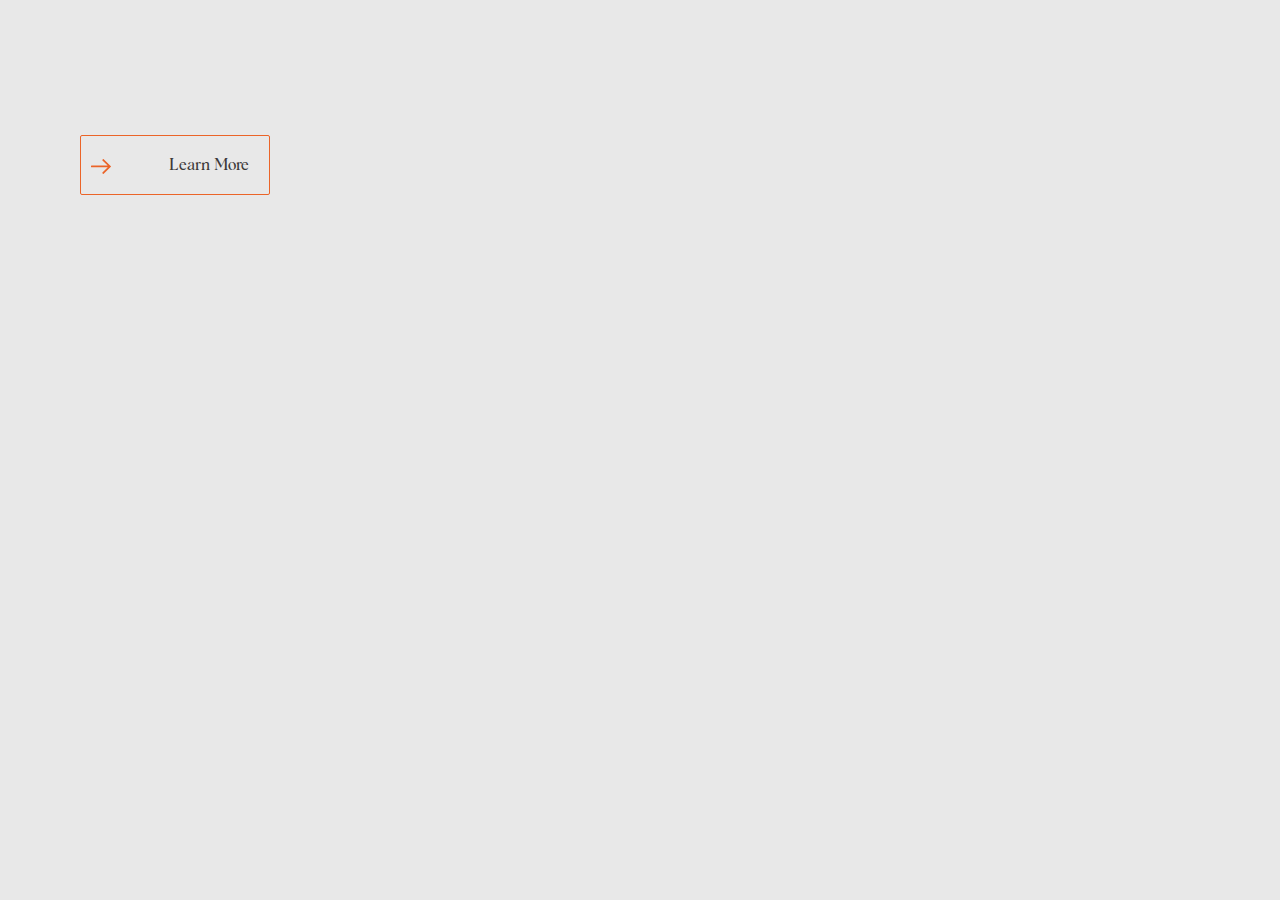
==== public/blog-open.html @ 7b3bbd67 "blog-open" ====
<!DOCTYPE html>
<html lang="en">

<head>
    <meta charset="utf-8" />
    <meta name="viewport" content="width=device-width, initial-scale=1, shrink-to-fit=no" />
    <meta name="description" content="" />
    <meta name="author" content="" />
    <title>Blog open</title>
    <!-- Favicons -->
    <link rel="icon" href="assets/images/favicon.svg" sizes="32x32" type="image/png" />
    <!-- Bootstrap core CSS -->
    <link href="assets/css/main.css" rel="stylesheet" />
</head>

<body>
    <main>
        <div class="spacing dpt-135"></div>
        <section class="blog-open-content-section">
            <div class="container">
                <div class="row">
                    <div class="col-lg-3 col-12">
                        <div class="position-sticky investing-links">
                            <a href=""
                            class="btnA color-3C3938-btn albra-reg font16 leading20 text-capitalize d-inline-flex align-items-center text-decoration-none">
                            <span class="me-5"><img src="assets/images/right-arrow-orange.svg" class="transition" alt=""></span>
                            Learn More
                          </a>
                        </div>
                    </div>
                    <div class="col-lg-9 col-12">
                    </div>
                </div>
            </div>
        </section>
    </main>
    <script src="https://code.jquery.com/jquery-3.6.0.min.js"
        integrity="sha256-/xUj+3OJU5yExlq6GSYGSHk7tPXikynS7ogEvDej/m4=" crossorigin="anonymous"></script>
    <script src="assets/js/main.js"></script>
</body>

</html>
---- public/assets/css/main.css ----
@charset "UTF-8";
/*******************************************************************************
******************************* COLOUR VARIABLES *******************************
*******************************************************************************/
/*******************************************************************************
******************************* FONTS VARIABLES *******************************
*******************************************************************************/
/*******************************************************************************
******************************* LINE HEIGHT *******************************
*******************************************************************************/
/*******************************************************************************
******************************* LETTER SPACING *******************************
*******************************************************************************/
/*******************************************************************************
******************************* OPACITY *******************************
*******************************************************************************/
/*******************************************************************************
******************************* ANIMATION VARIABLES ****************************
*******************************************************************************/
/*!
 * Bootstrap  v5.3.1 (https://getbootstrap.com/)
 * Copyright 2011-2023 The Bootstrap Authors
 * Licensed under MIT (https://github.com/twbs/bootstrap/blob/main/LICENSE)
 */
@import '../../node_modules/select2/dist/css/select2.min.css';
@import '../../node_modules/animate.css/animate.min.css';
@import "@fancyapps/ui/dist/fancybox.css";
:root,
[data-bs-theme=light] {
  --bs-blue: #0d6efd;
  --bs-indigo: #6610f2;
  --bs-purple: #6f42c1;
  --bs-pink: #d63384;
  --bs-red: #dc3545;
  --bs-orange: #fd7e14;
  --bs-yellow: #ffc107;
  --bs-green: #198754;
  --bs-teal: #20c997;
  --bs-cyan: #0dcaf0;
  --bs-black: #000;
  --bs-white: #fff;
  --bs-gray: #6c757d;
  --bs-gray-dark: #343a40;
  --bs-gray-100: #f8f9fa;
  --bs-gray-200: #e9ecef;
  --bs-gray-300: #dee2e6;
  --bs-gray-400: #ced4da;
  --bs-gray-500: #adb5bd;
  --bs-gray-600: #6c757d;
  --bs-gray-700: #495057;
  --bs-gray-800: #343a40;
  --bs-gray-900: #212529;
  --bs-primary: #0d6efd;
  --bs-secondary: #6c757d;
  --bs-success: #198754;
  --bs-info: #0dcaf0;
  --bs-warning: #ffc107;
  --bs-danger: #dc3545;
  --bs-light: #f8f9fa;
  --bs-dark: #212529;
  --bs-primary-rgb: 13, 110, 253;
  --bs-secondary-rgb: 108, 117, 125;
  --bs-success-rgb: 25, 135, 84;
  --bs-info-rgb: 13, 202, 240;
  --bs-warning-rgb: 255, 193, 7;
  --bs-danger-rgb: 220, 53, 69;
  --bs-light-rgb: 248, 249, 250;
  --bs-dark-rgb: 33, 37, 41;
  --bs-primary-text-emphasis: #052c65;
  --bs-secondary-text-emphasis: #2b2f32;
  --bs-success-text-emphasis: #0a3622;
  --bs-info-text-emphasis: #055160;
  --bs-warning-text-emphasis: #664d03;
  --bs-danger-text-emphasis: #58151c;
  --bs-light-text-emphasis: #495057;
  --bs-dark-text-emphasis: #495057;
  --bs-primary-bg-subtle: #cfe2ff;
  --bs-secondary-bg-subtle: #e2e3e5;
  --bs-success-bg-subtle: #d1e7dd;
  --bs-info-bg-subtle: #cff4fc;
  --bs-warning-bg-subtle: #fff3cd;
  --bs-danger-bg-subtle: #f8d7da;
  --bs-light-bg-subtle: #fcfcfd;
  --bs-dark-bg-subtle: #ced4da;
  --bs-primary-border-subtle: #9ec5fe;
  --bs-secondary-border-subtle: #c4c8cb;
  --bs-success-border-subtle: #a3cfbb;
  --bs-info-border-subtle: #9eeaf9;
  --bs-warning-border-subtle: #ffe69c;
  --bs-danger-border-subtle: #f1aeb5;
  --bs-light-border-subtle: #e9ecef;
  --bs-dark-border-subtle: #adb5bd;
  --bs-white-rgb: 255, 255, 255;
  --bs-black-rgb: 0, 0, 0;
  --bs-font-sans-serif: system-ui, -apple-system, "Segoe UI", Roboto, "Helvetica Neue", "Noto Sans", "Liberation Sans", Arial, sans-serif, "Apple Color Emoji", "Segoe UI Emoji", "Segoe UI Symbol", "Noto Color Emoji";
  --bs-font-monospace: SFMono-Regular, Menlo, Monaco, Consolas, "Liberation Mono", "Courier New", monospace;
  --bs-gradient: linear-gradient(180deg, rgba(255, 255, 255, 0.15), rgba(255, 255, 255, 0));
  --bs-body-font-family: var(--bs-font-sans-serif);
  --bs-body-font-size: 1rem;
  --bs-body-font-weight: 400;
  --bs-body-line-height: 1.5;
  --bs-body-color: #212529;
  --bs-body-color-rgb: 33, 37, 41;
  --bs-body-bg: #fff;
  --bs-body-bg-rgb: 255, 255, 255;
  --bs-emphasis-color: #000;
  --bs-emphasis-color-rgb: 0, 0, 0;
  --bs-secondary-color: rgba(33, 37, 41, 0.75);
  --bs-secondary-color-rgb: 33, 37, 41;
  --bs-secondary-bg: #e9ecef;
  --bs-secondary-bg-rgb: 233, 236, 239;
  --bs-tertiary-color: rgba(33, 37, 41, 0.5);
  --bs-tertiary-color-rgb: 33, 37, 41;
  --bs-tertiary-bg: #f8f9fa;
  --bs-tertiary-bg-rgb: 248, 249, 250;
  --bs-heading-color: inherit;
  --bs-link-color: #0d6efd;
  --bs-link-color-rgb: 13, 110, 253;
  --bs-link-decoration: underline;
  --bs-link-hover-color: #0a58ca;
  --bs-link-hover-color-rgb: 10, 88, 202;
  --bs-code-color: #d63384;
  --bs-highlight-bg: #fff3cd;
  --bs-border-width: 1px;
  --bs-border-style: solid;
  --bs-border-color: #dee2e6;
  --bs-border-color-translucent: rgba(0, 0, 0, 0.175);
  --bs-border-radius: 0.375rem;
  --bs-border-radius-sm: 0.25rem;
  --bs-border-radius-lg: 0.5rem;
  --bs-border-radius-xl: 1rem;
  --bs-border-radius-xxl: 2rem;
  --bs-border-radius-2xl: var(--bs-border-radius-xxl);
  --bs-border-radius-pill: 50rem;
  --bs-box-shadow: 0 0.5rem 1rem rgba(0, 0, 0, 0.15);
  --bs-box-shadow-sm: 0 0.125rem 0.25rem rgba(0, 0, 0, 0.075);
  --bs-box-shadow-lg: 0 1rem 3rem rgba(0, 0, 0, 0.175);
  --bs-box-shadow-inset: inset 0 1px 2px rgba(0, 0, 0, 0.075);
  --bs-focus-ring-width: 0.25rem;
  --bs-focus-ring-opacity: 0.25;
  --bs-focus-ring-color: rgba(13, 110, 253, 0.25);
  --bs-form-valid-color: #198754;
  --bs-form-valid-border-color: #198754;
  --bs-form-invalid-color: #dc3545;
  --bs-form-invalid-border-color: #dc3545;
}

[data-bs-theme=dark] {
  color-scheme: dark;
  --bs-body-color: #dee2e6;
  --bs-body-color-rgb: 222, 226, 230;
  --bs-body-bg: #212529;
  --bs-body-bg-rgb: 33, 37, 41;
  --bs-emphasis-color: #fff;
  --bs-emphasis-color-rgb: 255, 255, 255;
  --bs-secondary-color: rgba(222, 226, 230, 0.75);
  --bs-secondary-color-rgb: 222, 226, 230;
  --bs-secondary-bg: #343a40;
  --bs-secondary-bg-rgb: 52, 58, 64;
  --bs-tertiary-color: rgba(222, 226, 230, 0.5);
  --bs-tertiary-color-rgb: 222, 226, 230;
  --bs-tertiary-bg: #2b3035;
  --bs-tertiary-bg-rgb: 43, 48, 53;
  --bs-primary-text-emphasis: #6ea8fe;
  --bs-secondary-text-emphasis: #a7acb1;
  --bs-success-text-emphasis: #75b798;
  --bs-info-text-emphasis: #6edff6;
  --bs-warning-text-emphasis: #ffda6a;
  --bs-danger-text-emphasis: #ea868f;
  --bs-light-text-emphasis: #f8f9fa;
  --bs-dark-text-emphasis: #dee2e6;
  --bs-primary-bg-subtle: #031633;
  --bs-secondary-bg-subtle: #161719;
  --bs-success-bg-subtle: #051b11;
  --bs-info-bg-subtle: #032830;
  --bs-warning-bg-subtle: #332701;
  --bs-danger-bg-subtle: #2c0b0e;
  --bs-light-bg-subtle: #343a40;
  --bs-dark-bg-subtle: #1a1d20;
  --bs-primary-border-subtle: #084298;
  --bs-secondary-border-subtle: #41464b;
  --bs-success-border-subtle: #0f5132;
  --bs-info-border-subtle: #087990;
  --bs-warning-border-subtle: #997404;
  --bs-danger-border-subtle: #842029;
  --bs-light-border-subtle: #495057;
  --bs-dark-border-subtle: #343a40;
  --bs-heading-color: inherit;
  --bs-link-color: #6ea8fe;
  --bs-link-hover-color: #8bb9fe;
  --bs-link-color-rgb: 110, 168, 254;
  --bs-link-hover-color-rgb: 139, 185, 254;
  --bs-code-color: #e685b5;
  --bs-border-color: #495057;
  --bs-border-color-translucent: rgba(255, 255, 255, 0.15);
  --bs-form-valid-color: #75b798;
  --bs-form-valid-border-color: #75b798;
  --bs-form-invalid-color: #ea868f;
  --bs-form-invalid-border-color: #ea868f;
}

*,
*::before,
*::after {
  box-sizing: border-box;
}

@media (prefers-reduced-motion: no-preference) {
  :root {
    scroll-behavior: smooth;
  }
}

body {
  margin: 0;
  font-family: var(--bs-body-font-family);
  font-size: var(--bs-body-font-size);
  font-weight: var(--bs-body-font-weight);
  line-height: var(--bs-body-line-height);
  color: var(--bs-body-color);
  text-align: var(--bs-body-text-align);
  background-color: var(--bs-body-bg);
  -webkit-text-size-adjust: 100%;
  -webkit-tap-highlight-color: rgba(0, 0, 0, 0);
}

hr {
  margin: 1rem 0;
  color: inherit;
  border: 0;
  border-top: var(--bs-border-width) solid;
  opacity: 0.25;
}

h6, .h6, h5, .h5, h4, .h4, h3, .h3, h2, .h2, h1, .h1 {
  margin-top: 0;
  margin-bottom: 0.5rem;
  font-weight: 500;
  line-height: 1.2;
  color: var(--bs-heading-color);
}

h1, .h1 {
  font-size: calc(1.375rem + 1.5vw);
}
@media (min-width: 1200px) {
  h1, .h1 {
    font-size: 2.5rem;
  }
}

h2, .h2 {
  font-size: calc(1.325rem + 0.9vw);
}
@media (min-width: 1200px) {
  h2, .h2 {
    font-size: 2rem;
  }
}

h3, .h3 {
  font-size: calc(1.3rem + 0.6vw);
}
@media (min-width: 1200px) {
  h3, .h3 {
    font-size: 1.75rem;
  }
}

h4, .h4 {
  font-size: calc(1.275rem + 0.3vw);
}
@media (min-width: 1200px) {
  h4, .h4 {
    font-size: 1.5rem;
  }
}

h5, .h5 {
  font-size: 1.25rem;
}

h6, .h6 {
  font-size: 1rem;
}

p {
  margin-top: 0;
  margin-bottom: 1rem;
}

abbr[title] {
  text-decoration: underline dotted;
  cursor: help;
  text-decoration-skip-ink: none;
}

address {
  margin-bottom: 1rem;
  font-style: normal;
  line-height: inherit;
}

ol,
ul {
  padding-left: 2rem;
}

ol,
ul,
dl {
  margin-top: 0;
  margin-bottom: 1rem;
}

ol ol,
ul ul,
ol ul,
ul ol {
  margin-bottom: 0;
}

dt {
  font-weight: 700;
}

dd {
  margin-bottom: 0.5rem;
  margin-left: 0;
}

blockquote {
  margin: 0 0 1rem;
}

b,
strong {
  font-weight: bolder;
}

small, .small {
  font-size: 0.875em;
}

mark, .mark {
  padding: 0.1875em;
  background-color: var(--bs-highlight-bg);
}

sub,
sup {
  position: relative;
  font-size: 0.75em;
  line-height: 0;
  vertical-align: baseline;
}

sub {
  bottom: -0.25em;
}

sup {
  top: -0.5em;
}

a {
  color: rgba(var(--bs-link-color-rgb), var(--bs-link-opacity, 1));
  text-decoration: underline;
}
a:hover {
  --bs-link-color-rgb: var(--bs-link-hover-color-rgb);
}

a:not([href]):not([class]), a:not([href]):not([class]):hover {
  color: inherit;
  text-decoration: none;
}

pre,
code,
kbd,
samp {
  font-family: var(--bs-font-monospace);
  font-size: 1em;
}

pre {
  display: block;
  margin-top: 0;
  margin-bottom: 1rem;
  overflow: auto;
  font-size: 0.875em;
}
pre code {
  font-size: inherit;
  color: inherit;
  word-break: normal;
}

code {
  font-size: 0.875em;
  color: var(--bs-code-color);
  word-wrap: break-word;
}
a > code {
  color: inherit;
}

kbd {
  padding: 0.1875rem 0.375rem;
  font-size: 0.875em;
  color: var(--bs-body-bg);
  background-color: var(--bs-body-color);
  border-radius: 0.25rem;
}
kbd kbd {
  padding: 0;
  font-size: 1em;
}

figure {
  margin: 0 0 1rem;
}

img,
svg {
  vertical-align: middle;
}

table {
  caption-side: bottom;
  border-collapse: collapse;
}

caption {
  padding-top: 0.5rem;
  padding-bottom: 0.5rem;
  color: var(--bs-secondary-color);
  text-align: left;
}

th {
  text-align: inherit;
  text-align: -webkit-match-parent;
}

thead,
tbody,
tfoot,
tr,
td,
th {
  border-color: inherit;
  border-style: solid;
  border-width: 0;
}

label {
  display: inline-block;
}

button {
  border-radius: 0;
}

button:focus:not(:focus-visible) {
  outline: 0;
}

input,
button,
select,
optgroup,
textarea {
  margin: 0;
  font-family: inherit;
  font-size: inherit;
  line-height: inherit;
}

button,
select {
  text-transform: none;
}

[role=button] {
  cursor: pointer;
}

select {
  word-wrap: normal;
}
select:disabled {
  opacity: 1;
}

[list]:not([type=date]):not([type=datetime-local]):not([type=month]):not([type=week]):not([type=time])::-webkit-calendar-picker-indicator {
  display: none !important;
}

button,
[type=button],
[type=reset],
[type=submit] {
  -webkit-appearance: button;
}
button:not(:disabled),
[type=button]:not(:disabled),
[type=reset]:not(:disabled),
[type=submit]:not(:disabled) {
  cursor: pointer;
}

::-moz-focus-inner {
  padding: 0;
  border-style: none;
}

textarea {
  resize: vertical;
}

fieldset {
  min-width: 0;
  padding: 0;
  margin: 0;
  border: 0;
}

legend {
  float: left;
  width: 100%;
  padding: 0;
  margin-bottom: 0.5rem;
  font-size: calc(1.275rem + 0.3vw);
  line-height: inherit;
}
@media (min-width: 1200px) {
  legend {
    font-size: 1.5rem;
  }
}
legend + * {
  clear: left;
}

::-webkit-datetime-edit-fields-wrapper,
::-webkit-datetime-edit-text,
::-webkit-datetime-edit-minute,
::-webkit-datetime-edit-hour-field,
::-webkit-datetime-edit-day-field,
::-webkit-datetime-edit-month-field,
::-webkit-datetime-edit-year-field {
  padding: 0;
}

::-webkit-inner-spin-button {
  height: auto;
}

[type=search] {
  -webkit-appearance: textfield;
  outline-offset: -2px;
}

/* rtl:raw:
[type="tel"],
[type="url"],
[type="email"],
[type="number"] {
  direction: ltr;
}
*/
::-webkit-search-decoration {
  -webkit-appearance: none;
}

::-webkit-color-swatch-wrapper {
  padding: 0;
}

::file-selector-button {
  font: inherit;
  -webkit-appearance: button;
}

output {
  display: inline-block;
}

iframe {
  border: 0;
}

summary {
  display: list-item;
  cursor: pointer;
}

progress {
  vertical-align: baseline;
}

[hidden] {
  display: none !important;
}

.lead {
  font-size: 1.25rem;
  font-weight: 300;
}

.display-1 {
  font-size: calc(1.625rem + 4.5vw);
  font-weight: 300;
  line-height: 1.2;
}
@media (min-width: 1200px) {
  .display-1 {
    font-size: 5rem;
  }
}

.display-2 {
  font-size: calc(1.575rem + 3.9vw);
  font-weight: 300;
  line-height: 1.2;
}
@media (min-width: 1200px) {
  .display-2 {
    font-size: 4.5rem;
  }
}

.display-3 {
  font-size: calc(1.525rem + 3.3vw);
  font-weight: 300;
  line-height: 1.2;
}
@media (min-width: 1200px) {
  .display-3 {
    font-size: 4rem;
  }
}

.display-4 {
  font-size: calc(1.475rem + 2.7vw);
  font-weight: 300;
  line-height: 1.2;
}
@media (min-width: 1200px) {
  .display-4 {
    font-size: 3.5rem;
  }
}

.display-5 {
  font-size: calc(1.425rem + 2.1vw);
  font-weight: 300;
  line-height: 1.2;
}
@media (min-width: 1200px) {
  .display-5 {
    font-size: 3rem;
  }
}

.display-6 {
  font-size: calc(1.375rem + 1.5vw);
  font-weight: 300;
  line-height: 1.2;
}
@media (min-width: 1200px) {
  .display-6 {
    font-size: 2.5rem;
  }
}

.list-unstyled {
  padding-left: 0;
  list-style: none;
}

.list-inline {
  padding-left: 0;
  list-style: none;
}

.list-inline-item {
  display: inline-block;
}
.list-inline-item:not(:last-child) {
  margin-right: 0.5rem;
}

.initialism {
  font-size: 0.875em;
  text-transform: uppercase;
}

.blockquote {
  margin-bottom: 1rem;
  font-size: 1.25rem;
}
.blockquote > :last-child {
  margin-bottom: 0;
}

.blockquote-footer {
  margin-top: -1rem;
  margin-bottom: 1rem;
  font-size: 0.875em;
  color: #6c757d;
}
.blockquote-footer::before {
  content: "— ";
}

.img-fluid {
  max-width: 100%;
  height: auto;
}

.img-thumbnail {
  padding: 0.25rem;
  background-color: var(--bs-body-bg);
  border: var(--bs-border-width) solid var(--bs-border-color);
  border-radius: var(--bs-border-radius);
  max-width: 100%;
  height: auto;
}

.figure {
  display: inline-block;
}

.figure-img {
  margin-bottom: 0.5rem;
  line-height: 1;
}

.figure-caption {
  font-size: 0.875em;
  color: var(--bs-secondary-color);
}

.container,
.container-fluid,
.container-xxl,
.container-xl,
.container-lg,
.container-md,
.container-sm {
  --bs-gutter-x: 1.5rem;
  --bs-gutter-y: 0;
  width: 100%;
  padding-right: calc(var(--bs-gutter-x) * 0.5);
  padding-left: calc(var(--bs-gutter-x) * 0.5);
  margin-right: auto;
  margin-left: auto;
}

@media (min-width: 576px) {
  .container-sm, .container {
    max-width: 540px;
  }
}
@media (min-width: 768px) {
  .container-md, .container-sm, .container {
    max-width: 720px;
  }
}
@media (min-width: 992px) {
  .container-lg, .container-md, .container-sm, .container {
    max-width: 960px;
  }
}
@media (min-width: 1200px) {
  .container-xl, .container-lg, .container-md, .container-sm, .container {
    max-width: 1140px;
  }
}
@media (min-width: 1400px) {
  .container-xxl, .container-xl, .container-lg, .container-md, .container-sm, .container {
    max-width: 1320px;
  }
}
:root {
  --bs-breakpoint-xs: 0;
  --bs-breakpoint-sm: 576px;
  --bs-breakpoint-md: 768px;
  --bs-breakpoint-lg: 992px;
  --bs-breakpoint-xl: 1200px;
  --bs-breakpoint-xxl: 1400px;
}

.row {
  --bs-gutter-x: 1.5rem;
  --bs-gutter-y: 0;
  display: flex;
  flex-wrap: wrap;
  margin-top: calc(-1 * var(--bs-gutter-y));
  margin-right: calc(-0.5 * var(--bs-gutter-x));
  margin-left: calc(-0.5 * var(--bs-gutter-x));
}
.row > * {
  flex-shrink: 0;
  width: 100%;
  max-width: 100%;
  padding-right: calc(var(--bs-gutter-x) * 0.5);
  padding-left: calc(var(--bs-gutter-x) * 0.5);
  margin-top: var(--bs-gutter-y);
}

.col {
  flex: 1 0 0%;
}

.row-cols-auto > * {
  flex: 0 0 auto;
  width: auto;
}

.row-cols-1 > * {
  flex: 0 0 auto;
  width: 100%;
}

.row-cols-2 > * {
  flex: 0 0 auto;
  width: 50%;
}

.row-cols-3 > * {
  flex: 0 0 auto;
  width: 33.3333333333%;
}

.row-cols-4 > * {
  flex: 0 0 auto;
  width: 25%;
}

.row-cols-5 > * {
  flex: 0 0 auto;
  width: 20%;
}

.row-cols-6 > * {
  flex: 0 0 auto;
  width: 16.6666666667%;
}

.col-auto {
  flex: 0 0 auto;
  width: auto;
}

.col-1 {
  flex: 0 0 auto;
  width: 8.33333333%;
}

.col-2 {
  flex: 0 0 auto;
  width: 16.66666667%;
}

.col-3 {
  flex: 0 0 auto;
  width: 25%;
}

.col-4 {
  flex: 0 0 auto;
  width: 33.33333333%;
}

.col-5 {
  flex: 0 0 auto;
  width: 41.66666667%;
}

.col-6 {
  flex: 0 0 auto;
  width: 50%;
}

.col-7 {
  flex: 0 0 auto;
  width: 58.33333333%;
}

.col-8 {
  flex: 0 0 auto;
  width: 66.66666667%;
}

.col-9 {
  flex: 0 0 auto;
  width: 75%;
}

.col-10 {
  flex: 0 0 auto;
  width: 83.33333333%;
}

.col-11 {
  flex: 0 0 auto;
  width: 91.66666667%;
}

.col-12 {
  flex: 0 0 auto;
  width: 100%;
}

.offset-1 {
  margin-left: 8.33333333%;
}

.offset-2 {
  margin-left: 16.66666667%;
}

.offset-3 {
  margin-left: 25%;
}

.offset-4 {
  margin-left: 33.33333333%;
}

.offset-5 {
  margin-left: 41.66666667%;
}

.offset-6 {
  margin-left: 50%;
}

.offset-7 {
  margin-left: 58.33333333%;
}

.offset-8 {
  margin-left: 66.66666667%;
}

.offset-9 {
  margin-left: 75%;
}

.offset-10 {
  margin-left: 83.33333333%;
}

.offset-11 {
  margin-left: 91.66666667%;
}

.g-0,
.gx-0 {
  --bs-gutter-x: 0;
}

.g-0,
.gy-0 {
  --bs-gutter-y: 0;
}

.g-1,
.gx-1 {
  --bs-gutter-x: 0.25rem;
}

.g-1,
.gy-1 {
  --bs-gutter-y: 0.25rem;
}

.g-2,
.gx-2 {
  --bs-gutter-x: 0.5rem;
}

.g-2,
.gy-2 {
  --bs-gutter-y: 0.5rem;
}

.g-3,
.gx-3 {
  --bs-gutter-x: 1rem;
}

.g-3,
.gy-3 {
  --bs-gutter-y: 1rem;
}

.g-4,
.gx-4 {
  --bs-gutter-x: 1.5rem;
}

.g-4,
.gy-4 {
  --bs-gutter-y: 1.5rem;
}

.g-5,
.gx-5 {
  --bs-gutter-x: 3rem;
}

.g-5,
.gy-5 {
  --bs-gutter-y: 3rem;
}

@media (min-width: 576px) {
  .col-sm {
    flex: 1 0 0%;
  }
  .row-cols-sm-auto > * {
    flex: 0 0 auto;
    width: auto;
  }
  .row-cols-sm-1 > * {
    flex: 0 0 auto;
    width: 100%;
  }
  .row-cols-sm-2 > * {
    flex: 0 0 auto;
    width: 50%;
  }
  .row-cols-sm-3 > * {
    flex: 0 0 auto;
    width: 33.3333333333%;
  }
  .row-cols-sm-4 > * {
    flex: 0 0 auto;
    width: 25%;
  }
  .row-cols-sm-5 > * {
    flex: 0 0 auto;
    width: 20%;
  }
  .row-cols-sm-6 > * {
    flex: 0 0 auto;
    width: 16.6666666667%;
  }
  .col-sm-auto {
    flex: 0 0 auto;
    width: auto;
  }
  .col-sm-1 {
    flex: 0 0 auto;
    width: 8.33333333%;
  }
  .col-sm-2 {
    flex: 0 0 auto;
    width: 16.66666667%;
  }
  .col-sm-3 {
    flex: 0 0 auto;
    width: 25%;
  }
  .col-sm-4 {
    flex: 0 0 auto;
    width: 33.33333333%;
  }
  .col-sm-5 {
    flex: 0 0 auto;
    width: 41.66666667%;
  }
  .col-sm-6 {
    flex: 0 0 auto;
    width: 50%;
  }
  .col-sm-7 {
    flex: 0 0 auto;
    width: 58.33333333%;
  }
  .col-sm-8 {
    flex: 0 0 auto;
    width: 66.66666667%;
  }
  .col-sm-9 {
    flex: 0 0 auto;
    width: 75%;
  }
  .col-sm-10 {
    flex: 0 0 auto;
    width: 83.33333333%;
  }
  .col-sm-11 {
    flex: 0 0 auto;
    width: 91.66666667%;
  }
  .col-sm-12 {
    flex: 0 0 auto;
    width: 100%;
  }
  .offset-sm-0 {
    margin-left: 0;
  }
  .offset-sm-1 {
    margin-left: 8.33333333%;
  }
  .offset-sm-2 {
    margin-left: 16.66666667%;
  }
  .offset-sm-3 {
    margin-left: 25%;
  }
  .offset-sm-4 {
    margin-left: 33.33333333%;
  }
  .offset-sm-5 {
    margin-left: 41.66666667%;
  }
  .offset-sm-6 {
    margin-left: 50%;
  }
  .offset-sm-7 {
    margin-left: 58.33333333%;
  }
  .offset-sm-8 {
    margin-left: 66.66666667%;
  }
  .offset-sm-9 {
    margin-left: 75%;
  }
  .offset-sm-10 {
    margin-left: 83.33333333%;
  }
  .offset-sm-11 {
    margin-left: 91.66666667%;
  }
  .g-sm-0,
  .gx-sm-0 {
    --bs-gutter-x: 0;
  }
  .g-sm-0,
  .gy-sm-0 {
    --bs-gutter-y: 0;
  }
  .g-sm-1,
  .gx-sm-1 {
    --bs-gutter-x: 0.25rem;
  }
  .g-sm-1,
  .gy-sm-1 {
    --bs-gutter-y: 0.25rem;
  }
  .g-sm-2,
  .gx-sm-2 {
    --bs-gutter-x: 0.5rem;
  }
  .g-sm-2,
  .gy-sm-2 {
    --bs-gutter-y: 0.5rem;
  }
  .g-sm-3,
  .gx-sm-3 {
    --bs-gutter-x: 1rem;
  }
  .g-sm-3,
  .gy-sm-3 {
    --bs-gutter-y: 1rem;
  }
  .g-sm-4,
  .gx-sm-4 {
    --bs-gutter-x: 1.5rem;
  }
  .g-sm-4,
  .gy-sm-4 {
    --bs-gutter-y: 1.5rem;
  }
  .g-sm-5,
  .gx-sm-5 {
    --bs-gutter-x: 3rem;
  }
  .g-sm-5,
  .gy-sm-5 {
    --bs-gutter-y: 3rem;
  }
}
@media (min-width: 768px) {
  .col-md {
    flex: 1 0 0%;
  }
  .row-cols-md-auto > * {
    flex: 0 0 auto;
    width: auto;
  }
  .row-cols-md-1 > * {
    flex: 0 0 auto;
    width: 100%;
  }
  .row-cols-md-2 > * {
    flex: 0 0 auto;
    width: 50%;
  }
  .row-cols-md-3 > * {
    flex: 0 0 auto;
    width: 33.3333333333%;
  }
  .row-cols-md-4 > * {
    flex: 0 0 auto;
    width: 25%;
  }
  .row-cols-md-5 > * {
    flex: 0 0 auto;
    width: 20%;
  }
  .row-cols-md-6 > * {
    flex: 0 0 auto;
    width: 16.6666666667%;
  }
  .col-md-auto {
    flex: 0 0 auto;
    width: auto;
  }
  .col-md-1 {
    flex: 0 0 auto;
    width: 8.33333333%;
  }
  .col-md-2 {
    flex: 0 0 auto;
    width: 16.66666667%;
  }
  .col-md-3 {
    flex: 0 0 auto;
    width: 25%;
  }
  .col-md-4 {
    flex: 0 0 auto;
    width: 33.33333333%;
  }
  .col-md-5 {
    flex: 0 0 auto;
    width: 41.66666667%;
  }
  .col-md-6 {
    flex: 0 0 auto;
    width: 50%;
  }
  .col-md-7 {
    flex: 0 0 auto;
    width: 58.33333333%;
  }
  .col-md-8 {
    flex: 0 0 auto;
    width: 66.66666667%;
  }
  .col-md-9 {
    flex: 0 0 auto;
    width: 75%;
  }
  .col-md-10 {
    flex: 0 0 auto;
    width: 83.33333333%;
  }
  .col-md-11 {
    flex: 0 0 auto;
    width: 91.66666667%;
  }
  .col-md-12 {
    flex: 0 0 auto;
    width: 100%;
  }
  .offset-md-0 {
    margin-left: 0;
  }
  .offset-md-1 {
    margin-left: 8.33333333%;
  }
  .offset-md-2 {
    margin-left: 16.66666667%;
  }
  .offset-md-3 {
    margin-left: 25%;
  }
  .offset-md-4 {
    margin-left: 33.33333333%;
  }
  .offset-md-5 {
    margin-left: 41.66666667%;
  }
  .offset-md-6 {
    margin-left: 50%;
  }
  .offset-md-7 {
    margin-left: 58.33333333%;
  }
  .offset-md-8 {
    margin-left: 66.66666667%;
  }
  .offset-md-9 {
    margin-left: 75%;
  }
  .offset-md-10 {
    margin-left: 83.33333333%;
  }
  .offset-md-11 {
    margin-left: 91.66666667%;
  }
  .g-md-0,
  .gx-md-0 {
    --bs-gutter-x: 0;
  }
  .g-md-0,
  .gy-md-0 {
    --bs-gutter-y: 0;
  }
  .g-md-1,
  .gx-md-1 {
    --bs-gutter-x: 0.25rem;
  }
  .g-md-1,
  .gy-md-1 {
    --bs-gutter-y: 0.25rem;
  }
  .g-md-2,
  .gx-md-2 {
    --bs-gutter-x: 0.5rem;
  }
  .g-md-2,
  .gy-md-2 {
    --bs-gutter-y: 0.5rem;
  }
  .g-md-3,
  .gx-md-3 {
    --bs-gutter-x: 1rem;
  }
  .g-md-3,
  .gy-md-3 {
    --bs-gutter-y: 1rem;
  }
  .g-md-4,
  .gx-md-4 {
    --bs-gutter-x: 1.5rem;
  }
  .g-md-4,
  .gy-md-4 {
    --bs-gutter-y: 1.5rem;
  }
  .g-md-5,
  .gx-md-5 {
    --bs-gutter-x: 3rem;
  }
  .g-md-5,
  .gy-md-5 {
    --bs-gutter-y: 3rem;
  }
}
@media (min-width: 992px) {
  .col-lg {
    flex: 1 0 0%;
  }
  .row-cols-lg-auto > * {
    flex: 0 0 auto;
    width: auto;
  }
  .row-cols-lg-1 > * {
    flex: 0 0 auto;
    width: 100%;
  }
  .row-cols-lg-2 > * {
    flex: 0 0 auto;
    width: 50%;
  }
  .row-cols-lg-3 > * {
    flex: 0 0 auto;
    width: 33.3333333333%;
  }
  .row-cols-lg-4 > * {
    flex: 0 0 auto;
    width: 25%;
  }
  .row-cols-lg-5 > * {
    flex: 0 0 auto;
    width: 20%;
  }
  .row-cols-lg-6 > * {
    flex: 0 0 auto;
    width: 16.6666666667%;
  }
  .col-lg-auto {
    flex: 0 0 auto;
    width: auto;
  }
  .col-lg-1 {
    flex: 0 0 auto;
    width: 8.33333333%;
  }
  .col-lg-2 {
    flex: 0 0 auto;
    width: 16.66666667%;
  }
  .col-lg-3 {
    flex: 0 0 auto;
    width: 25%;
  }
  .col-lg-4 {
    flex: 0 0 auto;
    width: 33.33333333%;
  }
  .col-lg-5 {
    flex: 0 0 auto;
    width: 41.66666667%;
  }
  .col-lg-6 {
    flex: 0 0 auto;
    width: 50%;
  }
  .col-lg-7 {
    flex: 0 0 auto;
    width: 58.33333333%;
  }
  .col-lg-8 {
    flex: 0 0 auto;
    width: 66.66666667%;
  }
  .col-lg-9 {
    flex: 0 0 auto;
    width: 75%;
  }
  .col-lg-10 {
    flex: 0 0 auto;
    width: 83.33333333%;
  }
  .col-lg-11 {
    flex: 0 0 auto;
    width: 91.66666667%;
  }
  .col-lg-12 {
    flex: 0 0 auto;
    width: 100%;
  }
  .offset-lg-0 {
    margin-left: 0;
  }
  .offset-lg-1 {
    margin-left: 8.33333333%;
  }
  .offset-lg-2 {
    margin-left: 16.66666667%;
  }
  .offset-lg-3 {
    margin-left: 25%;
  }
  .offset-lg-4 {
    margin-left: 33.33333333%;
  }
  .offset-lg-5 {
    margin-left: 41.66666667%;
  }
  .offset-lg-6 {
    margin-left: 50%;
  }
  .offset-lg-7 {
    margin-left: 58.33333333%;
  }
  .offset-lg-8 {
    margin-left: 66.66666667%;
  }
  .offset-lg-9 {
    margin-left: 75%;
  }
  .offset-lg-10 {
    margin-left: 83.33333333%;
  }
  .offset-lg-11 {
    margin-left: 91.66666667%;
  }
  .g-lg-0,
  .gx-lg-0 {
    --bs-gutter-x: 0;
  }
  .g-lg-0,
  .gy-lg-0 {
    --bs-gutter-y: 0;
  }
  .g-lg-1,
  .gx-lg-1 {
    --bs-gutter-x: 0.25rem;
  }
  .g-lg-1,
  .gy-lg-1 {
    --bs-gutter-y: 0.25rem;
  }
  .g-lg-2,
  .gx-lg-2 {
    --bs-gutter-x: 0.5rem;
  }
  .g-lg-2,
  .gy-lg-2 {
    --bs-gutter-y: 0.5rem;
  }
  .g-lg-3,
  .gx-lg-3 {
    --bs-gutter-x: 1rem;
  }
  .g-lg-3,
  .gy-lg-3 {
    --bs-gutter-y: 1rem;
  }
  .g-lg-4,
  .gx-lg-4 {
    --bs-gutter-x: 1.5rem;
  }
  .g-lg-4,
  .gy-lg-4 {
    --bs-gutter-y: 1.5rem;
  }
  .g-lg-5,
  .gx-lg-5 {
    --bs-gutter-x: 3rem;
  }
  .g-lg-5,
  .gy-lg-5 {
    --bs-gutter-y: 3rem;
  }
}
@media (min-width: 1200px) {
  .col-xl {
    flex: 1 0 0%;
  }
  .row-cols-xl-auto > * {
    flex: 0 0 auto;
    width: auto;
  }
  .row-cols-xl-1 > * {
    flex: 0 0 auto;
    width: 100%;
  }
  .row-cols-xl-2 > * {
    flex: 0 0 auto;
    width: 50%;
  }
  .row-cols-xl-3 > * {
    flex: 0 0 auto;
    width: 33.3333333333%;
  }
  .row-cols-xl-4 > * {
    flex: 0 0 auto;
    width: 25%;
  }
  .row-cols-xl-5 > * {
    flex: 0 0 auto;
    width: 20%;
  }
  .row-cols-xl-6 > * {
    flex: 0 0 auto;
    width: 16.6666666667%;
  }
  .col-xl-auto {
    flex: 0 0 auto;
    width: auto;
  }
  .col-xl-1 {
    flex: 0 0 auto;
    width: 8.33333333%;
  }
  .col-xl-2 {
    flex: 0 0 auto;
    width: 16.66666667%;
  }
  .col-xl-3 {
    flex: 0 0 auto;
    width: 25%;
  }
  .col-xl-4 {
    flex: 0 0 auto;
    width: 33.33333333%;
  }
  .col-xl-5 {
    flex: 0 0 auto;
    width: 41.66666667%;
  }
  .col-xl-6 {
    flex: 0 0 auto;
    width: 50%;
  }
  .col-xl-7 {
    flex: 0 0 auto;
    width: 58.33333333%;
  }
  .col-xl-8 {
    flex: 0 0 auto;
    width: 66.66666667%;
  }
  .col-xl-9 {
    flex: 0 0 auto;
    width: 75%;
  }
  .col-xl-10 {
    flex: 0 0 auto;
    width: 83.33333333%;
  }
  .col-xl-11 {
    flex: 0 0 auto;
    width: 91.66666667%;
  }
  .col-xl-12 {
    flex: 0 0 auto;
    width: 100%;
  }
  .offset-xl-0 {
    margin-left: 0;
  }
  .offset-xl-1 {
    margin-left: 8.33333333%;
  }
  .offset-xl-2 {
    margin-left: 16.66666667%;
  }
  .offset-xl-3 {
    margin-left: 25%;
  }
  .offset-xl-4 {
    margin-left: 33.33333333%;
  }
  .offset-xl-5 {
    margin-left: 41.66666667%;
  }
  .offset-xl-6 {
    margin-left: 50%;
  }
  .offset-xl-7 {
    margin-left: 58.33333333%;
  }
  .offset-xl-8 {
    margin-left: 66.66666667%;
  }
  .offset-xl-9 {
    margin-left: 75%;
  }
  .offset-xl-10 {
    margin-left: 83.33333333%;
  }
  .offset-xl-11 {
    margin-left: 91.66666667%;
  }
  .g-xl-0,
  .gx-xl-0 {
    --bs-gutter-x: 0;
  }
  .g-xl-0,
  .gy-xl-0 {
    --bs-gutter-y: 0;
  }
  .g-xl-1,
  .gx-xl-1 {
    --bs-gutter-x: 0.25rem;
  }
  .g-xl-1,
  .gy-xl-1 {
    --bs-gutter-y: 0.25rem;
  }
  .g-xl-2,
  .gx-xl-2 {
    --bs-gutter-x: 0.5rem;
  }
  .g-xl-2,
  .gy-xl-2 {
    --bs-gutter-y: 0.5rem;
  }
  .g-xl-3,
  .gx-xl-3 {
    --bs-gutter-x: 1rem;
  }
  .g-xl-3,
  .gy-xl-3 {
    --bs-gutter-y: 1rem;
  }
  .g-xl-4,
  .gx-xl-4 {
    --bs-gutter-x: 1.5rem;
  }
  .g-xl-4,
  .gy-xl-4 {
    --bs-gutter-y: 1.5rem;
  }
  .g-xl-5,
  .gx-xl-5 {
    --bs-gutter-x: 3rem;
  }
  .g-xl-5,
  .gy-xl-5 {
    --bs-gutter-y: 3rem;
  }
}
@media (min-width: 1400px) {
  .col-xxl {
    flex: 1 0 0%;
  }
  .row-cols-xxl-auto > * {
    flex: 0 0 auto;
    width: auto;
  }
  .row-cols-xxl-1 > * {
    flex: 0 0 auto;
    width: 100%;
  }
  .row-cols-xxl-2 > * {
    flex: 0 0 auto;
    width: 50%;
  }
  .row-cols-xxl-3 > * {
    flex: 0 0 auto;
    width: 33.3333333333%;
  }
  .row-cols-xxl-4 > * {
    flex: 0 0 auto;
    width: 25%;
  }
  .row-cols-xxl-5 > * {
    flex: 0 0 auto;
    width: 20%;
  }
  .row-cols-xxl-6 > * {
    flex: 0 0 auto;
    width: 16.6666666667%;
  }
  .col-xxl-auto {
    flex: 0 0 auto;
    width: auto;
  }
  .col-xxl-1 {
    flex: 0 0 auto;
    width: 8.33333333%;
  }
  .col-xxl-2 {
    flex: 0 0 auto;
    width: 16.66666667%;
  }
  .col-xxl-3 {
    flex: 0 0 auto;
    width: 25%;
  }
  .col-xxl-4 {
    flex: 0 0 auto;
    width: 33.33333333%;
  }
  .col-xxl-5 {
    flex: 0 0 auto;
    width: 41.66666667%;
  }
  .col-xxl-6 {
    flex: 0 0 auto;
    width: 50%;
  }
  .col-xxl-7 {
    flex: 0 0 auto;
    width: 58.33333333%;
  }
  .col-xxl-8 {
    flex: 0 0 auto;
    width: 66.66666667%;
  }
  .col-xxl-9 {
    flex: 0 0 auto;
    width: 75%;
  }
  .col-xxl-10 {
    flex: 0 0 auto;
    width: 83.33333333%;
  }
  .col-xxl-11 {
    flex: 0 0 auto;
    width: 91.66666667%;
  }
  .col-xxl-12 {
    flex: 0 0 auto;
    width: 100%;
  }
  .offset-xxl-0 {
    margin-left: 0;
  }
  .offset-xxl-1 {
    margin-left: 8.33333333%;
  }
  .offset-xxl-2 {
    margin-left: 16.66666667%;
  }
  .offset-xxl-3 {
    margin-left: 25%;
  }
  .offset-xxl-4 {
    margin-left: 33.33333333%;
  }
  .offset-xxl-5 {
    margin-left: 41.66666667%;
  }
  .offset-xxl-6 {
    margin-left: 50%;
  }
  .offset-xxl-7 {
    margin-left: 58.33333333%;
  }
  .offset-xxl-8 {
    margin-left: 66.66666667%;
  }
  .offset-xxl-9 {
    margin-left: 75%;
  }
  .offset-xxl-10 {
    margin-left: 83.33333333%;
  }
  .offset-xxl-11 {
    margin-left: 91.66666667%;
  }
  .g-xxl-0,
  .gx-xxl-0 {
    --bs-gutter-x: 0;
  }
  .g-xxl-0,
  .gy-xxl-0 {
    --bs-gutter-y: 0;
  }
  .g-xxl-1,
  .gx-xxl-1 {
    --bs-gutter-x: 0.25rem;
  }
  .g-xxl-1,
  .gy-xxl-1 {
    --bs-gutter-y: 0.25rem;
  }
  .g-xxl-2,
  .gx-xxl-2 {
    --bs-gutter-x: 0.5rem;
  }
  .g-xxl-2,
  .gy-xxl-2 {
    --bs-gutter-y: 0.5rem;
  }
  .g-xxl-3,
  .gx-xxl-3 {
    --bs-gutter-x: 1rem;
  }
  .g-xxl-3,
  .gy-xxl-3 {
    --bs-gutter-y: 1rem;
  }
  .g-xxl-4,
  .gx-xxl-4 {
    --bs-gutter-x: 1.5rem;
  }
  .g-xxl-4,
  .gy-xxl-4 {
    --bs-gutter-y: 1.5rem;
  }
  .g-xxl-5,
  .gx-xxl-5 {
    --bs-gutter-x: 3rem;
  }
  .g-xxl-5,
  .gy-xxl-5 {
    --bs-gutter-y: 3rem;
  }
}
.table {
  --bs-table-color-type: initial;
  --bs-table-bg-type: initial;
  --bs-table-color-state: initial;
  --bs-table-bg-state: initial;
  --bs-table-color: var(--bs-body-color);
  --bs-table-bg: var(--bs-body-bg);
  --bs-table-border-color: var(--bs-border-color);
  --bs-table-accent-bg: transparent;
  --bs-table-striped-color: var(--bs-body-color);
  --bs-table-striped-bg: rgba(0, 0, 0, 0.05);
  --bs-table-active-color: var(--bs-body-color);
  --bs-table-active-bg: rgba(0, 0, 0, 0.1);
  --bs-table-hover-color: var(--bs-body-color);
  --bs-table-hover-bg: rgba(0, 0, 0, 0.075);
  width: 100%;
  margin-bottom: 1rem;
  vertical-align: top;
  border-color: var(--bs-table-border-color);
}
.table > :not(caption) > * > * {
  padding: 0.5rem 0.5rem;
  color: var(--bs-table-color-state, var(--bs-table-color-type, var(--bs-table-color)));
  background-color: var(--bs-table-bg);
  border-bottom-width: var(--bs-border-width);
  box-shadow: inset 0 0 0 9999px var(--bs-table-bg-state, var(--bs-table-bg-type, var(--bs-table-accent-bg)));
}
.table > tbody {
  vertical-align: inherit;
}
.table > thead {
  vertical-align: bottom;
}

.table-group-divider {
  border-top: calc(var(--bs-border-width) * 2) solid currentcolor;
}

.caption-top {
  caption-side: top;
}

.table-sm > :not(caption) > * > * {
  padding: 0.25rem 0.25rem;
}

.table-bordered > :not(caption) > * {
  border-width: var(--bs-border-width) 0;
}
.table-bordered > :not(caption) > * > * {
  border-width: 0 var(--bs-border-width);
}

.table-borderless > :not(caption) > * > * {
  border-bottom-width: 0;
}
.table-borderless > :not(:first-child) {
  border-top-width: 0;
}

.table-striped > tbody > tr:nth-of-type(odd) > * {
  --bs-table-color-type: var(--bs-table-striped-color);
  --bs-table-bg-type: var(--bs-table-striped-bg);
}

.table-striped-columns > :not(caption) > tr > :nth-child(even) {
  --bs-table-color-type: var(--bs-table-striped-color);
  --bs-table-bg-type: var(--bs-table-striped-bg);
}

.table-active {
  --bs-table-color-state: var(--bs-table-active-color);
  --bs-table-bg-state: var(--bs-table-active-bg);
}

.table-hover > tbody > tr:hover > * {
  --bs-table-color-state: var(--bs-table-hover-color);
  --bs-table-bg-state: var(--bs-table-hover-bg);
}

.table-primary {
  --bs-table-color: #000;
  --bs-table-bg: #cfe2ff;
  --bs-table-border-color: #bacbe6;
  --bs-table-striped-bg: #c5d7f2;
  --bs-table-striped-color: #000;
  --bs-table-active-bg: #bacbe6;
  --bs-table-active-color: #000;
  --bs-table-hover-bg: #bfd1ec;
  --bs-table-hover-color: #000;
  color: var(--bs-table-color);
  border-color: var(--bs-table-border-color);
}

.table-secondary {
  --bs-table-color: #000;
  --bs-table-bg: #e2e3e5;
  --bs-table-border-color: #cbccce;
  --bs-table-striped-bg: #d7d8da;
  --bs-table-striped-color: #000;
  --bs-table-active-bg: #cbccce;
  --bs-table-active-color: #000;
  --bs-table-hover-bg: #d1d2d4;
  --bs-table-hover-color: #000;
  color: var(--bs-table-color);
  border-color: var(--bs-table-border-color);
}

.table-success {
  --bs-table-color: #000;
  --bs-table-bg: #d1e7dd;
  --bs-table-border-color: #bcd0c7;
  --bs-table-striped-bg: #c7dbd2;
  --bs-table-striped-color: #000;
  --bs-table-active-bg: #bcd0c7;
  --bs-table-active-color: #000;
  --bs-table-hover-bg: #c1d6cc;
  --bs-table-hover-color: #000;
  color: var(--bs-table-color);
  border-color: var(--bs-table-border-color);
}

.table-info {
  --bs-table-color: #000;
  --bs-table-bg: #cff4fc;
  --bs-table-border-color: #badce3;
  --bs-table-striped-bg: #c5e8ef;
  --bs-table-striped-color: #000;
  --bs-table-active-bg: #badce3;
  --bs-table-active-color: #000;
  --bs-table-hover-bg: #bfe2e9;
  --bs-table-hover-color: #000;
  color: var(--bs-table-color);
  border-color: var(--bs-table-border-color);
}

.table-warning {
  --bs-table-color: #000;
  --bs-table-bg: #fff3cd;
  --bs-table-border-color: #e6dbb9;
  --bs-table-striped-bg: #f2e7c3;
  --bs-table-striped-color: #000;
  --bs-table-active-bg: #e6dbb9;
  --bs-table-active-color: #000;
  --bs-table-hover-bg: #ece1be;
  --bs-table-hover-color: #000;
  color: var(--bs-table-color);
  border-color: var(--bs-table-border-color);
}

.table-danger {
  --bs-table-color: #000;
  --bs-table-bg: #f8d7da;
  --bs-table-border-color: #dfc2c4;
  --bs-table-striped-bg: #eccccf;
  --bs-table-striped-color: #000;
  --bs-table-active-bg: #dfc2c4;
  --bs-table-active-color: #000;
  --bs-table-hover-bg: #e5c7ca;
  --bs-table-hover-color: #000;
  color: var(--bs-table-color);
  border-color: var(--bs-table-border-color);
}

.table-light {
  --bs-table-color: #000;
  --bs-table-bg: #f8f9fa;
  --bs-table-border-color: #dfe0e1;
  --bs-table-striped-bg: #ecedee;
  --bs-table-striped-color: #000;
  --bs-table-active-bg: #dfe0e1;
  --bs-table-active-color: #000;
  --bs-table-hover-bg: #e5e6e7;
  --bs-table-hover-color: #000;
  color: var(--bs-table-color);
  border-color: var(--bs-table-border-color);
}

.table-dark {
  --bs-table-color: #fff;
  --bs-table-bg: #212529;
  --bs-table-border-color: #373b3e;
  --bs-table-striped-bg: #2c3034;
  --bs-table-striped-color: #fff;
  --bs-table-active-bg: #373b3e;
  --bs-table-active-color: #fff;
  --bs-table-hover-bg: #323539;
  --bs-table-hover-color: #fff;
  color: var(--bs-table-color);
  border-color: var(--bs-table-border-color);
}

.table-responsive {
  overflow-x: auto;
  -webkit-overflow-scrolling: touch;
}

@media (max-width: 575.98px) {
  .table-responsive-sm {
    overflow-x: auto;
    -webkit-overflow-scrolling: touch;
  }
}
@media (max-width: 767.98px) {
  .table-responsive-md {
    overflow-x: auto;
    -webkit-overflow-scrolling: touch;
  }
}
@media (max-width: 991.98px) {
  .table-responsive-lg {
    overflow-x: auto;
    -webkit-overflow-scrolling: touch;
  }
}
@media (max-width: 1199.98px) {
  .table-responsive-xl {
    overflow-x: auto;
    -webkit-overflow-scrolling: touch;
  }
}
@media (max-width: 1399.98px) {
  .table-responsive-xxl {
    overflow-x: auto;
    -webkit-overflow-scrolling: touch;
  }
}
.form-label {
  margin-bottom: 0.5rem;
}

.col-form-label {
  padding-top: calc(0.375rem + var(--bs-border-width));
  padding-bottom: calc(0.375rem + var(--bs-border-width));
  margin-bottom: 0;
  font-size: inherit;
  line-height: 1.5;
}

.col-form-label-lg {
  padding-top: calc(0.5rem + var(--bs-border-width));
  padding-bottom: calc(0.5rem + var(--bs-border-width));
  font-size: 1.25rem;
}

.col-form-label-sm {
  padding-top: calc(0.25rem + var(--bs-border-width));
  padding-bottom: calc(0.25rem + var(--bs-border-width));
  font-size: 0.875rem;
}

.form-text {
  margin-top: 0.25rem;
  font-size: 0.875em;
  color: var(--bs-secondary-color);
}

.form-control {
  display: block;
  width: 100%;
  padding: 0.375rem 0.75rem;
  font-size: 1rem;
  font-weight: 400;
  line-height: 1.5;
  color: var(--bs-body-color);
  appearance: none;
  background-color: var(--bs-body-bg);
  background-clip: padding-box;
  border: var(--bs-border-width) solid var(--bs-border-color);
  border-radius: var(--bs-border-radius);
  transition: border-color 0.15s ease-in-out, box-shadow 0.15s ease-in-out;
}
@media (prefers-reduced-motion: reduce) {
  .form-control {
    transition: none;
  }
}
.form-control[type=file] {
  overflow: hidden;
}
.form-control[type=file]:not(:disabled):not([readonly]) {
  cursor: pointer;
}
.form-control:focus {
  color: var(--bs-body-color);
  background-color: var(--bs-body-bg);
  border-color: #86b7fe;
  outline: 0;
  box-shadow: 0 0 0 0.25rem rgba(13, 110, 253, 0.25);
}
.form-control::-webkit-date-and-time-value {
  min-width: 85px;
  height: 1.5em;
  margin: 0;
}
.form-control::-webkit-datetime-edit {
  display: block;
  padding: 0;
}
.form-control::placeholder {
  color: var(--bs-secondary-color);
  opacity: 1;
}
.form-control:disabled {
  background-color: var(--bs-secondary-bg);
  opacity: 1;
}
.form-control::file-selector-button {
  padding: 0.375rem 0.75rem;
  margin: -0.375rem -0.75rem;
  margin-inline-end: 0.75rem;
  color: var(--bs-body-color);
  background-color: var(--bs-tertiary-bg);
  pointer-events: none;
  border-color: inherit;
  border-style: solid;
  border-width: 0;
  border-inline-end-width: var(--bs-border-width);
  border-radius: 0;
  transition: color 0.15s ease-in-out, background-color 0.15s ease-in-out, border-color 0.15s ease-in-out, box-shadow 0.15s ease-in-out;
}
@media (prefers-reduced-motion: reduce) {
  .form-control::file-selector-button {
    transition: none;
  }
}
.form-control:hover:not(:disabled):not([readonly])::file-selector-button {
  background-color: var(--bs-secondary-bg);
}

.form-control-plaintext {
  display: block;
  width: 100%;
  padding: 0.375rem 0;
  margin-bottom: 0;
  line-height: 1.5;
  color: var(--bs-body-color);
  background-color: transparent;
  border: solid transparent;
  border-width: var(--bs-border-width) 0;
}
.form-control-plaintext:focus {
  outline: 0;
}
.form-control-plaintext.form-control-sm, .form-control-plaintext.form-control-lg {
  padding-right: 0;
  padding-left: 0;
}

.form-control-sm {
  min-height: calc(1.5em + 0.5rem + calc(var(--bs-border-width) * 2));
  padding: 0.25rem 0.5rem;
  font-size: 0.875rem;
  border-radius: var(--bs-border-radius-sm);
}
.form-control-sm::file-selector-button {
  padding: 0.25rem 0.5rem;
  margin: -0.25rem -0.5rem;
  margin-inline-end: 0.5rem;
}

.form-control-lg {
  min-height: calc(1.5em + 1rem + calc(var(--bs-border-width) * 2));
  padding: 0.5rem 1rem;
  font-size: 1.25rem;
  border-radius: var(--bs-border-radius-lg);
}
.form-control-lg::file-selector-button {
  padding: 0.5rem 1rem;
  margin: -0.5rem -1rem;
  margin-inline-end: 1rem;
}

textarea.form-control {
  min-height: calc(1.5em + 0.75rem + calc(var(--bs-border-width) * 2));
}
textarea.form-control-sm {
  min-height: calc(1.5em + 0.5rem + calc(var(--bs-border-width) * 2));
}
textarea.form-control-lg {
  min-height: calc(1.5em + 1rem + calc(var(--bs-border-width) * 2));
}

.form-control-color {
  width: 3rem;
  height: calc(1.5em + 0.75rem + calc(var(--bs-border-width) * 2));
  padding: 0.375rem;
}
.form-control-color:not(:disabled):not([readonly]) {
  cursor: pointer;
}
.form-control-color::-moz-color-swatch {
  border: 0 !important;
  border-radius: var(--bs-border-radius);
}
.form-control-color::-webkit-color-swatch {
  border: 0 !important;
  border-radius: var(--bs-border-radius);
}
.form-control-color.form-control-sm {
  height: calc(1.5em + 0.5rem + calc(var(--bs-border-width) * 2));
}
.form-control-color.form-control-lg {
  height: calc(1.5em + 1rem + calc(var(--bs-border-width) * 2));
}

.form-select {
  --bs-form-select-bg-img: url("data:image/svg+xml,%3csvg xmlns='http://www.w3.org/2000/svg' viewBox='0 0 16 16'%3e%3cpath fill='none' stroke='%23343a40' stroke-linecap='round' stroke-linejoin='round' stroke-width='2' d='m2 5 6 6 6-6'/%3e%3c/svg%3e");
  display: block;
  width: 100%;
  padding: 0.375rem 2.25rem 0.375rem 0.75rem;
  font-size: 1rem;
  font-weight: 400;
  line-height: 1.5;
  color: var(--bs-body-color);
  appearance: none;
  background-color: var(--bs-body-bg);
  background-image: var(--bs-form-select-bg-img), var(--bs-form-select-bg-icon, none);
  background-repeat: no-repeat;
  background-position: right 0.75rem center;
  background-size: 16px 12px;
  border: var(--bs-border-width) solid var(--bs-border-color);
  border-radius: var(--bs-border-radius);
  transition: border-color 0.15s ease-in-out, box-shadow 0.15s ease-in-out;
}
@media (prefers-reduced-motion: reduce) {
  .form-select {
    transition: none;
  }
}
.form-select:focus {
  border-color: #86b7fe;
  outline: 0;
  box-shadow: 0 0 0 0.25rem rgba(13, 110, 253, 0.25);
}
.form-select[multiple], .form-select[size]:not([size="1"]) {
  padding-right: 0.75rem;
  background-image: none;
}
.form-select:disabled {
  background-color: var(--bs-secondary-bg);
}
.form-select:-moz-focusring {
  color: transparent;
  text-shadow: 0 0 0 var(--bs-body-color);
}

.form-select-sm {
  padding-top: 0.25rem;
  padding-bottom: 0.25rem;
  padding-left: 0.5rem;
  font-size: 0.875rem;
  border-radius: var(--bs-border-radius-sm);
}

.form-select-lg {
  padding-top: 0.5rem;
  padding-bottom: 0.5rem;
  padding-left: 1rem;
  font-size: 1.25rem;
  border-radius: var(--bs-border-radius-lg);
}

[data-bs-theme=dark] .form-select {
  --bs-form-select-bg-img: url("data:image/svg+xml,%3csvg xmlns='http://www.w3.org/2000/svg' viewBox='0 0 16 16'%3e%3cpath fill='none' stroke='%23dee2e6' stroke-linecap='round' stroke-linejoin='round' stroke-width='2' d='m2 5 6 6 6-6'/%3e%3c/svg%3e");
}

.form-check {
  display: block;
  min-height: 1.5rem;
  padding-left: 1.5em;
  margin-bottom: 0.125rem;
}
.form-check .form-check-input {
  float: left;
  margin-left: -1.5em;
}

.form-check-reverse {
  padding-right: 1.5em;
  padding-left: 0;
  text-align: right;
}
.form-check-reverse .form-check-input {
  float: right;
  margin-right: -1.5em;
  margin-left: 0;
}

.form-check-input {
  --bs-form-check-bg: var(--bs-body-bg);
  width: 1em;
  height: 1em;
  margin-top: 0.25em;
  vertical-align: top;
  appearance: none;
  background-color: var(--bs-form-check-bg);
  background-image: var(--bs-form-check-bg-image);
  background-repeat: no-repeat;
  background-position: center;
  background-size: contain;
  border: var(--bs-border-width) solid var(--bs-border-color);
  print-color-adjust: exact;
}
.form-check-input[type=checkbox] {
  border-radius: 0.25em;
}
.form-check-input[type=radio] {
  border-radius: 50%;
}
.form-check-input:active {
  filter: brightness(90%);
}
.form-check-input:focus {
  border-color: #86b7fe;
  outline: 0;
  box-shadow: 0 0 0 0.25rem rgba(13, 110, 253, 0.25);
}
.form-check-input:checked {
  background-color: #0d6efd;
  border-color: #0d6efd;
}
.form-check-input:checked[type=checkbox] {
  --bs-form-check-bg-image: url("data:image/svg+xml,%3csvg xmlns='http://www.w3.org/2000/svg' viewBox='0 0 20 20'%3e%3cpath fill='none' stroke='%23fff' stroke-linecap='round' stroke-linejoin='round' stroke-width='3' d='m6 10 3 3 6-6'/%3e%3c/svg%3e");
}
.form-check-input:checked[type=radio] {
  --bs-form-check-bg-image: url("data:image/svg+xml,%3csvg xmlns='http://www.w3.org/2000/svg' viewBox='-4 -4 8 8'%3e%3ccircle r='2' fill='%23fff'/%3e%3c/svg%3e");
}
.form-check-input[type=checkbox]:indeterminate {
  background-color: #0d6efd;
  border-color: #0d6efd;
  --bs-form-check-bg-image: url("data:image/svg+xml,%3csvg xmlns='http://www.w3.org/2000/svg' viewBox='0 0 20 20'%3e%3cpath fill='none' stroke='%23fff' stroke-linecap='round' stroke-linejoin='round' stroke-width='3' d='M6 10h8'/%3e%3c/svg%3e");
}
.form-check-input:disabled {
  pointer-events: none;
  filter: none;
  opacity: 0.5;
}
.form-check-input[disabled] ~ .form-check-label, .form-check-input:disabled ~ .form-check-label {
  cursor: default;
  opacity: 0.5;
}

.form-switch {
  padding-left: 2.5em;
}
.form-switch .form-check-input {
  --bs-form-switch-bg: url("data:image/svg+xml,%3csvg xmlns='http://www.w3.org/2000/svg' viewBox='-4 -4 8 8'%3e%3ccircle r='3' fill='rgba%280, 0, 0, 0.25%29'/%3e%3c/svg%3e");
  width: 2em;
  margin-left: -2.5em;
  background-image: var(--bs-form-switch-bg);
  background-position: left center;
  border-radius: 2em;
  transition: background-position 0.15s ease-in-out;
}
@media (prefers-reduced-motion: reduce) {
  .form-switch .form-check-input {
    transition: none;
  }
}
.form-switch .form-check-input:focus {
  --bs-form-switch-bg: url("data:image/svg+xml,%3csvg xmlns='http://www.w3.org/2000/svg' viewBox='-4 -4 8 8'%3e%3ccircle r='3' fill='%2386b7fe'/%3e%3c/svg%3e");
}
.form-switch .form-check-input:checked {
  background-position: right center;
  --bs-form-switch-bg: url("data:image/svg+xml,%3csvg xmlns='http://www.w3.org/2000/svg' viewBox='-4 -4 8 8'%3e%3ccircle r='3' fill='%23fff'/%3e%3c/svg%3e");
}
.form-switch.form-check-reverse {
  padding-right: 2.5em;
  padding-left: 0;
}
.form-switch.form-check-reverse .form-check-input {
  margin-right: -2.5em;
  margin-left: 0;
}

.form-check-inline {
  display: inline-block;
  margin-right: 1rem;
}

.btn-check {
  position: absolute;
  clip: rect(0, 0, 0, 0);
  pointer-events: none;
}
.btn-check[disabled] + .btn, .btn-check:disabled + .btn {
  pointer-events: none;
  filter: none;
  opacity: 0.65;
}

[data-bs-theme=dark] .form-switch .form-check-input:not(:checked):not(:focus) {
  --bs-form-switch-bg: url("data:image/svg+xml,%3csvg xmlns='http://www.w3.org/2000/svg' viewBox='-4 -4 8 8'%3e%3ccircle r='3' fill='rgba%28255, 255, 255, 0.25%29'/%3e%3c/svg%3e");
}

.form-range {
  width: 100%;
  height: 1.5rem;
  padding: 0;
  appearance: none;
  background-color: transparent;
}
.form-range:focus {
  outline: 0;
}
.form-range:focus::-webkit-slider-thumb {
  box-shadow: 0 0 0 1px #fff, 0 0 0 0.25rem rgba(13, 110, 253, 0.25);
}
.form-range:focus::-moz-range-thumb {
  box-shadow: 0 0 0 1px #fff, 0 0 0 0.25rem rgba(13, 110, 253, 0.25);
}
.form-range::-moz-focus-outer {
  border: 0;
}
.form-range::-webkit-slider-thumb {
  width: 1rem;
  height: 1rem;
  margin-top: -0.25rem;
  appearance: none;
  background-color: #0d6efd;
  border: 0;
  border-radius: 1rem;
  transition: background-color 0.15s ease-in-out, border-color 0.15s ease-in-out, box-shadow 0.15s ease-in-out;
}
@media (prefers-reduced-motion: reduce) {
  .form-range::-webkit-slider-thumb {
    transition: none;
  }
}
.form-range::-webkit-slider-thumb:active {
  background-color: #b6d4fe;
}
.form-range::-webkit-slider-runnable-track {
  width: 100%;
  height: 0.5rem;
  color: transparent;
  cursor: pointer;
  background-color: var(--bs-tertiary-bg);
  border-color: transparent;
  border-radius: 1rem;
}
.form-range::-moz-range-thumb {
  width: 1rem;
  height: 1rem;
  appearance: none;
  background-color: #0d6efd;
  border: 0;
  border-radius: 1rem;
  transition: background-color 0.15s ease-in-out, border-color 0.15s ease-in-out, box-shadow 0.15s ease-in-out;
}
@media (prefers-reduced-motion: reduce) {
  .form-range::-moz-range-thumb {
    transition: none;
  }
}
.form-range::-moz-range-thumb:active {
  background-color: #b6d4fe;
}
.form-range::-moz-range-track {
  width: 100%;
  height: 0.5rem;
  color: transparent;
  cursor: pointer;
  background-color: var(--bs-tertiary-bg);
  border-color: transparent;
  border-radius: 1rem;
}
.form-range:disabled {
  pointer-events: none;
}
.form-range:disabled::-webkit-slider-thumb {
  background-color: var(--bs-secondary-color);
}
.form-range:disabled::-moz-range-thumb {
  background-color: var(--bs-secondary-color);
}

.form-floating {
  position: relative;
}
.form-floating > .form-control,
.form-floating > .form-control-plaintext,
.form-floating > .form-select {
  height: calc(3.5rem + calc(var(--bs-border-width) * 2));
  min-height: calc(3.5rem + calc(var(--bs-border-width) * 2));
  line-height: 1.25;
}
.form-floating > label {
  position: absolute;
  top: 0;
  left: 0;
  z-index: 2;
  height: 100%;
  padding: 1rem 0.75rem;
  overflow: hidden;
  text-align: start;
  text-overflow: ellipsis;
  white-space: nowrap;
  pointer-events: none;
  border: var(--bs-border-width) solid transparent;
  transform-origin: 0 0;
  transition: opacity 0.1s ease-in-out, transform 0.1s ease-in-out;
}
@media (prefers-reduced-motion: reduce) {
  .form-floating > label {
    transition: none;
  }
}
.form-floating > .form-control,
.form-floating > .form-control-plaintext {
  padding: 1rem 0.75rem;
}
.form-floating > .form-control::placeholder,
.form-floating > .form-control-plaintext::placeholder {
  color: transparent;
}
.form-floating > .form-control:focus, .form-floating > .form-control:not(:placeholder-shown),
.form-floating > .form-control-plaintext:focus,
.form-floating > .form-control-plaintext:not(:placeholder-shown) {
  padding-top: 1.625rem;
  padding-bottom: 0.625rem;
}
.form-floating > .form-control:-webkit-autofill,
.form-floating > .form-control-plaintext:-webkit-autofill {
  padding-top: 1.625rem;
  padding-bottom: 0.625rem;
}
.form-floating > .form-select {
  padding-top: 1.625rem;
  padding-bottom: 0.625rem;
}
.form-floating > .form-control:focus ~ label,
.form-floating > .form-control:not(:placeholder-shown) ~ label,
.form-floating > .form-control-plaintext ~ label,
.form-floating > .form-select ~ label {
  color: rgba(var(--bs-body-color-rgb), 0.65);
  transform: scale(0.85) translateY(-0.5rem) translateX(0.15rem);
}
.form-floating > .form-control:focus ~ label::after,
.form-floating > .form-control:not(:placeholder-shown) ~ label::after,
.form-floating > .form-control-plaintext ~ label::after,
.form-floating > .form-select ~ label::after {
  position: absolute;
  inset: 1rem 0.375rem;
  z-index: -1;
  height: 1.5em;
  content: "";
  background-color: var(--bs-body-bg);
  border-radius: var(--bs-border-radius);
}
.form-floating > .form-control:-webkit-autofill ~ label {
  color: rgba(var(--bs-body-color-rgb), 0.65);
  transform: scale(0.85) translateY(-0.5rem) translateX(0.15rem);
}
.form-floating > .form-control-plaintext ~ label {
  border-width: var(--bs-border-width) 0;
}
.form-floating > :disabled ~ label,
.form-floating > .form-control:disabled ~ label {
  color: #6c757d;
}
.form-floating > :disabled ~ label::after,
.form-floating > .form-control:disabled ~ label::after {
  background-color: var(--bs-secondary-bg);
}

.input-group {
  position: relative;
  display: flex;
  flex-wrap: wrap;
  align-items: stretch;
  width: 100%;
}
.input-group > .form-control,
.input-group > .form-select,
.input-group > .form-floating {
  position: relative;
  flex: 1 1 auto;
  width: 1%;
  min-width: 0;
}
.input-group > .form-control:focus,
.input-group > .form-select:focus,
.input-group > .form-floating:focus-within {
  z-index: 5;
}
.input-group .btn {
  position: relative;
  z-index: 2;
}
.input-group .btn:focus {
  z-index: 5;
}

.input-group-text {
  display: flex;
  align-items: center;
  padding: 0.375rem 0.75rem;
  font-size: 1rem;
  font-weight: 400;
  line-height: 1.5;
  color: var(--bs-body-color);
  text-align: center;
  white-space: nowrap;
  background-color: var(--bs-tertiary-bg);
  border: var(--bs-border-width) solid var(--bs-border-color);
  border-radius: var(--bs-border-radius);
}

.input-group-lg > .form-control,
.input-group-lg > .form-select,
.input-group-lg > .input-group-text,
.input-group-lg > .btn {
  padding: 0.5rem 1rem;
  font-size: 1.25rem;
  border-radius: var(--bs-border-radius-lg);
}

.input-group-sm > .form-control,
.input-group-sm > .form-select,
.input-group-sm > .input-group-text,
.input-group-sm > .btn {
  padding: 0.25rem 0.5rem;
  font-size: 0.875rem;
  border-radius: var(--bs-border-radius-sm);
}

.input-group-lg > .form-select,
.input-group-sm > .form-select {
  padding-right: 3rem;
}

.input-group:not(.has-validation) > :not(:last-child):not(.dropdown-toggle):not(.dropdown-menu):not(.form-floating),
.input-group:not(.has-validation) > .dropdown-toggle:nth-last-child(n+3),
.input-group:not(.has-validation) > .form-floating:not(:last-child) > .form-control,
.input-group:not(.has-validation) > .form-floating:not(:last-child) > .form-select {
  border-top-right-radius: 0;
  border-bottom-right-radius: 0;
}
.input-group.has-validation > :nth-last-child(n+3):not(.dropdown-toggle):not(.dropdown-menu):not(.form-floating),
.input-group.has-validation > .dropdown-toggle:nth-last-child(n+4),
.input-group.has-validation > .form-floating:nth-last-child(n+3) > .form-control,
.input-group.has-validation > .form-floating:nth-last-child(n+3) > .form-select {
  border-top-right-radius: 0;
  border-bottom-right-radius: 0;
}
.input-group > :not(:first-child):not(.dropdown-menu):not(.valid-tooltip):not(.valid-feedback):not(.invalid-tooltip):not(.invalid-feedback) {
  margin-left: calc(var(--bs-border-width) * -1);
  border-top-left-radius: 0;
  border-bottom-left-radius: 0;
}
.input-group > .form-floating:not(:first-child) > .form-control,
.input-group > .form-floating:not(:first-child) > .form-select {
  border-top-left-radius: 0;
  border-bottom-left-radius: 0;
}

.valid-feedback {
  display: none;
  width: 100%;
  margin-top: 0.25rem;
  font-size: 0.875em;
  color: var(--bs-form-valid-color);
}

.valid-tooltip {
  position: absolute;
  top: 100%;
  z-index: 5;
  display: none;
  max-width: 100%;
  padding: 0.25rem 0.5rem;
  margin-top: 0.1rem;
  font-size: 0.875rem;
  color: #fff;
  background-color: var(--bs-success);
  border-radius: var(--bs-border-radius);
}

.was-validated :valid ~ .valid-feedback,
.was-validated :valid ~ .valid-tooltip,
.is-valid ~ .valid-feedback,
.is-valid ~ .valid-tooltip {
  display: block;
}

.was-validated .form-control:valid, .form-control.is-valid {
  border-color: var(--bs-form-valid-border-color);
  padding-right: calc(1.5em + 0.75rem);
  background-image: url("data:image/svg+xml,%3csvg xmlns='http://www.w3.org/2000/svg' viewBox='0 0 8 8'%3e%3cpath fill='%23198754' d='M2.3 6.73.6 4.53c-.4-1.04.46-1.4 1.1-.8l1.1 1.4 3.4-3.8c.6-.63 1.6-.27 1.2.7l-4 4.6c-.43.5-.8.4-1.1.1z'/%3e%3c/svg%3e");
  background-repeat: no-repeat;
  background-position: right calc(0.375em + 0.1875rem) center;
  background-size: calc(0.75em + 0.375rem) calc(0.75em + 0.375rem);
}
.was-validated .form-control:valid:focus, .form-control.is-valid:focus {
  border-color: var(--bs-form-valid-border-color);
  box-shadow: 0 0 0 0.25rem rgba(var(--bs-success-rgb), 0.25);
}

.was-validated textarea.form-control:valid, textarea.form-control.is-valid {
  padding-right: calc(1.5em + 0.75rem);
  background-position: top calc(0.375em + 0.1875rem) right calc(0.375em + 0.1875rem);
}

.was-validated .form-select:valid, .form-select.is-valid {
  border-color: var(--bs-form-valid-border-color);
}
.was-validated .form-select:valid:not([multiple]):not([size]), .was-validated .form-select:valid:not([multiple])[size="1"], .form-select.is-valid:not([multiple]):not([size]), .form-select.is-valid:not([multiple])[size="1"] {
  --bs-form-select-bg-icon: url("data:image/svg+xml,%3csvg xmlns='http://www.w3.org/2000/svg' viewBox='0 0 8 8'%3e%3cpath fill='%23198754' d='M2.3 6.73.6 4.53c-.4-1.04.46-1.4 1.1-.8l1.1 1.4 3.4-3.8c.6-.63 1.6-.27 1.2.7l-4 4.6c-.43.5-.8.4-1.1.1z'/%3e%3c/svg%3e");
  padding-right: 4.125rem;
  background-position: right 0.75rem center, center right 2.25rem;
  background-size: 16px 12px, calc(0.75em + 0.375rem) calc(0.75em + 0.375rem);
}
.was-validated .form-select:valid:focus, .form-select.is-valid:focus {
  border-color: var(--bs-form-valid-border-color);
  box-shadow: 0 0 0 0.25rem rgba(var(--bs-success-rgb), 0.25);
}

.was-validated .form-control-color:valid, .form-control-color.is-valid {
  width: calc(3rem + calc(1.5em + 0.75rem));
}

.was-validated .form-check-input:valid, .form-check-input.is-valid {
  border-color: var(--bs-form-valid-border-color);
}
.was-validated .form-check-input:valid:checked, .form-check-input.is-valid:checked {
  background-color: var(--bs-form-valid-color);
}
.was-validated .form-check-input:valid:focus, .form-check-input.is-valid:focus {
  box-shadow: 0 0 0 0.25rem rgba(var(--bs-success-rgb), 0.25);
}
.was-validated .form-check-input:valid ~ .form-check-label, .form-check-input.is-valid ~ .form-check-label {
  color: var(--bs-form-valid-color);
}

.form-check-inline .form-check-input ~ .valid-feedback {
  margin-left: 0.5em;
}

.was-validated .input-group > .form-control:not(:focus):valid, .input-group > .form-control:not(:focus).is-valid,
.was-validated .input-group > .form-select:not(:focus):valid,
.input-group > .form-select:not(:focus).is-valid,
.was-validated .input-group > .form-floating:not(:focus-within):valid,
.input-group > .form-floating:not(:focus-within).is-valid {
  z-index: 3;
}

.invalid-feedback {
  display: none;
  width: 100%;
  margin-top: 0.25rem;
  font-size: 0.875em;
  color: var(--bs-form-invalid-color);
}

.invalid-tooltip {
  position: absolute;
  top: 100%;
  z-index: 5;
  display: none;
  max-width: 100%;
  padding: 0.25rem 0.5rem;
  margin-top: 0.1rem;
  font-size: 0.875rem;
  color: #fff;
  background-color: var(--bs-danger);
  border-radius: var(--bs-border-radius);
}

.was-validated :invalid ~ .invalid-feedback,
.was-validated :invalid ~ .invalid-tooltip,
.is-invalid ~ .invalid-feedback,
.is-invalid ~ .invalid-tooltip {
  display: block;
}

.was-validated .form-control:invalid, .form-control.is-invalid {
  border-color: var(--bs-form-invalid-border-color);
  padding-right: calc(1.5em + 0.75rem);
  background-image: url("data:image/svg+xml,%3csvg xmlns='http://www.w3.org/2000/svg' viewBox='0 0 12 12' width='12' height='12' fill='none' stroke='%23dc3545'%3e%3ccircle cx='6' cy='6' r='4.5'/%3e%3cpath stroke-linejoin='round' d='M5.8 3.6h.4L6 6.5z'/%3e%3ccircle cx='6' cy='8.2' r='.6' fill='%23dc3545' stroke='none'/%3e%3c/svg%3e");
  background-repeat: no-repeat;
  background-position: right calc(0.375em + 0.1875rem) center;
  background-size: calc(0.75em + 0.375rem) calc(0.75em + 0.375rem);
}
.was-validated .form-control:invalid:focus, .form-control.is-invalid:focus {
  border-color: var(--bs-form-invalid-border-color);
  box-shadow: 0 0 0 0.25rem rgba(var(--bs-danger-rgb), 0.25);
}

.was-validated textarea.form-control:invalid, textarea.form-control.is-invalid {
  padding-right: calc(1.5em + 0.75rem);
  background-position: top calc(0.375em + 0.1875rem) right calc(0.375em + 0.1875rem);
}

.was-validated .form-select:invalid, .form-select.is-invalid {
  border-color: var(--bs-form-invalid-border-color);
}
.was-validated .form-select:invalid:not([multiple]):not([size]), .was-validated .form-select:invalid:not([multiple])[size="1"], .form-select.is-invalid:not([multiple]):not([size]), .form-select.is-invalid:not([multiple])[size="1"] {
  --bs-form-select-bg-icon: url("data:image/svg+xml,%3csvg xmlns='http://www.w3.org/2000/svg' viewBox='0 0 12 12' width='12' height='12' fill='none' stroke='%23dc3545'%3e%3ccircle cx='6' cy='6' r='4.5'/%3e%3cpath stroke-linejoin='round' d='M5.8 3.6h.4L6 6.5z'/%3e%3ccircle cx='6' cy='8.2' r='.6' fill='%23dc3545' stroke='none'/%3e%3c/svg%3e");
  padding-right: 4.125rem;
  background-position: right 0.75rem center, center right 2.25rem;
  background-size: 16px 12px, calc(0.75em + 0.375rem) calc(0.75em + 0.375rem);
}
.was-validated .form-select:invalid:focus, .form-select.is-invalid:focus {
  border-color: var(--bs-form-invalid-border-color);
  box-shadow: 0 0 0 0.25rem rgba(var(--bs-danger-rgb), 0.25);
}

.was-validated .form-control-color:invalid, .form-control-color.is-invalid {
  width: calc(3rem + calc(1.5em + 0.75rem));
}

.was-validated .form-check-input:invalid, .form-check-input.is-invalid {
  border-color: var(--bs-form-invalid-border-color);
}
.was-validated .form-check-input:invalid:checked, .form-check-input.is-invalid:checked {
  background-color: var(--bs-form-invalid-color);
}
.was-validated .form-check-input:invalid:focus, .form-check-input.is-invalid:focus {
  box-shadow: 0 0 0 0.25rem rgba(var(--bs-danger-rgb), 0.25);
}
.was-validated .form-check-input:invalid ~ .form-check-label, .form-check-input.is-invalid ~ .form-check-label {
  color: var(--bs-form-invalid-color);
}

.form-check-inline .form-check-input ~ .invalid-feedback {
  margin-left: 0.5em;
}

.was-validated .input-group > .form-control:not(:focus):invalid, .input-group > .form-control:not(:focus).is-invalid,
.was-validated .input-group > .form-select:not(:focus):invalid,
.input-group > .form-select:not(:focus).is-invalid,
.was-validated .input-group > .form-floating:not(:focus-within):invalid,
.input-group > .form-floating:not(:focus-within).is-invalid {
  z-index: 4;
}

.btn {
  --bs-btn-padding-x: 0.75rem;
  --bs-btn-padding-y: 0.375rem;
  --bs-btn-font-family: ;
  --bs-btn-font-size: 1rem;
  --bs-btn-font-weight: 400;
  --bs-btn-line-height: 1.5;
  --bs-btn-color: var(--bs-body-color);
  --bs-btn-bg: transparent;
  --bs-btn-border-width: var(--bs-border-width);
  --bs-btn-border-color: transparent;
  --bs-btn-border-radius: var(--bs-border-radius);
  --bs-btn-hover-border-color: transparent;
  --bs-btn-box-shadow: inset 0 1px 0 rgba(255, 255, 255, 0.15), 0 1px 1px rgba(0, 0, 0, 0.075);
  --bs-btn-disabled-opacity: 0.65;
  --bs-btn-focus-box-shadow: 0 0 0 0.25rem rgba(var(--bs-btn-focus-shadow-rgb), .5);
  display: inline-block;
  padding: var(--bs-btn-padding-y) var(--bs-btn-padding-x);
  font-family: var(--bs-btn-font-family);
  font-size: var(--bs-btn-font-size);
  font-weight: var(--bs-btn-font-weight);
  line-height: var(--bs-btn-line-height);
  color: var(--bs-btn-color);
  text-align: center;
  text-decoration: none;
  vertical-align: middle;
  cursor: pointer;
  user-select: none;
  border: var(--bs-btn-border-width) solid var(--bs-btn-border-color);
  border-radius: var(--bs-btn-border-radius);
  background-color: var(--bs-btn-bg);
  transition: color 0.15s ease-in-out, background-color 0.15s ease-in-out, border-color 0.15s ease-in-out, box-shadow 0.15s ease-in-out;
}
@media (prefers-reduced-motion: reduce) {
  .btn {
    transition: none;
  }
}
.btn:hover {
  color: var(--bs-btn-hover-color);
  background-color: var(--bs-btn-hover-bg);
  border-color: var(--bs-btn-hover-border-color);
}
.btn-check + .btn:hover {
  color: var(--bs-btn-color);
  background-color: var(--bs-btn-bg);
  border-color: var(--bs-btn-border-color);
}
.btn:focus-visible {
  color: var(--bs-btn-hover-color);
  background-color: var(--bs-btn-hover-bg);
  border-color: var(--bs-btn-hover-border-color);
  outline: 0;
  box-shadow: var(--bs-btn-focus-box-shadow);
}
.btn-check:focus-visible + .btn {
  border-color: var(--bs-btn-hover-border-color);
  outline: 0;
  box-shadow: var(--bs-btn-focus-box-shadow);
}
.btn-check:checked + .btn, :not(.btn-check) + .btn:active, .btn:first-child:active, .btn.active, .btn.show {
  color: var(--bs-btn-active-color);
  background-color: var(--bs-btn-active-bg);
  border-color: var(--bs-btn-active-border-color);
}
.btn-check:checked + .btn:focus-visible, :not(.btn-check) + .btn:active:focus-visible, .btn:first-child:active:focus-visible, .btn.active:focus-visible, .btn.show:focus-visible {
  box-shadow: var(--bs-btn-focus-box-shadow);
}
.btn:disabled, .btn.disabled, fieldset:disabled .btn {
  color: var(--bs-btn-disabled-color);
  pointer-events: none;
  background-color: var(--bs-btn-disabled-bg);
  border-color: var(--bs-btn-disabled-border-color);
  opacity: var(--bs-btn-disabled-opacity);
}

.btn-primary {
  --bs-btn-color: #fff;
  --bs-btn-bg: #0d6efd;
  --bs-btn-border-color: #0d6efd;
  --bs-btn-hover-color: #fff;
  --bs-btn-hover-bg: #0b5ed7;
  --bs-btn-hover-border-color: #0a58ca;
  --bs-btn-focus-shadow-rgb: 49, 132, 253;
  --bs-btn-active-color: #fff;
  --bs-btn-active-bg: #0a58ca;
  --bs-btn-active-border-color: #0a53be;
  --bs-btn-active-shadow: inset 0 3px 5px rgba(0, 0, 0, 0.125);
  --bs-btn-disabled-color: #fff;
  --bs-btn-disabled-bg: #0d6efd;
  --bs-btn-disabled-border-color: #0d6efd;
}

.btn-secondary {
  --bs-btn-color: #fff;
  --bs-btn-bg: #6c757d;
  --bs-btn-border-color: #6c757d;
  --bs-btn-hover-color: #fff;
  --bs-btn-hover-bg: #5c636a;
  --bs-btn-hover-border-color: #565e64;
  --bs-btn-focus-shadow-rgb: 130, 138, 145;
  --bs-btn-active-color: #fff;
  --bs-btn-active-bg: #565e64;
  --bs-btn-active-border-color: #51585e;
  --bs-btn-active-shadow: inset 0 3px 5px rgba(0, 0, 0, 0.125);
  --bs-btn-disabled-color: #fff;
  --bs-btn-disabled-bg: #6c757d;
  --bs-btn-disabled-border-color: #6c757d;
}

.btn-success {
  --bs-btn-color: #fff;
  --bs-btn-bg: #198754;
  --bs-btn-border-color: #198754;
  --bs-btn-hover-color: #fff;
  --bs-btn-hover-bg: #157347;
  --bs-btn-hover-border-color: #146c43;
  --bs-btn-focus-shadow-rgb: 60, 153, 110;
  --bs-btn-active-color: #fff;
  --bs-btn-active-bg: #146c43;
  --bs-btn-active-border-color: #13653f;
  --bs-btn-active-shadow: inset 0 3px 5px rgba(0, 0, 0, 0.125);
  --bs-btn-disabled-color: #fff;
  --bs-btn-disabled-bg: #198754;
  --bs-btn-disabled-border-color: #198754;
}

.btn-info {
  --bs-btn-color: #000;
  --bs-btn-bg: #0dcaf0;
  --bs-btn-border-color: #0dcaf0;
  --bs-btn-hover-color: #000;
  --bs-btn-hover-bg: #31d2f2;
  --bs-btn-hover-border-color: #25cff2;
  --bs-btn-focus-shadow-rgb: 11, 172, 204;
  --bs-btn-active-color: #000;
  --bs-btn-active-bg: #3dd5f3;
  --bs-btn-active-border-color: #25cff2;
  --bs-btn-active-shadow: inset 0 3px 5px rgba(0, 0, 0, 0.125);
  --bs-btn-disabled-color: #000;
  --bs-btn-disabled-bg: #0dcaf0;
  --bs-btn-disabled-border-color: #0dcaf0;
}

.btn-warning {
  --bs-btn-color: #000;
  --bs-btn-bg: #ffc107;
  --bs-btn-border-color: #ffc107;
  --bs-btn-hover-color: #000;
  --bs-btn-hover-bg: #ffca2c;
  --bs-btn-hover-border-color: #ffc720;
  --bs-btn-focus-shadow-rgb: 217, 164, 6;
  --bs-btn-active-color: #000;
  --bs-btn-active-bg: #ffcd39;
  --bs-btn-active-border-color: #ffc720;
  --bs-btn-active-shadow: inset 0 3px 5px rgba(0, 0, 0, 0.125);
  --bs-btn-disabled-color: #000;
  --bs-btn-disabled-bg: #ffc107;
  --bs-btn-disabled-border-color: #ffc107;
}

.btn-danger {
  --bs-btn-color: #fff;
  --bs-btn-bg: #dc3545;
  --bs-btn-border-color: #dc3545;
  --bs-btn-hover-color: #fff;
  --bs-btn-hover-bg: #bb2d3b;
  --bs-btn-hover-border-color: #b02a37;
  --bs-btn-focus-shadow-rgb: 225, 83, 97;
  --bs-btn-active-color: #fff;
  --bs-btn-active-bg: #b02a37;
  --bs-btn-active-border-color: #a52834;
  --bs-btn-active-shadow: inset 0 3px 5px rgba(0, 0, 0, 0.125);
  --bs-btn-disabled-color: #fff;
  --bs-btn-disabled-bg: #dc3545;
  --bs-btn-disabled-border-color: #dc3545;
}

.btn-light {
  --bs-btn-color: #000;
  --bs-btn-bg: #f8f9fa;
  --bs-btn-border-color: #f8f9fa;
  --bs-btn-hover-color: #000;
  --bs-btn-hover-bg: #d3d4d5;
  --bs-btn-hover-border-color: #c6c7c8;
  --bs-btn-focus-shadow-rgb: 211, 212, 213;
  --bs-btn-active-color: #000;
  --bs-btn-active-bg: #c6c7c8;
  --bs-btn-active-border-color: #babbbc;
  --bs-btn-active-shadow: inset 0 3px 5px rgba(0, 0, 0, 0.125);
  --bs-btn-disabled-color: #000;
  --bs-btn-disabled-bg: #f8f9fa;
  --bs-btn-disabled-border-color: #f8f9fa;
}

.btn-dark {
  --bs-btn-color: #fff;
  --bs-btn-bg: #212529;
  --bs-btn-border-color: #212529;
  --bs-btn-hover-color: #fff;
  --bs-btn-hover-bg: #424649;
  --bs-btn-hover-border-color: #373b3e;
  --bs-btn-focus-shadow-rgb: 66, 70, 73;
  --bs-btn-active-color: #fff;
  --bs-btn-active-bg: #4d5154;
  --bs-btn-active-border-color: #373b3e;
  --bs-btn-active-shadow: inset 0 3px 5px rgba(0, 0, 0, 0.125);
  --bs-btn-disabled-color: #fff;
  --bs-btn-disabled-bg: #212529;
  --bs-btn-disabled-border-color: #212529;
}

.btn-outline-primary {
  --bs-btn-color: #0d6efd;
  --bs-btn-border-color: #0d6efd;
  --bs-btn-hover-color: #fff;
  --bs-btn-hover-bg: #0d6efd;
  --bs-btn-hover-border-color: #0d6efd;
  --bs-btn-focus-shadow-rgb: 13, 110, 253;
  --bs-btn-active-color: #fff;
  --bs-btn-active-bg: #0d6efd;
  --bs-btn-active-border-color: #0d6efd;
  --bs-btn-active-shadow: inset 0 3px 5px rgba(0, 0, 0, 0.125);
  --bs-btn-disabled-color: #0d6efd;
  --bs-btn-disabled-bg: transparent;
  --bs-btn-disabled-border-color: #0d6efd;
  --bs-gradient: none;
}

.btn-outline-secondary {
  --bs-btn-color: #6c757d;
  --bs-btn-border-color: #6c757d;
  --bs-btn-hover-color: #fff;
  --bs-btn-hover-bg: #6c757d;
  --bs-btn-hover-border-color: #6c757d;
  --bs-btn-focus-shadow-rgb: 108, 117, 125;
  --bs-btn-active-color: #fff;
  --bs-btn-active-bg: #6c757d;
  --bs-btn-active-border-color: #6c757d;
  --bs-btn-active-shadow: inset 0 3px 5px rgba(0, 0, 0, 0.125);
  --bs-btn-disabled-color: #6c757d;
  --bs-btn-disabled-bg: transparent;
  --bs-btn-disabled-border-color: #6c757d;
  --bs-gradient: none;
}

.btn-outline-success {
  --bs-btn-color: #198754;
  --bs-btn-border-color: #198754;
  --bs-btn-hover-color: #fff;
  --bs-btn-hover-bg: #198754;
  --bs-btn-hover-border-color: #198754;
  --bs-btn-focus-shadow-rgb: 25, 135, 84;
  --bs-btn-active-color: #fff;
  --bs-btn-active-bg: #198754;
  --bs-btn-active-border-color: #198754;
  --bs-btn-active-shadow: inset 0 3px 5px rgba(0, 0, 0, 0.125);
  --bs-btn-disabled-color: #198754;
  --bs-btn-disabled-bg: transparent;
  --bs-btn-disabled-border-color: #198754;
  --bs-gradient: none;
}

.btn-outline-info {
  --bs-btn-color: #0dcaf0;
  --bs-btn-border-color: #0dcaf0;
  --bs-btn-hover-color: #000;
  --bs-btn-hover-bg: #0dcaf0;
  --bs-btn-hover-border-color: #0dcaf0;
  --bs-btn-focus-shadow-rgb: 13, 202, 240;
  --bs-btn-active-color: #000;
  --bs-btn-active-bg: #0dcaf0;
  --bs-btn-active-border-color: #0dcaf0;
  --bs-btn-active-shadow: inset 0 3px 5px rgba(0, 0, 0, 0.125);
  --bs-btn-disabled-color: #0dcaf0;
  --bs-btn-disabled-bg: transparent;
  --bs-btn-disabled-border-color: #0dcaf0;
  --bs-gradient: none;
}

.btn-outline-warning {
  --bs-btn-color: #ffc107;
  --bs-btn-border-color: #ffc107;
  --bs-btn-hover-color: #000;
  --bs-btn-hover-bg: #ffc107;
  --bs-btn-hover-border-color: #ffc107;
  --bs-btn-focus-shadow-rgb: 255, 193, 7;
  --bs-btn-active-color: #000;
  --bs-btn-active-bg: #ffc107;
  --bs-btn-active-border-color: #ffc107;
  --bs-btn-active-shadow: inset 0 3px 5px rgba(0, 0, 0, 0.125);
  --bs-btn-disabled-color: #ffc107;
  --bs-btn-disabled-bg: transparent;
  --bs-btn-disabled-border-color: #ffc107;
  --bs-gradient: none;
}

.btn-outline-danger {
  --bs-btn-color: #dc3545;
  --bs-btn-border-color: #dc3545;
  --bs-btn-hover-color: #fff;
  --bs-btn-hover-bg: #dc3545;
  --bs-btn-hover-border-color: #dc3545;
  --bs-btn-focus-shadow-rgb: 220, 53, 69;
  --bs-btn-active-color: #fff;
  --bs-btn-active-bg: #dc3545;
  --bs-btn-active-border-color: #dc3545;
  --bs-btn-active-shadow: inset 0 3px 5px rgba(0, 0, 0, 0.125);
  --bs-btn-disabled-color: #dc3545;
  --bs-btn-disabled-bg: transparent;
  --bs-btn-disabled-border-color: #dc3545;
  --bs-gradient: none;
}

.btn-outline-light {
  --bs-btn-color: #f8f9fa;
  --bs-btn-border-color: #f8f9fa;
  --bs-btn-hover-color: #000;
  --bs-btn-hover-bg: #f8f9fa;
  --bs-btn-hover-border-color: #f8f9fa;
  --bs-btn-focus-shadow-rgb: 248, 249, 250;
  --bs-btn-active-color: #000;
  --bs-btn-active-bg: #f8f9fa;
  --bs-btn-active-border-color: #f8f9fa;
  --bs-btn-active-shadow: inset 0 3px 5px rgba(0, 0, 0, 0.125);
  --bs-btn-disabled-color: #f8f9fa;
  --bs-btn-disabled-bg: transparent;
  --bs-btn-disabled-border-color: #f8f9fa;
  --bs-gradient: none;
}

.btn-outline-dark {
  --bs-btn-color: #212529;
  --bs-btn-border-color: #212529;
  --bs-btn-hover-color: #fff;
  --bs-btn-hover-bg: #212529;
  --bs-btn-hover-border-color: #212529;
  --bs-btn-focus-shadow-rgb: 33, 37, 41;
  --bs-btn-active-color: #fff;
  --bs-btn-active-bg: #212529;
  --bs-btn-active-border-color: #212529;
  --bs-btn-active-shadow: inset 0 3px 5px rgba(0, 0, 0, 0.125);
  --bs-btn-disabled-color: #212529;
  --bs-btn-disabled-bg: transparent;
  --bs-btn-disabled-border-color: #212529;
  --bs-gradient: none;
}

.btn-link {
  --bs-btn-font-weight: 400;
  --bs-btn-color: var(--bs-link-color);
  --bs-btn-bg: transparent;
  --bs-btn-border-color: transparent;
  --bs-btn-hover-color: var(--bs-link-hover-color);
  --bs-btn-hover-border-color: transparent;
  --bs-btn-active-color: var(--bs-link-hover-color);
  --bs-btn-active-border-color: transparent;
  --bs-btn-disabled-color: #6c757d;
  --bs-btn-disabled-border-color: transparent;
  --bs-btn-box-shadow: 0 0 0 #000;
  --bs-btn-focus-shadow-rgb: 49, 132, 253;
  text-decoration: underline;
}
.btn-link:focus-visible {
  color: var(--bs-btn-color);
}
.btn-link:hover {
  color: var(--bs-btn-hover-color);
}

.btn-lg, .btn-group-lg > .btn {
  --bs-btn-padding-y: 0.5rem;
  --bs-btn-padding-x: 1rem;
  --bs-btn-font-size: 1.25rem;
  --bs-btn-border-radius: var(--bs-border-radius-lg);
}

.btn-sm, .btn-group-sm > .btn {
  --bs-btn-padding-y: 0.25rem;
  --bs-btn-padding-x: 0.5rem;
  --bs-btn-font-size: 0.875rem;
  --bs-btn-border-radius: var(--bs-border-radius-sm);
}

.fade {
  transition: opacity 0.15s linear;
}
@media (prefers-reduced-motion: reduce) {
  .fade {
    transition: none;
  }
}
.fade:not(.show) {
  opacity: 0;
}

.collapse:not(.show) {
  display: none;
}

.collapsing {
  height: 0;
  overflow: hidden;
  transition: height 0.35s ease;
}
@media (prefers-reduced-motion: reduce) {
  .collapsing {
    transition: none;
  }
}
.collapsing.collapse-horizontal {
  width: 0;
  height: auto;
  transition: width 0.35s ease;
}
@media (prefers-reduced-motion: reduce) {
  .collapsing.collapse-horizontal {
    transition: none;
  }
}

.dropup,
.dropend,
.dropdown,
.dropstart,
.dropup-center,
.dropdown-center {
  position: relative;
}

.dropdown-toggle {
  white-space: nowrap;
}
.dropdown-toggle::after {
  display: inline-block;
  margin-left: 0.255em;
  vertical-align: 0.255em;
  content: "";
  border-top: 0.3em solid;
  border-right: 0.3em solid transparent;
  border-bottom: 0;
  border-left: 0.3em solid transparent;
}
.dropdown-toggle:empty::after {
  margin-left: 0;
}

.dropdown-menu {
  --bs-dropdown-zindex: 1000;
  --bs-dropdown-min-width: 10rem;
  --bs-dropdown-padding-x: 0;
  --bs-dropdown-padding-y: 0.5rem;
  --bs-dropdown-spacer: 0.125rem;
  --bs-dropdown-font-size: 1rem;
  --bs-dropdown-color: var(--bs-body-color);
  --bs-dropdown-bg: var(--bs-body-bg);
  --bs-dropdown-border-color: var(--bs-border-color-translucent);
  --bs-dropdown-border-radius: var(--bs-border-radius);
  --bs-dropdown-border-width: var(--bs-border-width);
  --bs-dropdown-inner-border-radius: calc(var(--bs-border-radius) - var(--bs-border-width));
  --bs-dropdown-divider-bg: var(--bs-border-color-translucent);
  --bs-dropdown-divider-margin-y: 0.5rem;
  --bs-dropdown-box-shadow: 0 0.5rem 1rem rgba(0, 0, 0, 0.15);
  --bs-dropdown-link-color: var(--bs-body-color);
  --bs-dropdown-link-hover-color: var(--bs-body-color);
  --bs-dropdown-link-hover-bg: var(--bs-tertiary-bg);
  --bs-dropdown-link-active-color: #fff;
  --bs-dropdown-link-active-bg: #0d6efd;
  --bs-dropdown-link-disabled-color: var(--bs-tertiary-color);
  --bs-dropdown-item-padding-x: 1rem;
  --bs-dropdown-item-padding-y: 0.25rem;
  --bs-dropdown-header-color: #6c757d;
  --bs-dropdown-header-padding-x: 1rem;
  --bs-dropdown-header-padding-y: 0.5rem;
  position: absolute;
  z-index: var(--bs-dropdown-zindex);
  display: none;
  min-width: var(--bs-dropdown-min-width);
  padding: var(--bs-dropdown-padding-y) var(--bs-dropdown-padding-x);
  margin: 0;
  font-size: var(--bs-dropdown-font-size);
  color: var(--bs-dropdown-color);
  text-align: left;
  list-style: none;
  background-color: var(--bs-dropdown-bg);
  background-clip: padding-box;
  border: var(--bs-dropdown-border-width) solid var(--bs-dropdown-border-color);
  border-radius: var(--bs-dropdown-border-radius);
}
.dropdown-menu[data-bs-popper] {
  top: 100%;
  left: 0;
  margin-top: var(--bs-dropdown-spacer);
}

.dropdown-menu-start {
  --bs-position: start;
}
.dropdown-menu-start[data-bs-popper] {
  right: auto;
  left: 0;
}

.dropdown-menu-end {
  --bs-position: end;
}
.dropdown-menu-end[data-bs-popper] {
  right: 0;
  left: auto;
}

@media (min-width: 576px) {
  .dropdown-menu-sm-start {
    --bs-position: start;
  }
  .dropdown-menu-sm-start[data-bs-popper] {
    right: auto;
    left: 0;
  }
  .dropdown-menu-sm-end {
    --bs-position: end;
  }
  .dropdown-menu-sm-end[data-bs-popper] {
    right: 0;
    left: auto;
  }
}
@media (min-width: 768px) {
  .dropdown-menu-md-start {
    --bs-position: start;
  }
  .dropdown-menu-md-start[data-bs-popper] {
    right: auto;
    left: 0;
  }
  .dropdown-menu-md-end {
    --bs-position: end;
  }
  .dropdown-menu-md-end[data-bs-popper] {
    right: 0;
    left: auto;
  }
}
@media (min-width: 992px) {
  .dropdown-menu-lg-start {
    --bs-position: start;
  }
  .dropdown-menu-lg-start[data-bs-popper] {
    right: auto;
    left: 0;
  }
  .dropdown-menu-lg-end {
    --bs-position: end;
  }
  .dropdown-menu-lg-end[data-bs-popper] {
    right: 0;
    left: auto;
  }
}
@media (min-width: 1200px) {
  .dropdown-menu-xl-start {
    --bs-position: start;
  }
  .dropdown-menu-xl-start[data-bs-popper] {
    right: auto;
    left: 0;
  }
  .dropdown-menu-xl-end {
    --bs-position: end;
  }
  .dropdown-menu-xl-end[data-bs-popper] {
    right: 0;
    left: auto;
  }
}
@media (min-width: 1400px) {
  .dropdown-menu-xxl-start {
    --bs-position: start;
  }
  .dropdown-menu-xxl-start[data-bs-popper] {
    right: auto;
    left: 0;
  }
  .dropdown-menu-xxl-end {
    --bs-position: end;
  }
  .dropdown-menu-xxl-end[data-bs-popper] {
    right: 0;
    left: auto;
  }
}
.dropup .dropdown-menu[data-bs-popper] {
  top: auto;
  bottom: 100%;
  margin-top: 0;
  margin-bottom: var(--bs-dropdown-spacer);
}
.dropup .dropdown-toggle::after {
  display: inline-block;
  margin-left: 0.255em;
  vertical-align: 0.255em;
  content: "";
  border-top: 0;
  border-right: 0.3em solid transparent;
  border-bottom: 0.3em solid;
  border-left: 0.3em solid transparent;
}
.dropup .dropdown-toggle:empty::after {
  margin-left: 0;
}

.dropend .dropdown-menu[data-bs-popper] {
  top: 0;
  right: auto;
  left: 100%;
  margin-top: 0;
  margin-left: var(--bs-dropdown-spacer);
}
.dropend .dropdown-toggle::after {
  display: inline-block;
  margin-left: 0.255em;
  vertical-align: 0.255em;
  content: "";
  border-top: 0.3em solid transparent;
  border-right: 0;
  border-bottom: 0.3em solid transparent;
  border-left: 0.3em solid;
}
.dropend .dropdown-toggle:empty::after {
  margin-left: 0;
}
.dropend .dropdown-toggle::after {
  vertical-align: 0;
}

.dropstart .dropdown-menu[data-bs-popper] {
  top: 0;
  right: 100%;
  left: auto;
  margin-top: 0;
  margin-right: var(--bs-dropdown-spacer);
}
.dropstart .dropdown-toggle::after {
  display: inline-block;
  margin-left: 0.255em;
  vertical-align: 0.255em;
  content: "";
}
.dropstart .dropdown-toggle::after {
  display: none;
}
.dropstart .dropdown-toggle::before {
  display: inline-block;
  margin-right: 0.255em;
  vertical-align: 0.255em;
  content: "";
  border-top: 0.3em solid transparent;
  border-right: 0.3em solid;
  border-bottom: 0.3em solid transparent;
}
.dropstart .dropdown-toggle:empty::after {
  margin-left: 0;
}
.dropstart .dropdown-toggle::before {
  vertical-align: 0;
}

.dropdown-divider {
  height: 0;
  margin: var(--bs-dropdown-divider-margin-y) 0;
  overflow: hidden;
  border-top: 1px solid var(--bs-dropdown-divider-bg);
  opacity: 1;
}

.dropdown-item {
  display: block;
  width: 100%;
  padding: var(--bs-dropdown-item-padding-y) var(--bs-dropdown-item-padding-x);
  clear: both;
  font-weight: 400;
  color: var(--bs-dropdown-link-color);
  text-align: inherit;
  text-decoration: none;
  white-space: nowrap;
  background-color: transparent;
  border: 0;
  border-radius: var(--bs-dropdown-item-border-radius, 0);
}
.dropdown-item:hover, .dropdown-item:focus {
  color: var(--bs-dropdown-link-hover-color);
  background-color: var(--bs-dropdown-link-hover-bg);
}
.dropdown-item.active, .dropdown-item:active {
  color: var(--bs-dropdown-link-active-color);
  text-decoration: none;
  background-color: var(--bs-dropdown-link-active-bg);
}
.dropdown-item.disabled, .dropdown-item:disabled {
  color: var(--bs-dropdown-link-disabled-color);
  pointer-events: none;
  background-color: transparent;
}

.dropdown-menu.show {
  display: block;
}

.dropdown-header {
  display: block;
  padding: var(--bs-dropdown-header-padding-y) var(--bs-dropdown-header-padding-x);
  margin-bottom: 0;
  font-size: 0.875rem;
  color: var(--bs-dropdown-header-color);
  white-space: nowrap;
}

.dropdown-item-text {
  display: block;
  padding: var(--bs-dropdown-item-padding-y) var(--bs-dropdown-item-padding-x);
  color: var(--bs-dropdown-link-color);
}

.dropdown-menu-dark {
  --bs-dropdown-color: #dee2e6;
  --bs-dropdown-bg: #343a40;
  --bs-dropdown-border-color: var(--bs-border-color-translucent);
  --bs-dropdown-box-shadow: ;
  --bs-dropdown-link-color: #dee2e6;
  --bs-dropdown-link-hover-color: #fff;
  --bs-dropdown-divider-bg: var(--bs-border-color-translucent);
  --bs-dropdown-link-hover-bg: rgba(255, 255, 255, 0.15);
  --bs-dropdown-link-active-color: #fff;
  --bs-dropdown-link-active-bg: #0d6efd;
  --bs-dropdown-link-disabled-color: #adb5bd;
  --bs-dropdown-header-color: #adb5bd;
}

.btn-group,
.btn-group-vertical {
  position: relative;
  display: inline-flex;
  vertical-align: middle;
}
.btn-group > .btn,
.btn-group-vertical > .btn {
  position: relative;
  flex: 1 1 auto;
}
.btn-group > .btn-check:checked + .btn,
.btn-group > .btn-check:focus + .btn,
.btn-group > .btn:hover,
.btn-group > .btn:focus,
.btn-group > .btn:active,
.btn-group > .btn.active,
.btn-group-vertical > .btn-check:checked + .btn,
.btn-group-vertical > .btn-check:focus + .btn,
.btn-group-vertical > .btn:hover,
.btn-group-vertical > .btn:focus,
.btn-group-vertical > .btn:active,
.btn-group-vertical > .btn.active {
  z-index: 1;
}

.btn-toolbar {
  display: flex;
  flex-wrap: wrap;
  justify-content: flex-start;
}
.btn-toolbar .input-group {
  width: auto;
}

.btn-group {
  border-radius: var(--bs-border-radius);
}
.btn-group > :not(.btn-check:first-child) + .btn,
.btn-group > .btn-group:not(:first-child) {
  margin-left: calc(var(--bs-border-width) * -1);
}
.btn-group > .btn:not(:last-child):not(.dropdown-toggle),
.btn-group > .btn.dropdown-toggle-split:first-child,
.btn-group > .btn-group:not(:last-child) > .btn {
  border-top-right-radius: 0;
  border-bottom-right-radius: 0;
}
.btn-group > .btn:nth-child(n+3),
.btn-group > :not(.btn-check) + .btn,
.btn-group > .btn-group:not(:first-child) > .btn {
  border-top-left-radius: 0;
  border-bottom-left-radius: 0;
}

.dropdown-toggle-split {
  padding-right: 0.5625rem;
  padding-left: 0.5625rem;
}
.dropdown-toggle-split::after, .dropup .dropdown-toggle-split::after, .dropend .dropdown-toggle-split::after {
  margin-left: 0;
}
.dropstart .dropdown-toggle-split::before {
  margin-right: 0;
}

.btn-sm + .dropdown-toggle-split, .btn-group-sm > .btn + .dropdown-toggle-split {
  padding-right: 0.375rem;
  padding-left: 0.375rem;
}

.btn-lg + .dropdown-toggle-split, .btn-group-lg > .btn + .dropdown-toggle-split {
  padding-right: 0.75rem;
  padding-left: 0.75rem;
}

.btn-group-vertical {
  flex-direction: column;
  align-items: flex-start;
  justify-content: center;
}
.btn-group-vertical > .btn,
.btn-group-vertical > .btn-group {
  width: 100%;
}
.btn-group-vertical > .btn:not(:first-child),
.btn-group-vertical > .btn-group:not(:first-child) {
  margin-top: calc(var(--bs-border-width) * -1);
}
.btn-group-vertical > .btn:not(:last-child):not(.dropdown-toggle),
.btn-group-vertical > .btn-group:not(:last-child) > .btn {
  border-bottom-right-radius: 0;
  border-bottom-left-radius: 0;
}
.btn-group-vertical > .btn ~ .btn,
.btn-group-vertical > .btn-group:not(:first-child) > .btn {
  border-top-left-radius: 0;
  border-top-right-radius: 0;
}

.nav {
  --bs-nav-link-padding-x: 1rem;
  --bs-nav-link-padding-y: 0.5rem;
  --bs-nav-link-font-weight: ;
  --bs-nav-link-color: var(--bs-link-color);
  --bs-nav-link-hover-color: var(--bs-link-hover-color);
  --bs-nav-link-disabled-color: var(--bs-secondary-color);
  display: flex;
  flex-wrap: wrap;
  padding-left: 0;
  margin-bottom: 0;
  list-style: none;
}

.nav-link {
  display: block;
  padding: var(--bs-nav-link-padding-y) var(--bs-nav-link-padding-x);
  font-size: var(--bs-nav-link-font-size);
  font-weight: var(--bs-nav-link-font-weight);
  color: var(--bs-nav-link-color);
  text-decoration: none;
  background: none;
  border: 0;
  transition: color 0.15s ease-in-out, background-color 0.15s ease-in-out, border-color 0.15s ease-in-out;
}
@media (prefers-reduced-motion: reduce) {
  .nav-link {
    transition: none;
  }
}
.nav-link:hover, .nav-link:focus {
  color: var(--bs-nav-link-hover-color);
}
.nav-link:focus-visible {
  outline: 0;
  box-shadow: 0 0 0 0.25rem rgba(13, 110, 253, 0.25);
}
.nav-link.disabled, .nav-link:disabled {
  color: var(--bs-nav-link-disabled-color);
  pointer-events: none;
  cursor: default;
}

.nav-tabs {
  --bs-nav-tabs-border-width: var(--bs-border-width);
  --bs-nav-tabs-border-color: var(--bs-border-color);
  --bs-nav-tabs-border-radius: var(--bs-border-radius);
  --bs-nav-tabs-link-hover-border-color: var(--bs-secondary-bg) var(--bs-secondary-bg) var(--bs-border-color);
  --bs-nav-tabs-link-active-color: var(--bs-emphasis-color);
  --bs-nav-tabs-link-active-bg: var(--bs-body-bg);
  --bs-nav-tabs-link-active-border-color: var(--bs-border-color) var(--bs-border-color) var(--bs-body-bg);
  border-bottom: var(--bs-nav-tabs-border-width) solid var(--bs-nav-tabs-border-color);
}
.nav-tabs .nav-link {
  margin-bottom: calc(-1 * var(--bs-nav-tabs-border-width));
  border: var(--bs-nav-tabs-border-width) solid transparent;
  border-top-left-radius: var(--bs-nav-tabs-border-radius);
  border-top-right-radius: var(--bs-nav-tabs-border-radius);
}
.nav-tabs .nav-link:hover, .nav-tabs .nav-link:focus {
  isolation: isolate;
  border-color: var(--bs-nav-tabs-link-hover-border-color);
}
.nav-tabs .nav-link.active,
.nav-tabs .nav-item.show .nav-link {
  color: var(--bs-nav-tabs-link-active-color);
  background-color: var(--bs-nav-tabs-link-active-bg);
  border-color: var(--bs-nav-tabs-link-active-border-color);
}
.nav-tabs .dropdown-menu {
  margin-top: calc(-1 * var(--bs-nav-tabs-border-width));
  border-top-left-radius: 0;
  border-top-right-radius: 0;
}

.nav-pills {
  --bs-nav-pills-border-radius: var(--bs-border-radius);
  --bs-nav-pills-link-active-color: #fff;
  --bs-nav-pills-link-active-bg: #0d6efd;
}
.nav-pills .nav-link {
  border-radius: var(--bs-nav-pills-border-radius);
}
.nav-pills .nav-link.active,
.nav-pills .show > .nav-link {
  color: var(--bs-nav-pills-link-active-color);
  background-color: var(--bs-nav-pills-link-active-bg);
}

.nav-underline {
  --bs-nav-underline-gap: 1rem;
  --bs-nav-underline-border-width: 0.125rem;
  --bs-nav-underline-link-active-color: var(--bs-emphasis-color);
  gap: var(--bs-nav-underline-gap);
}
.nav-underline .nav-link {
  padding-right: 0;
  padding-left: 0;
  border-bottom: var(--bs-nav-underline-border-width) solid transparent;
}
.nav-underline .nav-link:hover, .nav-underline .nav-link:focus {
  border-bottom-color: currentcolor;
}
.nav-underline .nav-link.active,
.nav-underline .show > .nav-link {
  font-weight: 700;
  color: var(--bs-nav-underline-link-active-color);
  border-bottom-color: currentcolor;
}

.nav-fill > .nav-link,
.nav-fill .nav-item {
  flex: 1 1 auto;
  text-align: center;
}

.nav-justified > .nav-link,
.nav-justified .nav-item {
  flex-basis: 0;
  flex-grow: 1;
  text-align: center;
}

.nav-fill .nav-item .nav-link,
.nav-justified .nav-item .nav-link {
  width: 100%;
}

.tab-content > .tab-pane {
  display: none;
}
.tab-content > .active {
  display: block;
}

.navbar {
  --bs-navbar-padding-x: 0;
  --bs-navbar-padding-y: 0.5rem;
  --bs-navbar-color: rgba(var(--bs-emphasis-color-rgb), 0.65);
  --bs-navbar-hover-color: rgba(var(--bs-emphasis-color-rgb), 0.8);
  --bs-navbar-disabled-color: rgba(var(--bs-emphasis-color-rgb), 0.3);
  --bs-navbar-active-color: rgba(var(--bs-emphasis-color-rgb), 1);
  --bs-navbar-brand-padding-y: 0.3125rem;
  --bs-navbar-brand-margin-end: 1rem;
  --bs-navbar-brand-font-size: 1.25rem;
  --bs-navbar-brand-color: rgba(var(--bs-emphasis-color-rgb), 1);
  --bs-navbar-brand-hover-color: rgba(var(--bs-emphasis-color-rgb), 1);
  --bs-navbar-nav-link-padding-x: 0.5rem;
  --bs-navbar-toggler-padding-y: 0.25rem;
  --bs-navbar-toggler-padding-x: 0.75rem;
  --bs-navbar-toggler-font-size: 1.25rem;
  --bs-navbar-toggler-icon-bg: url("data:image/svg+xml,%3csvg xmlns='http://www.w3.org/2000/svg' viewBox='0 0 30 30'%3e%3cpath stroke='rgba%2833, 37, 41, 0.75%29' stroke-linecap='round' stroke-miterlimit='10' stroke-width='2' d='M4 7h22M4 15h22M4 23h22'/%3e%3c/svg%3e");
  --bs-navbar-toggler-border-color: rgba(var(--bs-emphasis-color-rgb), 0.15);
  --bs-navbar-toggler-border-radius: var(--bs-border-radius);
  --bs-navbar-toggler-focus-width: 0.25rem;
  --bs-navbar-toggler-transition: box-shadow 0.15s ease-in-out;
  position: relative;
  display: flex;
  flex-wrap: wrap;
  align-items: center;
  justify-content: space-between;
  padding: var(--bs-navbar-padding-y) var(--bs-navbar-padding-x);
}
.navbar > .container,
.navbar > .container-fluid,
.navbar > .container-sm,
.navbar > .container-md,
.navbar > .container-lg,
.navbar > .container-xl,
.navbar > .container-xxl {
  display: flex;
  flex-wrap: inherit;
  align-items: center;
  justify-content: space-between;
}
.navbar-brand {
  padding-top: var(--bs-navbar-brand-padding-y);
  padding-bottom: var(--bs-navbar-brand-padding-y);
  margin-right: var(--bs-navbar-brand-margin-end);
  font-size: var(--bs-navbar-brand-font-size);
  color: var(--bs-navbar-brand-color);
  text-decoration: none;
  white-space: nowrap;
}
.navbar-brand:hover, .navbar-brand:focus {
  color: var(--bs-navbar-brand-hover-color);
}

.navbar-nav {
  --bs-nav-link-padding-x: 0;
  --bs-nav-link-padding-y: 0.5rem;
  --bs-nav-link-font-weight: ;
  --bs-nav-link-color: var(--bs-navbar-color);
  --bs-nav-link-hover-color: var(--bs-navbar-hover-color);
  --bs-nav-link-disabled-color: var(--bs-navbar-disabled-color);
  display: flex;
  flex-direction: column;
  padding-left: 0;
  margin-bottom: 0;
  list-style: none;
}
.navbar-nav .nav-link.active, .navbar-nav .nav-link.show {
  color: var(--bs-navbar-active-color);
}
.navbar-nav .dropdown-menu {
  position: static;
}

.navbar-text {
  padding-top: 0.5rem;
  padding-bottom: 0.5rem;
  color: var(--bs-navbar-color);
}
.navbar-text a,
.navbar-text a:hover,
.navbar-text a:focus {
  color: var(--bs-navbar-active-color);
}

.navbar-collapse {
  flex-basis: 100%;
  flex-grow: 1;
  align-items: center;
}

.navbar-toggler {
  padding: var(--bs-navbar-toggler-padding-y) var(--bs-navbar-toggler-padding-x);
  font-size: var(--bs-navbar-toggler-font-size);
  line-height: 1;
  color: var(--bs-navbar-color);
  background-color: transparent;
  border: var(--bs-border-width) solid var(--bs-navbar-toggler-border-color);
  border-radius: var(--bs-navbar-toggler-border-radius);
  transition: var(--bs-navbar-toggler-transition);
}
@media (prefers-reduced-motion: reduce) {
  .navbar-toggler {
    transition: none;
  }
}
.navbar-toggler:hover {
  text-decoration: none;
}
.navbar-toggler:focus {
  text-decoration: none;
  outline: 0;
  box-shadow: 0 0 0 var(--bs-navbar-toggler-focus-width);
}

.navbar-toggler-icon {
  display: inline-block;
  width: 1.5em;
  height: 1.5em;
  vertical-align: middle;
  background-image: var(--bs-navbar-toggler-icon-bg);
  background-repeat: no-repeat;
  background-position: center;
  background-size: 100%;
}

.navbar-nav-scroll {
  max-height: var(--bs-scroll-height, 75vh);
  overflow-y: auto;
}

@media (min-width: 576px) {
  .navbar-expand-sm {
    flex-wrap: nowrap;
    justify-content: flex-start;
  }
  .navbar-expand-sm .navbar-nav {
    flex-direction: row;
  }
  .navbar-expand-sm .navbar-nav .dropdown-menu {
    position: absolute;
  }
  .navbar-expand-sm .navbar-nav .nav-link {
    padding-right: var(--bs-navbar-nav-link-padding-x);
    padding-left: var(--bs-navbar-nav-link-padding-x);
  }
  .navbar-expand-sm .navbar-nav-scroll {
    overflow: visible;
  }
  .navbar-expand-sm .navbar-collapse {
    display: flex !important;
    flex-basis: auto;
  }
  .navbar-expand-sm .navbar-toggler {
    display: none;
  }
  .navbar-expand-sm .offcanvas {
    position: static;
    z-index: auto;
    flex-grow: 1;
    width: auto !important;
    height: auto !important;
    visibility: visible !important;
    background-color: transparent !important;
    border: 0 !important;
    transform: none !important;
    transition: none;
  }
  .navbar-expand-sm .offcanvas .offcanvas-header {
    display: none;
  }
  .navbar-expand-sm .offcanvas .offcanvas-body {
    display: flex;
    flex-grow: 0;
    padding: 0;
    overflow-y: visible;
  }
}
@media (min-width: 768px) {
  .navbar-expand-md {
    flex-wrap: nowrap;
    justify-content: flex-start;
  }
  .navbar-expand-md .navbar-nav {
    flex-direction: row;
  }
  .navbar-expand-md .navbar-nav .dropdown-menu {
    position: absolute;
  }
  .navbar-expand-md .navbar-nav .nav-link {
    padding-right: var(--bs-navbar-nav-link-padding-x);
    padding-left: var(--bs-navbar-nav-link-padding-x);
  }
  .navbar-expand-md .navbar-nav-scroll {
    overflow: visible;
  }
  .navbar-expand-md .navbar-collapse {
    display: flex !important;
    flex-basis: auto;
  }
  .navbar-expand-md .navbar-toggler {
    display: none;
  }
  .navbar-expand-md .offcanvas {
    position: static;
    z-index: auto;
    flex-grow: 1;
    width: auto !important;
    height: auto !important;
    visibility: visible !important;
    background-color: transparent !important;
    border: 0 !important;
    transform: none !important;
    transition: none;
  }
  .navbar-expand-md .offcanvas .offcanvas-header {
    display: none;
  }
  .navbar-expand-md .offcanvas .offcanvas-body {
    display: flex;
    flex-grow: 0;
    padding: 0;
    overflow-y: visible;
  }
}
@media (min-width: 992px) {
  .navbar-expand-lg {
    flex-wrap: nowrap;
    justify-content: flex-start;
  }
  .navbar-expand-lg .navbar-nav {
    flex-direction: row;
  }
  .navbar-expand-lg .navbar-nav .dropdown-menu {
    position: absolute;
  }
  .navbar-expand-lg .navbar-nav .nav-link {
    padding-right: var(--bs-navbar-nav-link-padding-x);
    padding-left: var(--bs-navbar-nav-link-padding-x);
  }
  .navbar-expand-lg .navbar-nav-scroll {
    overflow: visible;
  }
  .navbar-expand-lg .navbar-collapse {
    display: flex !important;
    flex-basis: auto;
  }
  .navbar-expand-lg .navbar-toggler {
    display: none;
  }
  .navbar-expand-lg .offcanvas {
    position: static;
    z-index: auto;
    flex-grow: 1;
    width: auto !important;
    height: auto !important;
    visibility: visible !important;
    background-color: transparent !important;
    border: 0 !important;
    transform: none !important;
    transition: none;
  }
  .navbar-expand-lg .offcanvas .offcanvas-header {
    display: none;
  }
  .navbar-expand-lg .offcanvas .offcanvas-body {
    display: flex;
    flex-grow: 0;
    padding: 0;
    overflow-y: visible;
  }
}
@media (min-width: 1200px) {
  .navbar-expand-xl {
    flex-wrap: nowrap;
    justify-content: flex-start;
  }
  .navbar-expand-xl .navbar-nav {
    flex-direction: row;
  }
  .navbar-expand-xl .navbar-nav .dropdown-menu {
    position: absolute;
  }
  .navbar-expand-xl .navbar-nav .nav-link {
    padding-right: var(--bs-navbar-nav-link-padding-x);
    padding-left: var(--bs-navbar-nav-link-padding-x);
  }
  .navbar-expand-xl .navbar-nav-scroll {
    overflow: visible;
  }
  .navbar-expand-xl .navbar-collapse {
    display: flex !important;
    flex-basis: auto;
  }
  .navbar-expand-xl .navbar-toggler {
    display: none;
  }
  .navbar-expand-xl .offcanvas {
    position: static;
    z-index: auto;
    flex-grow: 1;
    width: auto !important;
    height: auto !important;
    visibility: visible !important;
    background-color: transparent !important;
    border: 0 !important;
    transform: none !important;
    transition: none;
  }
  .navbar-expand-xl .offcanvas .offcanvas-header {
    display: none;
  }
  .navbar-expand-xl .offcanvas .offcanvas-body {
    display: flex;
    flex-grow: 0;
    padding: 0;
    overflow-y: visible;
  }
}
@media (min-width: 1400px) {
  .navbar-expand-xxl {
    flex-wrap: nowrap;
    justify-content: flex-start;
  }
  .navbar-expand-xxl .navbar-nav {
    flex-direction: row;
  }
  .navbar-expand-xxl .navbar-nav .dropdown-menu {
    position: absolute;
  }
  .navbar-expand-xxl .navbar-nav .nav-link {
    padding-right: var(--bs-navbar-nav-link-padding-x);
    padding-left: var(--bs-navbar-nav-link-padding-x);
  }
  .navbar-expand-xxl .navbar-nav-scroll {
    overflow: visible;
  }
  .navbar-expand-xxl .navbar-collapse {
    display: flex !important;
    flex-basis: auto;
  }
  .navbar-expand-xxl .navbar-toggler {
    display: none;
  }
  .navbar-expand-xxl .offcanvas {
    position: static;
    z-index: auto;
    flex-grow: 1;
    width: auto !important;
    height: auto !important;
    visibility: visible !important;
    background-color: transparent !important;
    border: 0 !important;
    transform: none !important;
    transition: none;
  }
  .navbar-expand-xxl .offcanvas .offcanvas-header {
    display: none;
  }
  .navbar-expand-xxl .offcanvas .offcanvas-body {
    display: flex;
    flex-grow: 0;
    padding: 0;
    overflow-y: visible;
  }
}
.navbar-expand {
  flex-wrap: nowrap;
  justify-content: flex-start;
}
.navbar-expand .navbar-nav {
  flex-direction: row;
}
.navbar-expand .navbar-nav .dropdown-menu {
  position: absolute;
}
.navbar-expand .navbar-nav .nav-link {
  padding-right: var(--bs-navbar-nav-link-padding-x);
  padding-left: var(--bs-navbar-nav-link-padding-x);
}
.navbar-expand .navbar-nav-scroll {
  overflow: visible;
}
.navbar-expand .navbar-collapse {
  display: flex !important;
  flex-basis: auto;
}
.navbar-expand .navbar-toggler {
  display: none;
}
.navbar-expand .offcanvas {
  position: static;
  z-index: auto;
  flex-grow: 1;
  width: auto !important;
  height: auto !important;
  visibility: visible !important;
  background-color: transparent !important;
  border: 0 !important;
  transform: none !important;
  transition: none;
}
.navbar-expand .offcanvas .offcanvas-header {
  display: none;
}
.navbar-expand .offcanvas .offcanvas-body {
  display: flex;
  flex-grow: 0;
  padding: 0;
  overflow-y: visible;
}

.navbar-dark,
.navbar[data-bs-theme=dark] {
  --bs-navbar-color: rgba(255, 255, 255, 0.55);
  --bs-navbar-hover-color: rgba(255, 255, 255, 0.75);
  --bs-navbar-disabled-color: rgba(255, 255, 255, 0.25);
  --bs-navbar-active-color: #fff;
  --bs-navbar-brand-color: #fff;
  --bs-navbar-brand-hover-color: #fff;
  --bs-navbar-toggler-border-color: rgba(255, 255, 255, 0.1);
  --bs-navbar-toggler-icon-bg: url("data:image/svg+xml,%3csvg xmlns='http://www.w3.org/2000/svg' viewBox='0 0 30 30'%3e%3cpath stroke='rgba%28255, 255, 255, 0.55%29' stroke-linecap='round' stroke-miterlimit='10' stroke-width='2' d='M4 7h22M4 15h22M4 23h22'/%3e%3c/svg%3e");
}

[data-bs-theme=dark] .navbar-toggler-icon {
  --bs-navbar-toggler-icon-bg: url("data:image/svg+xml,%3csvg xmlns='http://www.w3.org/2000/svg' viewBox='0 0 30 30'%3e%3cpath stroke='rgba%28255, 255, 255, 0.55%29' stroke-linecap='round' stroke-miterlimit='10' stroke-width='2' d='M4 7h22M4 15h22M4 23h22'/%3e%3c/svg%3e");
}

.card {
  --bs-card-spacer-y: 1rem;
  --bs-card-spacer-x: 1rem;
  --bs-card-title-spacer-y: 0.5rem;
  --bs-card-title-color: ;
  --bs-card-subtitle-color: ;
  --bs-card-border-width: var(--bs-border-width);
  --bs-card-border-color: var(--bs-border-color-translucent);
  --bs-card-border-radius: var(--bs-border-radius);
  --bs-card-box-shadow: ;
  --bs-card-inner-border-radius: calc(var(--bs-border-radius) - (var(--bs-border-width)));
  --bs-card-cap-padding-y: 0.5rem;
  --bs-card-cap-padding-x: 1rem;
  --bs-card-cap-bg: rgba(var(--bs-body-color-rgb), 0.03);
  --bs-card-cap-color: ;
  --bs-card-height: ;
  --bs-card-color: ;
  --bs-card-bg: var(--bs-body-bg);
  --bs-card-img-overlay-padding: 1rem;
  --bs-card-group-margin: 0.75rem;
  position: relative;
  display: flex;
  flex-direction: column;
  min-width: 0;
  height: var(--bs-card-height);
  color: var(--bs-body-color);
  word-wrap: break-word;
  background-color: var(--bs-card-bg);
  background-clip: border-box;
  border: var(--bs-card-border-width) solid var(--bs-card-border-color);
  border-radius: var(--bs-card-border-radius);
}
.card > hr {
  margin-right: 0;
  margin-left: 0;
}
.card > .list-group {
  border-top: inherit;
  border-bottom: inherit;
}
.card > .list-group:first-child {
  border-top-width: 0;
  border-top-left-radius: var(--bs-card-inner-border-radius);
  border-top-right-radius: var(--bs-card-inner-border-radius);
}
.card > .list-group:last-child {
  border-bottom-width: 0;
  border-bottom-right-radius: var(--bs-card-inner-border-radius);
  border-bottom-left-radius: var(--bs-card-inner-border-radius);
}
.card > .card-header + .list-group,
.card > .list-group + .card-footer {
  border-top: 0;
}

.card-body {
  flex: 1 1 auto;
  padding: var(--bs-card-spacer-y) var(--bs-card-spacer-x);
  color: var(--bs-card-color);
}

.card-title {
  margin-bottom: var(--bs-card-title-spacer-y);
  color: var(--bs-card-title-color);
}

.card-subtitle {
  margin-top: calc(-0.5 * var(--bs-card-title-spacer-y));
  margin-bottom: 0;
  color: var(--bs-card-subtitle-color);
}

.card-text:last-child {
  margin-bottom: 0;
}

.card-link + .card-link {
  margin-left: var(--bs-card-spacer-x);
}

.card-header {
  padding: var(--bs-card-cap-padding-y) var(--bs-card-cap-padding-x);
  margin-bottom: 0;
  color: var(--bs-card-cap-color);
  background-color: var(--bs-card-cap-bg);
  border-bottom: var(--bs-card-border-width) solid var(--bs-card-border-color);
}
.card-header:first-child {
  border-radius: var(--bs-card-inner-border-radius) var(--bs-card-inner-border-radius) 0 0;
}

.card-footer {
  padding: var(--bs-card-cap-padding-y) var(--bs-card-cap-padding-x);
  color: var(--bs-card-cap-color);
  background-color: var(--bs-card-cap-bg);
  border-top: var(--bs-card-border-width) solid var(--bs-card-border-color);
}
.card-footer:last-child {
  border-radius: 0 0 var(--bs-card-inner-border-radius) var(--bs-card-inner-border-radius);
}

.card-header-tabs {
  margin-right: calc(-0.5 * var(--bs-card-cap-padding-x));
  margin-bottom: calc(-1 * var(--bs-card-cap-padding-y));
  margin-left: calc(-0.5 * var(--bs-card-cap-padding-x));
  border-bottom: 0;
}
.card-header-tabs .nav-link.active {
  background-color: var(--bs-card-bg);
  border-bottom-color: var(--bs-card-bg);
}

.card-header-pills {
  margin-right: calc(-0.5 * var(--bs-card-cap-padding-x));
  margin-left: calc(-0.5 * var(--bs-card-cap-padding-x));
}

.card-img-overlay {
  position: absolute;
  top: 0;
  right: 0;
  bottom: 0;
  left: 0;
  padding: var(--bs-card-img-overlay-padding);
  border-radius: var(--bs-card-inner-border-radius);
}

.card-img,
.card-img-top,
.card-img-bottom {
  width: 100%;
}

.card-img,
.card-img-top {
  border-top-left-radius: var(--bs-card-inner-border-radius);
  border-top-right-radius: var(--bs-card-inner-border-radius);
}

.card-img,
.card-img-bottom {
  border-bottom-right-radius: var(--bs-card-inner-border-radius);
  border-bottom-left-radius: var(--bs-card-inner-border-radius);
}

.card-group > .card {
  margin-bottom: var(--bs-card-group-margin);
}
@media (min-width: 576px) {
  .card-group {
    display: flex;
    flex-flow: row wrap;
  }
  .card-group > .card {
    flex: 1 0 0%;
    margin-bottom: 0;
  }
  .card-group > .card + .card {
    margin-left: 0;
    border-left: 0;
  }
  .card-group > .card:not(:last-child) {
    border-top-right-radius: 0;
    border-bottom-right-radius: 0;
  }
  .card-group > .card:not(:last-child) .card-img-top,
  .card-group > .card:not(:last-child) .card-header {
    border-top-right-radius: 0;
  }
  .card-group > .card:not(:last-child) .card-img-bottom,
  .card-group > .card:not(:last-child) .card-footer {
    border-bottom-right-radius: 0;
  }
  .card-group > .card:not(:first-child) {
    border-top-left-radius: 0;
    border-bottom-left-radius: 0;
  }
  .card-group > .card:not(:first-child) .card-img-top,
  .card-group > .card:not(:first-child) .card-header {
    border-top-left-radius: 0;
  }
  .card-group > .card:not(:first-child) .card-img-bottom,
  .card-group > .card:not(:first-child) .card-footer {
    border-bottom-left-radius: 0;
  }
}

.accordion {
  --bs-accordion-color: var(--bs-body-color);
  --bs-accordion-bg: var(--bs-body-bg);
  --bs-accordion-transition: color 0.15s ease-in-out, background-color 0.15s ease-in-out, border-color 0.15s ease-in-out, box-shadow 0.15s ease-in-out, border-radius 0.15s ease;
  --bs-accordion-border-color: var(--bs-border-color);
  --bs-accordion-border-width: var(--bs-border-width);
  --bs-accordion-border-radius: var(--bs-border-radius);
  --bs-accordion-inner-border-radius: calc(var(--bs-border-radius) - (var(--bs-border-width)));
  --bs-accordion-btn-padding-x: 1.25rem;
  --bs-accordion-btn-padding-y: 1rem;
  --bs-accordion-btn-color: var(--bs-body-color);
  --bs-accordion-btn-bg: var(--bs-accordion-bg);
  --bs-accordion-btn-icon: url("data:image/svg+xml,%3csvg xmlns='http://www.w3.org/2000/svg' viewBox='0 0 16 16' fill='%23212529'%3e%3cpath fill-rule='evenodd' d='M1.646 4.646a.5.5 0 0 1 .708 0L8 10.293l5.646-5.647a.5.5 0 0 1 .708.708l-6 6a.5.5 0 0 1-.708 0l-6-6a.5.5 0 0 1 0-.708z'/%3e%3c/svg%3e");
  --bs-accordion-btn-icon-width: 1.25rem;
  --bs-accordion-btn-icon-transform: rotate(-180deg);
  --bs-accordion-btn-icon-transition: transform 0.2s ease-in-out;
  --bs-accordion-btn-active-icon: url("data:image/svg+xml,%3csvg xmlns='http://www.w3.org/2000/svg' viewBox='0 0 16 16' fill='%23052c65'%3e%3cpath fill-rule='evenodd' d='M1.646 4.646a.5.5 0 0 1 .708 0L8 10.293l5.646-5.647a.5.5 0 0 1 .708.708l-6 6a.5.5 0 0 1-.708 0l-6-6a.5.5 0 0 1 0-.708z'/%3e%3c/svg%3e");
  --bs-accordion-btn-focus-border-color: #86b7fe;
  --bs-accordion-btn-focus-box-shadow: 0 0 0 0.25rem rgba(13, 110, 253, 0.25);
  --bs-accordion-body-padding-x: 1.25rem;
  --bs-accordion-body-padding-y: 1rem;
  --bs-accordion-active-color: var(--bs-primary-text-emphasis);
  --bs-accordion-active-bg: var(--bs-primary-bg-subtle);
}

.accordion-button {
  position: relative;
  display: flex;
  align-items: center;
  width: 100%;
  padding: var(--bs-accordion-btn-padding-y) var(--bs-accordion-btn-padding-x);
  font-size: 1rem;
  color: var(--bs-accordion-btn-color);
  text-align: left;
  background-color: var(--bs-accordion-btn-bg);
  border: 0;
  border-radius: 0;
  overflow-anchor: none;
  transition: var(--bs-accordion-transition);
}
@media (prefers-reduced-motion: reduce) {
  .accordion-button {
    transition: none;
  }
}
.accordion-button:not(.collapsed) {
  color: var(--bs-accordion-active-color);
  background-color: var(--bs-accordion-active-bg);
  box-shadow: inset 0 calc(-1 * var(--bs-accordion-border-width)) 0 var(--bs-accordion-border-color);
}
.accordion-button:not(.collapsed)::after {
  background-image: var(--bs-accordion-btn-active-icon);
  transform: var(--bs-accordion-btn-icon-transform);
}
.accordion-button::after {
  flex-shrink: 0;
  width: var(--bs-accordion-btn-icon-width);
  height: var(--bs-accordion-btn-icon-width);
  margin-left: auto;
  content: "";
  background-image: var(--bs-accordion-btn-icon);
  background-repeat: no-repeat;
  background-size: var(--bs-accordion-btn-icon-width);
  transition: var(--bs-accordion-btn-icon-transition);
}
@media (prefers-reduced-motion: reduce) {
  .accordion-button::after {
    transition: none;
  }
}
.accordion-button:hover {
  z-index: 2;
}
.accordion-button:focus {
  z-index: 3;
  border-color: var(--bs-accordion-btn-focus-border-color);
  outline: 0;
  box-shadow: var(--bs-accordion-btn-focus-box-shadow);
}

.accordion-header {
  margin-bottom: 0;
}

.accordion-item {
  color: var(--bs-accordion-color);
  background-color: var(--bs-accordion-bg);
  border: var(--bs-accordion-border-width) solid var(--bs-accordion-border-color);
}
.accordion-item:first-of-type {
  border-top-left-radius: var(--bs-accordion-border-radius);
  border-top-right-radius: var(--bs-accordion-border-radius);
}
.accordion-item:first-of-type .accordion-button {
  border-top-left-radius: var(--bs-accordion-inner-border-radius);
  border-top-right-radius: var(--bs-accordion-inner-border-radius);
}
.accordion-item:not(:first-of-type) {
  border-top: 0;
}
.accordion-item:last-of-type {
  border-bottom-right-radius: var(--bs-accordion-border-radius);
  border-bottom-left-radius: var(--bs-accordion-border-radius);
}
.accordion-item:last-of-type .accordion-button.collapsed {
  border-bottom-right-radius: var(--bs-accordion-inner-border-radius);
  border-bottom-left-radius: var(--bs-accordion-inner-border-radius);
}
.accordion-item:last-of-type .accordion-collapse {
  border-bottom-right-radius: var(--bs-accordion-border-radius);
  border-bottom-left-radius: var(--bs-accordion-border-radius);
}

.accordion-body {
  padding: var(--bs-accordion-body-padding-y) var(--bs-accordion-body-padding-x);
}

.accordion-flush .accordion-collapse {
  border-width: 0;
}
.accordion-flush .accordion-item {
  border-right: 0;
  border-left: 0;
  border-radius: 0;
}
.accordion-flush .accordion-item:first-child {
  border-top: 0;
}
.accordion-flush .accordion-item:last-child {
  border-bottom: 0;
}
.accordion-flush .accordion-item .accordion-button, .accordion-flush .accordion-item .accordion-button.collapsed {
  border-radius: 0;
}

[data-bs-theme=dark] .accordion-button::after {
  --bs-accordion-btn-icon: url("data:image/svg+xml,%3csvg xmlns='http://www.w3.org/2000/svg' viewBox='0 0 16 16' fill='%236ea8fe'%3e%3cpath fill-rule='evenodd' d='M1.646 4.646a.5.5 0 0 1 .708 0L8 10.293l5.646-5.647a.5.5 0 0 1 .708.708l-6 6a.5.5 0 0 1-.708 0l-6-6a.5.5 0 0 1 0-.708z'/%3e%3c/svg%3e");
  --bs-accordion-btn-active-icon: url("data:image/svg+xml,%3csvg xmlns='http://www.w3.org/2000/svg' viewBox='0 0 16 16' fill='%236ea8fe'%3e%3cpath fill-rule='evenodd' d='M1.646 4.646a.5.5 0 0 1 .708 0L8 10.293l5.646-5.647a.5.5 0 0 1 .708.708l-6 6a.5.5 0 0 1-.708 0l-6-6a.5.5 0 0 1 0-.708z'/%3e%3c/svg%3e");
}

.breadcrumb {
  --bs-breadcrumb-padding-x: 0;
  --bs-breadcrumb-padding-y: 0;
  --bs-breadcrumb-margin-bottom: 1rem;
  --bs-breadcrumb-bg: ;
  --bs-breadcrumb-border-radius: ;
  --bs-breadcrumb-divider-color: var(--bs-secondary-color);
  --bs-breadcrumb-item-padding-x: 0.5rem;
  --bs-breadcrumb-item-active-color: var(--bs-secondary-color);
  display: flex;
  flex-wrap: wrap;
  padding: var(--bs-breadcrumb-padding-y) var(--bs-breadcrumb-padding-x);
  margin-bottom: var(--bs-breadcrumb-margin-bottom);
  font-size: var(--bs-breadcrumb-font-size);
  list-style: none;
  background-color: var(--bs-breadcrumb-bg);
  border-radius: var(--bs-breadcrumb-border-radius);
}

.breadcrumb-item + .breadcrumb-item {
  padding-left: var(--bs-breadcrumb-item-padding-x);
}
.breadcrumb-item + .breadcrumb-item::before {
  float: left;
  padding-right: var(--bs-breadcrumb-item-padding-x);
  color: var(--bs-breadcrumb-divider-color);
  content: var(--bs-breadcrumb-divider, "/") /* rtl: var(--bs-breadcrumb-divider, "/") */;
}
.breadcrumb-item.active {
  color: var(--bs-breadcrumb-item-active-color);
}

.pagination {
  --bs-pagination-padding-x: 0.75rem;
  --bs-pagination-padding-y: 0.375rem;
  --bs-pagination-font-size: 1rem;
  --bs-pagination-color: var(--bs-link-color);
  --bs-pagination-bg: var(--bs-body-bg);
  --bs-pagination-border-width: var(--bs-border-width);
  --bs-pagination-border-color: var(--bs-border-color);
  --bs-pagination-border-radius: var(--bs-border-radius);
  --bs-pagination-hover-color: var(--bs-link-hover-color);
  --bs-pagination-hover-bg: var(--bs-tertiary-bg);
  --bs-pagination-hover-border-color: var(--bs-border-color);
  --bs-pagination-focus-color: var(--bs-link-hover-color);
  --bs-pagination-focus-bg: var(--bs-secondary-bg);
  --bs-pagination-focus-box-shadow: 0 0 0 0.25rem rgba(13, 110, 253, 0.25);
  --bs-pagination-active-color: #fff;
  --bs-pagination-active-bg: #0d6efd;
  --bs-pagination-active-border-color: #0d6efd;
  --bs-pagination-disabled-color: var(--bs-secondary-color);
  --bs-pagination-disabled-bg: var(--bs-secondary-bg);
  --bs-pagination-disabled-border-color: var(--bs-border-color);
  display: flex;
  padding-left: 0;
  list-style: none;
}

.page-link {
  position: relative;
  display: block;
  padding: var(--bs-pagination-padding-y) var(--bs-pagination-padding-x);
  font-size: var(--bs-pagination-font-size);
  color: var(--bs-pagination-color);
  text-decoration: none;
  background-color: var(--bs-pagination-bg);
  border: var(--bs-pagination-border-width) solid var(--bs-pagination-border-color);
  transition: color 0.15s ease-in-out, background-color 0.15s ease-in-out, border-color 0.15s ease-in-out, box-shadow 0.15s ease-in-out;
}
@media (prefers-reduced-motion: reduce) {
  .page-link {
    transition: none;
  }
}
.page-link:hover {
  z-index: 2;
  color: var(--bs-pagination-hover-color);
  background-color: var(--bs-pagination-hover-bg);
  border-color: var(--bs-pagination-hover-border-color);
}
.page-link:focus {
  z-index: 3;
  color: var(--bs-pagination-focus-color);
  background-color: var(--bs-pagination-focus-bg);
  outline: 0;
  box-shadow: var(--bs-pagination-focus-box-shadow);
}
.page-link.active, .active > .page-link {
  z-index: 3;
  color: var(--bs-pagination-active-color);
  background-color: var(--bs-pagination-active-bg);
  border-color: var(--bs-pagination-active-border-color);
}
.page-link.disabled, .disabled > .page-link {
  color: var(--bs-pagination-disabled-color);
  pointer-events: none;
  background-color: var(--bs-pagination-disabled-bg);
  border-color: var(--bs-pagination-disabled-border-color);
}

.page-item:not(:first-child) .page-link {
  margin-left: calc(var(--bs-border-width) * -1);
}
.page-item:first-child .page-link {
  border-top-left-radius: var(--bs-pagination-border-radius);
  border-bottom-left-radius: var(--bs-pagination-border-radius);
}
.page-item:last-child .page-link {
  border-top-right-radius: var(--bs-pagination-border-radius);
  border-bottom-right-radius: var(--bs-pagination-border-radius);
}

.pagination-lg {
  --bs-pagination-padding-x: 1.5rem;
  --bs-pagination-padding-y: 0.75rem;
  --bs-pagination-font-size: 1.25rem;
  --bs-pagination-border-radius: var(--bs-border-radius-lg);
}

.pagination-sm {
  --bs-pagination-padding-x: 0.5rem;
  --bs-pagination-padding-y: 0.25rem;
  --bs-pagination-font-size: 0.875rem;
  --bs-pagination-border-radius: var(--bs-border-radius-sm);
}

.badge {
  --bs-badge-padding-x: 0.65em;
  --bs-badge-padding-y: 0.35em;
  --bs-badge-font-size: 0.75em;
  --bs-badge-font-weight: 700;
  --bs-badge-color: #fff;
  --bs-badge-border-radius: var(--bs-border-radius);
  display: inline-block;
  padding: var(--bs-badge-padding-y) var(--bs-badge-padding-x);
  font-size: var(--bs-badge-font-size);
  font-weight: var(--bs-badge-font-weight);
  line-height: 1;
  color: var(--bs-badge-color);
  text-align: center;
  white-space: nowrap;
  vertical-align: baseline;
  border-radius: var(--bs-badge-border-radius);
}
.badge:empty {
  display: none;
}

.btn .badge {
  position: relative;
  top: -1px;
}

.alert {
  --bs-alert-bg: transparent;
  --bs-alert-padding-x: 1rem;
  --bs-alert-padding-y: 1rem;
  --bs-alert-margin-bottom: 1rem;
  --bs-alert-color: inherit;
  --bs-alert-border-color: transparent;
  --bs-alert-border: var(--bs-border-width) solid var(--bs-alert-border-color);
  --bs-alert-border-radius: var(--bs-border-radius);
  --bs-alert-link-color: inherit;
  position: relative;
  padding: var(--bs-alert-padding-y) var(--bs-alert-padding-x);
  margin-bottom: var(--bs-alert-margin-bottom);
  color: var(--bs-alert-color);
  background-color: var(--bs-alert-bg);
  border: var(--bs-alert-border);
  border-radius: var(--bs-alert-border-radius);
}

.alert-heading {
  color: inherit;
}

.alert-link {
  font-weight: 700;
  color: var(--bs-alert-link-color);
}

.alert-dismissible {
  padding-right: 3rem;
}
.alert-dismissible .btn-close {
  position: absolute;
  top: 0;
  right: 0;
  z-index: 2;
  padding: 1.25rem 1rem;
}

.alert-primary {
  --bs-alert-color: var(--bs-primary-text-emphasis);
  --bs-alert-bg: var(--bs-primary-bg-subtle);
  --bs-alert-border-color: var(--bs-primary-border-subtle);
  --bs-alert-link-color: var(--bs-primary-text-emphasis);
}

.alert-secondary {
  --bs-alert-color: var(--bs-secondary-text-emphasis);
  --bs-alert-bg: var(--bs-secondary-bg-subtle);
  --bs-alert-border-color: var(--bs-secondary-border-subtle);
  --bs-alert-link-color: var(--bs-secondary-text-emphasis);
}

.alert-success {
  --bs-alert-color: var(--bs-success-text-emphasis);
  --bs-alert-bg: var(--bs-success-bg-subtle);
  --bs-alert-border-color: var(--bs-success-border-subtle);
  --bs-alert-link-color: var(--bs-success-text-emphasis);
}

.alert-info {
  --bs-alert-color: var(--bs-info-text-emphasis);
  --bs-alert-bg: var(--bs-info-bg-subtle);
  --bs-alert-border-color: var(--bs-info-border-subtle);
  --bs-alert-link-color: var(--bs-info-text-emphasis);
}

.alert-warning {
  --bs-alert-color: var(--bs-warning-text-emphasis);
  --bs-alert-bg: var(--bs-warning-bg-subtle);
  --bs-alert-border-color: var(--bs-warning-border-subtle);
  --bs-alert-link-color: var(--bs-warning-text-emphasis);
}

.alert-danger {
  --bs-alert-color: var(--bs-danger-text-emphasis);
  --bs-alert-bg: var(--bs-danger-bg-subtle);
  --bs-alert-border-color: var(--bs-danger-border-subtle);
  --bs-alert-link-color: var(--bs-danger-text-emphasis);
}

.alert-light {
  --bs-alert-color: var(--bs-light-text-emphasis);
  --bs-alert-bg: var(--bs-light-bg-subtle);
  --bs-alert-border-color: var(--bs-light-border-subtle);
  --bs-alert-link-color: var(--bs-light-text-emphasis);
}

.alert-dark {
  --bs-alert-color: var(--bs-dark-text-emphasis);
  --bs-alert-bg: var(--bs-dark-bg-subtle);
  --bs-alert-border-color: var(--bs-dark-border-subtle);
  --bs-alert-link-color: var(--bs-dark-text-emphasis);
}

@keyframes progress-bar-stripes {
  0% {
    background-position-x: 1rem;
  }
}
.progress,
.progress-stacked {
  --bs-progress-height: 1rem;
  --bs-progress-font-size: 0.75rem;
  --bs-progress-bg: var(--bs-secondary-bg);
  --bs-progress-border-radius: var(--bs-border-radius);
  --bs-progress-box-shadow: var(--bs-box-shadow-inset);
  --bs-progress-bar-color: #fff;
  --bs-progress-bar-bg: #0d6efd;
  --bs-progress-bar-transition: width 0.6s ease;
  display: flex;
  height: var(--bs-progress-height);
  overflow: hidden;
  font-size: var(--bs-progress-font-size);
  background-color: var(--bs-progress-bg);
  border-radius: var(--bs-progress-border-radius);
}

.progress-bar {
  display: flex;
  flex-direction: column;
  justify-content: center;
  overflow: hidden;
  color: var(--bs-progress-bar-color);
  text-align: center;
  white-space: nowrap;
  background-color: var(--bs-progress-bar-bg);
  transition: var(--bs-progress-bar-transition);
}
@media (prefers-reduced-motion: reduce) {
  .progress-bar {
    transition: none;
  }
}

.progress-bar-striped {
  background-image: linear-gradient(45deg, rgba(255, 255, 255, 0.15) 25%, transparent 25%, transparent 50%, rgba(255, 255, 255, 0.15) 50%, rgba(255, 255, 255, 0.15) 75%, transparent 75%, transparent);
  background-size: var(--bs-progress-height) var(--bs-progress-height);
}

.progress-stacked > .progress {
  overflow: visible;
}

.progress-stacked > .progress > .progress-bar {
  width: 100%;
}

.progress-bar-animated {
  animation: 1s linear infinite progress-bar-stripes;
}
@media (prefers-reduced-motion: reduce) {
  .progress-bar-animated {
    animation: none;
  }
}

.list-group {
  --bs-list-group-color: var(--bs-body-color);
  --bs-list-group-bg: var(--bs-body-bg);
  --bs-list-group-border-color: var(--bs-border-color);
  --bs-list-group-border-width: var(--bs-border-width);
  --bs-list-group-border-radius: var(--bs-border-radius);
  --bs-list-group-item-padding-x: 1rem;
  --bs-list-group-item-padding-y: 0.5rem;
  --bs-list-group-action-color: var(--bs-secondary-color);
  --bs-list-group-action-hover-color: var(--bs-emphasis-color);
  --bs-list-group-action-hover-bg: var(--bs-tertiary-bg);
  --bs-list-group-action-active-color: var(--bs-body-color);
  --bs-list-group-action-active-bg: var(--bs-secondary-bg);
  --bs-list-group-disabled-color: var(--bs-secondary-color);
  --bs-list-group-disabled-bg: var(--bs-body-bg);
  --bs-list-group-active-color: #fff;
  --bs-list-group-active-bg: #0d6efd;
  --bs-list-group-active-border-color: #0d6efd;
  display: flex;
  flex-direction: column;
  padding-left: 0;
  margin-bottom: 0;
  border-radius: var(--bs-list-group-border-radius);
}

.list-group-numbered {
  list-style-type: none;
  counter-reset: section;
}
.list-group-numbered > .list-group-item::before {
  content: counters(section, ".") ". ";
  counter-increment: section;
}

.list-group-item-action {
  width: 100%;
  color: var(--bs-list-group-action-color);
  text-align: inherit;
}
.list-group-item-action:hover, .list-group-item-action:focus {
  z-index: 1;
  color: var(--bs-list-group-action-hover-color);
  text-decoration: none;
  background-color: var(--bs-list-group-action-hover-bg);
}
.list-group-item-action:active {
  color: var(--bs-list-group-action-active-color);
  background-color: var(--bs-list-group-action-active-bg);
}

.list-group-item {
  position: relative;
  display: block;
  padding: var(--bs-list-group-item-padding-y) var(--bs-list-group-item-padding-x);
  color: var(--bs-list-group-color);
  text-decoration: none;
  background-color: var(--bs-list-group-bg);
  border: var(--bs-list-group-border-width) solid var(--bs-list-group-border-color);
}
.list-group-item:first-child {
  border-top-left-radius: inherit;
  border-top-right-radius: inherit;
}
.list-group-item:last-child {
  border-bottom-right-radius: inherit;
  border-bottom-left-radius: inherit;
}
.list-group-item.disabled, .list-group-item:disabled {
  color: var(--bs-list-group-disabled-color);
  pointer-events: none;
  background-color: var(--bs-list-group-disabled-bg);
}
.list-group-item.active {
  z-index: 2;
  color: var(--bs-list-group-active-color);
  background-color: var(--bs-list-group-active-bg);
  border-color: var(--bs-list-group-active-border-color);
}
.list-group-item + .list-group-item {
  border-top-width: 0;
}
.list-group-item + .list-group-item.active {
  margin-top: calc(-1 * var(--bs-list-group-border-width));
  border-top-width: var(--bs-list-group-border-width);
}

.list-group-horizontal {
  flex-direction: row;
}
.list-group-horizontal > .list-group-item:first-child:not(:last-child) {
  border-bottom-left-radius: var(--bs-list-group-border-radius);
  border-top-right-radius: 0;
}
.list-group-horizontal > .list-group-item:last-child:not(:first-child) {
  border-top-right-radius: var(--bs-list-group-border-radius);
  border-bottom-left-radius: 0;
}
.list-group-horizontal > .list-group-item.active {
  margin-top: 0;
}
.list-group-horizontal > .list-group-item + .list-group-item {
  border-top-width: var(--bs-list-group-border-width);
  border-left-width: 0;
}
.list-group-horizontal > .list-group-item + .list-group-item.active {
  margin-left: calc(-1 * var(--bs-list-group-border-width));
  border-left-width: var(--bs-list-group-border-width);
}

@media (min-width: 576px) {
  .list-group-horizontal-sm {
    flex-direction: row;
  }
  .list-group-horizontal-sm > .list-group-item:first-child:not(:last-child) {
    border-bottom-left-radius: var(--bs-list-group-border-radius);
    border-top-right-radius: 0;
  }
  .list-group-horizontal-sm > .list-group-item:last-child:not(:first-child) {
    border-top-right-radius: var(--bs-list-group-border-radius);
    border-bottom-left-radius: 0;
  }
  .list-group-horizontal-sm > .list-group-item.active {
    margin-top: 0;
  }
  .list-group-horizontal-sm > .list-group-item + .list-group-item {
    border-top-width: var(--bs-list-group-border-width);
    border-left-width: 0;
  }
  .list-group-horizontal-sm > .list-group-item + .list-group-item.active {
    margin-left: calc(-1 * var(--bs-list-group-border-width));
    border-left-width: var(--bs-list-group-border-width);
  }
}
@media (min-width: 768px) {
  .list-group-horizontal-md {
    flex-direction: row;
  }
  .list-group-horizontal-md > .list-group-item:first-child:not(:last-child) {
    border-bottom-left-radius: var(--bs-list-group-border-radius);
    border-top-right-radius: 0;
  }
  .list-group-horizontal-md > .list-group-item:last-child:not(:first-child) {
    border-top-right-radius: var(--bs-list-group-border-radius);
    border-bottom-left-radius: 0;
  }
  .list-group-horizontal-md > .list-group-item.active {
    margin-top: 0;
  }
  .list-group-horizontal-md > .list-group-item + .list-group-item {
    border-top-width: var(--bs-list-group-border-width);
    border-left-width: 0;
  }
  .list-group-horizontal-md > .list-group-item + .list-group-item.active {
    margin-left: calc(-1 * var(--bs-list-group-border-width));
    border-left-width: var(--bs-list-group-border-width);
  }
}
@media (min-width: 992px) {
  .list-group-horizontal-lg {
    flex-direction: row;
  }
  .list-group-horizontal-lg > .list-group-item:first-child:not(:last-child) {
    border-bottom-left-radius: var(--bs-list-group-border-radius);
    border-top-right-radius: 0;
  }
  .list-group-horizontal-lg > .list-group-item:last-child:not(:first-child) {
    border-top-right-radius: var(--bs-list-group-border-radius);
    border-bottom-left-radius: 0;
  }
  .list-group-horizontal-lg > .list-group-item.active {
    margin-top: 0;
  }
  .list-group-horizontal-lg > .list-group-item + .list-group-item {
    border-top-width: var(--bs-list-group-border-width);
    border-left-width: 0;
  }
  .list-group-horizontal-lg > .list-group-item + .list-group-item.active {
    margin-left: calc(-1 * var(--bs-list-group-border-width));
    border-left-width: var(--bs-list-group-border-width);
  }
}
@media (min-width: 1200px) {
  .list-group-horizontal-xl {
    flex-direction: row;
  }
  .list-group-horizontal-xl > .list-group-item:first-child:not(:last-child) {
    border-bottom-left-radius: var(--bs-list-group-border-radius);
    border-top-right-radius: 0;
  }
  .list-group-horizontal-xl > .list-group-item:last-child:not(:first-child) {
    border-top-right-radius: var(--bs-list-group-border-radius);
    border-bottom-left-radius: 0;
  }
  .list-group-horizontal-xl > .list-group-item.active {
    margin-top: 0;
  }
  .list-group-horizontal-xl > .list-group-item + .list-group-item {
    border-top-width: var(--bs-list-group-border-width);
    border-left-width: 0;
  }
  .list-group-horizontal-xl > .list-group-item + .list-group-item.active {
    margin-left: calc(-1 * var(--bs-list-group-border-width));
    border-left-width: var(--bs-list-group-border-width);
  }
}
@media (min-width: 1400px) {
  .list-group-horizontal-xxl {
    flex-direction: row;
  }
  .list-group-horizontal-xxl > .list-group-item:first-child:not(:last-child) {
    border-bottom-left-radius: var(--bs-list-group-border-radius);
    border-top-right-radius: 0;
  }
  .list-group-horizontal-xxl > .list-group-item:last-child:not(:first-child) {
    border-top-right-radius: var(--bs-list-group-border-radius);
    border-bottom-left-radius: 0;
  }
  .list-group-horizontal-xxl > .list-group-item.active {
    margin-top: 0;
  }
  .list-group-horizontal-xxl > .list-group-item + .list-group-item {
    border-top-width: var(--bs-list-group-border-width);
    border-left-width: 0;
  }
  .list-group-horizontal-xxl > .list-group-item + .list-group-item.active {
    margin-left: calc(-1 * var(--bs-list-group-border-width));
    border-left-width: var(--bs-list-group-border-width);
  }
}
.list-group-flush {
  border-radius: 0;
}
.list-group-flush > .list-group-item {
  border-width: 0 0 var(--bs-list-group-border-width);
}
.list-group-flush > .list-group-item:last-child {
  border-bottom-width: 0;
}

.list-group-item-primary {
  --bs-list-group-color: var(--bs-primary-text-emphasis);
  --bs-list-group-bg: var(--bs-primary-bg-subtle);
  --bs-list-group-border-color: var(--bs-primary-border-subtle);
  --bs-list-group-action-hover-color: var(--bs-emphasis-color);
  --bs-list-group-action-hover-bg: var(--bs-primary-border-subtle);
  --bs-list-group-action-active-color: var(--bs-emphasis-color);
  --bs-list-group-action-active-bg: var(--bs-primary-border-subtle);
  --bs-list-group-active-color: var(--bs-primary-bg-subtle);
  --bs-list-group-active-bg: var(--bs-primary-text-emphasis);
  --bs-list-group-active-border-color: var(--bs-primary-text-emphasis);
}

.list-group-item-secondary {
  --bs-list-group-color: var(--bs-secondary-text-emphasis);
  --bs-list-group-bg: var(--bs-secondary-bg-subtle);
  --bs-list-group-border-color: var(--bs-secondary-border-subtle);
  --bs-list-group-action-hover-color: var(--bs-emphasis-color);
  --bs-list-group-action-hover-bg: var(--bs-secondary-border-subtle);
  --bs-list-group-action-active-color: var(--bs-emphasis-color);
  --bs-list-group-action-active-bg: var(--bs-secondary-border-subtle);
  --bs-list-group-active-color: var(--bs-secondary-bg-subtle);
  --bs-list-group-active-bg: var(--bs-secondary-text-emphasis);
  --bs-list-group-active-border-color: var(--bs-secondary-text-emphasis);
}

.list-group-item-success {
  --bs-list-group-color: var(--bs-success-text-emphasis);
  --bs-list-group-bg: var(--bs-success-bg-subtle);
  --bs-list-group-border-color: var(--bs-success-border-subtle);
  --bs-list-group-action-hover-color: var(--bs-emphasis-color);
  --bs-list-group-action-hover-bg: var(--bs-success-border-subtle);
  --bs-list-group-action-active-color: var(--bs-emphasis-color);
  --bs-list-group-action-active-bg: var(--bs-success-border-subtle);
  --bs-list-group-active-color: var(--bs-success-bg-subtle);
  --bs-list-group-active-bg: var(--bs-success-text-emphasis);
  --bs-list-group-active-border-color: var(--bs-success-text-emphasis);
}

.list-group-item-info {
  --bs-list-group-color: var(--bs-info-text-emphasis);
  --bs-list-group-bg: var(--bs-info-bg-subtle);
  --bs-list-group-border-color: var(--bs-info-border-subtle);
  --bs-list-group-action-hover-color: var(--bs-emphasis-color);
  --bs-list-group-action-hover-bg: var(--bs-info-border-subtle);
  --bs-list-group-action-active-color: var(--bs-emphasis-color);
  --bs-list-group-action-active-bg: var(--bs-info-border-subtle);
  --bs-list-group-active-color: var(--bs-info-bg-subtle);
  --bs-list-group-active-bg: var(--bs-info-text-emphasis);
  --bs-list-group-active-border-color: var(--bs-info-text-emphasis);
}

.list-group-item-warning {
  --bs-list-group-color: var(--bs-warning-text-emphasis);
  --bs-list-group-bg: var(--bs-warning-bg-subtle);
  --bs-list-group-border-color: var(--bs-warning-border-subtle);
  --bs-list-group-action-hover-color: var(--bs-emphasis-color);
  --bs-list-group-action-hover-bg: var(--bs-warning-border-subtle);
  --bs-list-group-action-active-color: var(--bs-emphasis-color);
  --bs-list-group-action-active-bg: var(--bs-warning-border-subtle);
  --bs-list-group-active-color: var(--bs-warning-bg-subtle);
  --bs-list-group-active-bg: var(--bs-warning-text-emphasis);
  --bs-list-group-active-border-color: var(--bs-warning-text-emphasis);
}

.list-group-item-danger {
  --bs-list-group-color: var(--bs-danger-text-emphasis);
  --bs-list-group-bg: var(--bs-danger-bg-subtle);
  --bs-list-group-border-color: var(--bs-danger-border-subtle);
  --bs-list-group-action-hover-color: var(--bs-emphasis-color);
  --bs-list-group-action-hover-bg: var(--bs-danger-border-subtle);
  --bs-list-group-action-active-color: var(--bs-emphasis-color);
  --bs-list-group-action-active-bg: var(--bs-danger-border-subtle);
  --bs-list-group-active-color: var(--bs-danger-bg-subtle);
  --bs-list-group-active-bg: var(--bs-danger-text-emphasis);
  --bs-list-group-active-border-color: var(--bs-danger-text-emphasis);
}

.list-group-item-light {
  --bs-list-group-color: var(--bs-light-text-emphasis);
  --bs-list-group-bg: var(--bs-light-bg-subtle);
  --bs-list-group-border-color: var(--bs-light-border-subtle);
  --bs-list-group-action-hover-color: var(--bs-emphasis-color);
  --bs-list-group-action-hover-bg: var(--bs-light-border-subtle);
  --bs-list-group-action-active-color: var(--bs-emphasis-color);
  --bs-list-group-action-active-bg: var(--bs-light-border-subtle);
  --bs-list-group-active-color: var(--bs-light-bg-subtle);
  --bs-list-group-active-bg: var(--bs-light-text-emphasis);
  --bs-list-group-active-border-color: var(--bs-light-text-emphasis);
}

.list-group-item-dark {
  --bs-list-group-color: var(--bs-dark-text-emphasis);
  --bs-list-group-bg: var(--bs-dark-bg-subtle);
  --bs-list-group-border-color: var(--bs-dark-border-subtle);
  --bs-list-group-action-hover-color: var(--bs-emphasis-color);
  --bs-list-group-action-hover-bg: var(--bs-dark-border-subtle);
  --bs-list-group-action-active-color: var(--bs-emphasis-color);
  --bs-list-group-action-active-bg: var(--bs-dark-border-subtle);
  --bs-list-group-active-color: var(--bs-dark-bg-subtle);
  --bs-list-group-active-bg: var(--bs-dark-text-emphasis);
  --bs-list-group-active-border-color: var(--bs-dark-text-emphasis);
}

.btn-close {
  --bs-btn-close-color: #000;
  --bs-btn-close-bg: url("data:image/svg+xml,%3csvg xmlns='http://www.w3.org/2000/svg' viewBox='0 0 16 16' fill='%23000'%3e%3cpath d='M.293.293a1 1 0 0 1 1.414 0L8 6.586 14.293.293a1 1 0 1 1 1.414 1.414L9.414 8l6.293 6.293a1 1 0 0 1-1.414 1.414L8 9.414l-6.293 6.293a1 1 0 0 1-1.414-1.414L6.586 8 .293 1.707a1 1 0 0 1 0-1.414z'/%3e%3c/svg%3e");
  --bs-btn-close-opacity: 0.5;
  --bs-btn-close-hover-opacity: 0.75;
  --bs-btn-close-focus-shadow: 0 0 0 0.25rem rgba(13, 110, 253, 0.25);
  --bs-btn-close-focus-opacity: 1;
  --bs-btn-close-disabled-opacity: 0.25;
  --bs-btn-close-white-filter: invert(1) grayscale(100%) brightness(200%);
  box-sizing: content-box;
  width: 1em;
  height: 1em;
  padding: 0.25em 0.25em;
  color: var(--bs-btn-close-color);
  background: transparent var(--bs-btn-close-bg) center/1em auto no-repeat;
  border: 0;
  border-radius: 0.375rem;
  opacity: var(--bs-btn-close-opacity);
}
.btn-close:hover {
  color: var(--bs-btn-close-color);
  text-decoration: none;
  opacity: var(--bs-btn-close-hover-opacity);
}
.btn-close:focus {
  outline: 0;
  box-shadow: var(--bs-btn-close-focus-shadow);
  opacity: var(--bs-btn-close-focus-opacity);
}
.btn-close:disabled, .btn-close.disabled {
  pointer-events: none;
  user-select: none;
  opacity: var(--bs-btn-close-disabled-opacity);
}

.btn-close-white {
  filter: var(--bs-btn-close-white-filter);
}

[data-bs-theme=dark] .btn-close {
  filter: var(--bs-btn-close-white-filter);
}

.toast {
  --bs-toast-zindex: 1090;
  --bs-toast-padding-x: 0.75rem;
  --bs-toast-padding-y: 0.5rem;
  --bs-toast-spacing: 1.5rem;
  --bs-toast-max-width: 350px;
  --bs-toast-font-size: 0.875rem;
  --bs-toast-color: ;
  --bs-toast-bg: rgba(var(--bs-body-bg-rgb), 0.85);
  --bs-toast-border-width: var(--bs-border-width);
  --bs-toast-border-color: var(--bs-border-color-translucent);
  --bs-toast-border-radius: var(--bs-border-radius);
  --bs-toast-box-shadow: var(--bs-box-shadow);
  --bs-toast-header-color: var(--bs-secondary-color);
  --bs-toast-header-bg: rgba(var(--bs-body-bg-rgb), 0.85);
  --bs-toast-header-border-color: var(--bs-border-color-translucent);
  width: var(--bs-toast-max-width);
  max-width: 100%;
  font-size: var(--bs-toast-font-size);
  color: var(--bs-toast-color);
  pointer-events: auto;
  background-color: var(--bs-toast-bg);
  background-clip: padding-box;
  border: var(--bs-toast-border-width) solid var(--bs-toast-border-color);
  box-shadow: var(--bs-toast-box-shadow);
  border-radius: var(--bs-toast-border-radius);
}
.toast.showing {
  opacity: 0;
}
.toast:not(.show) {
  display: none;
}

.toast-container {
  --bs-toast-zindex: 1090;
  position: absolute;
  z-index: var(--bs-toast-zindex);
  width: max-content;
  max-width: 100%;
  pointer-events: none;
}
.toast-container > :not(:last-child) {
  margin-bottom: var(--bs-toast-spacing);
}

.toast-header {
  display: flex;
  align-items: center;
  padding: var(--bs-toast-padding-y) var(--bs-toast-padding-x);
  color: var(--bs-toast-header-color);
  background-color: var(--bs-toast-header-bg);
  background-clip: padding-box;
  border-bottom: var(--bs-toast-border-width) solid var(--bs-toast-header-border-color);
  border-top-left-radius: calc(var(--bs-toast-border-radius) - var(--bs-toast-border-width));
  border-top-right-radius: calc(var(--bs-toast-border-radius) - var(--bs-toast-border-width));
}
.toast-header .btn-close {
  margin-right: calc(-0.5 * var(--bs-toast-padding-x));
  margin-left: var(--bs-toast-padding-x);
}

.toast-body {
  padding: var(--bs-toast-padding-x);
  word-wrap: break-word;
}

.modal {
  --bs-modal-zindex: 1055;
  --bs-modal-width: 500px;
  --bs-modal-padding: 1rem;
  --bs-modal-margin: 0.5rem;
  --bs-modal-color: ;
  --bs-modal-bg: var(--bs-body-bg);
  --bs-modal-border-color: var(--bs-border-color-translucent);
  --bs-modal-border-width: var(--bs-border-width);
  --bs-modal-border-radius: var(--bs-border-radius-lg);
  --bs-modal-box-shadow: 0 0.125rem 0.25rem rgba(0, 0, 0, 0.075);
  --bs-modal-inner-border-radius: calc(var(--bs-border-radius-lg) - (var(--bs-border-width)));
  --bs-modal-header-padding-x: 1rem;
  --bs-modal-header-padding-y: 1rem;
  --bs-modal-header-padding: 1rem 1rem;
  --bs-modal-header-border-color: var(--bs-border-color);
  --bs-modal-header-border-width: var(--bs-border-width);
  --bs-modal-title-line-height: 1.5;
  --bs-modal-footer-gap: 0.5rem;
  --bs-modal-footer-bg: ;
  --bs-modal-footer-border-color: var(--bs-border-color);
  --bs-modal-footer-border-width: var(--bs-border-width);
  position: fixed;
  top: 0;
  left: 0;
  z-index: var(--bs-modal-zindex);
  display: none;
  width: 100%;
  height: 100%;
  overflow-x: hidden;
  overflow-y: auto;
  outline: 0;
}

.modal-dialog {
  position: relative;
  width: auto;
  margin: var(--bs-modal-margin);
  pointer-events: none;
}
.modal.fade .modal-dialog {
  transition: transform 0.3s ease-out;
  transform: translate(0, -50px);
}
@media (prefers-reduced-motion: reduce) {
  .modal.fade .modal-dialog {
    transition: none;
  }
}
.modal.show .modal-dialog {
  transform: none;
}
.modal.modal-static .modal-dialog {
  transform: scale(1.02);
}

.modal-dialog-scrollable {
  height: calc(100% - var(--bs-modal-margin) * 2);
}
.modal-dialog-scrollable .modal-content {
  max-height: 100%;
  overflow: hidden;
}
.modal-dialog-scrollable .modal-body {
  overflow-y: auto;
}

.modal-dialog-centered {
  display: flex;
  align-items: center;
  min-height: calc(100% - var(--bs-modal-margin) * 2);
}

.modal-content {
  position: relative;
  display: flex;
  flex-direction: column;
  width: 100%;
  color: var(--bs-modal-color);
  pointer-events: auto;
  background-color: var(--bs-modal-bg);
  background-clip: padding-box;
  border: var(--bs-modal-border-width) solid var(--bs-modal-border-color);
  border-radius: var(--bs-modal-border-radius);
  outline: 0;
}

.modal-backdrop {
  --bs-backdrop-zindex: 1050;
  --bs-backdrop-bg: #000;
  --bs-backdrop-opacity: 0.5;
  position: fixed;
  top: 0;
  left: 0;
  z-index: var(--bs-backdrop-zindex);
  width: 100vw;
  height: 100vh;
  background-color: var(--bs-backdrop-bg);
}
.modal-backdrop.fade {
  opacity: 0;
}
.modal-backdrop.show {
  opacity: var(--bs-backdrop-opacity);
}

.modal-header {
  display: flex;
  flex-shrink: 0;
  align-items: center;
  justify-content: space-between;
  padding: var(--bs-modal-header-padding);
  border-bottom: var(--bs-modal-header-border-width) solid var(--bs-modal-header-border-color);
  border-top-left-radius: var(--bs-modal-inner-border-radius);
  border-top-right-radius: var(--bs-modal-inner-border-radius);
}
.modal-header .btn-close {
  padding: calc(var(--bs-modal-header-padding-y) * 0.5) calc(var(--bs-modal-header-padding-x) * 0.5);
  margin: calc(-0.5 * var(--bs-modal-header-padding-y)) calc(-0.5 * var(--bs-modal-header-padding-x)) calc(-0.5 * var(--bs-modal-header-padding-y)) auto;
}

.modal-title {
  margin-bottom: 0;
  line-height: var(--bs-modal-title-line-height);
}

.modal-body {
  position: relative;
  flex: 1 1 auto;
  padding: var(--bs-modal-padding);
}

.modal-footer {
  display: flex;
  flex-shrink: 0;
  flex-wrap: wrap;
  align-items: center;
  justify-content: flex-end;
  padding: calc(var(--bs-modal-padding) - var(--bs-modal-footer-gap) * 0.5);
  background-color: var(--bs-modal-footer-bg);
  border-top: var(--bs-modal-footer-border-width) solid var(--bs-modal-footer-border-color);
  border-bottom-right-radius: var(--bs-modal-inner-border-radius);
  border-bottom-left-radius: var(--bs-modal-inner-border-radius);
}
.modal-footer > * {
  margin: calc(var(--bs-modal-footer-gap) * 0.5);
}

@media (min-width: 576px) {
  .modal {
    --bs-modal-margin: 1.75rem;
    --bs-modal-box-shadow: 0 0.5rem 1rem rgba(0, 0, 0, 0.15);
  }
  .modal-dialog {
    max-width: var(--bs-modal-width);
    margin-right: auto;
    margin-left: auto;
  }
  .modal-sm {
    --bs-modal-width: 300px;
  }
}
@media (min-width: 992px) {
  .modal-lg,
  .modal-xl {
    --bs-modal-width: 800px;
  }
}
@media (min-width: 1200px) {
  .modal-xl {
    --bs-modal-width: 1140px;
  }
}
.modal-fullscreen {
  width: 100vw;
  max-width: none;
  height: 100%;
  margin: 0;
}
.modal-fullscreen .modal-content {
  height: 100%;
  border: 0;
  border-radius: 0;
}
.modal-fullscreen .modal-header,
.modal-fullscreen .modal-footer {
  border-radius: 0;
}
.modal-fullscreen .modal-body {
  overflow-y: auto;
}

@media (max-width: 575.98px) {
  .modal-fullscreen-sm-down {
    width: 100vw;
    max-width: none;
    height: 100%;
    margin: 0;
  }
  .modal-fullscreen-sm-down .modal-content {
    height: 100%;
    border: 0;
    border-radius: 0;
  }
  .modal-fullscreen-sm-down .modal-header,
  .modal-fullscreen-sm-down .modal-footer {
    border-radius: 0;
  }
  .modal-fullscreen-sm-down .modal-body {
    overflow-y: auto;
  }
}
@media (max-width: 767.98px) {
  .modal-fullscreen-md-down {
    width: 100vw;
    max-width: none;
    height: 100%;
    margin: 0;
  }
  .modal-fullscreen-md-down .modal-content {
    height: 100%;
    border: 0;
    border-radius: 0;
  }
  .modal-fullscreen-md-down .modal-header,
  .modal-fullscreen-md-down .modal-footer {
    border-radius: 0;
  }
  .modal-fullscreen-md-down .modal-body {
    overflow-y: auto;
  }
}
@media (max-width: 991.98px) {
  .modal-fullscreen-lg-down {
    width: 100vw;
    max-width: none;
    height: 100%;
    margin: 0;
  }
  .modal-fullscreen-lg-down .modal-content {
    height: 100%;
    border: 0;
    border-radius: 0;
  }
  .modal-fullscreen-lg-down .modal-header,
  .modal-fullscreen-lg-down .modal-footer {
    border-radius: 0;
  }
  .modal-fullscreen-lg-down .modal-body {
    overflow-y: auto;
  }
}
@media (max-width: 1199.98px) {
  .modal-fullscreen-xl-down {
    width: 100vw;
    max-width: none;
    height: 100%;
    margin: 0;
  }
  .modal-fullscreen-xl-down .modal-content {
    height: 100%;
    border: 0;
    border-radius: 0;
  }
  .modal-fullscreen-xl-down .modal-header,
  .modal-fullscreen-xl-down .modal-footer {
    border-radius: 0;
  }
  .modal-fullscreen-xl-down .modal-body {
    overflow-y: auto;
  }
}
@media (max-width: 1399.98px) {
  .modal-fullscreen-xxl-down {
    width: 100vw;
    max-width: none;
    height: 100%;
    margin: 0;
  }
  .modal-fullscreen-xxl-down .modal-content {
    height: 100%;
    border: 0;
    border-radius: 0;
  }
  .modal-fullscreen-xxl-down .modal-header,
  .modal-fullscreen-xxl-down .modal-footer {
    border-radius: 0;
  }
  .modal-fullscreen-xxl-down .modal-body {
    overflow-y: auto;
  }
}
.tooltip {
  --bs-tooltip-zindex: 1080;
  --bs-tooltip-max-width: 200px;
  --bs-tooltip-padding-x: 0.5rem;
  --bs-tooltip-padding-y: 0.25rem;
  --bs-tooltip-margin: ;
  --bs-tooltip-font-size: 0.875rem;
  --bs-tooltip-color: var(--bs-body-bg);
  --bs-tooltip-bg: var(--bs-emphasis-color);
  --bs-tooltip-border-radius: var(--bs-border-radius);
  --bs-tooltip-opacity: 0.9;
  --bs-tooltip-arrow-width: 0.8rem;
  --bs-tooltip-arrow-height: 0.4rem;
  z-index: var(--bs-tooltip-zindex);
  display: block;
  margin: var(--bs-tooltip-margin);
  font-family: var(--bs-font-sans-serif);
  font-style: normal;
  font-weight: 400;
  line-height: 1.5;
  text-align: left;
  text-align: start;
  text-decoration: none;
  text-shadow: none;
  text-transform: none;
  letter-spacing: normal;
  word-break: normal;
  white-space: normal;
  word-spacing: normal;
  line-break: auto;
  font-size: var(--bs-tooltip-font-size);
  word-wrap: break-word;
  opacity: 0;
}
.tooltip.show {
  opacity: var(--bs-tooltip-opacity);
}
.tooltip .tooltip-arrow {
  display: block;
  width: var(--bs-tooltip-arrow-width);
  height: var(--bs-tooltip-arrow-height);
}
.tooltip .tooltip-arrow::before {
  position: absolute;
  content: "";
  border-color: transparent;
  border-style: solid;
}

.bs-tooltip-top .tooltip-arrow, .bs-tooltip-auto[data-popper-placement^=top] .tooltip-arrow {
  bottom: calc(-1 * var(--bs-tooltip-arrow-height));
}
.bs-tooltip-top .tooltip-arrow::before, .bs-tooltip-auto[data-popper-placement^=top] .tooltip-arrow::before {
  top: -1px;
  border-width: var(--bs-tooltip-arrow-height) calc(var(--bs-tooltip-arrow-width) * 0.5) 0;
  border-top-color: var(--bs-tooltip-bg);
}

/* rtl:begin:ignore */
.bs-tooltip-end .tooltip-arrow, .bs-tooltip-auto[data-popper-placement^=right] .tooltip-arrow {
  left: calc(-1 * var(--bs-tooltip-arrow-height));
  width: var(--bs-tooltip-arrow-height);
  height: var(--bs-tooltip-arrow-width);
}
.bs-tooltip-end .tooltip-arrow::before, .bs-tooltip-auto[data-popper-placement^=right] .tooltip-arrow::before {
  right: -1px;
  border-width: calc(var(--bs-tooltip-arrow-width) * 0.5) var(--bs-tooltip-arrow-height) calc(var(--bs-tooltip-arrow-width) * 0.5) 0;
  border-right-color: var(--bs-tooltip-bg);
}

/* rtl:end:ignore */
.bs-tooltip-bottom .tooltip-arrow, .bs-tooltip-auto[data-popper-placement^=bottom] .tooltip-arrow {
  top: calc(-1 * var(--bs-tooltip-arrow-height));
}
.bs-tooltip-bottom .tooltip-arrow::before, .bs-tooltip-auto[data-popper-placement^=bottom] .tooltip-arrow::before {
  bottom: -1px;
  border-width: 0 calc(var(--bs-tooltip-arrow-width) * 0.5) var(--bs-tooltip-arrow-height);
  border-bottom-color: var(--bs-tooltip-bg);
}

/* rtl:begin:ignore */
.bs-tooltip-start .tooltip-arrow, .bs-tooltip-auto[data-popper-placement^=left] .tooltip-arrow {
  right: calc(-1 * var(--bs-tooltip-arrow-height));
  width: var(--bs-tooltip-arrow-height);
  height: var(--bs-tooltip-arrow-width);
}
.bs-tooltip-start .tooltip-arrow::before, .bs-tooltip-auto[data-popper-placement^=left] .tooltip-arrow::before {
  left: -1px;
  border-width: calc(var(--bs-tooltip-arrow-width) * 0.5) 0 calc(var(--bs-tooltip-arrow-width) * 0.5) var(--bs-tooltip-arrow-height);
  border-left-color: var(--bs-tooltip-bg);
}

/* rtl:end:ignore */
.tooltip-inner {
  max-width: var(--bs-tooltip-max-width);
  padding: var(--bs-tooltip-padding-y) var(--bs-tooltip-padding-x);
  color: var(--bs-tooltip-color);
  text-align: center;
  background-color: var(--bs-tooltip-bg);
  border-radius: var(--bs-tooltip-border-radius);
}

.popover {
  --bs-popover-zindex: 1070;
  --bs-popover-max-width: 276px;
  --bs-popover-font-size: 0.875rem;
  --bs-popover-bg: var(--bs-body-bg);
  --bs-popover-border-width: var(--bs-border-width);
  --bs-popover-border-color: var(--bs-border-color-translucent);
  --bs-popover-border-radius: var(--bs-border-radius-lg);
  --bs-popover-inner-border-radius: calc(var(--bs-border-radius-lg) - var(--bs-border-width));
  --bs-popover-box-shadow: 0 0.5rem 1rem rgba(0, 0, 0, 0.15);
  --bs-popover-header-padding-x: 1rem;
  --bs-popover-header-padding-y: 0.5rem;
  --bs-popover-header-font-size: 1rem;
  --bs-popover-header-color: inherit;
  --bs-popover-header-bg: var(--bs-secondary-bg);
  --bs-popover-body-padding-x: 1rem;
  --bs-popover-body-padding-y: 1rem;
  --bs-popover-body-color: var(--bs-body-color);
  --bs-popover-arrow-width: 1rem;
  --bs-popover-arrow-height: 0.5rem;
  --bs-popover-arrow-border: var(--bs-popover-border-color);
  z-index: var(--bs-popover-zindex);
  display: block;
  max-width: var(--bs-popover-max-width);
  font-family: var(--bs-font-sans-serif);
  font-style: normal;
  font-weight: 400;
  line-height: 1.5;
  text-align: left;
  text-align: start;
  text-decoration: none;
  text-shadow: none;
  text-transform: none;
  letter-spacing: normal;
  word-break: normal;
  white-space: normal;
  word-spacing: normal;
  line-break: auto;
  font-size: var(--bs-popover-font-size);
  word-wrap: break-word;
  background-color: var(--bs-popover-bg);
  background-clip: padding-box;
  border: var(--bs-popover-border-width) solid var(--bs-popover-border-color);
  border-radius: var(--bs-popover-border-radius);
}
.popover .popover-arrow {
  display: block;
  width: var(--bs-popover-arrow-width);
  height: var(--bs-popover-arrow-height);
}
.popover .popover-arrow::before, .popover .popover-arrow::after {
  position: absolute;
  display: block;
  content: "";
  border-color: transparent;
  border-style: solid;
  border-width: 0;
}

.bs-popover-top > .popover-arrow, .bs-popover-auto[data-popper-placement^=top] > .popover-arrow {
  bottom: calc(-1 * (var(--bs-popover-arrow-height)) - var(--bs-popover-border-width));
}
.bs-popover-top > .popover-arrow::before, .bs-popover-auto[data-popper-placement^=top] > .popover-arrow::before, .bs-popover-top > .popover-arrow::after, .bs-popover-auto[data-popper-placement^=top] > .popover-arrow::after {
  border-width: var(--bs-popover-arrow-height) calc(var(--bs-popover-arrow-width) * 0.5) 0;
}
.bs-popover-top > .popover-arrow::before, .bs-popover-auto[data-popper-placement^=top] > .popover-arrow::before {
  bottom: 0;
  border-top-color: var(--bs-popover-arrow-border);
}
.bs-popover-top > .popover-arrow::after, .bs-popover-auto[data-popper-placement^=top] > .popover-arrow::after {
  bottom: var(--bs-popover-border-width);
  border-top-color: var(--bs-popover-bg);
}

/* rtl:begin:ignore */
.bs-popover-end > .popover-arrow, .bs-popover-auto[data-popper-placement^=right] > .popover-arrow {
  left: calc(-1 * (var(--bs-popover-arrow-height)) - var(--bs-popover-border-width));
  width: var(--bs-popover-arrow-height);
  height: var(--bs-popover-arrow-width);
}
.bs-popover-end > .popover-arrow::before, .bs-popover-auto[data-popper-placement^=right] > .popover-arrow::before, .bs-popover-end > .popover-arrow::after, .bs-popover-auto[data-popper-placement^=right] > .popover-arrow::after {
  border-width: calc(var(--bs-popover-arrow-width) * 0.5) var(--bs-popover-arrow-height) calc(var(--bs-popover-arrow-width) * 0.5) 0;
}
.bs-popover-end > .popover-arrow::before, .bs-popover-auto[data-popper-placement^=right] > .popover-arrow::before {
  left: 0;
  border-right-color: var(--bs-popover-arrow-border);
}
.bs-popover-end > .popover-arrow::after, .bs-popover-auto[data-popper-placement^=right] > .popover-arrow::after {
  left: var(--bs-popover-border-width);
  border-right-color: var(--bs-popover-bg);
}

/* rtl:end:ignore */
.bs-popover-bottom > .popover-arrow, .bs-popover-auto[data-popper-placement^=bottom] > .popover-arrow {
  top: calc(-1 * (var(--bs-popover-arrow-height)) - var(--bs-popover-border-width));
}
.bs-popover-bottom > .popover-arrow::before, .bs-popover-auto[data-popper-placement^=bottom] > .popover-arrow::before, .bs-popover-bottom > .popover-arrow::after, .bs-popover-auto[data-popper-placement^=bottom] > .popover-arrow::after {
  border-width: 0 calc(var(--bs-popover-arrow-width) * 0.5) var(--bs-popover-arrow-height);
}
.bs-popover-bottom > .popover-arrow::before, .bs-popover-auto[data-popper-placement^=bottom] > .popover-arrow::before {
  top: 0;
  border-bottom-color: var(--bs-popover-arrow-border);
}
.bs-popover-bottom > .popover-arrow::after, .bs-popover-auto[data-popper-placement^=bottom] > .popover-arrow::after {
  top: var(--bs-popover-border-width);
  border-bottom-color: var(--bs-popover-bg);
}
.bs-popover-bottom .popover-header::before, .bs-popover-auto[data-popper-placement^=bottom] .popover-header::before {
  position: absolute;
  top: 0;
  left: 50%;
  display: block;
  width: var(--bs-popover-arrow-width);
  margin-left: calc(-0.5 * var(--bs-popover-arrow-width));
  content: "";
  border-bottom: var(--bs-popover-border-width) solid var(--bs-popover-header-bg);
}

/* rtl:begin:ignore */
.bs-popover-start > .popover-arrow, .bs-popover-auto[data-popper-placement^=left] > .popover-arrow {
  right: calc(-1 * (var(--bs-popover-arrow-height)) - var(--bs-popover-border-width));
  width: var(--bs-popover-arrow-height);
  height: var(--bs-popover-arrow-width);
}
.bs-popover-start > .popover-arrow::before, .bs-popover-auto[data-popper-placement^=left] > .popover-arrow::before, .bs-popover-start > .popover-arrow::after, .bs-popover-auto[data-popper-placement^=left] > .popover-arrow::after {
  border-width: calc(var(--bs-popover-arrow-width) * 0.5) 0 calc(var(--bs-popover-arrow-width) * 0.5) var(--bs-popover-arrow-height);
}
.bs-popover-start > .popover-arrow::before, .bs-popover-auto[data-popper-placement^=left] > .popover-arrow::before {
  right: 0;
  border-left-color: var(--bs-popover-arrow-border);
}
.bs-popover-start > .popover-arrow::after, .bs-popover-auto[data-popper-placement^=left] > .popover-arrow::after {
  right: var(--bs-popover-border-width);
  border-left-color: var(--bs-popover-bg);
}

/* rtl:end:ignore */
.popover-header {
  padding: var(--bs-popover-header-padding-y) var(--bs-popover-header-padding-x);
  margin-bottom: 0;
  font-size: var(--bs-popover-header-font-size);
  color: var(--bs-popover-header-color);
  background-color: var(--bs-popover-header-bg);
  border-bottom: var(--bs-popover-border-width) solid var(--bs-popover-border-color);
  border-top-left-radius: var(--bs-popover-inner-border-radius);
  border-top-right-radius: var(--bs-popover-inner-border-radius);
}
.popover-header:empty {
  display: none;
}

.popover-body {
  padding: var(--bs-popover-body-padding-y) var(--bs-popover-body-padding-x);
  color: var(--bs-popover-body-color);
}

.carousel {
  position: relative;
}

.carousel.pointer-event {
  touch-action: pan-y;
}

.carousel-inner {
  position: relative;
  width: 100%;
  overflow: hidden;
}
.carousel-inner::after {
  display: block;
  clear: both;
  content: "";
}

.carousel-item {
  position: relative;
  display: none;
  float: left;
  width: 100%;
  margin-right: -100%;
  backface-visibility: hidden;
  transition: transform 0.6s ease-in-out;
}
@media (prefers-reduced-motion: reduce) {
  .carousel-item {
    transition: none;
  }
}

.carousel-item.active,
.carousel-item-next,
.carousel-item-prev {
  display: block;
}

.carousel-item-next:not(.carousel-item-start),
.active.carousel-item-end {
  transform: translateX(100%);
}

.carousel-item-prev:not(.carousel-item-end),
.active.carousel-item-start {
  transform: translateX(-100%);
}

.carousel-fade .carousel-item {
  opacity: 0;
  transition-property: opacity;
  transform: none;
}
.carousel-fade .carousel-item.active,
.carousel-fade .carousel-item-next.carousel-item-start,
.carousel-fade .carousel-item-prev.carousel-item-end {
  z-index: 1;
  opacity: 1;
}
.carousel-fade .active.carousel-item-start,
.carousel-fade .active.carousel-item-end {
  z-index: 0;
  opacity: 0;
  transition: opacity 0s 0.6s;
}
@media (prefers-reduced-motion: reduce) {
  .carousel-fade .active.carousel-item-start,
  .carousel-fade .active.carousel-item-end {
    transition: none;
  }
}

.carousel-control-prev,
.carousel-control-next {
  position: absolute;
  top: 0;
  bottom: 0;
  z-index: 1;
  display: flex;
  align-items: center;
  justify-content: center;
  width: 15%;
  padding: 0;
  color: #fff;
  text-align: center;
  background: none;
  border: 0;
  opacity: 0.5;
  transition: opacity 0.15s ease;
}
@media (prefers-reduced-motion: reduce) {
  .carousel-control-prev,
  .carousel-control-next {
    transition: none;
  }
}
.carousel-control-prev:hover, .carousel-control-prev:focus,
.carousel-control-next:hover,
.carousel-control-next:focus {
  color: #fff;
  text-decoration: none;
  outline: 0;
  opacity: 0.9;
}

.carousel-control-prev {
  left: 0;
}

.carousel-control-next {
  right: 0;
}

.carousel-control-prev-icon,
.carousel-control-next-icon {
  display: inline-block;
  width: 2rem;
  height: 2rem;
  background-repeat: no-repeat;
  background-position: 50%;
  background-size: 100% 100%;
}

/* rtl:options: {
  "autoRename": true,
  "stringMap":[ {
    "name"    : "prev-next",
    "search"  : "prev",
    "replace" : "next"
  } ]
} */
.carousel-control-prev-icon {
  background-image: url("data:image/svg+xml,%3csvg xmlns='http://www.w3.org/2000/svg' viewBox='0 0 16 16' fill='%23fff'%3e%3cpath d='M11.354 1.646a.5.5 0 0 1 0 .708L5.707 8l5.647 5.646a.5.5 0 0 1-.708.708l-6-6a.5.5 0 0 1 0-.708l6-6a.5.5 0 0 1 .708 0z'/%3e%3c/svg%3e");
}

.carousel-control-next-icon {
  background-image: url("data:image/svg+xml,%3csvg xmlns='http://www.w3.org/2000/svg' viewBox='0 0 16 16' fill='%23fff'%3e%3cpath d='M4.646 1.646a.5.5 0 0 1 .708 0l6 6a.5.5 0 0 1 0 .708l-6 6a.5.5 0 0 1-.708-.708L10.293 8 4.646 2.354a.5.5 0 0 1 0-.708z'/%3e%3c/svg%3e");
}

.carousel-indicators {
  position: absolute;
  right: 0;
  bottom: 0;
  left: 0;
  z-index: 2;
  display: flex;
  justify-content: center;
  padding: 0;
  margin-right: 15%;
  margin-bottom: 1rem;
  margin-left: 15%;
}
.carousel-indicators [data-bs-target] {
  box-sizing: content-box;
  flex: 0 1 auto;
  width: 30px;
  height: 3px;
  padding: 0;
  margin-right: 3px;
  margin-left: 3px;
  text-indent: -999px;
  cursor: pointer;
  background-color: #fff;
  background-clip: padding-box;
  border: 0;
  border-top: 10px solid transparent;
  border-bottom: 10px solid transparent;
  opacity: 0.5;
  transition: opacity 0.6s ease;
}
@media (prefers-reduced-motion: reduce) {
  .carousel-indicators [data-bs-target] {
    transition: none;
  }
}
.carousel-indicators .active {
  opacity: 1;
}

.carousel-caption {
  position: absolute;
  right: 15%;
  bottom: 1.25rem;
  left: 15%;
  padding-top: 1.25rem;
  padding-bottom: 1.25rem;
  color: #fff;
  text-align: center;
}

.carousel-dark .carousel-control-prev-icon,
.carousel-dark .carousel-control-next-icon {
  filter: invert(1) grayscale(100);
}
.carousel-dark .carousel-indicators [data-bs-target] {
  background-color: #000;
}
.carousel-dark .carousel-caption {
  color: #000;
}

[data-bs-theme=dark] .carousel .carousel-control-prev-icon,
[data-bs-theme=dark] .carousel .carousel-control-next-icon, [data-bs-theme=dark].carousel .carousel-control-prev-icon,
[data-bs-theme=dark].carousel .carousel-control-next-icon {
  filter: invert(1) grayscale(100);
}
[data-bs-theme=dark] .carousel .carousel-indicators [data-bs-target], [data-bs-theme=dark].carousel .carousel-indicators [data-bs-target] {
  background-color: #000;
}
[data-bs-theme=dark] .carousel .carousel-caption, [data-bs-theme=dark].carousel .carousel-caption {
  color: #000;
}

.spinner-grow,
.spinner-border {
  display: inline-block;
  width: var(--bs-spinner-width);
  height: var(--bs-spinner-height);
  vertical-align: var(--bs-spinner-vertical-align);
  border-radius: 50%;
  animation: var(--bs-spinner-animation-speed) linear infinite var(--bs-spinner-animation-name);
}

@keyframes spinner-border {
  to {
    transform: rotate(360deg) /* rtl:ignore */;
  }
}
.spinner-border {
  --bs-spinner-width: 2rem;
  --bs-spinner-height: 2rem;
  --bs-spinner-vertical-align: -0.125em;
  --bs-spinner-border-width: 0.25em;
  --bs-spinner-animation-speed: 0.75s;
  --bs-spinner-animation-name: spinner-border;
  border: var(--bs-spinner-border-width) solid currentcolor;
  border-right-color: transparent;
}

.spinner-border-sm {
  --bs-spinner-width: 1rem;
  --bs-spinner-height: 1rem;
  --bs-spinner-border-width: 0.2em;
}

@keyframes spinner-grow {
  0% {
    transform: scale(0);
  }
  50% {
    opacity: 1;
    transform: none;
  }
}
.spinner-grow {
  --bs-spinner-width: 2rem;
  --bs-spinner-height: 2rem;
  --bs-spinner-vertical-align: -0.125em;
  --bs-spinner-animation-speed: 0.75s;
  --bs-spinner-animation-name: spinner-grow;
  background-color: currentcolor;
  opacity: 0;
}

.spinner-grow-sm {
  --bs-spinner-width: 1rem;
  --bs-spinner-height: 1rem;
}

@media (prefers-reduced-motion: reduce) {
  .spinner-border,
  .spinner-grow {
    --bs-spinner-animation-speed: 1.5s;
  }
}
.offcanvas, .offcanvas-xxl, .offcanvas-xl, .offcanvas-lg, .offcanvas-md, .offcanvas-sm {
  --bs-offcanvas-zindex: 1045;
  --bs-offcanvas-width: 400px;
  --bs-offcanvas-height: 30vh;
  --bs-offcanvas-padding-x: 1rem;
  --bs-offcanvas-padding-y: 1rem;
  --bs-offcanvas-color: var(--bs-body-color);
  --bs-offcanvas-bg: var(--bs-body-bg);
  --bs-offcanvas-border-width: var(--bs-border-width);
  --bs-offcanvas-border-color: var(--bs-border-color-translucent);
  --bs-offcanvas-box-shadow: 0 0.125rem 0.25rem rgba(0, 0, 0, 0.075);
  --bs-offcanvas-transition: transform 0.3s ease-in-out;
  --bs-offcanvas-title-line-height: 1.5;
}

@media (max-width: 575.98px) {
  .offcanvas-sm {
    position: fixed;
    bottom: 0;
    z-index: var(--bs-offcanvas-zindex);
    display: flex;
    flex-direction: column;
    max-width: 100%;
    color: var(--bs-offcanvas-color);
    visibility: hidden;
    background-color: var(--bs-offcanvas-bg);
    background-clip: padding-box;
    outline: 0;
    transition: var(--bs-offcanvas-transition);
  }
}
@media (max-width: 575.98px) and (prefers-reduced-motion: reduce) {
  .offcanvas-sm {
    transition: none;
  }
}
@media (max-width: 575.98px) {
  .offcanvas-sm.offcanvas-start {
    top: 0;
    left: 0;
    width: var(--bs-offcanvas-width);
    border-right: var(--bs-offcanvas-border-width) solid var(--bs-offcanvas-border-color);
    transform: translateX(-100%);
  }
  .offcanvas-sm.offcanvas-end {
    top: 0;
    right: 0;
    width: var(--bs-offcanvas-width);
    border-left: var(--bs-offcanvas-border-width) solid var(--bs-offcanvas-border-color);
    transform: translateX(100%);
  }
  .offcanvas-sm.offcanvas-top {
    top: 0;
    right: 0;
    left: 0;
    height: var(--bs-offcanvas-height);
    max-height: 100%;
    border-bottom: var(--bs-offcanvas-border-width) solid var(--bs-offcanvas-border-color);
    transform: translateY(-100%);
  }
  .offcanvas-sm.offcanvas-bottom {
    right: 0;
    left: 0;
    height: var(--bs-offcanvas-height);
    max-height: 100%;
    border-top: var(--bs-offcanvas-border-width) solid var(--bs-offcanvas-border-color);
    transform: translateY(100%);
  }
  .offcanvas-sm.showing, .offcanvas-sm.show:not(.hiding) {
    transform: none;
  }
  .offcanvas-sm.showing, .offcanvas-sm.hiding, .offcanvas-sm.show {
    visibility: visible;
  }
}
@media (min-width: 576px) {
  .offcanvas-sm {
    --bs-offcanvas-height: auto;
    --bs-offcanvas-border-width: 0;
    background-color: transparent !important;
  }
  .offcanvas-sm .offcanvas-header {
    display: none;
  }
  .offcanvas-sm .offcanvas-body {
    display: flex;
    flex-grow: 0;
    padding: 0;
    overflow-y: visible;
    background-color: transparent !important;
  }
}

@media (max-width: 767.98px) {
  .offcanvas-md {
    position: fixed;
    bottom: 0;
    z-index: var(--bs-offcanvas-zindex);
    display: flex;
    flex-direction: column;
    max-width: 100%;
    color: var(--bs-offcanvas-color);
    visibility: hidden;
    background-color: var(--bs-offcanvas-bg);
    background-clip: padding-box;
    outline: 0;
    transition: var(--bs-offcanvas-transition);
  }
}
@media (max-width: 767.98px) and (prefers-reduced-motion: reduce) {
  .offcanvas-md {
    transition: none;
  }
}
@media (max-width: 767.98px) {
  .offcanvas-md.offcanvas-start {
    top: 0;
    left: 0;
    width: var(--bs-offcanvas-width);
    border-right: var(--bs-offcanvas-border-width) solid var(--bs-offcanvas-border-color);
    transform: translateX(-100%);
  }
  .offcanvas-md.offcanvas-end {
    top: 0;
    right: 0;
    width: var(--bs-offcanvas-width);
    border-left: var(--bs-offcanvas-border-width) solid var(--bs-offcanvas-border-color);
    transform: translateX(100%);
  }
  .offcanvas-md.offcanvas-top {
    top: 0;
    right: 0;
    left: 0;
    height: var(--bs-offcanvas-height);
    max-height: 100%;
    border-bottom: var(--bs-offcanvas-border-width) solid var(--bs-offcanvas-border-color);
    transform: translateY(-100%);
  }
  .offcanvas-md.offcanvas-bottom {
    right: 0;
    left: 0;
    height: var(--bs-offcanvas-height);
    max-height: 100%;
    border-top: var(--bs-offcanvas-border-width) solid var(--bs-offcanvas-border-color);
    transform: translateY(100%);
  }
  .offcanvas-md.showing, .offcanvas-md.show:not(.hiding) {
    transform: none;
  }
  .offcanvas-md.showing, .offcanvas-md.hiding, .offcanvas-md.show {
    visibility: visible;
  }
}
@media (min-width: 768px) {
  .offcanvas-md {
    --bs-offcanvas-height: auto;
    --bs-offcanvas-border-width: 0;
    background-color: transparent !important;
  }
  .offcanvas-md .offcanvas-header {
    display: none;
  }
  .offcanvas-md .offcanvas-body {
    display: flex;
    flex-grow: 0;
    padding: 0;
    overflow-y: visible;
    background-color: transparent !important;
  }
}

@media (max-width: 991.98px) {
  .offcanvas-lg {
    position: fixed;
    bottom: 0;
    z-index: var(--bs-offcanvas-zindex);
    display: flex;
    flex-direction: column;
    max-width: 100%;
    color: var(--bs-offcanvas-color);
    visibility: hidden;
    background-color: var(--bs-offcanvas-bg);
    background-clip: padding-box;
    outline: 0;
    transition: var(--bs-offcanvas-transition);
  }
}
@media (max-width: 991.98px) and (prefers-reduced-motion: reduce) {
  .offcanvas-lg {
    transition: none;
  }
}
@media (max-width: 991.98px) {
  .offcanvas-lg.offcanvas-start {
    top: 0;
    left: 0;
    width: var(--bs-offcanvas-width);
    border-right: var(--bs-offcanvas-border-width) solid var(--bs-offcanvas-border-color);
    transform: translateX(-100%);
  }
  .offcanvas-lg.offcanvas-end {
    top: 0;
    right: 0;
    width: var(--bs-offcanvas-width);
    border-left: var(--bs-offcanvas-border-width) solid var(--bs-offcanvas-border-color);
    transform: translateX(100%);
  }
  .offcanvas-lg.offcanvas-top {
    top: 0;
    right: 0;
    left: 0;
    height: var(--bs-offcanvas-height);
    max-height: 100%;
    border-bottom: var(--bs-offcanvas-border-width) solid var(--bs-offcanvas-border-color);
    transform: translateY(-100%);
  }
  .offcanvas-lg.offcanvas-bottom {
    right: 0;
    left: 0;
    height: var(--bs-offcanvas-height);
    max-height: 100%;
    border-top: var(--bs-offcanvas-border-width) solid var(--bs-offcanvas-border-color);
    transform: translateY(100%);
  }
  .offcanvas-lg.showing, .offcanvas-lg.show:not(.hiding) {
    transform: none;
  }
  .offcanvas-lg.showing, .offcanvas-lg.hiding, .offcanvas-lg.show {
    visibility: visible;
  }
}
@media (min-width: 992px) {
  .offcanvas-lg {
    --bs-offcanvas-height: auto;
    --bs-offcanvas-border-width: 0;
    background-color: transparent !important;
  }
  .offcanvas-lg .offcanvas-header {
    display: none;
  }
  .offcanvas-lg .offcanvas-body {
    display: flex;
    flex-grow: 0;
    padding: 0;
    overflow-y: visible;
    background-color: transparent !important;
  }
}

@media (max-width: 1199.98px) {
  .offcanvas-xl {
    position: fixed;
    bottom: 0;
    z-index: var(--bs-offcanvas-zindex);
    display: flex;
    flex-direction: column;
    max-width: 100%;
    color: var(--bs-offcanvas-color);
    visibility: hidden;
    background-color: var(--bs-offcanvas-bg);
    background-clip: padding-box;
    outline: 0;
    transition: var(--bs-offcanvas-transition);
  }
}
@media (max-width: 1199.98px) and (prefers-reduced-motion: reduce) {
  .offcanvas-xl {
    transition: none;
  }
}
@media (max-width: 1199.98px) {
  .offcanvas-xl.offcanvas-start {
    top: 0;
    left: 0;
    width: var(--bs-offcanvas-width);
    border-right: var(--bs-offcanvas-border-width) solid var(--bs-offcanvas-border-color);
    transform: translateX(-100%);
  }
  .offcanvas-xl.offcanvas-end {
    top: 0;
    right: 0;
    width: var(--bs-offcanvas-width);
    border-left: var(--bs-offcanvas-border-width) solid var(--bs-offcanvas-border-color);
    transform: translateX(100%);
  }
  .offcanvas-xl.offcanvas-top {
    top: 0;
    right: 0;
    left: 0;
    height: var(--bs-offcanvas-height);
    max-height: 100%;
    border-bottom: var(--bs-offcanvas-border-width) solid var(--bs-offcanvas-border-color);
    transform: translateY(-100%);
  }
  .offcanvas-xl.offcanvas-bottom {
    right: 0;
    left: 0;
    height: var(--bs-offcanvas-height);
    max-height: 100%;
    border-top: var(--bs-offcanvas-border-width) solid var(--bs-offcanvas-border-color);
    transform: translateY(100%);
  }
  .offcanvas-xl.showing, .offcanvas-xl.show:not(.hiding) {
    transform: none;
  }
  .offcanvas-xl.showing, .offcanvas-xl.hiding, .offcanvas-xl.show {
    visibility: visible;
  }
}
@media (min-width: 1200px) {
  .offcanvas-xl {
    --bs-offcanvas-height: auto;
    --bs-offcanvas-border-width: 0;
    background-color: transparent !important;
  }
  .offcanvas-xl .offcanvas-header {
    display: none;
  }
  .offcanvas-xl .offcanvas-body {
    display: flex;
    flex-grow: 0;
    padding: 0;
    overflow-y: visible;
    background-color: transparent !important;
  }
}

@media (max-width: 1399.98px) {
  .offcanvas-xxl {
    position: fixed;
    bottom: 0;
    z-index: var(--bs-offcanvas-zindex);
    display: flex;
    flex-direction: column;
    max-width: 100%;
    color: var(--bs-offcanvas-color);
    visibility: hidden;
    background-color: var(--bs-offcanvas-bg);
    background-clip: padding-box;
    outline: 0;
    transition: var(--bs-offcanvas-transition);
  }
}
@media (max-width: 1399.98px) and (prefers-reduced-motion: reduce) {
  .offcanvas-xxl {
    transition: none;
  }
}
@media (max-width: 1399.98px) {
  .offcanvas-xxl.offcanvas-start {
    top: 0;
    left: 0;
    width: var(--bs-offcanvas-width);
    border-right: var(--bs-offcanvas-border-width) solid var(--bs-offcanvas-border-color);
    transform: translateX(-100%);
  }
  .offcanvas-xxl.offcanvas-end {
    top: 0;
    right: 0;
    width: var(--bs-offcanvas-width);
    border-left: var(--bs-offcanvas-border-width) solid var(--bs-offcanvas-border-color);
    transform: translateX(100%);
  }
  .offcanvas-xxl.offcanvas-top {
    top: 0;
    right: 0;
    left: 0;
    height: var(--bs-offcanvas-height);
    max-height: 100%;
    border-bottom: var(--bs-offcanvas-border-width) solid var(--bs-offcanvas-border-color);
    transform: translateY(-100%);
  }
  .offcanvas-xxl.offcanvas-bottom {
    right: 0;
    left: 0;
    height: var(--bs-offcanvas-height);
    max-height: 100%;
    border-top: var(--bs-offcanvas-border-width) solid var(--bs-offcanvas-border-color);
    transform: translateY(100%);
  }
  .offcanvas-xxl.showing, .offcanvas-xxl.show:not(.hiding) {
    transform: none;
  }
  .offcanvas-xxl.showing, .offcanvas-xxl.hiding, .offcanvas-xxl.show {
    visibility: visible;
  }
}
@media (min-width: 1400px) {
  .offcanvas-xxl {
    --bs-offcanvas-height: auto;
    --bs-offcanvas-border-width: 0;
    background-color: transparent !important;
  }
  .offcanvas-xxl .offcanvas-header {
    display: none;
  }
  .offcanvas-xxl .offcanvas-body {
    display: flex;
    flex-grow: 0;
    padding: 0;
    overflow-y: visible;
    background-color: transparent !important;
  }
}

.offcanvas {
  position: fixed;
  bottom: 0;
  z-index: var(--bs-offcanvas-zindex);
  display: flex;
  flex-direction: column;
  max-width: 100%;
  color: var(--bs-offcanvas-color);
  visibility: hidden;
  background-color: var(--bs-offcanvas-bg);
  background-clip: padding-box;
  outline: 0;
  transition: var(--bs-offcanvas-transition);
}
@media (prefers-reduced-motion: reduce) {
  .offcanvas {
    transition: none;
  }
}
.offcanvas.offcanvas-start {
  top: 0;
  left: 0;
  width: var(--bs-offcanvas-width);
  border-right: var(--bs-offcanvas-border-width) solid var(--bs-offcanvas-border-color);
  transform: translateX(-100%);
}
.offcanvas.offcanvas-end {
  top: 0;
  right: 0;
  width: var(--bs-offcanvas-width);
  border-left: var(--bs-offcanvas-border-width) solid var(--bs-offcanvas-border-color);
  transform: translateX(100%);
}
.offcanvas.offcanvas-top {
  top: 0;
  right: 0;
  left: 0;
  height: var(--bs-offcanvas-height);
  max-height: 100%;
  border-bottom: var(--bs-offcanvas-border-width) solid var(--bs-offcanvas-border-color);
  transform: translateY(-100%);
}
.offcanvas.offcanvas-bottom {
  right: 0;
  left: 0;
  height: var(--bs-offcanvas-height);
  max-height: 100%;
  border-top: var(--bs-offcanvas-border-width) solid var(--bs-offcanvas-border-color);
  transform: translateY(100%);
}
.offcanvas.showing, .offcanvas.show:not(.hiding) {
  transform: none;
}
.offcanvas.showing, .offcanvas.hiding, .offcanvas.show {
  visibility: visible;
}

.offcanvas-backdrop {
  position: fixed;
  top: 0;
  left: 0;
  z-index: 1040;
  width: 100vw;
  height: 100vh;
  background-color: #000;
}
.offcanvas-backdrop.fade {
  opacity: 0;
}
.offcanvas-backdrop.show {
  opacity: 0.5;
}

.offcanvas-header {
  display: flex;
  align-items: center;
  justify-content: space-between;
  padding: var(--bs-offcanvas-padding-y) var(--bs-offcanvas-padding-x);
}
.offcanvas-header .btn-close {
  padding: calc(var(--bs-offcanvas-padding-y) * 0.5) calc(var(--bs-offcanvas-padding-x) * 0.5);
  margin-top: calc(-0.5 * var(--bs-offcanvas-padding-y));
  margin-right: calc(-0.5 * var(--bs-offcanvas-padding-x));
  margin-bottom: calc(-0.5 * var(--bs-offcanvas-padding-y));
}

.offcanvas-title {
  margin-bottom: 0;
  line-height: var(--bs-offcanvas-title-line-height);
}

.offcanvas-body {
  flex-grow: 1;
  padding: var(--bs-offcanvas-padding-y) var(--bs-offcanvas-padding-x);
  overflow-y: auto;
}

.placeholder {
  display: inline-block;
  min-height: 1em;
  vertical-align: middle;
  cursor: wait;
  background-color: currentcolor;
  opacity: 0.5;
}
.placeholder.btn::before {
  display: inline-block;
  content: "";
}

.placeholder-xs {
  min-height: 0.6em;
}

.placeholder-sm {
  min-height: 0.8em;
}

.placeholder-lg {
  min-height: 1.2em;
}

.placeholder-glow .placeholder {
  animation: placeholder-glow 2s ease-in-out infinite;
}

@keyframes placeholder-glow {
  50% {
    opacity: 0.2;
  }
}
.placeholder-wave {
  mask-image: linear-gradient(130deg, #000 55%, rgba(0, 0, 0, 0.8) 75%, #000 95%);
  mask-size: 200% 100%;
  animation: placeholder-wave 2s linear infinite;
}

@keyframes placeholder-wave {
  100% {
    mask-position: -200% 0%;
  }
}
.clearfix::after {
  display: block;
  clear: both;
  content: "";
}

.text-bg-primary {
  color: #fff !important;
  background-color: RGBA(var(--bs-primary-rgb), var(--bs-bg-opacity, 1)) !important;
}

.text-bg-secondary {
  color: #fff !important;
  background-color: RGBA(var(--bs-secondary-rgb), var(--bs-bg-opacity, 1)) !important;
}

.text-bg-success {
  color: #fff !important;
  background-color: RGBA(var(--bs-success-rgb), var(--bs-bg-opacity, 1)) !important;
}

.text-bg-info {
  color: #000 !important;
  background-color: RGBA(var(--bs-info-rgb), var(--bs-bg-opacity, 1)) !important;
}

.text-bg-warning {
  color: #000 !important;
  background-color: RGBA(var(--bs-warning-rgb), var(--bs-bg-opacity, 1)) !important;
}

.text-bg-danger {
  color: #fff !important;
  background-color: RGBA(var(--bs-danger-rgb), var(--bs-bg-opacity, 1)) !important;
}

.text-bg-light {
  color: #000 !important;
  background-color: RGBA(var(--bs-light-rgb), var(--bs-bg-opacity, 1)) !important;
}

.text-bg-dark {
  color: #fff !important;
  background-color: RGBA(var(--bs-dark-rgb), var(--bs-bg-opacity, 1)) !important;
}

.link-primary {
  color: RGBA(var(--bs-primary-rgb), var(--bs-link-opacity, 1)) !important;
  text-decoration-color: RGBA(var(--bs-primary-rgb), var(--bs-link-underline-opacity, 1)) !important;
}
.link-primary:hover, .link-primary:focus {
  color: RGBA(10, 88, 202, var(--bs-link-opacity, 1)) !important;
  text-decoration-color: RGBA(10, 88, 202, var(--bs-link-underline-opacity, 1)) !important;
}

.link-secondary {
  color: RGBA(var(--bs-secondary-rgb), var(--bs-link-opacity, 1)) !important;
  text-decoration-color: RGBA(var(--bs-secondary-rgb), var(--bs-link-underline-opacity, 1)) !important;
}
.link-secondary:hover, .link-secondary:focus {
  color: RGBA(86, 94, 100, var(--bs-link-opacity, 1)) !important;
  text-decoration-color: RGBA(86, 94, 100, var(--bs-link-underline-opacity, 1)) !important;
}

.link-success {
  color: RGBA(var(--bs-success-rgb), var(--bs-link-opacity, 1)) !important;
  text-decoration-color: RGBA(var(--bs-success-rgb), var(--bs-link-underline-opacity, 1)) !important;
}
.link-success:hover, .link-success:focus {
  color: RGBA(20, 108, 67, var(--bs-link-opacity, 1)) !important;
  text-decoration-color: RGBA(20, 108, 67, var(--bs-link-underline-opacity, 1)) !important;
}

.link-info {
  color: RGBA(var(--bs-info-rgb), var(--bs-link-opacity, 1)) !important;
  text-decoration-color: RGBA(var(--bs-info-rgb), var(--bs-link-underline-opacity, 1)) !important;
}
.link-info:hover, .link-info:focus {
  color: RGBA(61, 213, 243, var(--bs-link-opacity, 1)) !important;
  text-decoration-color: RGBA(61, 213, 243, var(--bs-link-underline-opacity, 1)) !important;
}

.link-warning {
  color: RGBA(var(--bs-warning-rgb), var(--bs-link-opacity, 1)) !important;
  text-decoration-color: RGBA(var(--bs-warning-rgb), var(--bs-link-underline-opacity, 1)) !important;
}
.link-warning:hover, .link-warning:focus {
  color: RGBA(255, 205, 57, var(--bs-link-opacity, 1)) !important;
  text-decoration-color: RGBA(255, 205, 57, var(--bs-link-underline-opacity, 1)) !important;
}

.link-danger {
  color: RGBA(var(--bs-danger-rgb), var(--bs-link-opacity, 1)) !important;
  text-decoration-color: RGBA(var(--bs-danger-rgb), var(--bs-link-underline-opacity, 1)) !important;
}
.link-danger:hover, .link-danger:focus {
  color: RGBA(176, 42, 55, var(--bs-link-opacity, 1)) !important;
  text-decoration-color: RGBA(176, 42, 55, var(--bs-link-underline-opacity, 1)) !important;
}

.link-light {
  color: RGBA(var(--bs-light-rgb), var(--bs-link-opacity, 1)) !important;
  text-decoration-color: RGBA(var(--bs-light-rgb), var(--bs-link-underline-opacity, 1)) !important;
}
.link-light:hover, .link-light:focus {
  color: RGBA(249, 250, 251, var(--bs-link-opacity, 1)) !important;
  text-decoration-color: RGBA(249, 250, 251, var(--bs-link-underline-opacity, 1)) !important;
}

.link-dark {
  color: RGBA(var(--bs-dark-rgb), var(--bs-link-opacity, 1)) !important;
  text-decoration-color: RGBA(var(--bs-dark-rgb), var(--bs-link-underline-opacity, 1)) !important;
}
.link-dark:hover, .link-dark:focus {
  color: RGBA(26, 30, 33, var(--bs-link-opacity, 1)) !important;
  text-decoration-color: RGBA(26, 30, 33, var(--bs-link-underline-opacity, 1)) !important;
}

.link-body-emphasis {
  color: RGBA(var(--bs-emphasis-color-rgb), var(--bs-link-opacity, 1)) !important;
  text-decoration-color: RGBA(var(--bs-emphasis-color-rgb), var(--bs-link-underline-opacity, 1)) !important;
}
.link-body-emphasis:hover, .link-body-emphasis:focus {
  color: RGBA(var(--bs-emphasis-color-rgb), var(--bs-link-opacity, 0.75)) !important;
  text-decoration-color: RGBA(var(--bs-emphasis-color-rgb), var(--bs-link-underline-opacity, 0.75)) !important;
}

.focus-ring:focus {
  outline: 0;
  box-shadow: var(--bs-focus-ring-x, 0) var(--bs-focus-ring-y, 0) var(--bs-focus-ring-blur, 0) var(--bs-focus-ring-width) var(--bs-focus-ring-color);
}

.icon-link {
  display: inline-flex;
  gap: 0.375rem;
  align-items: center;
  text-decoration-color: rgba(var(--bs-link-color-rgb), var(--bs-link-opacity, 0.5));
  text-underline-offset: 0.25em;
  backface-visibility: hidden;
}
.icon-link > .bi {
  flex-shrink: 0;
  width: 1em;
  height: 1em;
  fill: currentcolor;
  transition: 0.2s ease-in-out transform;
}
@media (prefers-reduced-motion: reduce) {
  .icon-link > .bi {
    transition: none;
  }
}

.icon-link-hover:hover > .bi, .icon-link-hover:focus-visible > .bi {
  transform: var(--bs-icon-link-transform, translate3d(0.25em, 0, 0));
}

.ratio {
  position: relative;
  width: 100%;
}
.ratio::before {
  display: block;
  padding-top: var(--bs-aspect-ratio);
  content: "";
}
.ratio > * {
  position: absolute;
  top: 0;
  left: 0;
  width: 100%;
  height: 100%;
}

.ratio-1x1 {
  --bs-aspect-ratio: 100%;
}

.ratio-4x3 {
  --bs-aspect-ratio: 75%;
}

.ratio-16x9 {
  --bs-aspect-ratio: 56.25%;
}

.ratio-21x9 {
  --bs-aspect-ratio: 42.8571428571%;
}

.fixed-top {
  position: fixed;
  top: 0;
  right: 0;
  left: 0;
  z-index: 1030;
}

.fixed-bottom {
  position: fixed;
  right: 0;
  bottom: 0;
  left: 0;
  z-index: 1030;
}

.sticky-top {
  position: sticky;
  top: 0;
  z-index: 1020;
}

.sticky-bottom {
  position: sticky;
  bottom: 0;
  z-index: 1020;
}

@media (min-width: 576px) {
  .sticky-sm-top {
    position: sticky;
    top: 0;
    z-index: 1020;
  }
  .sticky-sm-bottom {
    position: sticky;
    bottom: 0;
    z-index: 1020;
  }
}
@media (min-width: 768px) {
  .sticky-md-top {
    position: sticky;
    top: 0;
    z-index: 1020;
  }
  .sticky-md-bottom {
    position: sticky;
    bottom: 0;
    z-index: 1020;
  }
}
@media (min-width: 992px) {
  .sticky-lg-top {
    position: sticky;
    top: 0;
    z-index: 1020;
  }
  .sticky-lg-bottom {
    position: sticky;
    bottom: 0;
    z-index: 1020;
  }
}
@media (min-width: 1200px) {
  .sticky-xl-top {
    position: sticky;
    top: 0;
    z-index: 1020;
  }
  .sticky-xl-bottom {
    position: sticky;
    bottom: 0;
    z-index: 1020;
  }
}
@media (min-width: 1400px) {
  .sticky-xxl-top {
    position: sticky;
    top: 0;
    z-index: 1020;
  }
  .sticky-xxl-bottom {
    position: sticky;
    bottom: 0;
    z-index: 1020;
  }
}
.hstack {
  display: flex;
  flex-direction: row;
  align-items: center;
  align-self: stretch;
}

.vstack {
  display: flex;
  flex: 1 1 auto;
  flex-direction: column;
  align-self: stretch;
}

.visually-hidden,
.visually-hidden-focusable:not(:focus):not(:focus-within) {
  width: 1px !important;
  height: 1px !important;
  padding: 0 !important;
  margin: -1px !important;
  overflow: hidden !important;
  clip: rect(0, 0, 0, 0) !important;
  white-space: nowrap !important;
  border: 0 !important;
}
.visually-hidden:not(caption),
.visually-hidden-focusable:not(:focus):not(:focus-within):not(caption) {
  position: absolute !important;
}

.stretched-link::after {
  position: absolute;
  top: 0;
  right: 0;
  bottom: 0;
  left: 0;
  z-index: 1;
  content: "";
}

.text-truncate {
  overflow: hidden;
  text-overflow: ellipsis;
  white-space: nowrap;
}

.vr {
  display: inline-block;
  align-self: stretch;
  width: var(--bs-border-width);
  min-height: 1em;
  background-color: currentcolor;
  opacity: 0.25;
}

.align-baseline {
  vertical-align: baseline !important;
}

.align-top {
  vertical-align: top !important;
}

.align-middle {
  vertical-align: middle !important;
}

.align-bottom {
  vertical-align: bottom !important;
}

.align-text-bottom {
  vertical-align: text-bottom !important;
}

.align-text-top {
  vertical-align: text-top !important;
}

.float-start {
  float: left !important;
}

.float-end {
  float: right !important;
}

.float-none {
  float: none !important;
}

.object-fit-contain {
  object-fit: contain !important;
}

.object-fit-cover {
  object-fit: cover !important;
}

.object-fit-fill {
  object-fit: fill !important;
}

.object-fit-scale {
  object-fit: scale-down !important;
}

.object-fit-none {
  object-fit: none !important;
}

.opacity-0 {
  opacity: 0 !important;
}

.opacity-25 {
  opacity: 0.25 !important;
}

.opacity-50 {
  opacity: 0.5 !important;
}

.opacity-75 {
  opacity: 0.75 !important;
}

.opacity-100 {
  opacity: 1 !important;
}

.overflow-auto {
  overflow: auto !important;
}

.overflow-hidden {
  overflow: hidden !important;
}

.overflow-visible {
  overflow: visible !important;
}

.overflow-scroll {
  overflow: scroll !important;
}

.overflow-x-auto {
  overflow-x: auto !important;
}

.overflow-x-hidden {
  overflow-x: hidden !important;
}

.overflow-x-visible {
  overflow-x: visible !important;
}

.overflow-x-scroll {
  overflow-x: scroll !important;
}

.overflow-y-auto {
  overflow-y: auto !important;
}

.overflow-y-hidden {
  overflow-y: hidden !important;
}

.overflow-y-visible {
  overflow-y: visible !important;
}

.overflow-y-scroll {
  overflow-y: scroll !important;
}

.d-inline {
  display: inline !important;
}

.d-inline-block {
  display: inline-block !important;
}

.d-block {
  display: block !important;
}

.d-grid {
  display: grid !important;
}

.d-inline-grid {
  display: inline-grid !important;
}

.d-table {
  display: table !important;
}

.d-table-row {
  display: table-row !important;
}

.d-table-cell {
  display: table-cell !important;
}

.d-flex {
  display: flex !important;
}

.d-inline-flex {
  display: inline-flex !important;
}

.d-none {
  display: none !important;
}

.shadow {
  box-shadow: 0 0.5rem 1rem rgba(0, 0, 0, 0.15) !important;
}

.shadow-sm {
  box-shadow: 0 0.125rem 0.25rem rgba(0, 0, 0, 0.075) !important;
}

.shadow-lg {
  box-shadow: 0 1rem 3rem rgba(0, 0, 0, 0.175) !important;
}

.shadow-none {
  box-shadow: none !important;
}

.focus-ring-primary {
  --bs-focus-ring-color: rgba(var(--bs-primary-rgb), var(--bs-focus-ring-opacity));
}

.focus-ring-secondary {
  --bs-focus-ring-color: rgba(var(--bs-secondary-rgb), var(--bs-focus-ring-opacity));
}

.focus-ring-success {
  --bs-focus-ring-color: rgba(var(--bs-success-rgb), var(--bs-focus-ring-opacity));
}

.focus-ring-info {
  --bs-focus-ring-color: rgba(var(--bs-info-rgb), var(--bs-focus-ring-opacity));
}

.focus-ring-warning {
  --bs-focus-ring-color: rgba(var(--bs-warning-rgb), var(--bs-focus-ring-opacity));
}

.focus-ring-danger {
  --bs-focus-ring-color: rgba(var(--bs-danger-rgb), var(--bs-focus-ring-opacity));
}

.focus-ring-light {
  --bs-focus-ring-color: rgba(var(--bs-light-rgb), var(--bs-focus-ring-opacity));
}

.focus-ring-dark {
  --bs-focus-ring-color: rgba(var(--bs-dark-rgb), var(--bs-focus-ring-opacity));
}

.position-static {
  position: static !important;
}

.position-relative {
  position: relative !important;
}

.position-absolute {
  position: absolute !important;
}

.position-fixed {
  position: fixed !important;
}

.position-sticky {
  position: sticky !important;
}

.top-0 {
  top: 0 !important;
}

.top-50 {
  top: 50% !important;
}

.top-100 {
  top: 100% !important;
}

.bottom-0 {
  bottom: 0 !important;
}

.bottom-50 {
  bottom: 50% !important;
}

.bottom-100 {
  bottom: 100% !important;
}

.start-0 {
  left: 0 !important;
}

.start-50 {
  left: 50% !important;
}

.start-100 {
  left: 100% !important;
}

.end-0 {
  right: 0 !important;
}

.end-50 {
  right: 50% !important;
}

.end-100 {
  right: 100% !important;
}

.translate-middle {
  transform: translate(-50%, -50%) !important;
}

.translate-middle-x {
  transform: translateX(-50%) !important;
}

.translate-middle-y {
  transform: translateY(-50%) !important;
}

.border {
  border: var(--bs-border-width) var(--bs-border-style) var(--bs-border-color) !important;
}

.border-0 {
  border: 0 !important;
}

.border-top {
  border-top: var(--bs-border-width) var(--bs-border-style) var(--bs-border-color) !important;
}

.border-top-0 {
  border-top: 0 !important;
}

.border-end {
  border-right: var(--bs-border-width) var(--bs-border-style) var(--bs-border-color) !important;
}

.border-end-0 {
  border-right: 0 !important;
}

.border-bottom {
  border-bottom: var(--bs-border-width) var(--bs-border-style) var(--bs-border-color) !important;
}

.border-bottom-0 {
  border-bottom: 0 !important;
}

.border-start {
  border-left: var(--bs-border-width) var(--bs-border-style) var(--bs-border-color) !important;
}

.border-start-0 {
  border-left: 0 !important;
}

.border-primary {
  --bs-border-opacity: 1;
  border-color: rgba(var(--bs-primary-rgb), var(--bs-border-opacity)) !important;
}

.border-secondary {
  --bs-border-opacity: 1;
  border-color: rgba(var(--bs-secondary-rgb), var(--bs-border-opacity)) !important;
}

.border-success {
  --bs-border-opacity: 1;
  border-color: rgba(var(--bs-success-rgb), var(--bs-border-opacity)) !important;
}

.border-info {
  --bs-border-opacity: 1;
  border-color: rgba(var(--bs-info-rgb), var(--bs-border-opacity)) !important;
}

.border-warning {
  --bs-border-opacity: 1;
  border-color: rgba(var(--bs-warning-rgb), var(--bs-border-opacity)) !important;
}

.border-danger {
  --bs-border-opacity: 1;
  border-color: rgba(var(--bs-danger-rgb), var(--bs-border-opacity)) !important;
}

.border-light {
  --bs-border-opacity: 1;
  border-color: rgba(var(--bs-light-rgb), var(--bs-border-opacity)) !important;
}

.border-dark {
  --bs-border-opacity: 1;
  border-color: rgba(var(--bs-dark-rgb), var(--bs-border-opacity)) !important;
}

.border-black {
  --bs-border-opacity: 1;
  border-color: rgba(var(--bs-black-rgb), var(--bs-border-opacity)) !important;
}

.border-white {
  --bs-border-opacity: 1;
  border-color: rgba(var(--bs-white-rgb), var(--bs-border-opacity)) !important;
}

.border-primary-subtle {
  border-color: var(--bs-primary-border-subtle) !important;
}

.border-secondary-subtle {
  border-color: var(--bs-secondary-border-subtle) !important;
}

.border-success-subtle {
  border-color: var(--bs-success-border-subtle) !important;
}

.border-info-subtle {
  border-color: var(--bs-info-border-subtle) !important;
}

.border-warning-subtle {
  border-color: var(--bs-warning-border-subtle) !important;
}

.border-danger-subtle {
  border-color: var(--bs-danger-border-subtle) !important;
}

.border-light-subtle {
  border-color: var(--bs-light-border-subtle) !important;
}

.border-dark-subtle {
  border-color: var(--bs-dark-border-subtle) !important;
}

.border-1 {
  border-width: 1px !important;
}

.border-2 {
  border-width: 2px !important;
}

.border-3 {
  border-width: 3px !important;
}

.border-4 {
  border-width: 4px !important;
}

.border-5 {
  border-width: 5px !important;
}

.border-opacity-10 {
  --bs-border-opacity: 0.1;
}

.border-opacity-25 {
  --bs-border-opacity: 0.25;
}

.border-opacity-50 {
  --bs-border-opacity: 0.5;
}

.border-opacity-75 {
  --bs-border-opacity: 0.75;
}

.border-opacity-100 {
  --bs-border-opacity: 1;
}

.w-25 {
  width: 25% !important;
}

.w-50 {
  width: 50% !important;
}

.w-75 {
  width: 75% !important;
}

.w-100 {
  width: 100% !important;
}

.w-auto {
  width: auto !important;
}

.mw-100 {
  max-width: 100% !important;
}

.vw-100 {
  width: 100vw !important;
}

.min-vw-100 {
  min-width: 100vw !important;
}

.h-25 {
  height: 25% !important;
}

.h-50 {
  height: 50% !important;
}

.h-75 {
  height: 75% !important;
}

.h-100 {
  height: 100% !important;
}

.h-auto {
  height: auto !important;
}

.mh-100 {
  max-height: 100% !important;
}

.vh-100 {
  height: 100vh !important;
}

.min-vh-100 {
  min-height: 100vh !important;
}

.flex-fill {
  flex: 1 1 auto !important;
}

.flex-row {
  flex-direction: row !important;
}

.flex-column {
  flex-direction: column !important;
}

.flex-row-reverse {
  flex-direction: row-reverse !important;
}

.flex-column-reverse {
  flex-direction: column-reverse !important;
}

.flex-grow-0 {
  flex-grow: 0 !important;
}

.flex-grow-1 {
  flex-grow: 1 !important;
}

.flex-shrink-0 {
  flex-shrink: 0 !important;
}

.flex-shrink-1 {
  flex-shrink: 1 !important;
}

.flex-wrap {
  flex-wrap: wrap !important;
}

.flex-nowrap {
  flex-wrap: nowrap !important;
}

.flex-wrap-reverse {
  flex-wrap: wrap-reverse !important;
}

.justify-content-start {
  justify-content: flex-start !important;
}

.justify-content-end {
  justify-content: flex-end !important;
}

.justify-content-center {
  justify-content: center !important;
}

.justify-content-between {
  justify-content: space-between !important;
}

.justify-content-around {
  justify-content: space-around !important;
}

.justify-content-evenly {
  justify-content: space-evenly !important;
}

.align-items-start {
  align-items: flex-start !important;
}

.align-items-end {
  align-items: flex-end !important;
}

.align-items-center {
  align-items: center !important;
}

.align-items-baseline {
  align-items: baseline !important;
}

.align-items-stretch {
  align-items: stretch !important;
}

.align-content-start {
  align-content: flex-start !important;
}

.align-content-end {
  align-content: flex-end !important;
}

.align-content-center {
  align-content: center !important;
}

.align-content-between {
  align-content: space-between !important;
}

.align-content-around {
  align-content: space-around !important;
}

.align-content-stretch {
  align-content: stretch !important;
}

.align-self-auto {
  align-self: auto !important;
}

.align-self-start {
  align-self: flex-start !important;
}

.align-self-end {
  align-self: flex-end !important;
}

.align-self-center {
  align-self: center !important;
}

.align-self-baseline {
  align-self: baseline !important;
}

.align-self-stretch {
  align-self: stretch !important;
}

.order-first {
  order: -1 !important;
}

.order-0 {
  order: 0 !important;
}

.order-1 {
  order: 1 !important;
}

.order-2 {
  order: 2 !important;
}

.order-3 {
  order: 3 !important;
}

.order-4 {
  order: 4 !important;
}

.order-5 {
  order: 5 !important;
}

.order-last {
  order: 6 !important;
}

.m-0 {
  margin: 0 !important;
}

.m-1 {
  margin: 0.25rem !important;
}

.m-2 {
  margin: 0.5rem !important;
}

.m-3 {
  margin: 1rem !important;
}

.m-4 {
  margin: 1.5rem !important;
}

.m-5 {
  margin: 3rem !important;
}

.m-auto {
  margin: auto !important;
}

.mx-0 {
  margin-right: 0 !important;
  margin-left: 0 !important;
}

.mx-1 {
  margin-right: 0.25rem !important;
  margin-left: 0.25rem !important;
}

.mx-2 {
  margin-right: 0.5rem !important;
  margin-left: 0.5rem !important;
}

.mx-3 {
  margin-right: 1rem !important;
  margin-left: 1rem !important;
}

.mx-4 {
  margin-right: 1.5rem !important;
  margin-left: 1.5rem !important;
}

.mx-5 {
  margin-right: 3rem !important;
  margin-left: 3rem !important;
}

.mx-auto {
  margin-right: auto !important;
  margin-left: auto !important;
}

.my-0 {
  margin-top: 0 !important;
  margin-bottom: 0 !important;
}

.my-1 {
  margin-top: 0.25rem !important;
  margin-bottom: 0.25rem !important;
}

.my-2 {
  margin-top: 0.5rem !important;
  margin-bottom: 0.5rem !important;
}

.my-3 {
  margin-top: 1rem !important;
  margin-bottom: 1rem !important;
}

.my-4 {
  margin-top: 1.5rem !important;
  margin-bottom: 1.5rem !important;
}

.my-5 {
  margin-top: 3rem !important;
  margin-bottom: 3rem !important;
}

.my-auto {
  margin-top: auto !important;
  margin-bottom: auto !important;
}

.mt-0 {
  margin-top: 0 !important;
}

.mt-1 {
  margin-top: 0.25rem !important;
}

.mt-2 {
  margin-top: 0.5rem !important;
}

.mt-3 {
  margin-top: 1rem !important;
}

.mt-4 {
  margin-top: 1.5rem !important;
}

.mt-5 {
  margin-top: 3rem !important;
}

.mt-auto {
  margin-top: auto !important;
}

.me-0 {
  margin-right: 0 !important;
}

.me-1 {
  margin-right: 0.25rem !important;
}

.me-2 {
  margin-right: 0.5rem !important;
}

.me-3 {
  margin-right: 1rem !important;
}

.me-4 {
  margin-right: 1.5rem !important;
}

.me-5 {
  margin-right: 3rem !important;
}

.me-auto {
  margin-right: auto !important;
}

.mb-0 {
  margin-bottom: 0 !important;
}

.mb-1 {
  margin-bottom: 0.25rem !important;
}

.mb-2 {
  margin-bottom: 0.5rem !important;
}

.mb-3 {
  margin-bottom: 1rem !important;
}

.mb-4 {
  margin-bottom: 1.5rem !important;
}

.mb-5 {
  margin-bottom: 3rem !important;
}

.mb-auto {
  margin-bottom: auto !important;
}

.ms-0 {
  margin-left: 0 !important;
}

.ms-1 {
  margin-left: 0.25rem !important;
}

.ms-2 {
  margin-left: 0.5rem !important;
}

.ms-3 {
  margin-left: 1rem !important;
}

.ms-4 {
  margin-left: 1.5rem !important;
}

.ms-5 {
  margin-left: 3rem !important;
}

.ms-auto {
  margin-left: auto !important;
}

.m-n1 {
  margin: -0.25rem !important;
}

.m-n2 {
  margin: -0.5rem !important;
}

.m-n3 {
  margin: -1rem !important;
}

.m-n4 {
  margin: -1.5rem !important;
}

.m-n5 {
  margin: -3rem !important;
}

.mx-n1 {
  margin-right: -0.25rem !important;
  margin-left: -0.25rem !important;
}

.mx-n2 {
  margin-right: -0.5rem !important;
  margin-left: -0.5rem !important;
}

.mx-n3 {
  margin-right: -1rem !important;
  margin-left: -1rem !important;
}

.mx-n4 {
  margin-right: -1.5rem !important;
  margin-left: -1.5rem !important;
}

.mx-n5 {
  margin-right: -3rem !important;
  margin-left: -3rem !important;
}

.my-n1 {
  margin-top: -0.25rem !important;
  margin-bottom: -0.25rem !important;
}

.my-n2 {
  margin-top: -0.5rem !important;
  margin-bottom: -0.5rem !important;
}

.my-n3 {
  margin-top: -1rem !important;
  margin-bottom: -1rem !important;
}

.my-n4 {
  margin-top: -1.5rem !important;
  margin-bottom: -1.5rem !important;
}

.my-n5 {
  margin-top: -3rem !important;
  margin-bottom: -3rem !important;
}

.mt-n1 {
  margin-top: -0.25rem !important;
}

.mt-n2 {
  margin-top: -0.5rem !important;
}

.mt-n3 {
  margin-top: -1rem !important;
}

.mt-n4 {
  margin-top: -1.5rem !important;
}

.mt-n5 {
  margin-top: -3rem !important;
}

.me-n1 {
  margin-right: -0.25rem !important;
}

.me-n2 {
  margin-right: -0.5rem !important;
}

.me-n3 {
  margin-right: -1rem !important;
}

.me-n4 {
  margin-right: -1.5rem !important;
}

.me-n5 {
  margin-right: -3rem !important;
}

.mb-n1 {
  margin-bottom: -0.25rem !important;
}

.mb-n2 {
  margin-bottom: -0.5rem !important;
}

.mb-n3 {
  margin-bottom: -1rem !important;
}

.mb-n4 {
  margin-bottom: -1.5rem !important;
}

.mb-n5 {
  margin-bottom: -3rem !important;
}

.ms-n1 {
  margin-left: -0.25rem !important;
}

.ms-n2 {
  margin-left: -0.5rem !important;
}

.ms-n3 {
  margin-left: -1rem !important;
}

.ms-n4 {
  margin-left: -1.5rem !important;
}

.ms-n5 {
  margin-left: -3rem !important;
}

.p-0 {
  padding: 0 !important;
}

.p-1 {
  padding: 0.25rem !important;
}

.p-2 {
  padding: 0.5rem !important;
}

.p-3 {
  padding: 1rem !important;
}

.p-4 {
  padding: 1.5rem !important;
}

.p-5 {
  padding: 3rem !important;
}

.px-0 {
  padding-right: 0 !important;
  padding-left: 0 !important;
}

.px-1 {
  padding-right: 0.25rem !important;
  padding-left: 0.25rem !important;
}

.px-2 {
  padding-right: 0.5rem !important;
  padding-left: 0.5rem !important;
}

.px-3 {
  padding-right: 1rem !important;
  padding-left: 1rem !important;
}

.px-4 {
  padding-right: 1.5rem !important;
  padding-left: 1.5rem !important;
}

.px-5 {
  padding-right: 3rem !important;
  padding-left: 3rem !important;
}

.py-0 {
  padding-top: 0 !important;
  padding-bottom: 0 !important;
}

.py-1 {
  padding-top: 0.25rem !important;
  padding-bottom: 0.25rem !important;
}

.py-2 {
  padding-top: 0.5rem !important;
  padding-bottom: 0.5rem !important;
}

.py-3 {
  padding-top: 1rem !important;
  padding-bottom: 1rem !important;
}

.py-4 {
  padding-top: 1.5rem !important;
  padding-bottom: 1.5rem !important;
}

.py-5 {
  padding-top: 3rem !important;
  padding-bottom: 3rem !important;
}

.pt-0 {
  padding-top: 0 !important;
}

.pt-1 {
  padding-top: 0.25rem !important;
}

.pt-2 {
  padding-top: 0.5rem !important;
}

.pt-3 {
  padding-top: 1rem !important;
}

.pt-4 {
  padding-top: 1.5rem !important;
}

.pt-5 {
  padding-top: 3rem !important;
}

.pe-0 {
  padding-right: 0 !important;
}

.pe-1 {
  padding-right: 0.25rem !important;
}

.pe-2 {
  padding-right: 0.5rem !important;
}

.pe-3 {
  padding-right: 1rem !important;
}

.pe-4 {
  padding-right: 1.5rem !important;
}

.pe-5 {
  padding-right: 3rem !important;
}

.pb-0 {
  padding-bottom: 0 !important;
}

.pb-1 {
  padding-bottom: 0.25rem !important;
}

.pb-2 {
  padding-bottom: 0.5rem !important;
}

.pb-3 {
  padding-bottom: 1rem !important;
}

.pb-4 {
  padding-bottom: 1.5rem !important;
}

.pb-5 {
  padding-bottom: 3rem !important;
}

.ps-0 {
  padding-left: 0 !important;
}

.ps-1 {
  padding-left: 0.25rem !important;
}

.ps-2 {
  padding-left: 0.5rem !important;
}

.ps-3 {
  padding-left: 1rem !important;
}

.ps-4 {
  padding-left: 1.5rem !important;
}

.ps-5 {
  padding-left: 3rem !important;
}

.gap-0 {
  gap: 0 !important;
}

.gap-1 {
  gap: 0.25rem !important;
}

.gap-2 {
  gap: 0.5rem !important;
}

.gap-3 {
  gap: 1rem !important;
}

.gap-4 {
  gap: 1.5rem !important;
}

.gap-5 {
  gap: 3rem !important;
}

.row-gap-0 {
  row-gap: 0 !important;
}

.row-gap-1 {
  row-gap: 0.25rem !important;
}

.row-gap-2 {
  row-gap: 0.5rem !important;
}

.row-gap-3 {
  row-gap: 1rem !important;
}

.row-gap-4 {
  row-gap: 1.5rem !important;
}

.row-gap-5 {
  row-gap: 3rem !important;
}

.column-gap-0 {
  column-gap: 0 !important;
}

.column-gap-1 {
  column-gap: 0.25rem !important;
}

.column-gap-2 {
  column-gap: 0.5rem !important;
}

.column-gap-3 {
  column-gap: 1rem !important;
}

.column-gap-4 {
  column-gap: 1.5rem !important;
}

.column-gap-5 {
  column-gap: 3rem !important;
}

.font-monospace {
  font-family: var(--bs-font-monospace) !important;
}

.fs-1 {
  font-size: calc(1.375rem + 1.5vw) !important;
}

.fs-2 {
  font-size: calc(1.325rem + 0.9vw) !important;
}

.fs-3 {
  font-size: calc(1.3rem + 0.6vw) !important;
}

.fs-4 {
  font-size: calc(1.275rem + 0.3vw) !important;
}

.fs-5 {
  font-size: 1.25rem !important;
}

.fs-6 {
  font-size: 1rem !important;
}

.fst-italic {
  font-style: italic !important;
}

.fst-normal {
  font-style: normal !important;
}

.fw-lighter {
  font-weight: lighter !important;
}

.fw-light {
  font-weight: 300 !important;
}

.fw-normal {
  font-weight: 400 !important;
}

.fw-medium {
  font-weight: 500 !important;
}

.fw-semibold {
  font-weight: 600 !important;
}

.fw-bold {
  font-weight: 700 !important;
}

.fw-bolder {
  font-weight: bolder !important;
}

.lh-1 {
  line-height: 1 !important;
}

.lh-sm {
  line-height: 1.25 !important;
}

.lh-base {
  line-height: 1.5 !important;
}

.lh-lg {
  line-height: 2 !important;
}

.text-start {
  text-align: left !important;
}

.text-end {
  text-align: right !important;
}

.text-center {
  text-align: center !important;
}

.text-decoration-none {
  text-decoration: none !important;
}

.text-decoration-underline {
  text-decoration: underline !important;
}

.text-decoration-line-through {
  text-decoration: line-through !important;
}

.text-lowercase {
  text-transform: lowercase !important;
}

.text-uppercase {
  text-transform: uppercase !important;
}

.text-capitalize {
  text-transform: capitalize !important;
}

.text-wrap {
  white-space: normal !important;
}

.text-nowrap {
  white-space: nowrap !important;
}

/* rtl:begin:remove */
.text-break {
  word-wrap: break-word !important;
  word-break: break-word !important;
}

/* rtl:end:remove */
.text-primary {
  --bs-text-opacity: 1;
  color: rgba(var(--bs-primary-rgb), var(--bs-text-opacity)) !important;
}

.text-secondary {
  --bs-text-opacity: 1;
  color: rgba(var(--bs-secondary-rgb), var(--bs-text-opacity)) !important;
}

.text-success {
  --bs-text-opacity: 1;
  color: rgba(var(--bs-success-rgb), var(--bs-text-opacity)) !important;
}

.text-info {
  --bs-text-opacity: 1;
  color: rgba(var(--bs-info-rgb), var(--bs-text-opacity)) !important;
}

.text-warning {
  --bs-text-opacity: 1;
  color: rgba(var(--bs-warning-rgb), var(--bs-text-opacity)) !important;
}

.text-danger {
  --bs-text-opacity: 1;
  color: rgba(var(--bs-danger-rgb), var(--bs-text-opacity)) !important;
}

.text-light {
  --bs-text-opacity: 1;
  color: rgba(var(--bs-light-rgb), var(--bs-text-opacity)) !important;
}

.text-dark {
  --bs-text-opacity: 1;
  color: rgba(var(--bs-dark-rgb), var(--bs-text-opacity)) !important;
}

.text-black {
  --bs-text-opacity: 1;
  color: rgba(var(--bs-black-rgb), var(--bs-text-opacity)) !important;
}

.text-white {
  --bs-text-opacity: 1;
  color: rgba(var(--bs-white-rgb), var(--bs-text-opacity)) !important;
}

.text-body {
  --bs-text-opacity: 1;
  color: rgba(var(--bs-body-color-rgb), var(--bs-text-opacity)) !important;
}

.text-muted {
  --bs-text-opacity: 1;
  color: var(--bs-secondary-color) !important;
}

.text-black-50 {
  --bs-text-opacity: 1;
  color: rgba(0, 0, 0, 0.5) !important;
}

.text-white-50 {
  --bs-text-opacity: 1;
  color: rgba(255, 255, 255, 0.5) !important;
}

.text-body-secondary {
  --bs-text-opacity: 1;
  color: var(--bs-secondary-color) !important;
}

.text-body-tertiary {
  --bs-text-opacity: 1;
  color: var(--bs-tertiary-color) !important;
}

.text-body-emphasis {
  --bs-text-opacity: 1;
  color: var(--bs-emphasis-color) !important;
}

.text-reset {
  --bs-text-opacity: 1;
  color: inherit !important;
}

.text-opacity-25 {
  --bs-text-opacity: 0.25;
}

.text-opacity-50 {
  --bs-text-opacity: 0.5;
}

.text-opacity-75 {
  --bs-text-opacity: 0.75;
}

.text-opacity-100 {
  --bs-text-opacity: 1;
}

.text-primary-emphasis {
  color: var(--bs-primary-text-emphasis) !important;
}

.text-secondary-emphasis {
  color: var(--bs-secondary-text-emphasis) !important;
}

.text-success-emphasis {
  color: var(--bs-success-text-emphasis) !important;
}

.text-info-emphasis {
  color: var(--bs-info-text-emphasis) !important;
}

.text-warning-emphasis {
  color: var(--bs-warning-text-emphasis) !important;
}

.text-danger-emphasis {
  color: var(--bs-danger-text-emphasis) !important;
}

.text-light-emphasis {
  color: var(--bs-light-text-emphasis) !important;
}

.text-dark-emphasis {
  color: var(--bs-dark-text-emphasis) !important;
}

.link-opacity-10 {
  --bs-link-opacity: 0.1;
}

.link-opacity-10-hover:hover {
  --bs-link-opacity: 0.1;
}

.link-opacity-25 {
  --bs-link-opacity: 0.25;
}

.link-opacity-25-hover:hover {
  --bs-link-opacity: 0.25;
}

.link-opacity-50 {
  --bs-link-opacity: 0.5;
}

.link-opacity-50-hover:hover {
  --bs-link-opacity: 0.5;
}

.link-opacity-75 {
  --bs-link-opacity: 0.75;
}

.link-opacity-75-hover:hover {
  --bs-link-opacity: 0.75;
}

.link-opacity-100 {
  --bs-link-opacity: 1;
}

.link-opacity-100-hover:hover {
  --bs-link-opacity: 1;
}

.link-offset-1 {
  text-underline-offset: 0.125em !important;
}

.link-offset-1-hover:hover {
  text-underline-offset: 0.125em !important;
}

.link-offset-2 {
  text-underline-offset: 0.25em !important;
}

.link-offset-2-hover:hover {
  text-underline-offset: 0.25em !important;
}

.link-offset-3 {
  text-underline-offset: 0.375em !important;
}

.link-offset-3-hover:hover {
  text-underline-offset: 0.375em !important;
}

.link-underline-primary {
  --bs-link-underline-opacity: 1;
  text-decoration-color: rgba(var(--bs-primary-rgb), var(--bs-link-underline-opacity)) !important;
}

.link-underline-secondary {
  --bs-link-underline-opacity: 1;
  text-decoration-color: rgba(var(--bs-secondary-rgb), var(--bs-link-underline-opacity)) !important;
}

.link-underline-success {
  --bs-link-underline-opacity: 1;
  text-decoration-color: rgba(var(--bs-success-rgb), var(--bs-link-underline-opacity)) !important;
}

.link-underline-info {
  --bs-link-underline-opacity: 1;
  text-decoration-color: rgba(var(--bs-info-rgb), var(--bs-link-underline-opacity)) !important;
}

.link-underline-warning {
  --bs-link-underline-opacity: 1;
  text-decoration-color: rgba(var(--bs-warning-rgb), var(--bs-link-underline-opacity)) !important;
}

.link-underline-danger {
  --bs-link-underline-opacity: 1;
  text-decoration-color: rgba(var(--bs-danger-rgb), var(--bs-link-underline-opacity)) !important;
}

.link-underline-light {
  --bs-link-underline-opacity: 1;
  text-decoration-color: rgba(var(--bs-light-rgb), var(--bs-link-underline-opacity)) !important;
}

.link-underline-dark {
  --bs-link-underline-opacity: 1;
  text-decoration-color: rgba(var(--bs-dark-rgb), var(--bs-link-underline-opacity)) !important;
}

.link-underline {
  --bs-link-underline-opacity: 1;
  text-decoration-color: rgba(var(--bs-link-color-rgb), var(--bs-link-underline-opacity, 1)) !important;
}

.link-underline-opacity-0 {
  --bs-link-underline-opacity: 0;
}

.link-underline-opacity-0-hover:hover {
  --bs-link-underline-opacity: 0;
}

.link-underline-opacity-10 {
  --bs-link-underline-opacity: 0.1;
}

.link-underline-opacity-10-hover:hover {
  --bs-link-underline-opacity: 0.1;
}

.link-underline-opacity-25 {
  --bs-link-underline-opacity: 0.25;
}

.link-underline-opacity-25-hover:hover {
  --bs-link-underline-opacity: 0.25;
}

.link-underline-opacity-50 {
  --bs-link-underline-opacity: 0.5;
}

.link-underline-opacity-50-hover:hover {
  --bs-link-underline-opacity: 0.5;
}

.link-underline-opacity-75 {
  --bs-link-underline-opacity: 0.75;
}

.link-underline-opacity-75-hover:hover {
  --bs-link-underline-opacity: 0.75;
}

.link-underline-opacity-100 {
  --bs-link-underline-opacity: 1;
}

.link-underline-opacity-100-hover:hover {
  --bs-link-underline-opacity: 1;
}

.bg-primary {
  --bs-bg-opacity: 1;
  background-color: rgba(var(--bs-primary-rgb), var(--bs-bg-opacity)) !important;
}

.bg-secondary {
  --bs-bg-opacity: 1;
  background-color: rgba(var(--bs-secondary-rgb), var(--bs-bg-opacity)) !important;
}

.bg-success {
  --bs-bg-opacity: 1;
  background-color: rgba(var(--bs-success-rgb), var(--bs-bg-opacity)) !important;
}

.bg-info {
  --bs-bg-opacity: 1;
  background-color: rgba(var(--bs-info-rgb), var(--bs-bg-opacity)) !important;
}

.bg-warning {
  --bs-bg-opacity: 1;
  background-color: rgba(var(--bs-warning-rgb), var(--bs-bg-opacity)) !important;
}

.bg-danger {
  --bs-bg-opacity: 1;
  background-color: rgba(var(--bs-danger-rgb), var(--bs-bg-opacity)) !important;
}

.bg-light {
  --bs-bg-opacity: 1;
  background-color: rgba(var(--bs-light-rgb), var(--bs-bg-opacity)) !important;
}

.bg-dark {
  --bs-bg-opacity: 1;
  background-color: rgba(var(--bs-dark-rgb), var(--bs-bg-opacity)) !important;
}

.bg-black {
  --bs-bg-opacity: 1;
  background-color: rgba(var(--bs-black-rgb), var(--bs-bg-opacity)) !important;
}

.bg-white {
  --bs-bg-opacity: 1;
  background-color: rgba(var(--bs-white-rgb), var(--bs-bg-opacity)) !important;
}

.bg-body {
  --bs-bg-opacity: 1;
  background-color: rgba(var(--bs-body-bg-rgb), var(--bs-bg-opacity)) !important;
}

.bg-transparent {
  --bs-bg-opacity: 1;
  background-color: transparent !important;
}

.bg-body-secondary {
  --bs-bg-opacity: 1;
  background-color: rgba(var(--bs-secondary-bg-rgb), var(--bs-bg-opacity)) !important;
}

.bg-body-tertiary {
  --bs-bg-opacity: 1;
  background-color: rgba(var(--bs-tertiary-bg-rgb), var(--bs-bg-opacity)) !important;
}

.bg-opacity-10 {
  --bs-bg-opacity: 0.1;
}

.bg-opacity-25 {
  --bs-bg-opacity: 0.25;
}

.bg-opacity-50 {
  --bs-bg-opacity: 0.5;
}

.bg-opacity-75 {
  --bs-bg-opacity: 0.75;
}

.bg-opacity-100 {
  --bs-bg-opacity: 1;
}

.bg-primary-subtle {
  background-color: var(--bs-primary-bg-subtle) !important;
}

.bg-secondary-subtle {
  background-color: var(--bs-secondary-bg-subtle) !important;
}

.bg-success-subtle {
  background-color: var(--bs-success-bg-subtle) !important;
}

.bg-info-subtle {
  background-color: var(--bs-info-bg-subtle) !important;
}

.bg-warning-subtle {
  background-color: var(--bs-warning-bg-subtle) !important;
}

.bg-danger-subtle {
  background-color: var(--bs-danger-bg-subtle) !important;
}

.bg-light-subtle {
  background-color: var(--bs-light-bg-subtle) !important;
}

.bg-dark-subtle {
  background-color: var(--bs-dark-bg-subtle) !important;
}

.bg-gradient {
  background-image: var(--bs-gradient) !important;
}

.user-select-all {
  user-select: all !important;
}

.user-select-auto {
  user-select: auto !important;
}

.user-select-none {
  user-select: none !important;
}

.pe-none {
  pointer-events: none !important;
}

.pe-auto {
  pointer-events: auto !important;
}

.rounded {
  border-radius: var(--bs-border-radius) !important;
}

.rounded-0 {
  border-radius: 0 !important;
}

.rounded-1 {
  border-radius: var(--bs-border-radius-sm) !important;
}

.rounded-2 {
  border-radius: var(--bs-border-radius) !important;
}

.rounded-3 {
  border-radius: var(--bs-border-radius-lg) !important;
}

.rounded-4 {
  border-radius: var(--bs-border-radius-xl) !important;
}

.rounded-5 {
  border-radius: var(--bs-border-radius-xxl) !important;
}

.rounded-circle {
  border-radius: 50% !important;
}

.rounded-pill {
  border-radius: var(--bs-border-radius-pill) !important;
}

.rounded-top {
  border-top-left-radius: var(--bs-border-radius) !important;
  border-top-right-radius: var(--bs-border-radius) !important;
}

.rounded-top-0 {
  border-top-left-radius: 0 !important;
  border-top-right-radius: 0 !important;
}

.rounded-top-1 {
  border-top-left-radius: var(--bs-border-radius-sm) !important;
  border-top-right-radius: var(--bs-border-radius-sm) !important;
}

.rounded-top-2 {
  border-top-left-radius: var(--bs-border-radius) !important;
  border-top-right-radius: var(--bs-border-radius) !important;
}

.rounded-top-3 {
  border-top-left-radius: var(--bs-border-radius-lg) !important;
  border-top-right-radius: var(--bs-border-radius-lg) !important;
}

.rounded-top-4 {
  border-top-left-radius: var(--bs-border-radius-xl) !important;
  border-top-right-radius: var(--bs-border-radius-xl) !important;
}

.rounded-top-5 {
  border-top-left-radius: var(--bs-border-radius-xxl) !important;
  border-top-right-radius: var(--bs-border-radius-xxl) !important;
}

.rounded-top-circle {
  border-top-left-radius: 50% !important;
  border-top-right-radius: 50% !important;
}

.rounded-top-pill {
  border-top-left-radius: var(--bs-border-radius-pill) !important;
  border-top-right-radius: var(--bs-border-radius-pill) !important;
}

.rounded-end {
  border-top-right-radius: var(--bs-border-radius) !important;
  border-bottom-right-radius: var(--bs-border-radius) !important;
}

.rounded-end-0 {
  border-top-right-radius: 0 !important;
  border-bottom-right-radius: 0 !important;
}

.rounded-end-1 {
  border-top-right-radius: var(--bs-border-radius-sm) !important;
  border-bottom-right-radius: var(--bs-border-radius-sm) !important;
}

.rounded-end-2 {
  border-top-right-radius: var(--bs-border-radius) !important;
  border-bottom-right-radius: var(--bs-border-radius) !important;
}

.rounded-end-3 {
  border-top-right-radius: var(--bs-border-radius-lg) !important;
  border-bottom-right-radius: var(--bs-border-radius-lg) !important;
}

.rounded-end-4 {
  border-top-right-radius: var(--bs-border-radius-xl) !important;
  border-bottom-right-radius: var(--bs-border-radius-xl) !important;
}

.rounded-end-5 {
  border-top-right-radius: var(--bs-border-radius-xxl) !important;
  border-bottom-right-radius: var(--bs-border-radius-xxl) !important;
}

.rounded-end-circle {
  border-top-right-radius: 50% !important;
  border-bottom-right-radius: 50% !important;
}

.rounded-end-pill {
  border-top-right-radius: var(--bs-border-radius-pill) !important;
  border-bottom-right-radius: var(--bs-border-radius-pill) !important;
}

.rounded-bottom {
  border-bottom-right-radius: var(--bs-border-radius) !important;
  border-bottom-left-radius: var(--bs-border-radius) !important;
}

.rounded-bottom-0 {
  border-bottom-right-radius: 0 !important;
  border-bottom-left-radius: 0 !important;
}

.rounded-bottom-1 {
  border-bottom-right-radius: var(--bs-border-radius-sm) !important;
  border-bottom-left-radius: var(--bs-border-radius-sm) !important;
}

.rounded-bottom-2 {
  border-bottom-right-radius: var(--bs-border-radius) !important;
  border-bottom-left-radius: var(--bs-border-radius) !important;
}

.rounded-bottom-3 {
  border-bottom-right-radius: var(--bs-border-radius-lg) !important;
  border-bottom-left-radius: var(--bs-border-radius-lg) !important;
}

.rounded-bottom-4 {
  border-bottom-right-radius: var(--bs-border-radius-xl) !important;
  border-bottom-left-radius: var(--bs-border-radius-xl) !important;
}

.rounded-bottom-5 {
  border-bottom-right-radius: var(--bs-border-radius-xxl) !important;
  border-bottom-left-radius: var(--bs-border-radius-xxl) !important;
}

.rounded-bottom-circle {
  border-bottom-right-radius: 50% !important;
  border-bottom-left-radius: 50% !important;
}

.rounded-bottom-pill {
  border-bottom-right-radius: var(--bs-border-radius-pill) !important;
  border-bottom-left-radius: var(--bs-border-radius-pill) !important;
}

.rounded-start {
  border-bottom-left-radius: var(--bs-border-radius) !important;
  border-top-left-radius: var(--bs-border-radius) !important;
}

.rounded-start-0 {
  border-bottom-left-radius: 0 !important;
  border-top-left-radius: 0 !important;
}

.rounded-start-1 {
  border-bottom-left-radius: var(--bs-border-radius-sm) !important;
  border-top-left-radius: var(--bs-border-radius-sm) !important;
}

.rounded-start-2 {
  border-bottom-left-radius: var(--bs-border-radius) !important;
  border-top-left-radius: var(--bs-border-radius) !important;
}

.rounded-start-3 {
  border-bottom-left-radius: var(--bs-border-radius-lg) !important;
  border-top-left-radius: var(--bs-border-radius-lg) !important;
}

.rounded-start-4 {
  border-bottom-left-radius: var(--bs-border-radius-xl) !important;
  border-top-left-radius: var(--bs-border-radius-xl) !important;
}

.rounded-start-5 {
  border-bottom-left-radius: var(--bs-border-radius-xxl) !important;
  border-top-left-radius: var(--bs-border-radius-xxl) !important;
}

.rounded-start-circle {
  border-bottom-left-radius: 50% !important;
  border-top-left-radius: 50% !important;
}

.rounded-start-pill {
  border-bottom-left-radius: var(--bs-border-radius-pill) !important;
  border-top-left-radius: var(--bs-border-radius-pill) !important;
}

.visible {
  visibility: visible !important;
}

.invisible {
  visibility: hidden !important;
}

.z-n1 {
  z-index: -1 !important;
}

.z-0 {
  z-index: 0 !important;
}

.z-1 {
  z-index: 1 !important;
}

.z-2 {
  z-index: 2 !important;
}

.z-3 {
  z-index: 3 !important;
}

@media (min-width: 576px) {
  .float-sm-start {
    float: left !important;
  }
  .float-sm-end {
    float: right !important;
  }
  .float-sm-none {
    float: none !important;
  }
  .object-fit-sm-contain {
    object-fit: contain !important;
  }
  .object-fit-sm-cover {
    object-fit: cover !important;
  }
  .object-fit-sm-fill {
    object-fit: fill !important;
  }
  .object-fit-sm-scale {
    object-fit: scale-down !important;
  }
  .object-fit-sm-none {
    object-fit: none !important;
  }
  .d-sm-inline {
    display: inline !important;
  }
  .d-sm-inline-block {
    display: inline-block !important;
  }
  .d-sm-block {
    display: block !important;
  }
  .d-sm-grid {
    display: grid !important;
  }
  .d-sm-inline-grid {
    display: inline-grid !important;
  }
  .d-sm-table {
    display: table !important;
  }
  .d-sm-table-row {
    display: table-row !important;
  }
  .d-sm-table-cell {
    display: table-cell !important;
  }
  .d-sm-flex {
    display: flex !important;
  }
  .d-sm-inline-flex {
    display: inline-flex !important;
  }
  .d-sm-none {
    display: none !important;
  }
  .flex-sm-fill {
    flex: 1 1 auto !important;
  }
  .flex-sm-row {
    flex-direction: row !important;
  }
  .flex-sm-column {
    flex-direction: column !important;
  }
  .flex-sm-row-reverse {
    flex-direction: row-reverse !important;
  }
  .flex-sm-column-reverse {
    flex-direction: column-reverse !important;
  }
  .flex-sm-grow-0 {
    flex-grow: 0 !important;
  }
  .flex-sm-grow-1 {
    flex-grow: 1 !important;
  }
  .flex-sm-shrink-0 {
    flex-shrink: 0 !important;
  }
  .flex-sm-shrink-1 {
    flex-shrink: 1 !important;
  }
  .flex-sm-wrap {
    flex-wrap: wrap !important;
  }
  .flex-sm-nowrap {
    flex-wrap: nowrap !important;
  }
  .flex-sm-wrap-reverse {
    flex-wrap: wrap-reverse !important;
  }
  .justify-content-sm-start {
    justify-content: flex-start !important;
  }
  .justify-content-sm-end {
    justify-content: flex-end !important;
  }
  .justify-content-sm-center {
    justify-content: center !important;
  }
  .justify-content-sm-between {
    justify-content: space-between !important;
  }
  .justify-content-sm-around {
    justify-content: space-around !important;
  }
  .justify-content-sm-evenly {
    justify-content: space-evenly !important;
  }
  .align-items-sm-start {
    align-items: flex-start !important;
  }
  .align-items-sm-end {
    align-items: flex-end !important;
  }
  .align-items-sm-center {
    align-items: center !important;
  }
  .align-items-sm-baseline {
    align-items: baseline !important;
  }
  .align-items-sm-stretch {
    align-items: stretch !important;
  }
  .align-content-sm-start {
    align-content: flex-start !important;
  }
  .align-content-sm-end {
    align-content: flex-end !important;
  }
  .align-content-sm-center {
    align-content: center !important;
  }
  .align-content-sm-between {
    align-content: space-between !important;
  }
  .align-content-sm-around {
    align-content: space-around !important;
  }
  .align-content-sm-stretch {
    align-content: stretch !important;
  }
  .align-self-sm-auto {
    align-self: auto !important;
  }
  .align-self-sm-start {
    align-self: flex-start !important;
  }
  .align-self-sm-end {
    align-self: flex-end !important;
  }
  .align-self-sm-center {
    align-self: center !important;
  }
  .align-self-sm-baseline {
    align-self: baseline !important;
  }
  .align-self-sm-stretch {
    align-self: stretch !important;
  }
  .order-sm-first {
    order: -1 !important;
  }
  .order-sm-0 {
    order: 0 !important;
  }
  .order-sm-1 {
    order: 1 !important;
  }
  .order-sm-2 {
    order: 2 !important;
  }
  .order-sm-3 {
    order: 3 !important;
  }
  .order-sm-4 {
    order: 4 !important;
  }
  .order-sm-5 {
    order: 5 !important;
  }
  .order-sm-last {
    order: 6 !important;
  }
  .m-sm-0 {
    margin: 0 !important;
  }
  .m-sm-1 {
    margin: 0.25rem !important;
  }
  .m-sm-2 {
    margin: 0.5rem !important;
  }
  .m-sm-3 {
    margin: 1rem !important;
  }
  .m-sm-4 {
    margin: 1.5rem !important;
  }
  .m-sm-5 {
    margin: 3rem !important;
  }
  .m-sm-auto {
    margin: auto !important;
  }
  .mx-sm-0 {
    margin-right: 0 !important;
    margin-left: 0 !important;
  }
  .mx-sm-1 {
    margin-right: 0.25rem !important;
    margin-left: 0.25rem !important;
  }
  .mx-sm-2 {
    margin-right: 0.5rem !important;
    margin-left: 0.5rem !important;
  }
  .mx-sm-3 {
    margin-right: 1rem !important;
    margin-left: 1rem !important;
  }
  .mx-sm-4 {
    margin-right: 1.5rem !important;
    margin-left: 1.5rem !important;
  }
  .mx-sm-5 {
    margin-right: 3rem !important;
    margin-left: 3rem !important;
  }
  .mx-sm-auto {
    margin-right: auto !important;
    margin-left: auto !important;
  }
  .my-sm-0 {
    margin-top: 0 !important;
    margin-bottom: 0 !important;
  }
  .my-sm-1 {
    margin-top: 0.25rem !important;
    margin-bottom: 0.25rem !important;
  }
  .my-sm-2 {
    margin-top: 0.5rem !important;
    margin-bottom: 0.5rem !important;
  }
  .my-sm-3 {
    margin-top: 1rem !important;
    margin-bottom: 1rem !important;
  }
  .my-sm-4 {
    margin-top: 1.5rem !important;
    margin-bottom: 1.5rem !important;
  }
  .my-sm-5 {
    margin-top: 3rem !important;
    margin-bottom: 3rem !important;
  }
  .my-sm-auto {
    margin-top: auto !important;
    margin-bottom: auto !important;
  }
  .mt-sm-0 {
    margin-top: 0 !important;
  }
  .mt-sm-1 {
    margin-top: 0.25rem !important;
  }
  .mt-sm-2 {
    margin-top: 0.5rem !important;
  }
  .mt-sm-3 {
    margin-top: 1rem !important;
  }
  .mt-sm-4 {
    margin-top: 1.5rem !important;
  }
  .mt-sm-5 {
    margin-top: 3rem !important;
  }
  .mt-sm-auto {
    margin-top: auto !important;
  }
  .me-sm-0 {
    margin-right: 0 !important;
  }
  .me-sm-1 {
    margin-right: 0.25rem !important;
  }
  .me-sm-2 {
    margin-right: 0.5rem !important;
  }
  .me-sm-3 {
    margin-right: 1rem !important;
  }
  .me-sm-4 {
    margin-right: 1.5rem !important;
  }
  .me-sm-5 {
    margin-right: 3rem !important;
  }
  .me-sm-auto {
    margin-right: auto !important;
  }
  .mb-sm-0 {
    margin-bottom: 0 !important;
  }
  .mb-sm-1 {
    margin-bottom: 0.25rem !important;
  }
  .mb-sm-2 {
    margin-bottom: 0.5rem !important;
  }
  .mb-sm-3 {
    margin-bottom: 1rem !important;
  }
  .mb-sm-4 {
    margin-bottom: 1.5rem !important;
  }
  .mb-sm-5 {
    margin-bottom: 3rem !important;
  }
  .mb-sm-auto {
    margin-bottom: auto !important;
  }
  .ms-sm-0 {
    margin-left: 0 !important;
  }
  .ms-sm-1 {
    margin-left: 0.25rem !important;
  }
  .ms-sm-2 {
    margin-left: 0.5rem !important;
  }
  .ms-sm-3 {
    margin-left: 1rem !important;
  }
  .ms-sm-4 {
    margin-left: 1.5rem !important;
  }
  .ms-sm-5 {
    margin-left: 3rem !important;
  }
  .ms-sm-auto {
    margin-left: auto !important;
  }
  .m-sm-n1 {
    margin: -0.25rem !important;
  }
  .m-sm-n2 {
    margin: -0.5rem !important;
  }
  .m-sm-n3 {
    margin: -1rem !important;
  }
  .m-sm-n4 {
    margin: -1.5rem !important;
  }
  .m-sm-n5 {
    margin: -3rem !important;
  }
  .mx-sm-n1 {
    margin-right: -0.25rem !important;
    margin-left: -0.25rem !important;
  }
  .mx-sm-n2 {
    margin-right: -0.5rem !important;
    margin-left: -0.5rem !important;
  }
  .mx-sm-n3 {
    margin-right: -1rem !important;
    margin-left: -1rem !important;
  }
  .mx-sm-n4 {
    margin-right: -1.5rem !important;
    margin-left: -1.5rem !important;
  }
  .mx-sm-n5 {
    margin-right: -3rem !important;
    margin-left: -3rem !important;
  }
  .my-sm-n1 {
    margin-top: -0.25rem !important;
    margin-bottom: -0.25rem !important;
  }
  .my-sm-n2 {
    margin-top: -0.5rem !important;
    margin-bottom: -0.5rem !important;
  }
  .my-sm-n3 {
    margin-top: -1rem !important;
    margin-bottom: -1rem !important;
  }
  .my-sm-n4 {
    margin-top: -1.5rem !important;
    margin-bottom: -1.5rem !important;
  }
  .my-sm-n5 {
    margin-top: -3rem !important;
    margin-bottom: -3rem !important;
  }
  .mt-sm-n1 {
    margin-top: -0.25rem !important;
  }
  .mt-sm-n2 {
    margin-top: -0.5rem !important;
  }
  .mt-sm-n3 {
    margin-top: -1rem !important;
  }
  .mt-sm-n4 {
    margin-top: -1.5rem !important;
  }
  .mt-sm-n5 {
    margin-top: -3rem !important;
  }
  .me-sm-n1 {
    margin-right: -0.25rem !important;
  }
  .me-sm-n2 {
    margin-right: -0.5rem !important;
  }
  .me-sm-n3 {
    margin-right: -1rem !important;
  }
  .me-sm-n4 {
    margin-right: -1.5rem !important;
  }
  .me-sm-n5 {
    margin-right: -3rem !important;
  }
  .mb-sm-n1 {
    margin-bottom: -0.25rem !important;
  }
  .mb-sm-n2 {
    margin-bottom: -0.5rem !important;
  }
  .mb-sm-n3 {
    margin-bottom: -1rem !important;
  }
  .mb-sm-n4 {
    margin-bottom: -1.5rem !important;
  }
  .mb-sm-n5 {
    margin-bottom: -3rem !important;
  }
  .ms-sm-n1 {
    margin-left: -0.25rem !important;
  }
  .ms-sm-n2 {
    margin-left: -0.5rem !important;
  }
  .ms-sm-n3 {
    margin-left: -1rem !important;
  }
  .ms-sm-n4 {
    margin-left: -1.5rem !important;
  }
  .ms-sm-n5 {
    margin-left: -3rem !important;
  }
  .p-sm-0 {
    padding: 0 !important;
  }
  .p-sm-1 {
    padding: 0.25rem !important;
  }
  .p-sm-2 {
    padding: 0.5rem !important;
  }
  .p-sm-3 {
    padding: 1rem !important;
  }
  .p-sm-4 {
    padding: 1.5rem !important;
  }
  .p-sm-5 {
    padding: 3rem !important;
  }
  .px-sm-0 {
    padding-right: 0 !important;
    padding-left: 0 !important;
  }
  .px-sm-1 {
    padding-right: 0.25rem !important;
    padding-left: 0.25rem !important;
  }
  .px-sm-2 {
    padding-right: 0.5rem !important;
    padding-left: 0.5rem !important;
  }
  .px-sm-3 {
    padding-right: 1rem !important;
    padding-left: 1rem !important;
  }
  .px-sm-4 {
    padding-right: 1.5rem !important;
    padding-left: 1.5rem !important;
  }
  .px-sm-5 {
    padding-right: 3rem !important;
    padding-left: 3rem !important;
  }
  .py-sm-0 {
    padding-top: 0 !important;
    padding-bottom: 0 !important;
  }
  .py-sm-1 {
    padding-top: 0.25rem !important;
    padding-bottom: 0.25rem !important;
  }
  .py-sm-2 {
    padding-top: 0.5rem !important;
    padding-bottom: 0.5rem !important;
  }
  .py-sm-3 {
    padding-top: 1rem !important;
    padding-bottom: 1rem !important;
  }
  .py-sm-4 {
    padding-top: 1.5rem !important;
    padding-bottom: 1.5rem !important;
  }
  .py-sm-5 {
    padding-top: 3rem !important;
    padding-bottom: 3rem !important;
  }
  .pt-sm-0 {
    padding-top: 0 !important;
  }
  .pt-sm-1 {
    padding-top: 0.25rem !important;
  }
  .pt-sm-2 {
    padding-top: 0.5rem !important;
  }
  .pt-sm-3 {
    padding-top: 1rem !important;
  }
  .pt-sm-4 {
    padding-top: 1.5rem !important;
  }
  .pt-sm-5 {
    padding-top: 3rem !important;
  }
  .pe-sm-0 {
    padding-right: 0 !important;
  }
  .pe-sm-1 {
    padding-right: 0.25rem !important;
  }
  .pe-sm-2 {
    padding-right: 0.5rem !important;
  }
  .pe-sm-3 {
    padding-right: 1rem !important;
  }
  .pe-sm-4 {
    padding-right: 1.5rem !important;
  }
  .pe-sm-5 {
    padding-right: 3rem !important;
  }
  .pb-sm-0 {
    padding-bottom: 0 !important;
  }
  .pb-sm-1 {
    padding-bottom: 0.25rem !important;
  }
  .pb-sm-2 {
    padding-bottom: 0.5rem !important;
  }
  .pb-sm-3 {
    padding-bottom: 1rem !important;
  }
  .pb-sm-4 {
    padding-bottom: 1.5rem !important;
  }
  .pb-sm-5 {
    padding-bottom: 3rem !important;
  }
  .ps-sm-0 {
    padding-left: 0 !important;
  }
  .ps-sm-1 {
    padding-left: 0.25rem !important;
  }
  .ps-sm-2 {
    padding-left: 0.5rem !important;
  }
  .ps-sm-3 {
    padding-left: 1rem !important;
  }
  .ps-sm-4 {
    padding-left: 1.5rem !important;
  }
  .ps-sm-5 {
    padding-left: 3rem !important;
  }
  .gap-sm-0 {
    gap: 0 !important;
  }
  .gap-sm-1 {
    gap: 0.25rem !important;
  }
  .gap-sm-2 {
    gap: 0.5rem !important;
  }
  .gap-sm-3 {
    gap: 1rem !important;
  }
  .gap-sm-4 {
    gap: 1.5rem !important;
  }
  .gap-sm-5 {
    gap: 3rem !important;
  }
  .row-gap-sm-0 {
    row-gap: 0 !important;
  }
  .row-gap-sm-1 {
    row-gap: 0.25rem !important;
  }
  .row-gap-sm-2 {
    row-gap: 0.5rem !important;
  }
  .row-gap-sm-3 {
    row-gap: 1rem !important;
  }
  .row-gap-sm-4 {
    row-gap: 1.5rem !important;
  }
  .row-gap-sm-5 {
    row-gap: 3rem !important;
  }
  .column-gap-sm-0 {
    column-gap: 0 !important;
  }
  .column-gap-sm-1 {
    column-gap: 0.25rem !important;
  }
  .column-gap-sm-2 {
    column-gap: 0.5rem !important;
  }
  .column-gap-sm-3 {
    column-gap: 1rem !important;
  }
  .column-gap-sm-4 {
    column-gap: 1.5rem !important;
  }
  .column-gap-sm-5 {
    column-gap: 3rem !important;
  }
  .text-sm-start {
    text-align: left !important;
  }
  .text-sm-end {
    text-align: right !important;
  }
  .text-sm-center {
    text-align: center !important;
  }
}
@media (min-width: 768px) {
  .float-md-start {
    float: left !important;
  }
  .float-md-end {
    float: right !important;
  }
  .float-md-none {
    float: none !important;
  }
  .object-fit-md-contain {
    object-fit: contain !important;
  }
  .object-fit-md-cover {
    object-fit: cover !important;
  }
  .object-fit-md-fill {
    object-fit: fill !important;
  }
  .object-fit-md-scale {
    object-fit: scale-down !important;
  }
  .object-fit-md-none {
    object-fit: none !important;
  }
  .d-md-inline {
    display: inline !important;
  }
  .d-md-inline-block {
    display: inline-block !important;
  }
  .d-md-block {
    display: block !important;
  }
  .d-md-grid {
    display: grid !important;
  }
  .d-md-inline-grid {
    display: inline-grid !important;
  }
  .d-md-table {
    display: table !important;
  }
  .d-md-table-row {
    display: table-row !important;
  }
  .d-md-table-cell {
    display: table-cell !important;
  }
  .d-md-flex {
    display: flex !important;
  }
  .d-md-inline-flex {
    display: inline-flex !important;
  }
  .d-md-none {
    display: none !important;
  }
  .flex-md-fill {
    flex: 1 1 auto !important;
  }
  .flex-md-row {
    flex-direction: row !important;
  }
  .flex-md-column {
    flex-direction: column !important;
  }
  .flex-md-row-reverse {
    flex-direction: row-reverse !important;
  }
  .flex-md-column-reverse {
    flex-direction: column-reverse !important;
  }
  .flex-md-grow-0 {
    flex-grow: 0 !important;
  }
  .flex-md-grow-1 {
    flex-grow: 1 !important;
  }
  .flex-md-shrink-0 {
    flex-shrink: 0 !important;
  }
  .flex-md-shrink-1 {
    flex-shrink: 1 !important;
  }
  .flex-md-wrap {
    flex-wrap: wrap !important;
  }
  .flex-md-nowrap {
    flex-wrap: nowrap !important;
  }
  .flex-md-wrap-reverse {
    flex-wrap: wrap-reverse !important;
  }
  .justify-content-md-start {
    justify-content: flex-start !important;
  }
  .justify-content-md-end {
    justify-content: flex-end !important;
  }
  .justify-content-md-center {
    justify-content: center !important;
  }
  .justify-content-md-between {
    justify-content: space-between !important;
  }
  .justify-content-md-around {
    justify-content: space-around !important;
  }
  .justify-content-md-evenly {
    justify-content: space-evenly !important;
  }
  .align-items-md-start {
    align-items: flex-start !important;
  }
  .align-items-md-end {
    align-items: flex-end !important;
  }
  .align-items-md-center {
    align-items: center !important;
  }
  .align-items-md-baseline {
    align-items: baseline !important;
  }
  .align-items-md-stretch {
    align-items: stretch !important;
  }
  .align-content-md-start {
    align-content: flex-start !important;
  }
  .align-content-md-end {
    align-content: flex-end !important;
  }
  .align-content-md-center {
    align-content: center !important;
  }
  .align-content-md-between {
    align-content: space-between !important;
  }
  .align-content-md-around {
    align-content: space-around !important;
  }
  .align-content-md-stretch {
    align-content: stretch !important;
  }
  .align-self-md-auto {
    align-self: auto !important;
  }
  .align-self-md-start {
    align-self: flex-start !important;
  }
  .align-self-md-end {
    align-self: flex-end !important;
  }
  .align-self-md-center {
    align-self: center !important;
  }
  .align-self-md-baseline {
    align-self: baseline !important;
  }
  .align-self-md-stretch {
    align-self: stretch !important;
  }
  .order-md-first {
    order: -1 !important;
  }
  .order-md-0 {
    order: 0 !important;
  }
  .order-md-1 {
    order: 1 !important;
  }
  .order-md-2 {
    order: 2 !important;
  }
  .order-md-3 {
    order: 3 !important;
  }
  .order-md-4 {
    order: 4 !important;
  }
  .order-md-5 {
    order: 5 !important;
  }
  .order-md-last {
    order: 6 !important;
  }
  .m-md-0 {
    margin: 0 !important;
  }
  .m-md-1 {
    margin: 0.25rem !important;
  }
  .m-md-2 {
    margin: 0.5rem !important;
  }
  .m-md-3 {
    margin: 1rem !important;
  }
  .m-md-4 {
    margin: 1.5rem !important;
  }
  .m-md-5 {
    margin: 3rem !important;
  }
  .m-md-auto {
    margin: auto !important;
  }
  .mx-md-0 {
    margin-right: 0 !important;
    margin-left: 0 !important;
  }
  .mx-md-1 {
    margin-right: 0.25rem !important;
    margin-left: 0.25rem !important;
  }
  .mx-md-2 {
    margin-right: 0.5rem !important;
    margin-left: 0.5rem !important;
  }
  .mx-md-3 {
    margin-right: 1rem !important;
    margin-left: 1rem !important;
  }
  .mx-md-4 {
    margin-right: 1.5rem !important;
    margin-left: 1.5rem !important;
  }
  .mx-md-5 {
    margin-right: 3rem !important;
    margin-left: 3rem !important;
  }
  .mx-md-auto {
    margin-right: auto !important;
    margin-left: auto !important;
  }
  .my-md-0 {
    margin-top: 0 !important;
    margin-bottom: 0 !important;
  }
  .my-md-1 {
    margin-top: 0.25rem !important;
    margin-bottom: 0.25rem !important;
  }
  .my-md-2 {
    margin-top: 0.5rem !important;
    margin-bottom: 0.5rem !important;
  }
  .my-md-3 {
    margin-top: 1rem !important;
    margin-bottom: 1rem !important;
  }
  .my-md-4 {
    margin-top: 1.5rem !important;
    margin-bottom: 1.5rem !important;
  }
  .my-md-5 {
    margin-top: 3rem !important;
    margin-bottom: 3rem !important;
  }
  .my-md-auto {
    margin-top: auto !important;
    margin-bottom: auto !important;
  }
  .mt-md-0 {
    margin-top: 0 !important;
  }
  .mt-md-1 {
    margin-top: 0.25rem !important;
  }
  .mt-md-2 {
    margin-top: 0.5rem !important;
  }
  .mt-md-3 {
    margin-top: 1rem !important;
  }
  .mt-md-4 {
    margin-top: 1.5rem !important;
  }
  .mt-md-5 {
    margin-top: 3rem !important;
  }
  .mt-md-auto {
    margin-top: auto !important;
  }
  .me-md-0 {
    margin-right: 0 !important;
  }
  .me-md-1 {
    margin-right: 0.25rem !important;
  }
  .me-md-2 {
    margin-right: 0.5rem !important;
  }
  .me-md-3 {
    margin-right: 1rem !important;
  }
  .me-md-4 {
    margin-right: 1.5rem !important;
  }
  .me-md-5 {
    margin-right: 3rem !important;
  }
  .me-md-auto {
    margin-right: auto !important;
  }
  .mb-md-0 {
    margin-bottom: 0 !important;
  }
  .mb-md-1 {
    margin-bottom: 0.25rem !important;
  }
  .mb-md-2 {
    margin-bottom: 0.5rem !important;
  }
  .mb-md-3 {
    margin-bottom: 1rem !important;
  }
  .mb-md-4 {
    margin-bottom: 1.5rem !important;
  }
  .mb-md-5 {
    margin-bottom: 3rem !important;
  }
  .mb-md-auto {
    margin-bottom: auto !important;
  }
  .ms-md-0 {
    margin-left: 0 !important;
  }
  .ms-md-1 {
    margin-left: 0.25rem !important;
  }
  .ms-md-2 {
    margin-left: 0.5rem !important;
  }
  .ms-md-3 {
    margin-left: 1rem !important;
  }
  .ms-md-4 {
    margin-left: 1.5rem !important;
  }
  .ms-md-5 {
    margin-left: 3rem !important;
  }
  .ms-md-auto {
    margin-left: auto !important;
  }
  .m-md-n1 {
    margin: -0.25rem !important;
  }
  .m-md-n2 {
    margin: -0.5rem !important;
  }
  .m-md-n3 {
    margin: -1rem !important;
  }
  .m-md-n4 {
    margin: -1.5rem !important;
  }
  .m-md-n5 {
    margin: -3rem !important;
  }
  .mx-md-n1 {
    margin-right: -0.25rem !important;
    margin-left: -0.25rem !important;
  }
  .mx-md-n2 {
    margin-right: -0.5rem !important;
    margin-left: -0.5rem !important;
  }
  .mx-md-n3 {
    margin-right: -1rem !important;
    margin-left: -1rem !important;
  }
  .mx-md-n4 {
    margin-right: -1.5rem !important;
    margin-left: -1.5rem !important;
  }
  .mx-md-n5 {
    margin-right: -3rem !important;
    margin-left: -3rem !important;
  }
  .my-md-n1 {
    margin-top: -0.25rem !important;
    margin-bottom: -0.25rem !important;
  }
  .my-md-n2 {
    margin-top: -0.5rem !important;
    margin-bottom: -0.5rem !important;
  }
  .my-md-n3 {
    margin-top: -1rem !important;
    margin-bottom: -1rem !important;
  }
  .my-md-n4 {
    margin-top: -1.5rem !important;
    margin-bottom: -1.5rem !important;
  }
  .my-md-n5 {
    margin-top: -3rem !important;
    margin-bottom: -3rem !important;
  }
  .mt-md-n1 {
    margin-top: -0.25rem !important;
  }
  .mt-md-n2 {
    margin-top: -0.5rem !important;
  }
  .mt-md-n3 {
    margin-top: -1rem !important;
  }
  .mt-md-n4 {
    margin-top: -1.5rem !important;
  }
  .mt-md-n5 {
    margin-top: -3rem !important;
  }
  .me-md-n1 {
    margin-right: -0.25rem !important;
  }
  .me-md-n2 {
    margin-right: -0.5rem !important;
  }
  .me-md-n3 {
    margin-right: -1rem !important;
  }
  .me-md-n4 {
    margin-right: -1.5rem !important;
  }
  .me-md-n5 {
    margin-right: -3rem !important;
  }
  .mb-md-n1 {
    margin-bottom: -0.25rem !important;
  }
  .mb-md-n2 {
    margin-bottom: -0.5rem !important;
  }
  .mb-md-n3 {
    margin-bottom: -1rem !important;
  }
  .mb-md-n4 {
    margin-bottom: -1.5rem !important;
  }
  .mb-md-n5 {
    margin-bottom: -3rem !important;
  }
  .ms-md-n1 {
    margin-left: -0.25rem !important;
  }
  .ms-md-n2 {
    margin-left: -0.5rem !important;
  }
  .ms-md-n3 {
    margin-left: -1rem !important;
  }
  .ms-md-n4 {
    margin-left: -1.5rem !important;
  }
  .ms-md-n5 {
    margin-left: -3rem !important;
  }
  .p-md-0 {
    padding: 0 !important;
  }
  .p-md-1 {
    padding: 0.25rem !important;
  }
  .p-md-2 {
    padding: 0.5rem !important;
  }
  .p-md-3 {
    padding: 1rem !important;
  }
  .p-md-4 {
    padding: 1.5rem !important;
  }
  .p-md-5 {
    padding: 3rem !important;
  }
  .px-md-0 {
    padding-right: 0 !important;
    padding-left: 0 !important;
  }
  .px-md-1 {
    padding-right: 0.25rem !important;
    padding-left: 0.25rem !important;
  }
  .px-md-2 {
    padding-right: 0.5rem !important;
    padding-left: 0.5rem !important;
  }
  .px-md-3 {
    padding-right: 1rem !important;
    padding-left: 1rem !important;
  }
  .px-md-4 {
    padding-right: 1.5rem !important;
    padding-left: 1.5rem !important;
  }
  .px-md-5 {
    padding-right: 3rem !important;
    padding-left: 3rem !important;
  }
  .py-md-0 {
    padding-top: 0 !important;
    padding-bottom: 0 !important;
  }
  .py-md-1 {
    padding-top: 0.25rem !important;
    padding-bottom: 0.25rem !important;
  }
  .py-md-2 {
    padding-top: 0.5rem !important;
    padding-bottom: 0.5rem !important;
  }
  .py-md-3 {
    padding-top: 1rem !important;
    padding-bottom: 1rem !important;
  }
  .py-md-4 {
    padding-top: 1.5rem !important;
    padding-bottom: 1.5rem !important;
  }
  .py-md-5 {
    padding-top: 3rem !important;
    padding-bottom: 3rem !important;
  }
  .pt-md-0 {
    padding-top: 0 !important;
  }
  .pt-md-1 {
    padding-top: 0.25rem !important;
  }
  .pt-md-2 {
    padding-top: 0.5rem !important;
  }
  .pt-md-3 {
    padding-top: 1rem !important;
  }
  .pt-md-4 {
    padding-top: 1.5rem !important;
  }
  .pt-md-5 {
    padding-top: 3rem !important;
  }
  .pe-md-0 {
    padding-right: 0 !important;
  }
  .pe-md-1 {
    padding-right: 0.25rem !important;
  }
  .pe-md-2 {
    padding-right: 0.5rem !important;
  }
  .pe-md-3 {
    padding-right: 1rem !important;
  }
  .pe-md-4 {
    padding-right: 1.5rem !important;
  }
  .pe-md-5 {
    padding-right: 3rem !important;
  }
  .pb-md-0 {
    padding-bottom: 0 !important;
  }
  .pb-md-1 {
    padding-bottom: 0.25rem !important;
  }
  .pb-md-2 {
    padding-bottom: 0.5rem !important;
  }
  .pb-md-3 {
    padding-bottom: 1rem !important;
  }
  .pb-md-4 {
    padding-bottom: 1.5rem !important;
  }
  .pb-md-5 {
    padding-bottom: 3rem !important;
  }
  .ps-md-0 {
    padding-left: 0 !important;
  }
  .ps-md-1 {
    padding-left: 0.25rem !important;
  }
  .ps-md-2 {
    padding-left: 0.5rem !important;
  }
  .ps-md-3 {
    padding-left: 1rem !important;
  }
  .ps-md-4 {
    padding-left: 1.5rem !important;
  }
  .ps-md-5 {
    padding-left: 3rem !important;
  }
  .gap-md-0 {
    gap: 0 !important;
  }
  .gap-md-1 {
    gap: 0.25rem !important;
  }
  .gap-md-2 {
    gap: 0.5rem !important;
  }
  .gap-md-3 {
    gap: 1rem !important;
  }
  .gap-md-4 {
    gap: 1.5rem !important;
  }
  .gap-md-5 {
    gap: 3rem !important;
  }
  .row-gap-md-0 {
    row-gap: 0 !important;
  }
  .row-gap-md-1 {
    row-gap: 0.25rem !important;
  }
  .row-gap-md-2 {
    row-gap: 0.5rem !important;
  }
  .row-gap-md-3 {
    row-gap: 1rem !important;
  }
  .row-gap-md-4 {
    row-gap: 1.5rem !important;
  }
  .row-gap-md-5 {
    row-gap: 3rem !important;
  }
  .column-gap-md-0 {
    column-gap: 0 !important;
  }
  .column-gap-md-1 {
    column-gap: 0.25rem !important;
  }
  .column-gap-md-2 {
    column-gap: 0.5rem !important;
  }
  .column-gap-md-3 {
    column-gap: 1rem !important;
  }
  .column-gap-md-4 {
    column-gap: 1.5rem !important;
  }
  .column-gap-md-5 {
    column-gap: 3rem !important;
  }
  .text-md-start {
    text-align: left !important;
  }
  .text-md-end {
    text-align: right !important;
  }
  .text-md-center {
    text-align: center !important;
  }
}
@media (min-width: 992px) {
  .float-lg-start {
    float: left !important;
  }
  .float-lg-end {
    float: right !important;
  }
  .float-lg-none {
    float: none !important;
  }
  .object-fit-lg-contain {
    object-fit: contain !important;
  }
  .object-fit-lg-cover {
    object-fit: cover !important;
  }
  .object-fit-lg-fill {
    object-fit: fill !important;
  }
  .object-fit-lg-scale {
    object-fit: scale-down !important;
  }
  .object-fit-lg-none {
    object-fit: none !important;
  }
  .d-lg-inline {
    display: inline !important;
  }
  .d-lg-inline-block {
    display: inline-block !important;
  }
  .d-lg-block {
    display: block !important;
  }
  .d-lg-grid {
    display: grid !important;
  }
  .d-lg-inline-grid {
    display: inline-grid !important;
  }
  .d-lg-table {
    display: table !important;
  }
  .d-lg-table-row {
    display: table-row !important;
  }
  .d-lg-table-cell {
    display: table-cell !important;
  }
  .d-lg-flex {
    display: flex !important;
  }
  .d-lg-inline-flex {
    display: inline-flex !important;
  }
  .d-lg-none {
    display: none !important;
  }
  .flex-lg-fill {
    flex: 1 1 auto !important;
  }
  .flex-lg-row {
    flex-direction: row !important;
  }
  .flex-lg-column {
    flex-direction: column !important;
  }
  .flex-lg-row-reverse {
    flex-direction: row-reverse !important;
  }
  .flex-lg-column-reverse {
    flex-direction: column-reverse !important;
  }
  .flex-lg-grow-0 {
    flex-grow: 0 !important;
  }
  .flex-lg-grow-1 {
    flex-grow: 1 !important;
  }
  .flex-lg-shrink-0 {
    flex-shrink: 0 !important;
  }
  .flex-lg-shrink-1 {
    flex-shrink: 1 !important;
  }
  .flex-lg-wrap {
    flex-wrap: wrap !important;
  }
  .flex-lg-nowrap {
    flex-wrap: nowrap !important;
  }
  .flex-lg-wrap-reverse {
    flex-wrap: wrap-reverse !important;
  }
  .justify-content-lg-start {
    justify-content: flex-start !important;
  }
  .justify-content-lg-end {
    justify-content: flex-end !important;
  }
  .justify-content-lg-center {
    justify-content: center !important;
  }
  .justify-content-lg-between {
    justify-content: space-between !important;
  }
  .justify-content-lg-around {
    justify-content: space-around !important;
  }
  .justify-content-lg-evenly {
    justify-content: space-evenly !important;
  }
  .align-items-lg-start {
    align-items: flex-start !important;
  }
  .align-items-lg-end {
    align-items: flex-end !important;
  }
  .align-items-lg-center {
    align-items: center !important;
  }
  .align-items-lg-baseline {
    align-items: baseline !important;
  }
  .align-items-lg-stretch {
    align-items: stretch !important;
  }
  .align-content-lg-start {
    align-content: flex-start !important;
  }
  .align-content-lg-end {
    align-content: flex-end !important;
  }
  .align-content-lg-center {
    align-content: center !important;
  }
  .align-content-lg-between {
    align-content: space-between !important;
  }
  .align-content-lg-around {
    align-content: space-around !important;
  }
  .align-content-lg-stretch {
    align-content: stretch !important;
  }
  .align-self-lg-auto {
    align-self: auto !important;
  }
  .align-self-lg-start {
    align-self: flex-start !important;
  }
  .align-self-lg-end {
    align-self: flex-end !important;
  }
  .align-self-lg-center {
    align-self: center !important;
  }
  .align-self-lg-baseline {
    align-self: baseline !important;
  }
  .align-self-lg-stretch {
    align-self: stretch !important;
  }
  .order-lg-first {
    order: -1 !important;
  }
  .order-lg-0 {
    order: 0 !important;
  }
  .order-lg-1 {
    order: 1 !important;
  }
  .order-lg-2 {
    order: 2 !important;
  }
  .order-lg-3 {
    order: 3 !important;
  }
  .order-lg-4 {
    order: 4 !important;
  }
  .order-lg-5 {
    order: 5 !important;
  }
  .order-lg-last {
    order: 6 !important;
  }
  .m-lg-0 {
    margin: 0 !important;
  }
  .m-lg-1 {
    margin: 0.25rem !important;
  }
  .m-lg-2 {
    margin: 0.5rem !important;
  }
  .m-lg-3 {
    margin: 1rem !important;
  }
  .m-lg-4 {
    margin: 1.5rem !important;
  }
  .m-lg-5 {
    margin: 3rem !important;
  }
  .m-lg-auto {
    margin: auto !important;
  }
  .mx-lg-0 {
    margin-right: 0 !important;
    margin-left: 0 !important;
  }
  .mx-lg-1 {
    margin-right: 0.25rem !important;
    margin-left: 0.25rem !important;
  }
  .mx-lg-2 {
    margin-right: 0.5rem !important;
    margin-left: 0.5rem !important;
  }
  .mx-lg-3 {
    margin-right: 1rem !important;
    margin-left: 1rem !important;
  }
  .mx-lg-4 {
    margin-right: 1.5rem !important;
    margin-left: 1.5rem !important;
  }
  .mx-lg-5 {
    margin-right: 3rem !important;
    margin-left: 3rem !important;
  }
  .mx-lg-auto {
    margin-right: auto !important;
    margin-left: auto !important;
  }
  .my-lg-0 {
    margin-top: 0 !important;
    margin-bottom: 0 !important;
  }
  .my-lg-1 {
    margin-top: 0.25rem !important;
    margin-bottom: 0.25rem !important;
  }
  .my-lg-2 {
    margin-top: 0.5rem !important;
    margin-bottom: 0.5rem !important;
  }
  .my-lg-3 {
    margin-top: 1rem !important;
    margin-bottom: 1rem !important;
  }
  .my-lg-4 {
    margin-top: 1.5rem !important;
    margin-bottom: 1.5rem !important;
  }
  .my-lg-5 {
    margin-top: 3rem !important;
    margin-bottom: 3rem !important;
  }
  .my-lg-auto {
    margin-top: auto !important;
    margin-bottom: auto !important;
  }
  .mt-lg-0 {
    margin-top: 0 !important;
  }
  .mt-lg-1 {
    margin-top: 0.25rem !important;
  }
  .mt-lg-2 {
    margin-top: 0.5rem !important;
  }
  .mt-lg-3 {
    margin-top: 1rem !important;
  }
  .mt-lg-4 {
    margin-top: 1.5rem !important;
  }
  .mt-lg-5 {
    margin-top: 3rem !important;
  }
  .mt-lg-auto {
    margin-top: auto !important;
  }
  .me-lg-0 {
    margin-right: 0 !important;
  }
  .me-lg-1 {
    margin-right: 0.25rem !important;
  }
  .me-lg-2 {
    margin-right: 0.5rem !important;
  }
  .me-lg-3 {
    margin-right: 1rem !important;
  }
  .me-lg-4 {
    margin-right: 1.5rem !important;
  }
  .me-lg-5 {
    margin-right: 3rem !important;
  }
  .me-lg-auto {
    margin-right: auto !important;
  }
  .mb-lg-0 {
    margin-bottom: 0 !important;
  }
  .mb-lg-1 {
    margin-bottom: 0.25rem !important;
  }
  .mb-lg-2 {
    margin-bottom: 0.5rem !important;
  }
  .mb-lg-3 {
    margin-bottom: 1rem !important;
  }
  .mb-lg-4 {
    margin-bottom: 1.5rem !important;
  }
  .mb-lg-5 {
    margin-bottom: 3rem !important;
  }
  .mb-lg-auto {
    margin-bottom: auto !important;
  }
  .ms-lg-0 {
    margin-left: 0 !important;
  }
  .ms-lg-1 {
    margin-left: 0.25rem !important;
  }
  .ms-lg-2 {
    margin-left: 0.5rem !important;
  }
  .ms-lg-3 {
    margin-left: 1rem !important;
  }
  .ms-lg-4 {
    margin-left: 1.5rem !important;
  }
  .ms-lg-5 {
    margin-left: 3rem !important;
  }
  .ms-lg-auto {
    margin-left: auto !important;
  }
  .m-lg-n1 {
    margin: -0.25rem !important;
  }
  .m-lg-n2 {
    margin: -0.5rem !important;
  }
  .m-lg-n3 {
    margin: -1rem !important;
  }
  .m-lg-n4 {
    margin: -1.5rem !important;
  }
  .m-lg-n5 {
    margin: -3rem !important;
  }
  .mx-lg-n1 {
    margin-right: -0.25rem !important;
    margin-left: -0.25rem !important;
  }
  .mx-lg-n2 {
    margin-right: -0.5rem !important;
    margin-left: -0.5rem !important;
  }
  .mx-lg-n3 {
    margin-right: -1rem !important;
    margin-left: -1rem !important;
  }
  .mx-lg-n4 {
    margin-right: -1.5rem !important;
    margin-left: -1.5rem !important;
  }
  .mx-lg-n5 {
    margin-right: -3rem !important;
    margin-left: -3rem !important;
  }
  .my-lg-n1 {
    margin-top: -0.25rem !important;
    margin-bottom: -0.25rem !important;
  }
  .my-lg-n2 {
    margin-top: -0.5rem !important;
    margin-bottom: -0.5rem !important;
  }
  .my-lg-n3 {
    margin-top: -1rem !important;
    margin-bottom: -1rem !important;
  }
  .my-lg-n4 {
    margin-top: -1.5rem !important;
    margin-bottom: -1.5rem !important;
  }
  .my-lg-n5 {
    margin-top: -3rem !important;
    margin-bottom: -3rem !important;
  }
  .mt-lg-n1 {
    margin-top: -0.25rem !important;
  }
  .mt-lg-n2 {
    margin-top: -0.5rem !important;
  }
  .mt-lg-n3 {
    margin-top: -1rem !important;
  }
  .mt-lg-n4 {
    margin-top: -1.5rem !important;
  }
  .mt-lg-n5 {
    margin-top: -3rem !important;
  }
  .me-lg-n1 {
    margin-right: -0.25rem !important;
  }
  .me-lg-n2 {
    margin-right: -0.5rem !important;
  }
  .me-lg-n3 {
    margin-right: -1rem !important;
  }
  .me-lg-n4 {
    margin-right: -1.5rem !important;
  }
  .me-lg-n5 {
    margin-right: -3rem !important;
  }
  .mb-lg-n1 {
    margin-bottom: -0.25rem !important;
  }
  .mb-lg-n2 {
    margin-bottom: -0.5rem !important;
  }
  .mb-lg-n3 {
    margin-bottom: -1rem !important;
  }
  .mb-lg-n4 {
    margin-bottom: -1.5rem !important;
  }
  .mb-lg-n5 {
    margin-bottom: -3rem !important;
  }
  .ms-lg-n1 {
    margin-left: -0.25rem !important;
  }
  .ms-lg-n2 {
    margin-left: -0.5rem !important;
  }
  .ms-lg-n3 {
    margin-left: -1rem !important;
  }
  .ms-lg-n4 {
    margin-left: -1.5rem !important;
  }
  .ms-lg-n5 {
    margin-left: -3rem !important;
  }
  .p-lg-0 {
    padding: 0 !important;
  }
  .p-lg-1 {
    padding: 0.25rem !important;
  }
  .p-lg-2 {
    padding: 0.5rem !important;
  }
  .p-lg-3 {
    padding: 1rem !important;
  }
  .p-lg-4 {
    padding: 1.5rem !important;
  }
  .p-lg-5 {
    padding: 3rem !important;
  }
  .px-lg-0 {
    padding-right: 0 !important;
    padding-left: 0 !important;
  }
  .px-lg-1 {
    padding-right: 0.25rem !important;
    padding-left: 0.25rem !important;
  }
  .px-lg-2 {
    padding-right: 0.5rem !important;
    padding-left: 0.5rem !important;
  }
  .px-lg-3 {
    padding-right: 1rem !important;
    padding-left: 1rem !important;
  }
  .px-lg-4 {
    padding-right: 1.5rem !important;
    padding-left: 1.5rem !important;
  }
  .px-lg-5 {
    padding-right: 3rem !important;
    padding-left: 3rem !important;
  }
  .py-lg-0 {
    padding-top: 0 !important;
    padding-bottom: 0 !important;
  }
  .py-lg-1 {
    padding-top: 0.25rem !important;
    padding-bottom: 0.25rem !important;
  }
  .py-lg-2 {
    padding-top: 0.5rem !important;
    padding-bottom: 0.5rem !important;
  }
  .py-lg-3 {
    padding-top: 1rem !important;
    padding-bottom: 1rem !important;
  }
  .py-lg-4 {
    padding-top: 1.5rem !important;
    padding-bottom: 1.5rem !important;
  }
  .py-lg-5 {
    padding-top: 3rem !important;
    padding-bottom: 3rem !important;
  }
  .pt-lg-0 {
    padding-top: 0 !important;
  }
  .pt-lg-1 {
    padding-top: 0.25rem !important;
  }
  .pt-lg-2 {
    padding-top: 0.5rem !important;
  }
  .pt-lg-3 {
    padding-top: 1rem !important;
  }
  .pt-lg-4 {
    padding-top: 1.5rem !important;
  }
  .pt-lg-5 {
    padding-top: 3rem !important;
  }
  .pe-lg-0 {
    padding-right: 0 !important;
  }
  .pe-lg-1 {
    padding-right: 0.25rem !important;
  }
  .pe-lg-2 {
    padding-right: 0.5rem !important;
  }
  .pe-lg-3 {
    padding-right: 1rem !important;
  }
  .pe-lg-4 {
    padding-right: 1.5rem !important;
  }
  .pe-lg-5 {
    padding-right: 3rem !important;
  }
  .pb-lg-0 {
    padding-bottom: 0 !important;
  }
  .pb-lg-1 {
    padding-bottom: 0.25rem !important;
  }
  .pb-lg-2 {
    padding-bottom: 0.5rem !important;
  }
  .pb-lg-3 {
    padding-bottom: 1rem !important;
  }
  .pb-lg-4 {
    padding-bottom: 1.5rem !important;
  }
  .pb-lg-5 {
    padding-bottom: 3rem !important;
  }
  .ps-lg-0 {
    padding-left: 0 !important;
  }
  .ps-lg-1 {
    padding-left: 0.25rem !important;
  }
  .ps-lg-2 {
    padding-left: 0.5rem !important;
  }
  .ps-lg-3 {
    padding-left: 1rem !important;
  }
  .ps-lg-4 {
    padding-left: 1.5rem !important;
  }
  .ps-lg-5 {
    padding-left: 3rem !important;
  }
  .gap-lg-0 {
    gap: 0 !important;
  }
  .gap-lg-1 {
    gap: 0.25rem !important;
  }
  .gap-lg-2 {
    gap: 0.5rem !important;
  }
  .gap-lg-3 {
    gap: 1rem !important;
  }
  .gap-lg-4 {
    gap: 1.5rem !important;
  }
  .gap-lg-5 {
    gap: 3rem !important;
  }
  .row-gap-lg-0 {
    row-gap: 0 !important;
  }
  .row-gap-lg-1 {
    row-gap: 0.25rem !important;
  }
  .row-gap-lg-2 {
    row-gap: 0.5rem !important;
  }
  .row-gap-lg-3 {
    row-gap: 1rem !important;
  }
  .row-gap-lg-4 {
    row-gap: 1.5rem !important;
  }
  .row-gap-lg-5 {
    row-gap: 3rem !important;
  }
  .column-gap-lg-0 {
    column-gap: 0 !important;
  }
  .column-gap-lg-1 {
    column-gap: 0.25rem !important;
  }
  .column-gap-lg-2 {
    column-gap: 0.5rem !important;
  }
  .column-gap-lg-3 {
    column-gap: 1rem !important;
  }
  .column-gap-lg-4 {
    column-gap: 1.5rem !important;
  }
  .column-gap-lg-5 {
    column-gap: 3rem !important;
  }
  .text-lg-start {
    text-align: left !important;
  }
  .text-lg-end {
    text-align: right !important;
  }
  .text-lg-center {
    text-align: center !important;
  }
}
@media (min-width: 1200px) {
  .float-xl-start {
    float: left !important;
  }
  .float-xl-end {
    float: right !important;
  }
  .float-xl-none {
    float: none !important;
  }
  .object-fit-xl-contain {
    object-fit: contain !important;
  }
  .object-fit-xl-cover {
    object-fit: cover !important;
  }
  .object-fit-xl-fill {
    object-fit: fill !important;
  }
  .object-fit-xl-scale {
    object-fit: scale-down !important;
  }
  .object-fit-xl-none {
    object-fit: none !important;
  }
  .d-xl-inline {
    display: inline !important;
  }
  .d-xl-inline-block {
    display: inline-block !important;
  }
  .d-xl-block {
    display: block !important;
  }
  .d-xl-grid {
    display: grid !important;
  }
  .d-xl-inline-grid {
    display: inline-grid !important;
  }
  .d-xl-table {
    display: table !important;
  }
  .d-xl-table-row {
    display: table-row !important;
  }
  .d-xl-table-cell {
    display: table-cell !important;
  }
  .d-xl-flex {
    display: flex !important;
  }
  .d-xl-inline-flex {
    display: inline-flex !important;
  }
  .d-xl-none {
    display: none !important;
  }
  .flex-xl-fill {
    flex: 1 1 auto !important;
  }
  .flex-xl-row {
    flex-direction: row !important;
  }
  .flex-xl-column {
    flex-direction: column !important;
  }
  .flex-xl-row-reverse {
    flex-direction: row-reverse !important;
  }
  .flex-xl-column-reverse {
    flex-direction: column-reverse !important;
  }
  .flex-xl-grow-0 {
    flex-grow: 0 !important;
  }
  .flex-xl-grow-1 {
    flex-grow: 1 !important;
  }
  .flex-xl-shrink-0 {
    flex-shrink: 0 !important;
  }
  .flex-xl-shrink-1 {
    flex-shrink: 1 !important;
  }
  .flex-xl-wrap {
    flex-wrap: wrap !important;
  }
  .flex-xl-nowrap {
    flex-wrap: nowrap !important;
  }
  .flex-xl-wrap-reverse {
    flex-wrap: wrap-reverse !important;
  }
  .justify-content-xl-start {
    justify-content: flex-start !important;
  }
  .justify-content-xl-end {
    justify-content: flex-end !important;
  }
  .justify-content-xl-center {
    justify-content: center !important;
  }
  .justify-content-xl-between {
    justify-content: space-between !important;
  }
  .justify-content-xl-around {
    justify-content: space-around !important;
  }
  .justify-content-xl-evenly {
    justify-content: space-evenly !important;
  }
  .align-items-xl-start {
    align-items: flex-start !important;
  }
  .align-items-xl-end {
    align-items: flex-end !important;
  }
  .align-items-xl-center {
    align-items: center !important;
  }
  .align-items-xl-baseline {
    align-items: baseline !important;
  }
  .align-items-xl-stretch {
    align-items: stretch !important;
  }
  .align-content-xl-start {
    align-content: flex-start !important;
  }
  .align-content-xl-end {
    align-content: flex-end !important;
  }
  .align-content-xl-center {
    align-content: center !important;
  }
  .align-content-xl-between {
    align-content: space-between !important;
  }
  .align-content-xl-around {
    align-content: space-around !important;
  }
  .align-content-xl-stretch {
    align-content: stretch !important;
  }
  .align-self-xl-auto {
    align-self: auto !important;
  }
  .align-self-xl-start {
    align-self: flex-start !important;
  }
  .align-self-xl-end {
    align-self: flex-end !important;
  }
  .align-self-xl-center {
    align-self: center !important;
  }
  .align-self-xl-baseline {
    align-self: baseline !important;
  }
  .align-self-xl-stretch {
    align-self: stretch !important;
  }
  .order-xl-first {
    order: -1 !important;
  }
  .order-xl-0 {
    order: 0 !important;
  }
  .order-xl-1 {
    order: 1 !important;
  }
  .order-xl-2 {
    order: 2 !important;
  }
  .order-xl-3 {
    order: 3 !important;
  }
  .order-xl-4 {
    order: 4 !important;
  }
  .order-xl-5 {
    order: 5 !important;
  }
  .order-xl-last {
    order: 6 !important;
  }
  .m-xl-0 {
    margin: 0 !important;
  }
  .m-xl-1 {
    margin: 0.25rem !important;
  }
  .m-xl-2 {
    margin: 0.5rem !important;
  }
  .m-xl-3 {
    margin: 1rem !important;
  }
  .m-xl-4 {
    margin: 1.5rem !important;
  }
  .m-xl-5 {
    margin: 3rem !important;
  }
  .m-xl-auto {
    margin: auto !important;
  }
  .mx-xl-0 {
    margin-right: 0 !important;
    margin-left: 0 !important;
  }
  .mx-xl-1 {
    margin-right: 0.25rem !important;
    margin-left: 0.25rem !important;
  }
  .mx-xl-2 {
    margin-right: 0.5rem !important;
    margin-left: 0.5rem !important;
  }
  .mx-xl-3 {
    margin-right: 1rem !important;
    margin-left: 1rem !important;
  }
  .mx-xl-4 {
    margin-right: 1.5rem !important;
    margin-left: 1.5rem !important;
  }
  .mx-xl-5 {
    margin-right: 3rem !important;
    margin-left: 3rem !important;
  }
  .mx-xl-auto {
    margin-right: auto !important;
    margin-left: auto !important;
  }
  .my-xl-0 {
    margin-top: 0 !important;
    margin-bottom: 0 !important;
  }
  .my-xl-1 {
    margin-top: 0.25rem !important;
    margin-bottom: 0.25rem !important;
  }
  .my-xl-2 {
    margin-top: 0.5rem !important;
    margin-bottom: 0.5rem !important;
  }
  .my-xl-3 {
    margin-top: 1rem !important;
    margin-bottom: 1rem !important;
  }
  .my-xl-4 {
    margin-top: 1.5rem !important;
    margin-bottom: 1.5rem !important;
  }
  .my-xl-5 {
    margin-top: 3rem !important;
    margin-bottom: 3rem !important;
  }
  .my-xl-auto {
    margin-top: auto !important;
    margin-bottom: auto !important;
  }
  .mt-xl-0 {
    margin-top: 0 !important;
  }
  .mt-xl-1 {
    margin-top: 0.25rem !important;
  }
  .mt-xl-2 {
    margin-top: 0.5rem !important;
  }
  .mt-xl-3 {
    margin-top: 1rem !important;
  }
  .mt-xl-4 {
    margin-top: 1.5rem !important;
  }
  .mt-xl-5 {
    margin-top: 3rem !important;
  }
  .mt-xl-auto {
    margin-top: auto !important;
  }
  .me-xl-0 {
    margin-right: 0 !important;
  }
  .me-xl-1 {
    margin-right: 0.25rem !important;
  }
  .me-xl-2 {
    margin-right: 0.5rem !important;
  }
  .me-xl-3 {
    margin-right: 1rem !important;
  }
  .me-xl-4 {
    margin-right: 1.5rem !important;
  }
  .me-xl-5 {
    margin-right: 3rem !important;
  }
  .me-xl-auto {
    margin-right: auto !important;
  }
  .mb-xl-0 {
    margin-bottom: 0 !important;
  }
  .mb-xl-1 {
    margin-bottom: 0.25rem !important;
  }
  .mb-xl-2 {
    margin-bottom: 0.5rem !important;
  }
  .mb-xl-3 {
    margin-bottom: 1rem !important;
  }
  .mb-xl-4 {
    margin-bottom: 1.5rem !important;
  }
  .mb-xl-5 {
    margin-bottom: 3rem !important;
  }
  .mb-xl-auto {
    margin-bottom: auto !important;
  }
  .ms-xl-0 {
    margin-left: 0 !important;
  }
  .ms-xl-1 {
    margin-left: 0.25rem !important;
  }
  .ms-xl-2 {
    margin-left: 0.5rem !important;
  }
  .ms-xl-3 {
    margin-left: 1rem !important;
  }
  .ms-xl-4 {
    margin-left: 1.5rem !important;
  }
  .ms-xl-5 {
    margin-left: 3rem !important;
  }
  .ms-xl-auto {
    margin-left: auto !important;
  }
  .m-xl-n1 {
    margin: -0.25rem !important;
  }
  .m-xl-n2 {
    margin: -0.5rem !important;
  }
  .m-xl-n3 {
    margin: -1rem !important;
  }
  .m-xl-n4 {
    margin: -1.5rem !important;
  }
  .m-xl-n5 {
    margin: -3rem !important;
  }
  .mx-xl-n1 {
    margin-right: -0.25rem !important;
    margin-left: -0.25rem !important;
  }
  .mx-xl-n2 {
    margin-right: -0.5rem !important;
    margin-left: -0.5rem !important;
  }
  .mx-xl-n3 {
    margin-right: -1rem !important;
    margin-left: -1rem !important;
  }
  .mx-xl-n4 {
    margin-right: -1.5rem !important;
    margin-left: -1.5rem !important;
  }
  .mx-xl-n5 {
    margin-right: -3rem !important;
    margin-left: -3rem !important;
  }
  .my-xl-n1 {
    margin-top: -0.25rem !important;
    margin-bottom: -0.25rem !important;
  }
  .my-xl-n2 {
    margin-top: -0.5rem !important;
    margin-bottom: -0.5rem !important;
  }
  .my-xl-n3 {
    margin-top: -1rem !important;
    margin-bottom: -1rem !important;
  }
  .my-xl-n4 {
    margin-top: -1.5rem !important;
    margin-bottom: -1.5rem !important;
  }
  .my-xl-n5 {
    margin-top: -3rem !important;
    margin-bottom: -3rem !important;
  }
  .mt-xl-n1 {
    margin-top: -0.25rem !important;
  }
  .mt-xl-n2 {
    margin-top: -0.5rem !important;
  }
  .mt-xl-n3 {
    margin-top: -1rem !important;
  }
  .mt-xl-n4 {
    margin-top: -1.5rem !important;
  }
  .mt-xl-n5 {
    margin-top: -3rem !important;
  }
  .me-xl-n1 {
    margin-right: -0.25rem !important;
  }
  .me-xl-n2 {
    margin-right: -0.5rem !important;
  }
  .me-xl-n3 {
    margin-right: -1rem !important;
  }
  .me-xl-n4 {
    margin-right: -1.5rem !important;
  }
  .me-xl-n5 {
    margin-right: -3rem !important;
  }
  .mb-xl-n1 {
    margin-bottom: -0.25rem !important;
  }
  .mb-xl-n2 {
    margin-bottom: -0.5rem !important;
  }
  .mb-xl-n3 {
    margin-bottom: -1rem !important;
  }
  .mb-xl-n4 {
    margin-bottom: -1.5rem !important;
  }
  .mb-xl-n5 {
    margin-bottom: -3rem !important;
  }
  .ms-xl-n1 {
    margin-left: -0.25rem !important;
  }
  .ms-xl-n2 {
    margin-left: -0.5rem !important;
  }
  .ms-xl-n3 {
    margin-left: -1rem !important;
  }
  .ms-xl-n4 {
    margin-left: -1.5rem !important;
  }
  .ms-xl-n5 {
    margin-left: -3rem !important;
  }
  .p-xl-0 {
    padding: 0 !important;
  }
  .p-xl-1 {
    padding: 0.25rem !important;
  }
  .p-xl-2 {
    padding: 0.5rem !important;
  }
  .p-xl-3 {
    padding: 1rem !important;
  }
  .p-xl-4 {
    padding: 1.5rem !important;
  }
  .p-xl-5 {
    padding: 3rem !important;
  }
  .px-xl-0 {
    padding-right: 0 !important;
    padding-left: 0 !important;
  }
  .px-xl-1 {
    padding-right: 0.25rem !important;
    padding-left: 0.25rem !important;
  }
  .px-xl-2 {
    padding-right: 0.5rem !important;
    padding-left: 0.5rem !important;
  }
  .px-xl-3 {
    padding-right: 1rem !important;
    padding-left: 1rem !important;
  }
  .px-xl-4 {
    padding-right: 1.5rem !important;
    padding-left: 1.5rem !important;
  }
  .px-xl-5 {
    padding-right: 3rem !important;
    padding-left: 3rem !important;
  }
  .py-xl-0 {
    padding-top: 0 !important;
    padding-bottom: 0 !important;
  }
  .py-xl-1 {
    padding-top: 0.25rem !important;
    padding-bottom: 0.25rem !important;
  }
  .py-xl-2 {
    padding-top: 0.5rem !important;
    padding-bottom: 0.5rem !important;
  }
  .py-xl-3 {
    padding-top: 1rem !important;
    padding-bottom: 1rem !important;
  }
  .py-xl-4 {
    padding-top: 1.5rem !important;
    padding-bottom: 1.5rem !important;
  }
  .py-xl-5 {
    padding-top: 3rem !important;
    padding-bottom: 3rem !important;
  }
  .pt-xl-0 {
    padding-top: 0 !important;
  }
  .pt-xl-1 {
    padding-top: 0.25rem !important;
  }
  .pt-xl-2 {
    padding-top: 0.5rem !important;
  }
  .pt-xl-3 {
    padding-top: 1rem !important;
  }
  .pt-xl-4 {
    padding-top: 1.5rem !important;
  }
  .pt-xl-5 {
    padding-top: 3rem !important;
  }
  .pe-xl-0 {
    padding-right: 0 !important;
  }
  .pe-xl-1 {
    padding-right: 0.25rem !important;
  }
  .pe-xl-2 {
    padding-right: 0.5rem !important;
  }
  .pe-xl-3 {
    padding-right: 1rem !important;
  }
  .pe-xl-4 {
    padding-right: 1.5rem !important;
  }
  .pe-xl-5 {
    padding-right: 3rem !important;
  }
  .pb-xl-0 {
    padding-bottom: 0 !important;
  }
  .pb-xl-1 {
    padding-bottom: 0.25rem !important;
  }
  .pb-xl-2 {
    padding-bottom: 0.5rem !important;
  }
  .pb-xl-3 {
    padding-bottom: 1rem !important;
  }
  .pb-xl-4 {
    padding-bottom: 1.5rem !important;
  }
  .pb-xl-5 {
    padding-bottom: 3rem !important;
  }
  .ps-xl-0 {
    padding-left: 0 !important;
  }
  .ps-xl-1 {
    padding-left: 0.25rem !important;
  }
  .ps-xl-2 {
    padding-left: 0.5rem !important;
  }
  .ps-xl-3 {
    padding-left: 1rem !important;
  }
  .ps-xl-4 {
    padding-left: 1.5rem !important;
  }
  .ps-xl-5 {
    padding-left: 3rem !important;
  }
  .gap-xl-0 {
    gap: 0 !important;
  }
  .gap-xl-1 {
    gap: 0.25rem !important;
  }
  .gap-xl-2 {
    gap: 0.5rem !important;
  }
  .gap-xl-3 {
    gap: 1rem !important;
  }
  .gap-xl-4 {
    gap: 1.5rem !important;
  }
  .gap-xl-5 {
    gap: 3rem !important;
  }
  .row-gap-xl-0 {
    row-gap: 0 !important;
  }
  .row-gap-xl-1 {
    row-gap: 0.25rem !important;
  }
  .row-gap-xl-2 {
    row-gap: 0.5rem !important;
  }
  .row-gap-xl-3 {
    row-gap: 1rem !important;
  }
  .row-gap-xl-4 {
    row-gap: 1.5rem !important;
  }
  .row-gap-xl-5 {
    row-gap: 3rem !important;
  }
  .column-gap-xl-0 {
    column-gap: 0 !important;
  }
  .column-gap-xl-1 {
    column-gap: 0.25rem !important;
  }
  .column-gap-xl-2 {
    column-gap: 0.5rem !important;
  }
  .column-gap-xl-3 {
    column-gap: 1rem !important;
  }
  .column-gap-xl-4 {
    column-gap: 1.5rem !important;
  }
  .column-gap-xl-5 {
    column-gap: 3rem !important;
  }
  .text-xl-start {
    text-align: left !important;
  }
  .text-xl-end {
    text-align: right !important;
  }
  .text-xl-center {
    text-align: center !important;
  }
}
@media (min-width: 1400px) {
  .float-xxl-start {
    float: left !important;
  }
  .float-xxl-end {
    float: right !important;
  }
  .float-xxl-none {
    float: none !important;
  }
  .object-fit-xxl-contain {
    object-fit: contain !important;
  }
  .object-fit-xxl-cover {
    object-fit: cover !important;
  }
  .object-fit-xxl-fill {
    object-fit: fill !important;
  }
  .object-fit-xxl-scale {
    object-fit: scale-down !important;
  }
  .object-fit-xxl-none {
    object-fit: none !important;
  }
  .d-xxl-inline {
    display: inline !important;
  }
  .d-xxl-inline-block {
    display: inline-block !important;
  }
  .d-xxl-block {
    display: block !important;
  }
  .d-xxl-grid {
    display: grid !important;
  }
  .d-xxl-inline-grid {
    display: inline-grid !important;
  }
  .d-xxl-table {
    display: table !important;
  }
  .d-xxl-table-row {
    display: table-row !important;
  }
  .d-xxl-table-cell {
    display: table-cell !important;
  }
  .d-xxl-flex {
    display: flex !important;
  }
  .d-xxl-inline-flex {
    display: inline-flex !important;
  }
  .d-xxl-none {
    display: none !important;
  }
  .flex-xxl-fill {
    flex: 1 1 auto !important;
  }
  .flex-xxl-row {
    flex-direction: row !important;
  }
  .flex-xxl-column {
    flex-direction: column !important;
  }
  .flex-xxl-row-reverse {
    flex-direction: row-reverse !important;
  }
  .flex-xxl-column-reverse {
    flex-direction: column-reverse !important;
  }
  .flex-xxl-grow-0 {
    flex-grow: 0 !important;
  }
  .flex-xxl-grow-1 {
    flex-grow: 1 !important;
  }
  .flex-xxl-shrink-0 {
    flex-shrink: 0 !important;
  }
  .flex-xxl-shrink-1 {
    flex-shrink: 1 !important;
  }
  .flex-xxl-wrap {
    flex-wrap: wrap !important;
  }
  .flex-xxl-nowrap {
    flex-wrap: nowrap !important;
  }
  .flex-xxl-wrap-reverse {
    flex-wrap: wrap-reverse !important;
  }
  .justify-content-xxl-start {
    justify-content: flex-start !important;
  }
  .justify-content-xxl-end {
    justify-content: flex-end !important;
  }
  .justify-content-xxl-center {
    justify-content: center !important;
  }
  .justify-content-xxl-between {
    justify-content: space-between !important;
  }
  .justify-content-xxl-around {
    justify-content: space-around !important;
  }
  .justify-content-xxl-evenly {
    justify-content: space-evenly !important;
  }
  .align-items-xxl-start {
    align-items: flex-start !important;
  }
  .align-items-xxl-end {
    align-items: flex-end !important;
  }
  .align-items-xxl-center {
    align-items: center !important;
  }
  .align-items-xxl-baseline {
    align-items: baseline !important;
  }
  .align-items-xxl-stretch {
    align-items: stretch !important;
  }
  .align-content-xxl-start {
    align-content: flex-start !important;
  }
  .align-content-xxl-end {
    align-content: flex-end !important;
  }
  .align-content-xxl-center {
    align-content: center !important;
  }
  .align-content-xxl-between {
    align-content: space-between !important;
  }
  .align-content-xxl-around {
    align-content: space-around !important;
  }
  .align-content-xxl-stretch {
    align-content: stretch !important;
  }
  .align-self-xxl-auto {
    align-self: auto !important;
  }
  .align-self-xxl-start {
    align-self: flex-start !important;
  }
  .align-self-xxl-end {
    align-self: flex-end !important;
  }
  .align-self-xxl-center {
    align-self: center !important;
  }
  .align-self-xxl-baseline {
    align-self: baseline !important;
  }
  .align-self-xxl-stretch {
    align-self: stretch !important;
  }
  .order-xxl-first {
    order: -1 !important;
  }
  .order-xxl-0 {
    order: 0 !important;
  }
  .order-xxl-1 {
    order: 1 !important;
  }
  .order-xxl-2 {
    order: 2 !important;
  }
  .order-xxl-3 {
    order: 3 !important;
  }
  .order-xxl-4 {
    order: 4 !important;
  }
  .order-xxl-5 {
    order: 5 !important;
  }
  .order-xxl-last {
    order: 6 !important;
  }
  .m-xxl-0 {
    margin: 0 !important;
  }
  .m-xxl-1 {
    margin: 0.25rem !important;
  }
  .m-xxl-2 {
    margin: 0.5rem !important;
  }
  .m-xxl-3 {
    margin: 1rem !important;
  }
  .m-xxl-4 {
    margin: 1.5rem !important;
  }
  .m-xxl-5 {
    margin: 3rem !important;
  }
  .m-xxl-auto {
    margin: auto !important;
  }
  .mx-xxl-0 {
    margin-right: 0 !important;
    margin-left: 0 !important;
  }
  .mx-xxl-1 {
    margin-right: 0.25rem !important;
    margin-left: 0.25rem !important;
  }
  .mx-xxl-2 {
    margin-right: 0.5rem !important;
    margin-left: 0.5rem !important;
  }
  .mx-xxl-3 {
    margin-right: 1rem !important;
    margin-left: 1rem !important;
  }
  .mx-xxl-4 {
    margin-right: 1.5rem !important;
    margin-left: 1.5rem !important;
  }
  .mx-xxl-5 {
    margin-right: 3rem !important;
    margin-left: 3rem !important;
  }
  .mx-xxl-auto {
    margin-right: auto !important;
    margin-left: auto !important;
  }
  .my-xxl-0 {
    margin-top: 0 !important;
    margin-bottom: 0 !important;
  }
  .my-xxl-1 {
    margin-top: 0.25rem !important;
    margin-bottom: 0.25rem !important;
  }
  .my-xxl-2 {
    margin-top: 0.5rem !important;
    margin-bottom: 0.5rem !important;
  }
  .my-xxl-3 {
    margin-top: 1rem !important;
    margin-bottom: 1rem !important;
  }
  .my-xxl-4 {
    margin-top: 1.5rem !important;
    margin-bottom: 1.5rem !important;
  }
  .my-xxl-5 {
    margin-top: 3rem !important;
    margin-bottom: 3rem !important;
  }
  .my-xxl-auto {
    margin-top: auto !important;
    margin-bottom: auto !important;
  }
  .mt-xxl-0 {
    margin-top: 0 !important;
  }
  .mt-xxl-1 {
    margin-top: 0.25rem !important;
  }
  .mt-xxl-2 {
    margin-top: 0.5rem !important;
  }
  .mt-xxl-3 {
    margin-top: 1rem !important;
  }
  .mt-xxl-4 {
    margin-top: 1.5rem !important;
  }
  .mt-xxl-5 {
    margin-top: 3rem !important;
  }
  .mt-xxl-auto {
    margin-top: auto !important;
  }
  .me-xxl-0 {
    margin-right: 0 !important;
  }
  .me-xxl-1 {
    margin-right: 0.25rem !important;
  }
  .me-xxl-2 {
    margin-right: 0.5rem !important;
  }
  .me-xxl-3 {
    margin-right: 1rem !important;
  }
  .me-xxl-4 {
    margin-right: 1.5rem !important;
  }
  .me-xxl-5 {
    margin-right: 3rem !important;
  }
  .me-xxl-auto {
    margin-right: auto !important;
  }
  .mb-xxl-0 {
    margin-bottom: 0 !important;
  }
  .mb-xxl-1 {
    margin-bottom: 0.25rem !important;
  }
  .mb-xxl-2 {
    margin-bottom: 0.5rem !important;
  }
  .mb-xxl-3 {
    margin-bottom: 1rem !important;
  }
  .mb-xxl-4 {
    margin-bottom: 1.5rem !important;
  }
  .mb-xxl-5 {
    margin-bottom: 3rem !important;
  }
  .mb-xxl-auto {
    margin-bottom: auto !important;
  }
  .ms-xxl-0 {
    margin-left: 0 !important;
  }
  .ms-xxl-1 {
    margin-left: 0.25rem !important;
  }
  .ms-xxl-2 {
    margin-left: 0.5rem !important;
  }
  .ms-xxl-3 {
    margin-left: 1rem !important;
  }
  .ms-xxl-4 {
    margin-left: 1.5rem !important;
  }
  .ms-xxl-5 {
    margin-left: 3rem !important;
  }
  .ms-xxl-auto {
    margin-left: auto !important;
  }
  .m-xxl-n1 {
    margin: -0.25rem !important;
  }
  .m-xxl-n2 {
    margin: -0.5rem !important;
  }
  .m-xxl-n3 {
    margin: -1rem !important;
  }
  .m-xxl-n4 {
    margin: -1.5rem !important;
  }
  .m-xxl-n5 {
    margin: -3rem !important;
  }
  .mx-xxl-n1 {
    margin-right: -0.25rem !important;
    margin-left: -0.25rem !important;
  }
  .mx-xxl-n2 {
    margin-right: -0.5rem !important;
    margin-left: -0.5rem !important;
  }
  .mx-xxl-n3 {
    margin-right: -1rem !important;
    margin-left: -1rem !important;
  }
  .mx-xxl-n4 {
    margin-right: -1.5rem !important;
    margin-left: -1.5rem !important;
  }
  .mx-xxl-n5 {
    margin-right: -3rem !important;
    margin-left: -3rem !important;
  }
  .my-xxl-n1 {
    margin-top: -0.25rem !important;
    margin-bottom: -0.25rem !important;
  }
  .my-xxl-n2 {
    margin-top: -0.5rem !important;
    margin-bottom: -0.5rem !important;
  }
  .my-xxl-n3 {
    margin-top: -1rem !important;
    margin-bottom: -1rem !important;
  }
  .my-xxl-n4 {
    margin-top: -1.5rem !important;
    margin-bottom: -1.5rem !important;
  }
  .my-xxl-n5 {
    margin-top: -3rem !important;
    margin-bottom: -3rem !important;
  }
  .mt-xxl-n1 {
    margin-top: -0.25rem !important;
  }
  .mt-xxl-n2 {
    margin-top: -0.5rem !important;
  }
  .mt-xxl-n3 {
    margin-top: -1rem !important;
  }
  .mt-xxl-n4 {
    margin-top: -1.5rem !important;
  }
  .mt-xxl-n5 {
    margin-top: -3rem !important;
  }
  .me-xxl-n1 {
    margin-right: -0.25rem !important;
  }
  .me-xxl-n2 {
    margin-right: -0.5rem !important;
  }
  .me-xxl-n3 {
    margin-right: -1rem !important;
  }
  .me-xxl-n4 {
    margin-right: -1.5rem !important;
  }
  .me-xxl-n5 {
    margin-right: -3rem !important;
  }
  .mb-xxl-n1 {
    margin-bottom: -0.25rem !important;
  }
  .mb-xxl-n2 {
    margin-bottom: -0.5rem !important;
  }
  .mb-xxl-n3 {
    margin-bottom: -1rem !important;
  }
  .mb-xxl-n4 {
    margin-bottom: -1.5rem !important;
  }
  .mb-xxl-n5 {
    margin-bottom: -3rem !important;
  }
  .ms-xxl-n1 {
    margin-left: -0.25rem !important;
  }
  .ms-xxl-n2 {
    margin-left: -0.5rem !important;
  }
  .ms-xxl-n3 {
    margin-left: -1rem !important;
  }
  .ms-xxl-n4 {
    margin-left: -1.5rem !important;
  }
  .ms-xxl-n5 {
    margin-left: -3rem !important;
  }
  .p-xxl-0 {
    padding: 0 !important;
  }
  .p-xxl-1 {
    padding: 0.25rem !important;
  }
  .p-xxl-2 {
    padding: 0.5rem !important;
  }
  .p-xxl-3 {
    padding: 1rem !important;
  }
  .p-xxl-4 {
    padding: 1.5rem !important;
  }
  .p-xxl-5 {
    padding: 3rem !important;
  }
  .px-xxl-0 {
    padding-right: 0 !important;
    padding-left: 0 !important;
  }
  .px-xxl-1 {
    padding-right: 0.25rem !important;
    padding-left: 0.25rem !important;
  }
  .px-xxl-2 {
    padding-right: 0.5rem !important;
    padding-left: 0.5rem !important;
  }
  .px-xxl-3 {
    padding-right: 1rem !important;
    padding-left: 1rem !important;
  }
  .px-xxl-4 {
    padding-right: 1.5rem !important;
    padding-left: 1.5rem !important;
  }
  .px-xxl-5 {
    padding-right: 3rem !important;
    padding-left: 3rem !important;
  }
  .py-xxl-0 {
    padding-top: 0 !important;
    padding-bottom: 0 !important;
  }
  .py-xxl-1 {
    padding-top: 0.25rem !important;
    padding-bottom: 0.25rem !important;
  }
  .py-xxl-2 {
    padding-top: 0.5rem !important;
    padding-bottom: 0.5rem !important;
  }
  .py-xxl-3 {
    padding-top: 1rem !important;
    padding-bottom: 1rem !important;
  }
  .py-xxl-4 {
    padding-top: 1.5rem !important;
    padding-bottom: 1.5rem !important;
  }
  .py-xxl-5 {
    padding-top: 3rem !important;
    padding-bottom: 3rem !important;
  }
  .pt-xxl-0 {
    padding-top: 0 !important;
  }
  .pt-xxl-1 {
    padding-top: 0.25rem !important;
  }
  .pt-xxl-2 {
    padding-top: 0.5rem !important;
  }
  .pt-xxl-3 {
    padding-top: 1rem !important;
  }
  .pt-xxl-4 {
    padding-top: 1.5rem !important;
  }
  .pt-xxl-5 {
    padding-top: 3rem !important;
  }
  .pe-xxl-0 {
    padding-right: 0 !important;
  }
  .pe-xxl-1 {
    padding-right: 0.25rem !important;
  }
  .pe-xxl-2 {
    padding-right: 0.5rem !important;
  }
  .pe-xxl-3 {
    padding-right: 1rem !important;
  }
  .pe-xxl-4 {
    padding-right: 1.5rem !important;
  }
  .pe-xxl-5 {
    padding-right: 3rem !important;
  }
  .pb-xxl-0 {
    padding-bottom: 0 !important;
  }
  .pb-xxl-1 {
    padding-bottom: 0.25rem !important;
  }
  .pb-xxl-2 {
    padding-bottom: 0.5rem !important;
  }
  .pb-xxl-3 {
    padding-bottom: 1rem !important;
  }
  .pb-xxl-4 {
    padding-bottom: 1.5rem !important;
  }
  .pb-xxl-5 {
    padding-bottom: 3rem !important;
  }
  .ps-xxl-0 {
    padding-left: 0 !important;
  }
  .ps-xxl-1 {
    padding-left: 0.25rem !important;
  }
  .ps-xxl-2 {
    padding-left: 0.5rem !important;
  }
  .ps-xxl-3 {
    padding-left: 1rem !important;
  }
  .ps-xxl-4 {
    padding-left: 1.5rem !important;
  }
  .ps-xxl-5 {
    padding-left: 3rem !important;
  }
  .gap-xxl-0 {
    gap: 0 !important;
  }
  .gap-xxl-1 {
    gap: 0.25rem !important;
  }
  .gap-xxl-2 {
    gap: 0.5rem !important;
  }
  .gap-xxl-3 {
    gap: 1rem !important;
  }
  .gap-xxl-4 {
    gap: 1.5rem !important;
  }
  .gap-xxl-5 {
    gap: 3rem !important;
  }
  .row-gap-xxl-0 {
    row-gap: 0 !important;
  }
  .row-gap-xxl-1 {
    row-gap: 0.25rem !important;
  }
  .row-gap-xxl-2 {
    row-gap: 0.5rem !important;
  }
  .row-gap-xxl-3 {
    row-gap: 1rem !important;
  }
  .row-gap-xxl-4 {
    row-gap: 1.5rem !important;
  }
  .row-gap-xxl-5 {
    row-gap: 3rem !important;
  }
  .column-gap-xxl-0 {
    column-gap: 0 !important;
  }
  .column-gap-xxl-1 {
    column-gap: 0.25rem !important;
  }
  .column-gap-xxl-2 {
    column-gap: 0.5rem !important;
  }
  .column-gap-xxl-3 {
    column-gap: 1rem !important;
  }
  .column-gap-xxl-4 {
    column-gap: 1.5rem !important;
  }
  .column-gap-xxl-5 {
    column-gap: 3rem !important;
  }
  .text-xxl-start {
    text-align: left !important;
  }
  .text-xxl-end {
    text-align: right !important;
  }
  .text-xxl-center {
    text-align: center !important;
  }
}
@media (min-width: 1200px) {
  .fs-1 {
    font-size: 2.5rem !important;
  }
  .fs-2 {
    font-size: 2rem !important;
  }
  .fs-3 {
    font-size: 1.75rem !important;
  }
  .fs-4 {
    font-size: 1.5rem !important;
  }
}
@media print {
  .d-print-inline {
    display: inline !important;
  }
  .d-print-inline-block {
    display: inline-block !important;
  }
  .d-print-block {
    display: block !important;
  }
  .d-print-grid {
    display: grid !important;
  }
  .d-print-inline-grid {
    display: inline-grid !important;
  }
  .d-print-table {
    display: table !important;
  }
  .d-print-table-row {
    display: table-row !important;
  }
  .d-print-table-cell {
    display: table-cell !important;
  }
  .d-print-flex {
    display: flex !important;
  }
  .d-print-inline-flex {
    display: inline-flex !important;
  }
  .d-print-none {
    display: none !important;
  }
}
/* Slider */
.slick-slider {
  position: relative;
  display: block;
  box-sizing: border-box;
  -webkit-touch-callout: none;
  -webkit-user-select: none;
  -khtml-user-select: none;
  -moz-user-select: none;
  -ms-user-select: none;
  user-select: none;
  -ms-touch-action: pan-y;
  touch-action: pan-y;
  -webkit-tap-highlight-color: transparent;
}

.slick-list {
  position: relative;
  overflow: hidden;
  display: block;
  margin: 0;
  padding: 0;
}
.slick-list:focus {
  outline: none;
}
.slick-list.dragging {
  cursor: pointer;
  cursor: hand;
}

.slick-slider .slick-track,
.slick-slider .slick-list {
  -webkit-transform: translate3d(0, 0, 0);
  -moz-transform: translate3d(0, 0, 0);
  -ms-transform: translate3d(0, 0, 0);
  -o-transform: translate3d(0, 0, 0);
  transform: translate3d(0, 0, 0);
}

.slick-track {
  position: relative;
  left: 0;
  top: 0;
  display: block;
  margin-left: auto;
  margin-right: auto;
}
.slick-track:before, .slick-track:after {
  content: "";
  display: table;
}
.slick-track:after {
  clear: both;
}
.slick-loading .slick-track {
  visibility: hidden;
}

.slick-slide {
  float: left;
  height: 100%;
  min-height: 1px;
  display: none;
}
[dir=rtl] .slick-slide {
  float: right;
}
.slick-slide img {
  display: block;
}
.slick-slide.slick-loading img {
  display: none;
}
.slick-slide.dragging img {
  pointer-events: none;
}
.slick-initialized .slick-slide {
  display: block;
}
.slick-loading .slick-slide {
  visibility: hidden;
}
.slick-vertical .slick-slide {
  display: block;
  height: auto;
  border: 1px solid transparent;
}

.slick-arrow.slick-hidden {
  display: none;
}

/* Slider */
.slick-loading .slick-list {
  background: #fff url("./ajax-loader.gif") center center no-repeat;
}

/* Icons */
@font-face {
  font-family: "slick";
  src: url("./fonts/slick.eot");
  src: url("./fonts/slick.eot?#iefix") format("embedded-opentype"), url("./fonts/slick.woff") format("woff"), url("./fonts/slick.ttf") format("truetype"), url("./fonts/slick.svg#slick") format("svg");
  font-weight: normal;
  font-style: normal;
}
/* Arrows */
.slick-prev,
.slick-next {
  position: absolute;
  display: block;
  height: 20px;
  width: 20px;
  line-height: 0px;
  font-size: 0px;
  cursor: pointer;
  background: transparent;
  color: transparent;
  top: 50%;
  -webkit-transform: translate(0, -50%);
  -ms-transform: translate(0, -50%);
  transform: translate(0, -50%);
  padding: 0;
  border: none;
  outline: none;
}
.slick-prev:hover, .slick-prev:focus,
.slick-next:hover,
.slick-next:focus {
  outline: none;
  background: transparent;
  color: transparent;
}
.slick-prev:hover:before, .slick-prev:focus:before,
.slick-next:hover:before,
.slick-next:focus:before {
  opacity: 1;
}
.slick-prev.slick-disabled:before,
.slick-next.slick-disabled:before {
  opacity: 0.25;
}
.slick-prev:before,
.slick-next:before {
  font-family: "slick";
  font-size: 20px;
  line-height: 1;
  color: white;
  opacity: 0.75;
  -webkit-font-smoothing: antialiased;
  -moz-osx-font-smoothing: grayscale;
}

.slick-prev {
  left: -25px;
}
[dir=rtl] .slick-prev {
  left: auto;
  right: -25px;
}
.slick-prev:before {
  content: "←";
}
[dir=rtl] .slick-prev:before {
  content: "→";
}

.slick-next {
  right: -25px;
}
[dir=rtl] .slick-next {
  left: -25px;
  right: auto;
}
.slick-next:before {
  content: "→";
}
[dir=rtl] .slick-next:before {
  content: "←";
}

/* Dots */
.slick-dotted.slick-slider {
  margin-bottom: 30px;
}

.slick-dots {
  position: absolute;
  bottom: -25px;
  list-style: none;
  display: block;
  text-align: center;
  padding: 0;
  margin: 0;
  width: 100%;
}
.slick-dots li {
  position: relative;
  display: inline-block;
  height: 20px;
  width: 20px;
  margin: 0 5px;
  padding: 0;
  cursor: pointer;
}
.slick-dots li button {
  border: 0;
  background: transparent;
  display: block;
  height: 20px;
  width: 20px;
  outline: none;
  line-height: 0px;
  font-size: 0px;
  color: transparent;
  padding: 5px;
  cursor: pointer;
}
.slick-dots li button:hover, .slick-dots li button:focus {
  outline: none;
}
.slick-dots li button:hover:before, .slick-dots li button:focus:before {
  opacity: 1;
}
.slick-dots li button:before {
  position: absolute;
  top: 0;
  left: 0;
  content: "•";
  width: 20px;
  height: 20px;
  font-family: "slick";
  font-size: 6px;
  line-height: 20px;
  text-align: center;
  color: black;
  opacity: 0.25;
  -webkit-font-smoothing: antialiased;
  -moz-osx-font-smoothing: grayscale;
}
.slick-dots li.slick-active button:before {
  color: black;
  opacity: 0.75;
}

*,
*::before,
*::after {
  box-sizing: border-box;
}

@media (prefers-reduced-motion: no-preference) {
  :root {
    scroll-behavior: smooth;
  }
}

body {
  margin: 0;
  font-family: var(--bs-body-font-family);
  font-size: var(--bs-body-font-size);
  font-weight: var(--bs-body-font-weight);
  line-height: var(--bs-body-line-height);
  color: var(--bs-body-color);
  text-align: var(--bs-body-text-align);
  background-color: var(--bs-body-bg);
  -webkit-text-size-adjust: 100%;
  -webkit-tap-highlight-color: rgba(0, 0, 0, 0);
}

hr {
  margin: 1rem 0;
  color: inherit;
  border: 0;
  border-top: var(--bs-border-width) solid;
  opacity: 0.25;
}

h1, h2, h3, h4, h5, h6, .h1, .h2, .h3, .h4, .h5, .h6 {
  margin-top: 0;
  margin-bottom: 0.5rem;
  font-weight: 500;
  line-height: 1.2;
  color: var(--bs-heading-color);
}

h1, .h1 {
  font-size: calc(1.375rem + 1.5vw);
}
@media (min-width: 1200px) {
  h1, .h1 {
    font-size: 2.5rem;
  }
}

h2, .h2 {
  font-size: calc(1.325rem + 0.9vw);
}
@media (min-width: 1200px) {
  h2, .h2 {
    font-size: 2rem;
  }
}

h3, .h3 {
  font-size: calc(1.3rem + 0.6vw);
}
@media (min-width: 1200px) {
  h3, .h3 {
    font-size: 1.75rem;
  }
}

h4, .h4 {
  font-size: calc(1.275rem + 0.3vw);
}
@media (min-width: 1200px) {
  h4, .h4 {
    font-size: 1.5rem;
  }
}

h5, .h5 {
  font-size: 1.25rem;
}

h6, .h6 {
  font-size: 1rem;
}

p {
  margin-top: 0;
  margin-bottom: 1rem;
}

abbr[title] {
  text-decoration: underline dotted;
  cursor: help;
  text-decoration-skip-ink: none;
}

address {
  margin-bottom: 1rem;
  font-style: normal;
  line-height: inherit;
}

ol,
ul {
  padding-left: 2rem;
}

ol,
ul,
dl {
  margin-top: 0;
  margin-bottom: 1rem;
}

ol ol,
ul ul,
ol ul,
ul ol {
  margin-bottom: 0;
}

dt {
  font-weight: 700;
}

dd {
  margin-bottom: 0.5rem;
  margin-left: 0;
}

blockquote {
  margin: 0 0 1rem;
}

b,
strong {
  font-weight: bolder;
}

small, .small {
  font-size: 0.875em;
}

mark, .mark {
  padding: 0.1875em;
  background-color: var(--bs-highlight-bg);
}

sub,
sup {
  position: relative;
  font-size: 0.75em;
  line-height: 0;
  vertical-align: baseline;
}

sub {
  bottom: -0.25em;
}

sup {
  top: -0.5em;
}

a {
  color: rgba(var(--bs-link-color-rgb), var(--bs-link-opacity, 1));
  text-decoration: underline;
}
a:hover {
  --bs-link-color-rgb: var(--bs-link-hover-color-rgb);
}

a:not([href]):not([class]), a:not([href]):not([class]):hover {
  color: inherit;
  text-decoration: none;
}

pre,
code,
kbd,
samp {
  font-family: var(--bs-font-monospace);
  font-size: 1em;
}

pre {
  display: block;
  margin-top: 0;
  margin-bottom: 1rem;
  overflow: auto;
  font-size: 0.875em;
}
pre code {
  font-size: inherit;
  color: inherit;
  word-break: normal;
}

code {
  font-size: 0.875em;
  color: var(--bs-code-color);
  word-wrap: break-word;
}
a > code {
  color: inherit;
}

kbd {
  padding: 0.1875rem 0.375rem;
  font-size: 0.875em;
  color: var(--bs-body-bg);
  background-color: var(--bs-body-color);
  border-radius: 0.25rem;
}
kbd kbd {
  padding: 0;
  font-size: 1em;
}

figure {
  margin: 0 0 1rem;
}

img,
svg {
  vertical-align: middle;
}

table {
  caption-side: bottom;
  border-collapse: collapse;
}

caption {
  padding-top: 0.5rem;
  padding-bottom: 0.5rem;
  color: var(--bs-secondary-color);
  text-align: left;
}

th {
  text-align: inherit;
  text-align: -webkit-match-parent;
}

thead,
tbody,
tfoot,
tr,
td,
th {
  border-color: inherit;
  border-style: solid;
  border-width: 0;
}

label {
  display: inline-block;
}

button {
  border-radius: 0;
}

button:focus:not(:focus-visible) {
  outline: 0;
}

input,
button,
select,
optgroup,
textarea {
  margin: 0;
  font-family: inherit;
  font-size: inherit;
  line-height: inherit;
}

button,
select {
  text-transform: none;
}

[role=button] {
  cursor: pointer;
}

select {
  word-wrap: normal;
}
select:disabled {
  opacity: 1;
}

[list]:not([type=date]):not([type=datetime-local]):not([type=month]):not([type=week]):not([type=time])::-webkit-calendar-picker-indicator {
  display: none !important;
}

button,
[type=button],
[type=reset],
[type=submit] {
  -webkit-appearance: button;
}
button:not(:disabled),
[type=button]:not(:disabled),
[type=reset]:not(:disabled),
[type=submit]:not(:disabled) {
  cursor: pointer;
}

::-moz-focus-inner {
  padding: 0;
  border-style: none;
}

textarea {
  resize: vertical;
}

fieldset {
  min-width: 0;
  padding: 0;
  margin: 0;
  border: 0;
}

legend {
  float: left;
  width: 100%;
  padding: 0;
  margin-bottom: 0.5rem;
  font-size: calc(1.275rem + 0.3vw);
  line-height: inherit;
}
@media (min-width: 1200px) {
  legend {
    font-size: 1.5rem;
  }
}
legend + * {
  clear: left;
}

::-webkit-datetime-edit-fields-wrapper,
::-webkit-datetime-edit-text,
::-webkit-datetime-edit-minute,
::-webkit-datetime-edit-hour-field,
::-webkit-datetime-edit-day-field,
::-webkit-datetime-edit-month-field,
::-webkit-datetime-edit-year-field {
  padding: 0;
}

::-webkit-inner-spin-button {
  height: auto;
}

[type=search] {
  -webkit-appearance: textfield;
  outline-offset: -2px;
}

/* rtl:raw:
[type="tel"],
[type="url"],
[type="email"],
[type="number"] {
  direction: ltr;
}
*/
::-webkit-search-decoration {
  -webkit-appearance: none;
}

::-webkit-color-swatch-wrapper {
  padding: 0;
}

::file-selector-button {
  font: inherit;
  -webkit-appearance: button;
}

output {
  display: inline-block;
}

iframe {
  border: 0;
}

summary {
  display: list-item;
  cursor: pointer;
}

progress {
  vertical-align: baseline;
}

[hidden] {
  display: none !important;
}

:root {
  --bs-breakpoint-xs: 0;
  --bs-breakpoint-sm: 576px;
  --bs-breakpoint-md: 768px;
  --bs-breakpoint-lg: 992px;
  --bs-breakpoint-xl: 1200px;
  --bs-breakpoint-xxl: 1400px;
}

.row {
  --bs-gutter-x: 1.5rem;
  --bs-gutter-y: 0;
  display: flex;
  flex-wrap: wrap;
  margin-top: calc(-1 * var(--bs-gutter-y));
  margin-right: calc(-0.5 * var(--bs-gutter-x));
  margin-left: calc(-0.5 * var(--bs-gutter-x));
}
.row > * {
  flex-shrink: 0;
  width: 100%;
  max-width: 100%;
  padding-right: calc(var(--bs-gutter-x) * 0.5);
  padding-left: calc(var(--bs-gutter-x) * 0.5);
  margin-top: var(--bs-gutter-y);
}

.col {
  flex: 1 0 0%;
}

.row-cols-auto > * {
  flex: 0 0 auto;
  width: auto;
}

.row-cols-1 > * {
  flex: 0 0 auto;
  width: 100%;
}

.row-cols-2 > * {
  flex: 0 0 auto;
  width: 50%;
}

.row-cols-3 > * {
  flex: 0 0 auto;
  width: 33.3333333333%;
}

.row-cols-4 > * {
  flex: 0 0 auto;
  width: 25%;
}

.row-cols-5 > * {
  flex: 0 0 auto;
  width: 20%;
}

.row-cols-6 > * {
  flex: 0 0 auto;
  width: 16.6666666667%;
}

.col-auto {
  flex: 0 0 auto;
  width: auto;
}

.col-1 {
  flex: 0 0 auto;
  width: 8.33333333%;
}

.col-2 {
  flex: 0 0 auto;
  width: 16.66666667%;
}

.col-3 {
  flex: 0 0 auto;
  width: 25%;
}

.col-4 {
  flex: 0 0 auto;
  width: 33.33333333%;
}

.col-5 {
  flex: 0 0 auto;
  width: 41.66666667%;
}

.col-6 {
  flex: 0 0 auto;
  width: 50%;
}

.col-7 {
  flex: 0 0 auto;
  width: 58.33333333%;
}

.col-8 {
  flex: 0 0 auto;
  width: 66.66666667%;
}

.col-9 {
  flex: 0 0 auto;
  width: 75%;
}

.col-10 {
  flex: 0 0 auto;
  width: 83.33333333%;
}

.col-11 {
  flex: 0 0 auto;
  width: 91.66666667%;
}

.col-12 {
  flex: 0 0 auto;
  width: 100%;
}

.offset-1 {
  margin-left: 8.33333333%;
}

.offset-2 {
  margin-left: 16.66666667%;
}

.offset-3 {
  margin-left: 25%;
}

.offset-4 {
  margin-left: 33.33333333%;
}

.offset-5 {
  margin-left: 41.66666667%;
}

.offset-6 {
  margin-left: 50%;
}

.offset-7 {
  margin-left: 58.33333333%;
}

.offset-8 {
  margin-left: 66.66666667%;
}

.offset-9 {
  margin-left: 75%;
}

.offset-10 {
  margin-left: 83.33333333%;
}

.offset-11 {
  margin-left: 91.66666667%;
}

.g-0,
.gx-0 {
  --bs-gutter-x: 0;
}

.g-0,
.gy-0 {
  --bs-gutter-y: 0;
}

.g-1,
.gx-1 {
  --bs-gutter-x: 0.25rem;
}

.g-1,
.gy-1 {
  --bs-gutter-y: 0.25rem;
}

.g-2,
.gx-2 {
  --bs-gutter-x: 0.5rem;
}

.g-2,
.gy-2 {
  --bs-gutter-y: 0.5rem;
}

.g-3,
.gx-3 {
  --bs-gutter-x: 1rem;
}

.g-3,
.gy-3 {
  --bs-gutter-y: 1rem;
}

.g-4,
.gx-4 {
  --bs-gutter-x: 1.5rem;
}

.g-4,
.gy-4 {
  --bs-gutter-y: 1.5rem;
}

.g-5,
.gx-5 {
  --bs-gutter-x: 3rem;
}

.g-5,
.gy-5 {
  --bs-gutter-y: 3rem;
}

@media (min-width: 576px) {
  .col-sm {
    flex: 1 0 0%;
  }
  .row-cols-sm-auto > * {
    flex: 0 0 auto;
    width: auto;
  }
  .row-cols-sm-1 > * {
    flex: 0 0 auto;
    width: 100%;
  }
  .row-cols-sm-2 > * {
    flex: 0 0 auto;
    width: 50%;
  }
  .row-cols-sm-3 > * {
    flex: 0 0 auto;
    width: 33.3333333333%;
  }
  .row-cols-sm-4 > * {
    flex: 0 0 auto;
    width: 25%;
  }
  .row-cols-sm-5 > * {
    flex: 0 0 auto;
    width: 20%;
  }
  .row-cols-sm-6 > * {
    flex: 0 0 auto;
    width: 16.6666666667%;
  }
  .col-sm-auto {
    flex: 0 0 auto;
    width: auto;
  }
  .col-sm-1 {
    flex: 0 0 auto;
    width: 8.33333333%;
  }
  .col-sm-2 {
    flex: 0 0 auto;
    width: 16.66666667%;
  }
  .col-sm-3 {
    flex: 0 0 auto;
    width: 25%;
  }
  .col-sm-4 {
    flex: 0 0 auto;
    width: 33.33333333%;
  }
  .col-sm-5 {
    flex: 0 0 auto;
    width: 41.66666667%;
  }
  .col-sm-6 {
    flex: 0 0 auto;
    width: 50%;
  }
  .col-sm-7 {
    flex: 0 0 auto;
    width: 58.33333333%;
  }
  .col-sm-8 {
    flex: 0 0 auto;
    width: 66.66666667%;
  }
  .col-sm-9 {
    flex: 0 0 auto;
    width: 75%;
  }
  .col-sm-10 {
    flex: 0 0 auto;
    width: 83.33333333%;
  }
  .col-sm-11 {
    flex: 0 0 auto;
    width: 91.66666667%;
  }
  .col-sm-12 {
    flex: 0 0 auto;
    width: 100%;
  }
  .offset-sm-0 {
    margin-left: 0;
  }
  .offset-sm-1 {
    margin-left: 8.33333333%;
  }
  .offset-sm-2 {
    margin-left: 16.66666667%;
  }
  .offset-sm-3 {
    margin-left: 25%;
  }
  .offset-sm-4 {
    margin-left: 33.33333333%;
  }
  .offset-sm-5 {
    margin-left: 41.66666667%;
  }
  .offset-sm-6 {
    margin-left: 50%;
  }
  .offset-sm-7 {
    margin-left: 58.33333333%;
  }
  .offset-sm-8 {
    margin-left: 66.66666667%;
  }
  .offset-sm-9 {
    margin-left: 75%;
  }
  .offset-sm-10 {
    margin-left: 83.33333333%;
  }
  .offset-sm-11 {
    margin-left: 91.66666667%;
  }
  .g-sm-0,
  .gx-sm-0 {
    --bs-gutter-x: 0;
  }
  .g-sm-0,
  .gy-sm-0 {
    --bs-gutter-y: 0;
  }
  .g-sm-1,
  .gx-sm-1 {
    --bs-gutter-x: 0.25rem;
  }
  .g-sm-1,
  .gy-sm-1 {
    --bs-gutter-y: 0.25rem;
  }
  .g-sm-2,
  .gx-sm-2 {
    --bs-gutter-x: 0.5rem;
  }
  .g-sm-2,
  .gy-sm-2 {
    --bs-gutter-y: 0.5rem;
  }
  .g-sm-3,
  .gx-sm-3 {
    --bs-gutter-x: 1rem;
  }
  .g-sm-3,
  .gy-sm-3 {
    --bs-gutter-y: 1rem;
  }
  .g-sm-4,
  .gx-sm-4 {
    --bs-gutter-x: 1.5rem;
  }
  .g-sm-4,
  .gy-sm-4 {
    --bs-gutter-y: 1.5rem;
  }
  .g-sm-5,
  .gx-sm-5 {
    --bs-gutter-x: 3rem;
  }
  .g-sm-5,
  .gy-sm-5 {
    --bs-gutter-y: 3rem;
  }
}
@media (min-width: 768px) {
  .col-md {
    flex: 1 0 0%;
  }
  .row-cols-md-auto > * {
    flex: 0 0 auto;
    width: auto;
  }
  .row-cols-md-1 > * {
    flex: 0 0 auto;
    width: 100%;
  }
  .row-cols-md-2 > * {
    flex: 0 0 auto;
    width: 50%;
  }
  .row-cols-md-3 > * {
    flex: 0 0 auto;
    width: 33.3333333333%;
  }
  .row-cols-md-4 > * {
    flex: 0 0 auto;
    width: 25%;
  }
  .row-cols-md-5 > * {
    flex: 0 0 auto;
    width: 20%;
  }
  .row-cols-md-6 > * {
    flex: 0 0 auto;
    width: 16.6666666667%;
  }
  .col-md-auto {
    flex: 0 0 auto;
    width: auto;
  }
  .col-md-1 {
    flex: 0 0 auto;
    width: 8.33333333%;
  }
  .col-md-2 {
    flex: 0 0 auto;
    width: 16.66666667%;
  }
  .col-md-3 {
    flex: 0 0 auto;
    width: 25%;
  }
  .col-md-4 {
    flex: 0 0 auto;
    width: 33.33333333%;
  }
  .col-md-5 {
    flex: 0 0 auto;
    width: 41.66666667%;
  }
  .col-md-6 {
    flex: 0 0 auto;
    width: 50%;
  }
  .col-md-7 {
    flex: 0 0 auto;
    width: 58.33333333%;
  }
  .col-md-8 {
    flex: 0 0 auto;
    width: 66.66666667%;
  }
  .col-md-9 {
    flex: 0 0 auto;
    width: 75%;
  }
  .col-md-10 {
    flex: 0 0 auto;
    width: 83.33333333%;
  }
  .col-md-11 {
    flex: 0 0 auto;
    width: 91.66666667%;
  }
  .col-md-12 {
    flex: 0 0 auto;
    width: 100%;
  }
  .offset-md-0 {
    margin-left: 0;
  }
  .offset-md-1 {
    margin-left: 8.33333333%;
  }
  .offset-md-2 {
    margin-left: 16.66666667%;
  }
  .offset-md-3 {
    margin-left: 25%;
  }
  .offset-md-4 {
    margin-left: 33.33333333%;
  }
  .offset-md-5 {
    margin-left: 41.66666667%;
  }
  .offset-md-6 {
    margin-left: 50%;
  }
  .offset-md-7 {
    margin-left: 58.33333333%;
  }
  .offset-md-8 {
    margin-left: 66.66666667%;
  }
  .offset-md-9 {
    margin-left: 75%;
  }
  .offset-md-10 {
    margin-left: 83.33333333%;
  }
  .offset-md-11 {
    margin-left: 91.66666667%;
  }
  .g-md-0,
  .gx-md-0 {
    --bs-gutter-x: 0;
  }
  .g-md-0,
  .gy-md-0 {
    --bs-gutter-y: 0;
  }
  .g-md-1,
  .gx-md-1 {
    --bs-gutter-x: 0.25rem;
  }
  .g-md-1,
  .gy-md-1 {
    --bs-gutter-y: 0.25rem;
  }
  .g-md-2,
  .gx-md-2 {
    --bs-gutter-x: 0.5rem;
  }
  .g-md-2,
  .gy-md-2 {
    --bs-gutter-y: 0.5rem;
  }
  .g-md-3,
  .gx-md-3 {
    --bs-gutter-x: 1rem;
  }
  .g-md-3,
  .gy-md-3 {
    --bs-gutter-y: 1rem;
  }
  .g-md-4,
  .gx-md-4 {
    --bs-gutter-x: 1.5rem;
  }
  .g-md-4,
  .gy-md-4 {
    --bs-gutter-y: 1.5rem;
  }
  .g-md-5,
  .gx-md-5 {
    --bs-gutter-x: 3rem;
  }
  .g-md-5,
  .gy-md-5 {
    --bs-gutter-y: 3rem;
  }
}
@media (min-width: 992px) {
  .col-lg {
    flex: 1 0 0%;
  }
  .row-cols-lg-auto > * {
    flex: 0 0 auto;
    width: auto;
  }
  .row-cols-lg-1 > * {
    flex: 0 0 auto;
    width: 100%;
  }
  .row-cols-lg-2 > * {
    flex: 0 0 auto;
    width: 50%;
  }
  .row-cols-lg-3 > * {
    flex: 0 0 auto;
    width: 33.3333333333%;
  }
  .row-cols-lg-4 > * {
    flex: 0 0 auto;
    width: 25%;
  }
  .row-cols-lg-5 > * {
    flex: 0 0 auto;
    width: 20%;
  }
  .row-cols-lg-6 > * {
    flex: 0 0 auto;
    width: 16.6666666667%;
  }
  .col-lg-auto {
    flex: 0 0 auto;
    width: auto;
  }
  .col-lg-1 {
    flex: 0 0 auto;
    width: 8.33333333%;
  }
  .col-lg-2 {
    flex: 0 0 auto;
    width: 16.66666667%;
  }
  .col-lg-3 {
    flex: 0 0 auto;
    width: 25%;
  }
  .col-lg-4 {
    flex: 0 0 auto;
    width: 33.33333333%;
  }
  .col-lg-5 {
    flex: 0 0 auto;
    width: 41.66666667%;
  }
  .col-lg-6 {
    flex: 0 0 auto;
    width: 50%;
  }
  .col-lg-7 {
    flex: 0 0 auto;
    width: 58.33333333%;
  }
  .col-lg-8 {
    flex: 0 0 auto;
    width: 66.66666667%;
  }
  .col-lg-9 {
    flex: 0 0 auto;
    width: 75%;
  }
  .col-lg-10 {
    flex: 0 0 auto;
    width: 83.33333333%;
  }
  .col-lg-11 {
    flex: 0 0 auto;
    width: 91.66666667%;
  }
  .col-lg-12 {
    flex: 0 0 auto;
    width: 100%;
  }
  .offset-lg-0 {
    margin-left: 0;
  }
  .offset-lg-1 {
    margin-left: 8.33333333%;
  }
  .offset-lg-2 {
    margin-left: 16.66666667%;
  }
  .offset-lg-3 {
    margin-left: 25%;
  }
  .offset-lg-4 {
    margin-left: 33.33333333%;
  }
  .offset-lg-5 {
    margin-left: 41.66666667%;
  }
  .offset-lg-6 {
    margin-left: 50%;
  }
  .offset-lg-7 {
    margin-left: 58.33333333%;
  }
  .offset-lg-8 {
    margin-left: 66.66666667%;
  }
  .offset-lg-9 {
    margin-left: 75%;
  }
  .offset-lg-10 {
    margin-left: 83.33333333%;
  }
  .offset-lg-11 {
    margin-left: 91.66666667%;
  }
  .g-lg-0,
  .gx-lg-0 {
    --bs-gutter-x: 0;
  }
  .g-lg-0,
  .gy-lg-0 {
    --bs-gutter-y: 0;
  }
  .g-lg-1,
  .gx-lg-1 {
    --bs-gutter-x: 0.25rem;
  }
  .g-lg-1,
  .gy-lg-1 {
    --bs-gutter-y: 0.25rem;
  }
  .g-lg-2,
  .gx-lg-2 {
    --bs-gutter-x: 0.5rem;
  }
  .g-lg-2,
  .gy-lg-2 {
    --bs-gutter-y: 0.5rem;
  }
  .g-lg-3,
  .gx-lg-3 {
    --bs-gutter-x: 1rem;
  }
  .g-lg-3,
  .gy-lg-3 {
    --bs-gutter-y: 1rem;
  }
  .g-lg-4,
  .gx-lg-4 {
    --bs-gutter-x: 1.5rem;
  }
  .g-lg-4,
  .gy-lg-4 {
    --bs-gutter-y: 1.5rem;
  }
  .g-lg-5,
  .gx-lg-5 {
    --bs-gutter-x: 3rem;
  }
  .g-lg-5,
  .gy-lg-5 {
    --bs-gutter-y: 3rem;
  }
}
@media (min-width: 1200px) {
  .col-xl {
    flex: 1 0 0%;
  }
  .row-cols-xl-auto > * {
    flex: 0 0 auto;
    width: auto;
  }
  .row-cols-xl-1 > * {
    flex: 0 0 auto;
    width: 100%;
  }
  .row-cols-xl-2 > * {
    flex: 0 0 auto;
    width: 50%;
  }
  .row-cols-xl-3 > * {
    flex: 0 0 auto;
    width: 33.3333333333%;
  }
  .row-cols-xl-4 > * {
    flex: 0 0 auto;
    width: 25%;
  }
  .row-cols-xl-5 > * {
    flex: 0 0 auto;
    width: 20%;
  }
  .row-cols-xl-6 > * {
    flex: 0 0 auto;
    width: 16.6666666667%;
  }
  .col-xl-auto {
    flex: 0 0 auto;
    width: auto;
  }
  .col-xl-1 {
    flex: 0 0 auto;
    width: 8.33333333%;
  }
  .col-xl-2 {
    flex: 0 0 auto;
    width: 16.66666667%;
  }
  .col-xl-3 {
    flex: 0 0 auto;
    width: 25%;
  }
  .col-xl-4 {
    flex: 0 0 auto;
    width: 33.33333333%;
  }
  .col-xl-5 {
    flex: 0 0 auto;
    width: 41.66666667%;
  }
  .col-xl-6 {
    flex: 0 0 auto;
    width: 50%;
  }
  .col-xl-7 {
    flex: 0 0 auto;
    width: 58.33333333%;
  }
  .col-xl-8 {
    flex: 0 0 auto;
    width: 66.66666667%;
  }
  .col-xl-9 {
    flex: 0 0 auto;
    width: 75%;
  }
  .col-xl-10 {
    flex: 0 0 auto;
    width: 83.33333333%;
  }
  .col-xl-11 {
    flex: 0 0 auto;
    width: 91.66666667%;
  }
  .col-xl-12 {
    flex: 0 0 auto;
    width: 100%;
  }
  .offset-xl-0 {
    margin-left: 0;
  }
  .offset-xl-1 {
    margin-left: 8.33333333%;
  }
  .offset-xl-2 {
    margin-left: 16.66666667%;
  }
  .offset-xl-3 {
    margin-left: 25%;
  }
  .offset-xl-4 {
    margin-left: 33.33333333%;
  }
  .offset-xl-5 {
    margin-left: 41.66666667%;
  }
  .offset-xl-6 {
    margin-left: 50%;
  }
  .offset-xl-7 {
    margin-left: 58.33333333%;
  }
  .offset-xl-8 {
    margin-left: 66.66666667%;
  }
  .offset-xl-9 {
    margin-left: 75%;
  }
  .offset-xl-10 {
    margin-left: 83.33333333%;
  }
  .offset-xl-11 {
    margin-left: 91.66666667%;
  }
  .g-xl-0,
  .gx-xl-0 {
    --bs-gutter-x: 0;
  }
  .g-xl-0,
  .gy-xl-0 {
    --bs-gutter-y: 0;
  }
  .g-xl-1,
  .gx-xl-1 {
    --bs-gutter-x: 0.25rem;
  }
  .g-xl-1,
  .gy-xl-1 {
    --bs-gutter-y: 0.25rem;
  }
  .g-xl-2,
  .gx-xl-2 {
    --bs-gutter-x: 0.5rem;
  }
  .g-xl-2,
  .gy-xl-2 {
    --bs-gutter-y: 0.5rem;
  }
  .g-xl-3,
  .gx-xl-3 {
    --bs-gutter-x: 1rem;
  }
  .g-xl-3,
  .gy-xl-3 {
    --bs-gutter-y: 1rem;
  }
  .g-xl-4,
  .gx-xl-4 {
    --bs-gutter-x: 1.5rem;
  }
  .g-xl-4,
  .gy-xl-4 {
    --bs-gutter-y: 1.5rem;
  }
  .g-xl-5,
  .gx-xl-5 {
    --bs-gutter-x: 3rem;
  }
  .g-xl-5,
  .gy-xl-5 {
    --bs-gutter-y: 3rem;
  }
}
@media (min-width: 1400px) {
  .col-xxl {
    flex: 1 0 0%;
  }
  .row-cols-xxl-auto > * {
    flex: 0 0 auto;
    width: auto;
  }
  .row-cols-xxl-1 > * {
    flex: 0 0 auto;
    width: 100%;
  }
  .row-cols-xxl-2 > * {
    flex: 0 0 auto;
    width: 50%;
  }
  .row-cols-xxl-3 > * {
    flex: 0 0 auto;
    width: 33.3333333333%;
  }
  .row-cols-xxl-4 > * {
    flex: 0 0 auto;
    width: 25%;
  }
  .row-cols-xxl-5 > * {
    flex: 0 0 auto;
    width: 20%;
  }
  .row-cols-xxl-6 > * {
    flex: 0 0 auto;
    width: 16.6666666667%;
  }
  .col-xxl-auto {
    flex: 0 0 auto;
    width: auto;
  }
  .col-xxl-1 {
    flex: 0 0 auto;
    width: 8.33333333%;
  }
  .col-xxl-2 {
    flex: 0 0 auto;
    width: 16.66666667%;
  }
  .col-xxl-3 {
    flex: 0 0 auto;
    width: 25%;
  }
  .col-xxl-4 {
    flex: 0 0 auto;
    width: 33.33333333%;
  }
  .col-xxl-5 {
    flex: 0 0 auto;
    width: 41.66666667%;
  }
  .col-xxl-6 {
    flex: 0 0 auto;
    width: 50%;
  }
  .col-xxl-7 {
    flex: 0 0 auto;
    width: 58.33333333%;
  }
  .col-xxl-8 {
    flex: 0 0 auto;
    width: 66.66666667%;
  }
  .col-xxl-9 {
    flex: 0 0 auto;
    width: 75%;
  }
  .col-xxl-10 {
    flex: 0 0 auto;
    width: 83.33333333%;
  }
  .col-xxl-11 {
    flex: 0 0 auto;
    width: 91.66666667%;
  }
  .col-xxl-12 {
    flex: 0 0 auto;
    width: 100%;
  }
  .offset-xxl-0 {
    margin-left: 0;
  }
  .offset-xxl-1 {
    margin-left: 8.33333333%;
  }
  .offset-xxl-2 {
    margin-left: 16.66666667%;
  }
  .offset-xxl-3 {
    margin-left: 25%;
  }
  .offset-xxl-4 {
    margin-left: 33.33333333%;
  }
  .offset-xxl-5 {
    margin-left: 41.66666667%;
  }
  .offset-xxl-6 {
    margin-left: 50%;
  }
  .offset-xxl-7 {
    margin-left: 58.33333333%;
  }
  .offset-xxl-8 {
    margin-left: 66.66666667%;
  }
  .offset-xxl-9 {
    margin-left: 75%;
  }
  .offset-xxl-10 {
    margin-left: 83.33333333%;
  }
  .offset-xxl-11 {
    margin-left: 91.66666667%;
  }
  .g-xxl-0,
  .gx-xxl-0 {
    --bs-gutter-x: 0;
  }
  .g-xxl-0,
  .gy-xxl-0 {
    --bs-gutter-y: 0;
  }
  .g-xxl-1,
  .gx-xxl-1 {
    --bs-gutter-x: 0.25rem;
  }
  .g-xxl-1,
  .gy-xxl-1 {
    --bs-gutter-y: 0.25rem;
  }
  .g-xxl-2,
  .gx-xxl-2 {
    --bs-gutter-x: 0.5rem;
  }
  .g-xxl-2,
  .gy-xxl-2 {
    --bs-gutter-y: 0.5rem;
  }
  .g-xxl-3,
  .gx-xxl-3 {
    --bs-gutter-x: 1rem;
  }
  .g-xxl-3,
  .gy-xxl-3 {
    --bs-gutter-y: 1rem;
  }
  .g-xxl-4,
  .gx-xxl-4 {
    --bs-gutter-x: 1.5rem;
  }
  .g-xxl-4,
  .gy-xxl-4 {
    --bs-gutter-y: 1.5rem;
  }
  .g-xxl-5,
  .gx-xxl-5 {
    --bs-gutter-x: 3rem;
  }
  .g-xxl-5,
  .gy-xxl-5 {
    --bs-gutter-y: 3rem;
  }
}
/* Slider */
.slick-slider {
  position: relative;
  display: block;
  box-sizing: border-box;
  -webkit-touch-callout: none;
  -webkit-user-select: none;
  -khtml-user-select: none;
  -moz-user-select: none;
  -ms-user-select: none;
  user-select: none;
  -ms-touch-action: pan-y;
  touch-action: pan-y;
  -webkit-tap-highlight-color: transparent;
}

.slick-list {
  position: relative;
  overflow: hidden;
  display: block;
  margin: 0;
  padding: 0;
}
.slick-list:focus {
  outline: none;
}
.slick-list.dragging {
  cursor: pointer;
  cursor: hand;
}

.slick-slider .slick-track,
.slick-slider .slick-list {
  -webkit-transform: translate3d(0, 0, 0);
  -moz-transform: translate3d(0, 0, 0);
  -ms-transform: translate3d(0, 0, 0);
  -o-transform: translate3d(0, 0, 0);
  transform: translate3d(0, 0, 0);
}

.slick-track {
  position: relative;
  left: 0;
  top: 0;
  display: block;
  margin-left: auto;
  margin-right: auto;
}
.slick-track:before, .slick-track:after {
  content: "";
  display: table;
}
.slick-track:after {
  clear: both;
}
.slick-loading .slick-track {
  visibility: hidden;
}

.slick-slide {
  float: left;
  height: 100%;
  min-height: 1px;
  display: none;
}
[dir=rtl] .slick-slide {
  float: right;
}
.slick-slide img {
  display: block;
}
.slick-slide.slick-loading img {
  display: none;
}
.slick-slide.dragging img {
  pointer-events: none;
}
.slick-initialized .slick-slide {
  display: block;
}
.slick-loading .slick-slide {
  visibility: hidden;
}
.slick-vertical .slick-slide {
  display: block;
  height: auto;
  border: 1px solid transparent;
}

.slick-arrow.slick-hidden {
  display: none;
}

@font-face {
  font-family: "Albra Light";
  src: url("../../../public/assets/fonts/albra-Light.otf") format("opentype");
  font-weight: 400;
}
@font-face {
  font-family: "Albra Regular";
  src: url("../../../public/assets/fonts/albra-Regular.otf") format("opentype");
  font-weight: 400;
}
@font-face {
  font-family: "Heebo-regular";
  src: url("../../../public/assets/fonts/Heebo-regular.ttf") format("truetype");
  font-weight: 400;
}
.albra-light {
  font-family: "Albra Light";
}

.albra-reg {
  font-family: "Albra Regular";
}

.heebo-reg {
  font-family: "Heebo-regular";
}

/*******************************************************************************
******************************* COLOUR VARIABLES *******************************
*******************************************************************************/
/*******************************************************************************
******************************* FONTS VARIABLES *******************************
*******************************************************************************/
/*******************************************************************************
******************************* LINE HEIGHT *******************************
*******************************************************************************/
/*******************************************************************************
******************************* LETTER SPACING *******************************
*******************************************************************************/
/*******************************************************************************
******************************* OPACITY *******************************
*******************************************************************************/
/*******************************************************************************
******************************* ANIMATION VARIABLES ****************************
*******************************************************************************/
body,
html {
  margin: 0px;
  padding: 0px;
  -webkit-font-smoothing: antialiased;
  -moz-osx-font-smoothing: grayscale;
}

h1, .h1,
h2,
.h2,
h3,
.h3,
h4,
.h4,
h5,
.h5,
h6,
.h6,
p {
  margin-bottom: 0;
}

body {
  overflow-x: hidden;
}

button:focus {
  outline: none !important;
  box-shadow: none !important;
}

.cursor-pointer {
  cursor: pointer;
}

.object-cover {
  object-fit: cover;
  object-position: center;
}

.list-none {
  list-style: none;
}

.transition {
  transition: all 0.3s ease-in-out;
}

.rotate-circle {
  transform: rotate(45deg);
}

.rotate-circle-hover:hover {
  transform: rotate(90deg);
}

.rotate-circle-negative {
  transform: rotate(-90deg);
}

.rotate-circle-negative-full {
  transform: rotate(-180deg);
}

.rotate-circle-reverse {
  transform: rotate(-180deg) !important;
}

.rotate-circle-active {
  transform: rotate(180deg);
}

input,
textarea {
  outline: none !important;
}

input::-webkit-outer-spin-button,
input::-webkit-inner-spin-button {
  display: none;
}

textarea {
  resize: none;
}

.position-initial {
  position: initial !important;
}

.top-left-center {
  top: 50%;
  left: 50%;
  transform: translate(-50%, -50%);
}

.top-center {
  top: 50%;
  transform: translateY(-50%);
}

.left-center {
  left: 50%;
  transform: translateX(-50%);
}

@media (max-width: 991.98px) {
  .p-initial {
    position: initial !important;
    transform: initial !important;
  }
  .p-relative {
    position: relative !important;
  }
  .p-absolute {
    position: absolute !important;
  }
}
::-webkit-scrollbar {
  width: 0;
  height: 0;
}

::-webkit-scrollbar-thumb {
  background: #7e7e7e;
}

::selection {
  color: #fff;
  background: #000;
}

.dmt-0 {
  margin-top: 0px !important;
}

.dmb-0 {
  margin-bottom: 0px !important;
}

.dpt-0 {
  padding-top: 0px !important;
}

.dpb-0 {
  padding-bottom: 0px !important;
}

@media (max-width: 991.98px) {
  .tmt-0 {
    margin-top: 0px !important;
  }
  .tmb-0 {
    margin-bottom: 0px !important;
  }
  .tpt-0 {
    padding-top: 0px !important;
  }
  .tpb-0 {
    padding-bottom: 0px !important;
  }
}
@media (max-width: 767.98px) {
  .mmt-0 {
    margin-top: 0px !important;
  }
  .mmb-0 {
    margin-bottom: 0px !important;
  }
  .mpt-0 {
    padding-top: 0px !important;
  }
  .mpb-0 {
    padding-bottom: 0px !important;
  }
}
.dmt-5 {
  margin-top: 5px;
}

.dmt-10 {
  margin-top: 10px;
}

.dmt-15 {
  margin-top: 15px;
}

.dmt-20 {
  margin-top: 20px;
}

.dmt-25 {
  margin-top: 25px;
}

.dmt-30 {
  margin-top: 30px;
}

.dmt-35 {
  margin-top: 35px;
}

.dmt-40 {
  margin-top: 40px;
}

.dmt-45 {
  margin-top: 45px;
}

.dmt-50 {
  margin-top: 50px;
}

.dmt-55 {
  margin-top: 55px;
}

.dmt-60 {
  margin-top: 60px;
}

.dmt-65 {
  margin-top: 65px;
}

.dmt-70 {
  margin-top: 70px;
}

.dmt-75 {
  margin-top: 75px;
}

.dmt-80 {
  margin-top: 80px;
}

.dmt-85 {
  margin-top: 85px;
}

.dmt-90 {
  margin-top: 90px;
}

.dmt-95 {
  margin-top: 95px;
}

.dmt-100 {
  margin-top: 100px;
}

.dmt-105 {
  margin-top: 105px;
}

.dmt-110 {
  margin-top: 110px;
}

.dmt-115 {
  margin-top: 115px;
}

.dmt-120 {
  margin-top: 120px;
}

.dmt-125 {
  margin-top: 125px;
}

.dmt-130 {
  margin-top: 130px;
}

.dmt-135 {
  margin-top: 135px;
}

.dmt-140 {
  margin-top: 140px;
}

.dmt-145 {
  margin-top: 145px;
}

.dmt-150 {
  margin-top: 150px;
}

.dmt-155 {
  margin-top: 155px;
}

.dmt-160 {
  margin-top: 160px;
}

.dmt-165 {
  margin-top: 165px;
}

.dmt-170 {
  margin-top: 170px;
}

.dmt-175 {
  margin-top: 175px;
}

.dmt-180 {
  margin-top: 180px;
}

.dmt-185 {
  margin-top: 185px;
}

.dmt-190 {
  margin-top: 190px;
}

.dmt-195 {
  margin-top: 195px;
}

.dmt-200 {
  margin-top: 200px;
}

.dmt-205 {
  margin-top: 205px;
}

.dmt-210 {
  margin-top: 210px;
}

.dmt-215 {
  margin-top: 215px;
}

.dmt-220 {
  margin-top: 220px;
}

.dmt-225 {
  margin-top: 225px;
}

.dmt-230 {
  margin-top: 230px;
}

.dmt-235 {
  margin-top: 235px;
}

.dmt-240 {
  margin-top: 240px;
}

.dmt-245 {
  margin-top: 245px;
}

.dmt-250 {
  margin-top: 250px;
}

.dmt-255 {
  margin-top: 255px;
}

.dmt-260 {
  margin-top: 260px;
}

.dmt-265 {
  margin-top: 265px;
}

.dmt-270 {
  margin-top: 270px;
}

.dmt-275 {
  margin-top: 275px;
}

.dmt-280 {
  margin-top: 280px;
}

.dmt-285 {
  margin-top: 285px;
}

.dmt-290 {
  margin-top: 290px;
}

.dmt-295 {
  margin-top: 295px;
}

.dmt-300 {
  margin-top: 300px;
}

.dmt-305 {
  margin-top: 305px;
}

.dmt-310 {
  margin-top: 310px;
}

.dmt-315 {
  margin-top: 315px;
}

.dmt-320 {
  margin-top: 320px;
}

.dmt-325 {
  margin-top: 325px;
}

.dmt-330 {
  margin-top: 330px;
}

.dmt-335 {
  margin-top: 335px;
}

.dmt-340 {
  margin-top: 340px;
}

.dmt-345 {
  margin-top: 345px;
}

.dmt-350 {
  margin-top: 350px;
}

.dmb-5 {
  margin-bottom: 5px;
}

.dmb-10 {
  margin-bottom: 10px;
}

.dmb-15 {
  margin-bottom: 15px;
}

.dmb-20 {
  margin-bottom: 20px;
}

.dmb-25 {
  margin-bottom: 25px;
}

.dmb-30 {
  margin-bottom: 30px;
}

.dmb-35 {
  margin-bottom: 35px;
}

.dmb-40 {
  margin-bottom: 40px;
}

.dmb-45 {
  margin-bottom: 45px;
}

.dmb-50 {
  margin-bottom: 50px;
}

.dmb-55 {
  margin-bottom: 55px;
}

.dmb-60 {
  margin-bottom: 60px;
}

.dmb-65 {
  margin-bottom: 65px;
}

.dmb-70 {
  margin-bottom: 70px;
}

.dmb-75 {
  margin-bottom: 75px;
}

.dmb-80 {
  margin-bottom: 80px;
}

.dmb-85 {
  margin-bottom: 85px;
}

.dmb-90 {
  margin-bottom: 90px;
}

.dmb-95 {
  margin-bottom: 95px;
}

.dmb-100 {
  margin-bottom: 100px;
}

.dmb-105 {
  margin-bottom: 105px;
}

.dmb-110 {
  margin-bottom: 110px;
}

.dmb-115 {
  margin-bottom: 115px;
}

.dmb-120 {
  margin-bottom: 120px;
}

.dmb-125 {
  margin-bottom: 125px;
}

.dmb-130 {
  margin-bottom: 130px;
}

.dmb-135 {
  margin-bottom: 135px;
}

.dmb-140 {
  margin-bottom: 140px;
}

.dmb-145 {
  margin-bottom: 145px;
}

.dmb-150 {
  margin-bottom: 150px;
}

.dmb-155 {
  margin-bottom: 155px;
}

.dmb-160 {
  margin-bottom: 160px;
}

.dmb-165 {
  margin-bottom: 165px;
}

.dmb-170 {
  margin-bottom: 170px;
}

.dmb-175 {
  margin-bottom: 175px;
}

.dmb-180 {
  margin-bottom: 180px;
}

.dmb-185 {
  margin-bottom: 185px;
}

.dmb-190 {
  margin-bottom: 190px;
}

.dmb-195 {
  margin-bottom: 195px;
}

.dmb-200 {
  margin-bottom: 200px;
}

.dmb-205 {
  margin-bottom: 205px;
}

.dmb-210 {
  margin-bottom: 210px;
}

.dmb-215 {
  margin-bottom: 215px;
}

.dmb-220 {
  margin-bottom: 220px;
}

.dmb-225 {
  margin-bottom: 225px;
}

.dmb-230 {
  margin-bottom: 230px;
}

.dmb-235 {
  margin-bottom: 235px;
}

.dmb-240 {
  margin-bottom: 240px;
}

.dmb-245 {
  margin-bottom: 245px;
}

.dmb-250 {
  margin-bottom: 250px;
}

.dmb-255 {
  margin-bottom: 255px;
}

.dmb-260 {
  margin-bottom: 260px;
}

.dmb-265 {
  margin-bottom: 265px;
}

.dmb-270 {
  margin-bottom: 270px;
}

.dmb-275 {
  margin-bottom: 275px;
}

.dmb-280 {
  margin-bottom: 280px;
}

.dmb-285 {
  margin-bottom: 285px;
}

.dmb-290 {
  margin-bottom: 290px;
}

.dmb-295 {
  margin-bottom: 295px;
}

.dmb-300 {
  margin-bottom: 300px;
}

.dmb-305 {
  margin-bottom: 305px;
}

.dmb-310 {
  margin-bottom: 310px;
}

.dmb-315 {
  margin-bottom: 315px;
}

.dmb-320 {
  margin-bottom: 320px;
}

.dmb-325 {
  margin-bottom: 325px;
}

.dmb-330 {
  margin-bottom: 330px;
}

.dmb-335 {
  margin-bottom: 335px;
}

.dmb-340 {
  margin-bottom: 340px;
}

.dmb-345 {
  margin-bottom: 345px;
}

.dmb-350 {
  margin-bottom: 350px;
}

@media (max-width: 991px) {
  .tmt-5 {
    margin-top: 5px !important;
  }
  .tmt-10 {
    margin-top: 10px !important;
  }
  .tmt-15 {
    margin-top: 15px !important;
  }
  .tmt-20 {
    margin-top: 20px !important;
  }
  .tmt-25 {
    margin-top: 25px !important;
  }
  .tmt-30 {
    margin-top: 30px !important;
  }
  .tmt-35 {
    margin-top: 35px !important;
  }
  .tmt-40 {
    margin-top: 40px !important;
  }
  .tmt-45 {
    margin-top: 45px !important;
  }
  .tmt-50 {
    margin-top: 50px !important;
  }
  .tmt-55 {
    margin-top: 55px !important;
  }
  .tmt-60 {
    margin-top: 60px !important;
  }
  .tmt-65 {
    margin-top: 65px !important;
  }
  .tmt-70 {
    margin-top: 70px !important;
  }
  .tmt-75 {
    margin-top: 75px !important;
  }
  .tmt-80 {
    margin-top: 80px !important;
  }
  .tmt-85 {
    margin-top: 85px !important;
  }
  .tmt-90 {
    margin-top: 90px !important;
  }
  .tmt-95 {
    margin-top: 95px !important;
  }
  .tmt-100 {
    margin-top: 100px !important;
  }
  .tmt-105 {
    margin-top: 105px !important;
  }
  .tmt-110 {
    margin-top: 110px !important;
  }
  .tmt-115 {
    margin-top: 115px !important;
  }
  .tmt-120 {
    margin-top: 120px !important;
  }
  .tmt-125 {
    margin-top: 125px !important;
  }
  .tmt-130 {
    margin-top: 130px !important;
  }
  .tmt-135 {
    margin-top: 135px !important;
  }
  .tmt-140 {
    margin-top: 140px !important;
  }
  .tmt-145 {
    margin-top: 145px !important;
  }
  .tmt-150 {
    margin-top: 150px !important;
  }
  .tmt-155 {
    margin-top: 155px !important;
  }
  .tmt-160 {
    margin-top: 160px !important;
  }
  .tmt-165 {
    margin-top: 165px !important;
  }
  .tmt-170 {
    margin-top: 170px !important;
  }
  .tmt-175 {
    margin-top: 175px !important;
  }
  .tmt-180 {
    margin-top: 180px !important;
  }
  .tmt-185 {
    margin-top: 185px !important;
  }
  .tmt-190 {
    margin-top: 190px !important;
  }
  .tmt-195 {
    margin-top: 195px !important;
  }
  .tmt-200 {
    margin-top: 200px !important;
  }
  .tmt-205 {
    margin-top: 205px !important;
  }
  .tmt-210 {
    margin-top: 210px !important;
  }
  .tmt-215 {
    margin-top: 215px !important;
  }
  .tmt-220 {
    margin-top: 220px !important;
  }
  .tmt-225 {
    margin-top: 225px !important;
  }
  .tmt-230 {
    margin-top: 230px !important;
  }
  .tmt-235 {
    margin-top: 235px !important;
  }
  .tmt-240 {
    margin-top: 240px !important;
  }
  .tmt-245 {
    margin-top: 245px !important;
  }
  .tmt-250 {
    margin-top: 250px !important;
  }
  .tmt-255 {
    margin-top: 255px !important;
  }
  .tmt-260 {
    margin-top: 260px !important;
  }
  .tmt-265 {
    margin-top: 265px !important;
  }
  .tmt-270 {
    margin-top: 270px !important;
  }
  .tmt-275 {
    margin-top: 275px !important;
  }
  .tmt-280 {
    margin-top: 280px !important;
  }
  .tmt-285 {
    margin-top: 285px !important;
  }
  .tmt-290 {
    margin-top: 290px !important;
  }
  .tmt-295 {
    margin-top: 295px !important;
  }
  .tmt-300 {
    margin-top: 300px !important;
  }
  .tmt-305 {
    margin-top: 305px !important;
  }
  .tmt-310 {
    margin-top: 310px !important;
  }
  .tmt-315 {
    margin-top: 315px !important;
  }
  .tmt-320 {
    margin-top: 320px !important;
  }
  .tmt-325 {
    margin-top: 325px !important;
  }
  .tmt-330 {
    margin-top: 330px !important;
  }
  .tmt-335 {
    margin-top: 335px !important;
  }
  .tmt-340 {
    margin-top: 340px !important;
  }
  .tmt-345 {
    margin-top: 345px !important;
  }
  .tmt-350 {
    margin-top: 350px !important;
  }
  .tmb-5 {
    margin-bottom: 5px !important;
  }
  .tmb-10 {
    margin-bottom: 10px !important;
  }
  .tmb-15 {
    margin-bottom: 15px !important;
  }
  .tmb-20 {
    margin-bottom: 20px !important;
  }
  .tmb-25 {
    margin-bottom: 25px !important;
  }
  .tmb-30 {
    margin-bottom: 30px !important;
  }
  .tmb-35 {
    margin-bottom: 35px !important;
  }
  .tmb-40 {
    margin-bottom: 40px !important;
  }
  .tmb-45 {
    margin-bottom: 45px !important;
  }
  .tmb-50 {
    margin-bottom: 50px !important;
  }
  .tmb-55 {
    margin-bottom: 55px !important;
  }
  .tmb-60 {
    margin-bottom: 60px !important;
  }
  .tmb-65 {
    margin-bottom: 65px !important;
  }
  .tmb-70 {
    margin-bottom: 70px !important;
  }
  .tmb-75 {
    margin-bottom: 75px !important;
  }
  .tmb-80 {
    margin-bottom: 80px !important;
  }
  .tmb-85 {
    margin-bottom: 85px !important;
  }
  .tmb-90 {
    margin-bottom: 90px !important;
  }
  .tmb-95 {
    margin-bottom: 95px !important;
  }
  .tmb-100 {
    margin-bottom: 100px !important;
  }
  .tmb-105 {
    margin-bottom: 105px !important;
  }
  .tmb-110 {
    margin-bottom: 110px !important;
  }
  .tmb-115 {
    margin-bottom: 115px !important;
  }
  .tmb-120 {
    margin-bottom: 120px !important;
  }
  .tmb-125 {
    margin-bottom: 125px !important;
  }
  .tmb-130 {
    margin-bottom: 130px !important;
  }
  .tmb-135 {
    margin-bottom: 135px !important;
  }
  .tmb-140 {
    margin-bottom: 140px !important;
  }
  .tmb-145 {
    margin-bottom: 145px !important;
  }
  .tmb-150 {
    margin-bottom: 150px !important;
  }
  .tmb-155 {
    margin-bottom: 155px !important;
  }
  .tmb-160 {
    margin-bottom: 160px !important;
  }
  .tmb-165 {
    margin-bottom: 165px !important;
  }
  .tmb-170 {
    margin-bottom: 170px !important;
  }
  .tmb-175 {
    margin-bottom: 175px !important;
  }
  .tmb-180 {
    margin-bottom: 180px !important;
  }
  .tmb-185 {
    margin-bottom: 185px !important;
  }
  .tmb-190 {
    margin-bottom: 190px !important;
  }
  .tmb-195 {
    margin-bottom: 195px !important;
  }
  .tmb-200 {
    margin-bottom: 200px !important;
  }
  .tmb-205 {
    margin-bottom: 205px !important;
  }
  .tmb-210 {
    margin-bottom: 210px !important;
  }
  .tmb-215 {
    margin-bottom: 215px !important;
  }
  .tmb-220 {
    margin-bottom: 220px !important;
  }
  .tmb-225 {
    margin-bottom: 225px !important;
  }
  .tmb-230 {
    margin-bottom: 230px !important;
  }
  .tmb-235 {
    margin-bottom: 235px !important;
  }
  .tmb-240 {
    margin-bottom: 240px !important;
  }
  .tmb-245 {
    margin-bottom: 245px !important;
  }
  .tmb-250 {
    margin-bottom: 250px !important;
  }
  .tmb-255 {
    margin-bottom: 255px !important;
  }
  .tmb-260 {
    margin-bottom: 260px !important;
  }
  .tmb-265 {
    margin-bottom: 265px !important;
  }
  .tmb-270 {
    margin-bottom: 270px !important;
  }
  .tmb-275 {
    margin-bottom: 275px !important;
  }
  .tmb-280 {
    margin-bottom: 280px !important;
  }
  .tmb-285 {
    margin-bottom: 285px !important;
  }
  .tmb-290 {
    margin-bottom: 290px !important;
  }
  .tmb-295 {
    margin-bottom: 295px !important;
  }
  .tmb-300 {
    margin-bottom: 300px !important;
  }
  .tmb-305 {
    margin-bottom: 305px !important;
  }
  .tmb-310 {
    margin-bottom: 310px !important;
  }
  .tmb-315 {
    margin-bottom: 315px !important;
  }
  .tmb-320 {
    margin-bottom: 320px !important;
  }
  .tmb-325 {
    margin-bottom: 325px !important;
  }
  .tmb-330 {
    margin-bottom: 330px !important;
  }
  .tmb-335 {
    margin-bottom: 335px !important;
  }
  .tmb-340 {
    margin-bottom: 340px !important;
  }
  .tmb-345 {
    margin-bottom: 345px !important;
  }
  .tmb-350 {
    margin-bottom: 350px !important;
  }
}
@media (max-width: 767px) {
  .mmt-5 {
    margin-top: 5px !important;
  }
  .mmt-10 {
    margin-top: 10px !important;
  }
  .mmt-15 {
    margin-top: 15px !important;
  }
  .mmt-20 {
    margin-top: 20px !important;
  }
  .mmt-25 {
    margin-top: 25px !important;
  }
  .mmt-30 {
    margin-top: 30px !important;
  }
  .mmt-35 {
    margin-top: 35px !important;
  }
  .mmt-40 {
    margin-top: 40px !important;
  }
  .mmt-45 {
    margin-top: 45px !important;
  }
  .mmt-50 {
    margin-top: 50px !important;
  }
  .mmt-55 {
    margin-top: 55px !important;
  }
  .mmt-60 {
    margin-top: 60px !important;
  }
  .mmt-65 {
    margin-top: 65px !important;
  }
  .mmt-70 {
    margin-top: 70px !important;
  }
  .mmt-75 {
    margin-top: 75px !important;
  }
  .mmt-80 {
    margin-top: 80px !important;
  }
  .mmt-85 {
    margin-top: 85px !important;
  }
  .mmt-90 {
    margin-top: 90px !important;
  }
  .mmt-95 {
    margin-top: 95px !important;
  }
  .mmt-100 {
    margin-top: 100px !important;
  }
  .mmt-105 {
    margin-top: 105px !important;
  }
  .mmt-110 {
    margin-top: 110px !important;
  }
  .mmt-115 {
    margin-top: 115px !important;
  }
  .mmt-120 {
    margin-top: 120px !important;
  }
  .mmt-125 {
    margin-top: 125px !important;
  }
  .mmt-130 {
    margin-top: 130px !important;
  }
  .mmt-135 {
    margin-top: 135px !important;
  }
  .mmt-140 {
    margin-top: 140px !important;
  }
  .mmt-145 {
    margin-top: 145px !important;
  }
  .mmt-150 {
    margin-top: 150px !important;
  }
  .mmt-155 {
    margin-top: 155px !important;
  }
  .mmt-160 {
    margin-top: 160px !important;
  }
  .mmt-165 {
    margin-top: 165px !important;
  }
  .mmt-170 {
    margin-top: 170px !important;
  }
  .mmt-175 {
    margin-top: 175px !important;
  }
  .mmt-180 {
    margin-top: 180px !important;
  }
  .mmt-185 {
    margin-top: 185px !important;
  }
  .mmt-190 {
    margin-top: 190px !important;
  }
  .mmt-195 {
    margin-top: 195px !important;
  }
  .mmt-200 {
    margin-top: 200px !important;
  }
  .mmt-205 {
    margin-top: 205px !important;
  }
  .mmt-210 {
    margin-top: 210px !important;
  }
  .mmt-215 {
    margin-top: 215px !important;
  }
  .mmt-220 {
    margin-top: 220px !important;
  }
  .mmt-225 {
    margin-top: 225px !important;
  }
  .mmt-230 {
    margin-top: 230px !important;
  }
  .mmt-235 {
    margin-top: 235px !important;
  }
  .mmt-240 {
    margin-top: 240px !important;
  }
  .mmt-245 {
    margin-top: 245px !important;
  }
  .mmt-250 {
    margin-top: 250px !important;
  }
  .mmt-255 {
    margin-top: 255px !important;
  }
  .mmt-260 {
    margin-top: 260px !important;
  }
  .mmt-265 {
    margin-top: 265px !important;
  }
  .mmt-270 {
    margin-top: 270px !important;
  }
  .mmt-275 {
    margin-top: 275px !important;
  }
  .mmt-280 {
    margin-top: 280px !important;
  }
  .mmt-285 {
    margin-top: 285px !important;
  }
  .mmt-290 {
    margin-top: 290px !important;
  }
  .mmt-295 {
    margin-top: 295px !important;
  }
  .mmt-300 {
    margin-top: 300px !important;
  }
  .mmt-305 {
    margin-top: 305px !important;
  }
  .mmt-310 {
    margin-top: 310px !important;
  }
  .mmt-315 {
    margin-top: 315px !important;
  }
  .mmt-320 {
    margin-top: 320px !important;
  }
  .mmt-325 {
    margin-top: 325px !important;
  }
  .mmt-330 {
    margin-top: 330px !important;
  }
  .mmt-335 {
    margin-top: 335px !important;
  }
  .mmt-340 {
    margin-top: 340px !important;
  }
  .mmt-345 {
    margin-top: 345px !important;
  }
  .mmt-350 {
    margin-top: 350px !important;
  }
  .mmb-5 {
    margin-bottom: 5px !important;
  }
  .mmb-10 {
    margin-bottom: 10px !important;
  }
  .mmb-15 {
    margin-bottom: 15px !important;
  }
  .mmb-20 {
    margin-bottom: 20px !important;
  }
  .mmb-25 {
    margin-bottom: 25px !important;
  }
  .mmb-30 {
    margin-bottom: 30px !important;
  }
  .mmb-35 {
    margin-bottom: 35px !important;
  }
  .mmb-40 {
    margin-bottom: 40px !important;
  }
  .mmb-45 {
    margin-bottom: 45px !important;
  }
  .mmb-50 {
    margin-bottom: 50px !important;
  }
  .mmb-55 {
    margin-bottom: 55px !important;
  }
  .mmb-60 {
    margin-bottom: 60px !important;
  }
  .mmb-65 {
    margin-bottom: 65px !important;
  }
  .mmb-70 {
    margin-bottom: 70px !important;
  }
  .mmb-75 {
    margin-bottom: 75px !important;
  }
  .mmb-80 {
    margin-bottom: 80px !important;
  }
  .mmb-85 {
    margin-bottom: 85px !important;
  }
  .mmb-90 {
    margin-bottom: 90px !important;
  }
  .mmb-95 {
    margin-bottom: 95px !important;
  }
  .mmb-100 {
    margin-bottom: 100px !important;
  }
  .mmb-105 {
    margin-bottom: 105px !important;
  }
  .mmb-110 {
    margin-bottom: 110px !important;
  }
  .mmb-115 {
    margin-bottom: 115px !important;
  }
  .mmb-120 {
    margin-bottom: 120px !important;
  }
  .mmb-125 {
    margin-bottom: 125px !important;
  }
  .mmb-130 {
    margin-bottom: 130px !important;
  }
  .mmb-135 {
    margin-bottom: 135px !important;
  }
  .mmb-140 {
    margin-bottom: 140px !important;
  }
  .mmb-145 {
    margin-bottom: 145px !important;
  }
  .mmb-150 {
    margin-bottom: 150px !important;
  }
  .mmb-155 {
    margin-bottom: 155px !important;
  }
  .mmb-160 {
    margin-bottom: 160px !important;
  }
  .mmb-165 {
    margin-bottom: 165px !important;
  }
  .mmb-170 {
    margin-bottom: 170px !important;
  }
  .mmb-175 {
    margin-bottom: 175px !important;
  }
  .mmb-180 {
    margin-bottom: 180px !important;
  }
  .mmb-185 {
    margin-bottom: 185px !important;
  }
  .mmb-190 {
    margin-bottom: 190px !important;
  }
  .mmb-195 {
    margin-bottom: 195px !important;
  }
  .mmb-200 {
    margin-bottom: 200px !important;
  }
  .mmb-205 {
    margin-bottom: 205px !important;
  }
  .mmb-210 {
    margin-bottom: 210px !important;
  }
  .mmb-215 {
    margin-bottom: 215px !important;
  }
  .mmb-220 {
    margin-bottom: 220px !important;
  }
  .mmb-225 {
    margin-bottom: 225px !important;
  }
  .mmb-230 {
    margin-bottom: 230px !important;
  }
  .mmb-235 {
    margin-bottom: 235px !important;
  }
  .mmb-240 {
    margin-bottom: 240px !important;
  }
  .mmb-245 {
    margin-bottom: 245px !important;
  }
  .mmb-250 {
    margin-bottom: 250px !important;
  }
  .mmb-255 {
    margin-bottom: 255px !important;
  }
  .mmb-260 {
    margin-bottom: 260px !important;
  }
  .mmb-265 {
    margin-bottom: 265px !important;
  }
  .mmb-270 {
    margin-bottom: 270px !important;
  }
  .mmb-275 {
    margin-bottom: 275px !important;
  }
  .mmb-280 {
    margin-bottom: 280px !important;
  }
  .mmb-285 {
    margin-bottom: 285px !important;
  }
  .mmb-290 {
    margin-bottom: 290px !important;
  }
  .mmb-295 {
    margin-bottom: 295px !important;
  }
  .mmb-300 {
    margin-bottom: 300px !important;
  }
  .mmb-305 {
    margin-bottom: 305px !important;
  }
  .mmb-310 {
    margin-bottom: 310px !important;
  }
  .mmb-315 {
    margin-bottom: 315px !important;
  }
  .mmb-320 {
    margin-bottom: 320px !important;
  }
  .mmb-325 {
    margin-bottom: 325px !important;
  }
  .mmb-330 {
    margin-bottom: 330px !important;
  }
  .mmb-335 {
    margin-bottom: 335px !important;
  }
  .mmb-340 {
    margin-bottom: 340px !important;
  }
  .mmb-345 {
    margin-bottom: 345px !important;
  }
  .mmb-350 {
    margin-bottom: 350px !important;
  }
}
.dpt-5 {
  padding-top: 5px;
}

.dpt-10 {
  padding-top: 10px;
}

.dpt-15 {
  padding-top: 15px;
}

.dpt-20 {
  padding-top: 20px;
}

.dpt-25 {
  padding-top: 25px;
}

.dpt-30 {
  padding-top: 30px;
}

.dpt-35 {
  padding-top: 35px;
}

.dpt-40 {
  padding-top: 40px;
}

.dpt-45 {
  padding-top: 45px;
}

.dpt-50 {
  padding-top: 50px;
}

.dpt-55 {
  padding-top: 55px;
}

.dpt-60 {
  padding-top: 60px;
}

.dpt-65 {
  padding-top: 65px;
}

.dpt-70 {
  padding-top: 70px;
}

.dpt-75 {
  padding-top: 75px;
}

.dpt-80 {
  padding-top: 80px;
}

.dpt-85 {
  padding-top: 85px;
}

.dpt-90 {
  padding-top: 90px;
}

.dpt-95 {
  padding-top: 95px;
}

.dpt-100 {
  padding-top: 100px;
}

.dpt-105 {
  padding-top: 105px;
}

.dpt-110 {
  padding-top: 110px;
}

.dpt-115 {
  padding-top: 115px;
}

.dpt-120 {
  padding-top: 120px;
}

.dpt-125 {
  padding-top: 125px;
}

.dpt-130 {
  padding-top: 130px;
}

.dpt-135 {
  padding-top: 135px;
}

.dpt-140 {
  padding-top: 140px;
}

.dpt-145 {
  padding-top: 145px;
}

.dpt-150 {
  padding-top: 150px;
}

.dpt-155 {
  padding-top: 155px;
}

.dpt-160 {
  padding-top: 160px;
}

.dpt-165 {
  padding-top: 165px;
}

.dpt-170 {
  padding-top: 170px;
}

.dpt-175 {
  padding-top: 175px;
}

.dpt-180 {
  padding-top: 180px;
}

.dpt-185 {
  padding-top: 185px;
}

.dpt-190 {
  padding-top: 190px;
}

.dpt-195 {
  padding-top: 195px;
}

.dpt-200 {
  padding-top: 200px;
}

.dpt-205 {
  padding-top: 205px;
}

.dpt-210 {
  padding-top: 210px;
}

.dpt-215 {
  padding-top: 215px;
}

.dpt-220 {
  padding-top: 220px;
}

.dpt-225 {
  padding-top: 225px;
}

.dpt-230 {
  padding-top: 230px;
}

.dpt-235 {
  padding-top: 235px;
}

.dpt-240 {
  padding-top: 240px;
}

.dpt-245 {
  padding-top: 245px;
}

.dpt-250 {
  padding-top: 250px;
}

.dpt-255 {
  padding-top: 255px;
}

.dpt-260 {
  padding-top: 260px;
}

.dpt-265 {
  padding-top: 265px;
}

.dpt-270 {
  padding-top: 270px;
}

.dpt-275 {
  padding-top: 275px;
}

.dpt-280 {
  padding-top: 280px;
}

.dpt-285 {
  padding-top: 285px;
}

.dpt-290 {
  padding-top: 290px;
}

.dpt-295 {
  padding-top: 295px;
}

.dpt-300 {
  padding-top: 300px;
}

.dpt-305 {
  padding-top: 305px;
}

.dpt-310 {
  padding-top: 310px;
}

.dpt-315 {
  padding-top: 315px;
}

.dpt-320 {
  padding-top: 320px;
}

.dpt-325 {
  padding-top: 325px;
}

.dpt-330 {
  padding-top: 330px;
}

.dpt-335 {
  padding-top: 335px;
}

.dpt-340 {
  padding-top: 340px;
}

.dpt-345 {
  padding-top: 345px;
}

.dpt-350 {
  padding-top: 350px;
}

.dpb-5 {
  padding-bottom: 5px;
}

.dpb-10 {
  padding-bottom: 10px;
}

.dpb-15 {
  padding-bottom: 15px;
}

.dpb-20 {
  padding-bottom: 20px;
}

.dpb-25 {
  padding-bottom: 25px;
}

.dpb-30 {
  padding-bottom: 30px;
}

.dpb-35 {
  padding-bottom: 35px;
}

.dpb-40 {
  padding-bottom: 40px;
}

.dpb-45 {
  padding-bottom: 45px;
}

.dpb-50 {
  padding-bottom: 50px;
}

.dpb-55 {
  padding-bottom: 55px;
}

.dpb-60 {
  padding-bottom: 60px;
}

.dpb-65 {
  padding-bottom: 65px;
}

.dpb-70 {
  padding-bottom: 70px;
}

.dpb-75 {
  padding-bottom: 75px;
}

.dpb-80 {
  padding-bottom: 80px;
}

.dpb-85 {
  padding-bottom: 85px;
}

.dpb-90 {
  padding-bottom: 90px;
}

.dpb-95 {
  padding-bottom: 95px;
}

.dpb-100 {
  padding-bottom: 100px;
}

.dpb-105 {
  padding-bottom: 105px;
}

.dpb-110 {
  padding-bottom: 110px;
}

.dpb-115 {
  padding-bottom: 115px;
}

.dpb-120 {
  padding-bottom: 120px;
}

.dpb-125 {
  padding-bottom: 125px;
}

.dpb-130 {
  padding-bottom: 130px;
}

.dpb-135 {
  padding-bottom: 135px;
}

.dpb-140 {
  padding-bottom: 140px;
}

.dpb-145 {
  padding-bottom: 145px;
}

.dpb-150 {
  padding-bottom: 150px;
}

.dpb-155 {
  padding-bottom: 155px;
}

.dpb-160 {
  padding-bottom: 160px;
}

.dpb-165 {
  padding-bottom: 165px;
}

.dpb-170 {
  padding-bottom: 170px;
}

.dpb-175 {
  padding-bottom: 175px;
}

.dpb-180 {
  padding-bottom: 180px;
}

.dpb-185 {
  padding-bottom: 185px;
}

.dpb-190 {
  padding-bottom: 190px;
}

.dpb-195 {
  padding-bottom: 195px;
}

.dpb-200 {
  padding-bottom: 200px;
}

.dpb-205 {
  padding-bottom: 205px;
}

.dpb-210 {
  padding-bottom: 210px;
}

.dpb-215 {
  padding-bottom: 215px;
}

.dpb-220 {
  padding-bottom: 220px;
}

.dpb-225 {
  padding-bottom: 225px;
}

.dpb-230 {
  padding-bottom: 230px;
}

.dpb-235 {
  padding-bottom: 235px;
}

.dpb-240 {
  padding-bottom: 240px;
}

.dpb-245 {
  padding-bottom: 245px;
}

.dpb-250 {
  padding-bottom: 250px;
}

.dpb-255 {
  padding-bottom: 255px;
}

.dpb-260 {
  padding-bottom: 260px;
}

.dpb-265 {
  padding-bottom: 265px;
}

.dpb-270 {
  padding-bottom: 270px;
}

.dpb-275 {
  padding-bottom: 275px;
}

.dpb-280 {
  padding-bottom: 280px;
}

.dpb-285 {
  padding-bottom: 285px;
}

.dpb-290 {
  padding-bottom: 290px;
}

.dpb-295 {
  padding-bottom: 295px;
}

.dpb-300 {
  padding-bottom: 300px;
}

.dpb-305 {
  padding-bottom: 305px;
}

.dpb-310 {
  padding-bottom: 310px;
}

.dpb-315 {
  padding-bottom: 315px;
}

.dpb-320 {
  padding-bottom: 320px;
}

.dpb-325 {
  padding-bottom: 325px;
}

.dpb-330 {
  padding-bottom: 330px;
}

.dpb-335 {
  padding-bottom: 335px;
}

.dpb-340 {
  padding-bottom: 340px;
}

.dpb-345 {
  padding-bottom: 345px;
}

.dpb-350 {
  padding-bottom: 350px;
}

@media (max-width: 991px) {
  .tpt-5 {
    padding-top: 5px !important;
  }
  .tpt-10 {
    padding-top: 10px !important;
  }
  .tpt-15 {
    padding-top: 15px !important;
  }
  .tpt-20 {
    padding-top: 20px !important;
  }
  .tpt-25 {
    padding-top: 25px !important;
  }
  .tpt-30 {
    padding-top: 30px !important;
  }
  .tpt-35 {
    padding-top: 35px !important;
  }
  .tpt-40 {
    padding-top: 40px !important;
  }
  .tpt-45 {
    padding-top: 45px !important;
  }
  .tpt-50 {
    padding-top: 50px !important;
  }
  .tpt-55 {
    padding-top: 55px !important;
  }
  .tpt-60 {
    padding-top: 60px !important;
  }
  .tpt-65 {
    padding-top: 65px !important;
  }
  .tpt-70 {
    padding-top: 70px !important;
  }
  .tpt-75 {
    padding-top: 75px !important;
  }
  .tpt-80 {
    padding-top: 80px !important;
  }
  .tpt-85 {
    padding-top: 85px !important;
  }
  .tpt-90 {
    padding-top: 90px !important;
  }
  .tpt-95 {
    padding-top: 95px !important;
  }
  .tpt-100 {
    padding-top: 100px !important;
  }
  .tpt-105 {
    padding-top: 105px !important;
  }
  .tpt-110 {
    padding-top: 110px !important;
  }
  .tpt-115 {
    padding-top: 115px !important;
  }
  .tpt-120 {
    padding-top: 120px !important;
  }
  .tpt-125 {
    padding-top: 125px !important;
  }
  .tpt-130 {
    padding-top: 130px !important;
  }
  .tpt-135 {
    padding-top: 135px !important;
  }
  .tpt-140 {
    padding-top: 140px !important;
  }
  .tpt-145 {
    padding-top: 145px !important;
  }
  .tpt-150 {
    padding-top: 150px !important;
  }
  .tpt-155 {
    padding-top: 155px !important;
  }
  .tpt-160 {
    padding-top: 160px !important;
  }
  .tpt-165 {
    padding-top: 165px !important;
  }
  .tpt-170 {
    padding-top: 170px !important;
  }
  .tpt-175 {
    padding-top: 175px !important;
  }
  .tpt-180 {
    padding-top: 180px !important;
  }
  .tpt-185 {
    padding-top: 185px !important;
  }
  .tpt-190 {
    padding-top: 190px !important;
  }
  .tpt-195 {
    padding-top: 195px !important;
  }
  .tpt-200 {
    padding-top: 200px !important;
  }
  .tpt-205 {
    padding-top: 205px !important;
  }
  .tpt-210 {
    padding-top: 210px !important;
  }
  .tpt-215 {
    padding-top: 215px !important;
  }
  .tpt-220 {
    padding-top: 220px !important;
  }
  .tpt-225 {
    padding-top: 225px !important;
  }
  .tpt-230 {
    padding-top: 230px !important;
  }
  .tpt-235 {
    padding-top: 235px !important;
  }
  .tpt-240 {
    padding-top: 240px !important;
  }
  .tpt-245 {
    padding-top: 245px !important;
  }
  .tpt-250 {
    padding-top: 250px !important;
  }
  .tpt-255 {
    padding-top: 255px !important;
  }
  .tpt-260 {
    padding-top: 260px !important;
  }
  .tpt-265 {
    padding-top: 265px !important;
  }
  .tpt-270 {
    padding-top: 270px !important;
  }
  .tpt-275 {
    padding-top: 275px !important;
  }
  .tpt-280 {
    padding-top: 280px !important;
  }
  .tpt-285 {
    padding-top: 285px !important;
  }
  .tpt-290 {
    padding-top: 290px !important;
  }
  .tpt-295 {
    padding-top: 295px !important;
  }
  .tpt-300 {
    padding-top: 300px !important;
  }
  .tpt-305 {
    padding-top: 305px !important;
  }
  .tpt-310 {
    padding-top: 310px !important;
  }
  .tpt-315 {
    padding-top: 315px !important;
  }
  .tpt-320 {
    padding-top: 320px !important;
  }
  .tpt-325 {
    padding-top: 325px !important;
  }
  .tpt-330 {
    padding-top: 330px !important;
  }
  .tpt-335 {
    padding-top: 335px !important;
  }
  .tpt-340 {
    padding-top: 340px !important;
  }
  .tpt-345 {
    padding-top: 345px !important;
  }
  .tpt-350 {
    padding-top: 350px !important;
  }
  .tpb-5 {
    padding-bottom: 5px !important;
  }
  .tpb-10 {
    padding-bottom: 10px !important;
  }
  .tpb-15 {
    padding-bottom: 15px !important;
  }
  .tpb-20 {
    padding-bottom: 20px !important;
  }
  .tpb-25 {
    padding-bottom: 25px !important;
  }
  .tpb-30 {
    padding-bottom: 30px !important;
  }
  .tpb-35 {
    padding-bottom: 35px !important;
  }
  .tpb-40 {
    padding-bottom: 40px !important;
  }
  .tpb-45 {
    padding-bottom: 45px !important;
  }
  .tpb-50 {
    padding-bottom: 50px !important;
  }
  .tpb-55 {
    padding-bottom: 55px !important;
  }
  .tpb-60 {
    padding-bottom: 60px !important;
  }
  .tpb-65 {
    padding-bottom: 65px !important;
  }
  .tpb-70 {
    padding-bottom: 70px !important;
  }
  .tpb-75 {
    padding-bottom: 75px !important;
  }
  .tpb-80 {
    padding-bottom: 80px !important;
  }
  .tpb-85 {
    padding-bottom: 85px !important;
  }
  .tpb-90 {
    padding-bottom: 90px !important;
  }
  .tpb-95 {
    padding-bottom: 95px !important;
  }
  .tpb-100 {
    padding-bottom: 100px !important;
  }
  .tpb-105 {
    padding-bottom: 105px !important;
  }
  .tpb-110 {
    padding-bottom: 110px !important;
  }
  .tpb-115 {
    padding-bottom: 115px !important;
  }
  .tpb-120 {
    padding-bottom: 120px !important;
  }
  .tpb-125 {
    padding-bottom: 125px !important;
  }
  .tpb-130 {
    padding-bottom: 130px !important;
  }
  .tpb-135 {
    padding-bottom: 135px !important;
  }
  .tpb-140 {
    padding-bottom: 140px !important;
  }
  .tpb-145 {
    padding-bottom: 145px !important;
  }
  .tpb-150 {
    padding-bottom: 150px !important;
  }
  .tpb-155 {
    padding-bottom: 155px !important;
  }
  .tpb-160 {
    padding-bottom: 160px !important;
  }
  .tpb-165 {
    padding-bottom: 165px !important;
  }
  .tpb-170 {
    padding-bottom: 170px !important;
  }
  .tpb-175 {
    padding-bottom: 175px !important;
  }
  .tpb-180 {
    padding-bottom: 180px !important;
  }
  .tpb-185 {
    padding-bottom: 185px !important;
  }
  .tpb-190 {
    padding-bottom: 190px !important;
  }
  .tpb-195 {
    padding-bottom: 195px !important;
  }
  .tpb-200 {
    padding-bottom: 200px !important;
  }
  .tpb-205 {
    padding-bottom: 205px !important;
  }
  .tpb-210 {
    padding-bottom: 210px !important;
  }
  .tpb-215 {
    padding-bottom: 215px !important;
  }
  .tpb-220 {
    padding-bottom: 220px !important;
  }
  .tpb-225 {
    padding-bottom: 225px !important;
  }
  .tpb-230 {
    padding-bottom: 230px !important;
  }
  .tpb-235 {
    padding-bottom: 235px !important;
  }
  .tpb-240 {
    padding-bottom: 240px !important;
  }
  .tpb-245 {
    padding-bottom: 245px !important;
  }
  .tpb-250 {
    padding-bottom: 250px !important;
  }
  .tpb-255 {
    padding-bottom: 255px !important;
  }
  .tpb-260 {
    padding-bottom: 260px !important;
  }
  .tpb-265 {
    padding-bottom: 265px !important;
  }
  .tpb-270 {
    padding-bottom: 270px !important;
  }
  .tpb-275 {
    padding-bottom: 275px !important;
  }
  .tpb-280 {
    padding-bottom: 280px !important;
  }
  .tpb-285 {
    padding-bottom: 285px !important;
  }
  .tpb-290 {
    padding-bottom: 290px !important;
  }
  .tpb-295 {
    padding-bottom: 295px !important;
  }
  .tpb-300 {
    padding-bottom: 300px !important;
  }
  .tpb-305 {
    padding-bottom: 305px !important;
  }
  .tpb-310 {
    padding-bottom: 310px !important;
  }
  .tpb-315 {
    padding-bottom: 315px !important;
  }
  .tpb-320 {
    padding-bottom: 320px !important;
  }
  .tpb-325 {
    padding-bottom: 325px !important;
  }
  .tpb-330 {
    padding-bottom: 330px !important;
  }
  .tpb-335 {
    padding-bottom: 335px !important;
  }
  .tpb-340 {
    padding-bottom: 340px !important;
  }
  .tpb-345 {
    padding-bottom: 345px !important;
  }
  .tpb-350 {
    padding-bottom: 350px !important;
  }
}
@media (max-width: 767px) {
  .mpt-5 {
    padding-top: 5px !important;
  }
  .mpt-10 {
    padding-top: 10px !important;
  }
  .mpt-15 {
    padding-top: 15px !important;
  }
  .mpt-20 {
    padding-top: 20px !important;
  }
  .mpt-25 {
    padding-top: 25px !important;
  }
  .mpt-30 {
    padding-top: 30px !important;
  }
  .mpt-35 {
    padding-top: 35px !important;
  }
  .mpt-40 {
    padding-top: 40px !important;
  }
  .mpt-45 {
    padding-top: 45px !important;
  }
  .mpt-50 {
    padding-top: 50px !important;
  }
  .mpt-55 {
    padding-top: 55px !important;
  }
  .mpt-60 {
    padding-top: 60px !important;
  }
  .mpt-65 {
    padding-top: 65px !important;
  }
  .mpt-70 {
    padding-top: 70px !important;
  }
  .mpt-75 {
    padding-top: 75px !important;
  }
  .mpt-80 {
    padding-top: 80px !important;
  }
  .mpt-85 {
    padding-top: 85px !important;
  }
  .mpt-90 {
    padding-top: 90px !important;
  }
  .mpt-95 {
    padding-top: 95px !important;
  }
  .mpt-100 {
    padding-top: 100px !important;
  }
  .mpt-105 {
    padding-top: 105px !important;
  }
  .mpt-110 {
    padding-top: 110px !important;
  }
  .mpt-115 {
    padding-top: 115px !important;
  }
  .mpt-120 {
    padding-top: 120px !important;
  }
  .mpt-125 {
    padding-top: 125px !important;
  }
  .mpt-130 {
    padding-top: 130px !important;
  }
  .mpt-135 {
    padding-top: 135px !important;
  }
  .mpt-140 {
    padding-top: 140px !important;
  }
  .mpt-145 {
    padding-top: 145px !important;
  }
  .mpt-150 {
    padding-top: 150px !important;
  }
  .mpt-155 {
    padding-top: 155px !important;
  }
  .mpt-160 {
    padding-top: 160px !important;
  }
  .mpt-165 {
    padding-top: 165px !important;
  }
  .mpt-170 {
    padding-top: 170px !important;
  }
  .mpt-175 {
    padding-top: 175px !important;
  }
  .mpt-180 {
    padding-top: 180px !important;
  }
  .mpt-185 {
    padding-top: 185px !important;
  }
  .mpt-190 {
    padding-top: 190px !important;
  }
  .mpt-195 {
    padding-top: 195px !important;
  }
  .mpt-200 {
    padding-top: 200px !important;
  }
  .mpt-205 {
    padding-top: 205px !important;
  }
  .mpt-210 {
    padding-top: 210px !important;
  }
  .mpt-215 {
    padding-top: 215px !important;
  }
  .mpt-220 {
    padding-top: 220px !important;
  }
  .mpt-225 {
    padding-top: 225px !important;
  }
  .mpt-230 {
    padding-top: 230px !important;
  }
  .mpt-235 {
    padding-top: 235px !important;
  }
  .mpt-240 {
    padding-top: 240px !important;
  }
  .mpt-245 {
    padding-top: 245px !important;
  }
  .mpt-250 {
    padding-top: 250px !important;
  }
  .mpt-255 {
    padding-top: 255px !important;
  }
  .mpt-260 {
    padding-top: 260px !important;
  }
  .mpt-265 {
    padding-top: 265px !important;
  }
  .mpt-270 {
    padding-top: 270px !important;
  }
  .mpt-275 {
    padding-top: 275px !important;
  }
  .mpt-280 {
    padding-top: 280px !important;
  }
  .mpt-285 {
    padding-top: 285px !important;
  }
  .mpt-290 {
    padding-top: 290px !important;
  }
  .mpt-295 {
    padding-top: 295px !important;
  }
  .mpt-300 {
    padding-top: 300px !important;
  }
  .mpt-305 {
    padding-top: 305px !important;
  }
  .mpt-310 {
    padding-top: 310px !important;
  }
  .mpt-315 {
    padding-top: 315px !important;
  }
  .mpt-320 {
    padding-top: 320px !important;
  }
  .mpt-325 {
    padding-top: 325px !important;
  }
  .mpt-330 {
    padding-top: 330px !important;
  }
  .mpt-335 {
    padding-top: 335px !important;
  }
  .mpt-340 {
    padding-top: 340px !important;
  }
  .mpt-345 {
    padding-top: 345px !important;
  }
  .mpt-350 {
    padding-top: 350px !important;
  }
  .mpb-5 {
    padding-bottom: 5px !important;
  }
  .mpb-10 {
    padding-bottom: 10px !important;
  }
  .mpb-15 {
    padding-bottom: 15px !important;
  }
  .mpb-20 {
    padding-bottom: 20px !important;
  }
  .mpb-25 {
    padding-bottom: 25px !important;
  }
  .mpb-30 {
    padding-bottom: 30px !important;
  }
  .mpb-35 {
    padding-bottom: 35px !important;
  }
  .mpb-40 {
    padding-bottom: 40px !important;
  }
  .mpb-45 {
    padding-bottom: 45px !important;
  }
  .mpb-50 {
    padding-bottom: 50px !important;
  }
  .mpb-55 {
    padding-bottom: 55px !important;
  }
  .mpb-60 {
    padding-bottom: 60px !important;
  }
  .mpb-65 {
    padding-bottom: 65px !important;
  }
  .mpb-70 {
    padding-bottom: 70px !important;
  }
  .mpb-75 {
    padding-bottom: 75px !important;
  }
  .mpb-80 {
    padding-bottom: 80px !important;
  }
  .mpb-85 {
    padding-bottom: 85px !important;
  }
  .mpb-90 {
    padding-bottom: 90px !important;
  }
  .mpb-95 {
    padding-bottom: 95px !important;
  }
  .mpb-100 {
    padding-bottom: 100px !important;
  }
  .mpb-105 {
    padding-bottom: 105px !important;
  }
  .mpb-110 {
    padding-bottom: 110px !important;
  }
  .mpb-115 {
    padding-bottom: 115px !important;
  }
  .mpb-120 {
    padding-bottom: 120px !important;
  }
  .mpb-125 {
    padding-bottom: 125px !important;
  }
  .mpb-130 {
    padding-bottom: 130px !important;
  }
  .mpb-135 {
    padding-bottom: 135px !important;
  }
  .mpb-140 {
    padding-bottom: 140px !important;
  }
  .mpb-145 {
    padding-bottom: 145px !important;
  }
  .mpb-150 {
    padding-bottom: 150px !important;
  }
  .mpb-155 {
    padding-bottom: 155px !important;
  }
  .mpb-160 {
    padding-bottom: 160px !important;
  }
  .mpb-165 {
    padding-bottom: 165px !important;
  }
  .mpb-170 {
    padding-bottom: 170px !important;
  }
  .mpb-175 {
    padding-bottom: 175px !important;
  }
  .mpb-180 {
    padding-bottom: 180px !important;
  }
  .mpb-185 {
    padding-bottom: 185px !important;
  }
  .mpb-190 {
    padding-bottom: 190px !important;
  }
  .mpb-195 {
    padding-bottom: 195px !important;
  }
  .mpb-200 {
    padding-bottom: 200px !important;
  }
  .mpb-205 {
    padding-bottom: 205px !important;
  }
  .mpb-210 {
    padding-bottom: 210px !important;
  }
  .mpb-215 {
    padding-bottom: 215px !important;
  }
  .mpb-220 {
    padding-bottom: 220px !important;
  }
  .mpb-225 {
    padding-bottom: 225px !important;
  }
  .mpb-230 {
    padding-bottom: 230px !important;
  }
  .mpb-235 {
    padding-bottom: 235px !important;
  }
  .mpb-240 {
    padding-bottom: 240px !important;
  }
  .mpb-245 {
    padding-bottom: 245px !important;
  }
  .mpb-250 {
    padding-bottom: 250px !important;
  }
  .mpb-255 {
    padding-bottom: 255px !important;
  }
  .mpb-260 {
    padding-bottom: 260px !important;
  }
  .mpb-265 {
    padding-bottom: 265px !important;
  }
  .mpb-270 {
    padding-bottom: 270px !important;
  }
  .mpb-275 {
    padding-bottom: 275px !important;
  }
  .mpb-280 {
    padding-bottom: 280px !important;
  }
  .mpb-285 {
    padding-bottom: 285px !important;
  }
  .mpb-290 {
    padding-bottom: 290px !important;
  }
  .mpb-295 {
    padding-bottom: 295px !important;
  }
  .mpb-300 {
    padding-bottom: 300px !important;
  }
  .mpb-305 {
    padding-bottom: 305px !important;
  }
  .mpb-310 {
    padding-bottom: 310px !important;
  }
  .mpb-315 {
    padding-bottom: 315px !important;
  }
  .mpb-320 {
    padding-bottom: 320px !important;
  }
  .mpb-325 {
    padding-bottom: 325px !important;
  }
  .mpb-330 {
    padding-bottom: 330px !important;
  }
  .mpb-335 {
    padding-bottom: 335px !important;
  }
  .mpb-340 {
    padding-bottom: 340px !important;
  }
  .mpb-345 {
    padding-bottom: 345px !important;
  }
  .mpb-350 {
    padding-bottom: 350px !important;
  }
}
.container {
  max-width: 1440px;
  padding-left: 80px;
  padding-right: 80px;
}
@media (max-width: 991.98px) {
  .container {
    padding-left: 22px;
    padding-right: 22px;
  }
}

.w-fit {
  width: fit-content;
}

.h-fit {
  height: fit-content;
}

.h-vh {
  height: 100vh;
}

body {
  background-color: #E8E8E8;
}

.truncate {
  overflow: hidden;
  text-overflow: ellipsis;
}

@media (max-width: 991.98px) {
  .px-p-0 {
    padding-left: 0 !important;
    padding-right: 0 !important;
  }
  .pe-p-0 {
    padding-right: 0 !important;
  }
  .ps-p-0 {
    padding-left: 0 !important;
  }
  .px-p-p {
    padding-left: 25px !important;
    padding-right: 25px !important;
  }
  .mx-m-0 {
    margin-left: 0 !important;
    margin-right: 0 !important;
  }
  .res-w-100 {
    width: 100% !important;
  }
  .res-h-100 {
    height: 100%;
  }
  .res-w-auto {
    width: auto !important;
  }
  .res-h-vh {
    height: 100vh;
  }
  .res-w-fit {
    width: fit-content !important;
  }
  .res-h-fit {
    height: fit-content !important;
  }
  .text-truncate-none {
    text-overflow: initial !important;
    line-clamp: initial !important;
    -webkit-line-clamp: initial !important;
  }
}
.row {
  margin-left: 0 !important;
  margin-right: 0 !important;
}
.row > * {
  padding-left: 0 !important;
  padding-right: 0 !important;
}

.row8 {
  margin-left: 8px !important;
  margin-right: 8px !important;
}
.row8 > * {
  padding-left: 8px !important;
  padding-right: 8px !important;
}

/*******************************************************************************
******************************* COLOUR VARIABLES *******************************
*******************************************************************************/
/*******************************************************************************
******************************* FONTS VARIABLES *******************************
*******************************************************************************/
/*******************************************************************************
******************************* LINE HEIGHT *******************************
*******************************************************************************/
/*******************************************************************************
******************************* LETTER SPACING *******************************
*******************************************************************************/
/*******************************************************************************
******************************* OPACITY *******************************
*******************************************************************************/
/*******************************************************************************
******************************* ANIMATION VARIABLES ****************************
*******************************************************************************/
.bg-EB6428 {
  background-color: #EB6428;
}

.bg-3C3938 {
  background-color: #3C3938;
}

.bg-E8E8E8 {
  background-color: #E8E8E8;
}

.bg-707070 {
  background-color: #707070;
}

.bg-FAFAFA {
  background-color: #FAFAFA;
}

.bg-6B6B6B {
  background-color: #6B6B6B;
}

.bg-FFFCF0 {
  background-color: #FFFCF0;
}

.bg-C4C4C4 {
  background-color: #C4C4C4;
}

.bg-181818 {
  background-color: #181818;
}

.text-EB6428 {
  color: #EB6428;
}

.text-3C3938 {
  color: #3C3938;
}

.text-E8E8E8 {
  color: #E8E8E8;
}

.text-707070 {
  color: #707070;
}

.text-FAFAFA {
  color: #FAFAFA;
}

.text-6B6B6B {
  color: #6B6B6B;
}

.text-FFFCF0 {
  color: #FFFCF0;
}

.text-C4C4C4 {
  color: #C4C4C4;
}

.text-181818 {
  color: #181818;
}

.font11 {
  font-size: 11px;
}

.font12 {
  font-size: 12px;
}

.font14 {
  font-size: 14px;
}

.font16 {
  font-size: 16px;
}

.font18 {
  font-size: 18px;
}

.font20 {
  font-size: 20px;
}

.font22 {
  font-size: 22px;
}

.font24 {
  font-size: 24px;
}

.font26 {
  font-size: 26px;
}

.font28 {
  font-size: 28px;
}

.font35 {
  font-size: 35px;
}

.font38 {
  font-size: 38px;
}

.font45 {
  font-size: 45px;
}

.font48 {
  font-size: 48px;
}

.font55 {
  font-size: 55px;
}

.font60 {
  font-size: 60px;
}

.leading20 {
  line-height: 20px;
}

.leading24 {
  line-height: 24px;
}

.leading26 {
  line-height: 26px;
}

.leading28 {
  line-height: 28px;
}

.leading30 {
  line-height: 30px;
}

.leading35 {
  line-height: 35px;
}

.leading42 {
  line-height: 42px;
}

.leading46 {
  line-height: 46px;
}

.leading50 {
  line-height: 50px;
}

.leading52 {
  line-height: 52px;
}

.leading55 {
  line-height: 55px;
}

.leading67 {
  line-height: 67px;
}

.space-0_6 {
  letter-spacing: -0.6px;
}

.space-0_12 {
  letter-spacing: -0.12px;
}

.space-0_14 {
  letter-spacing: -0.14px;
}

.space-0_16 {
  letter-spacing: -0.16px;
}

.space0_22 {
  letter-spacing: 0.22px;
}

.space-0_22 {
  letter-spacing: -0.22px;
}

.space-0_28 {
  letter-spacing: -0.28px;
}

.space-0_35 {
  letter-spacing: -0.35px;
}

.space-0_38 {
  letter-spacing: -0.38px;
}

.space-0_45 {
  letter-spacing: -0.45px;
}

.space-0_55 {
  letter-spacing: -0.55px;
}

.opacity10 {
  opacity: 10%;
}

.opacity15 {
  opacity: 15%;
}

.opacity20 {
  opacity: 20%;
}

.opacity25 {
  opacity: 25%;
}

.opacity30 {
  opacity: 30%;
}

.opacity40 {
  opacity: 40%;
}

.opacity51 {
  opacity: 51%;
}

@media (max-width: 991.98px) {
  .res-font11 {
    font-size: 11px;
  }
  .res-font12 {
    font-size: 12px;
  }
  .res-font14 {
    font-size: 14px;
  }
  .res-font16 {
    font-size: 16px;
  }
  .res-font18 {
    font-size: 18px;
  }
  .res-font20 {
    font-size: 20px;
  }
  .res-font22 {
    font-size: 22px;
  }
  .res-font24 {
    font-size: 24px;
  }
  .res-font26 {
    font-size: 26px;
  }
  .res-font28 {
    font-size: 28px;
  }
  .res-font35 {
    font-size: 35px;
  }
  .res-font38 {
    font-size: 38px;
  }
  .res-font45 {
    font-size: 45px;
  }
  .res-font48 {
    font-size: 48px;
  }
  .res-font55 {
    font-size: 55px;
  }
  .res-font60 {
    font-size: 60px;
  }
  .res-leading20 {
    line-height: 20px;
  }
  .res-leading24 {
    line-height: 24px;
  }
  .res-leading26 {
    line-height: 26px;
  }
  .res-leading28 {
    line-height: 28px;
  }
  .res-leading30 {
    line-height: 30px;
  }
  .res-leading35 {
    line-height: 35px;
  }
  .res-leading42 {
    line-height: 42px;
  }
  .res-leading46 {
    line-height: 46px;
  }
  .res-leading50 {
    line-height: 50px;
  }
  .res-leading52 {
    line-height: 52px;
  }
  .res-leading55 {
    line-height: 55px;
  }
  .res-leading67 {
    line-height: 67px;
  }
  .res-space-0_6 {
    letter-spacing: -0.6px;
  }
  .res-space-0_12 {
    letter-spacing: -0.12px;
  }
  .res-space-0_14 {
    letter-spacing: -0.14px;
  }
  .res-space-0_16 {
    letter-spacing: -0.16px;
  }
  .res-space0_22 {
    letter-spacing: 0.22px;
  }
  .res-space-0_22 {
    letter-spacing: -0.22px;
  }
  .res-space-0_28 {
    letter-spacing: -0.28px;
  }
  .res-space-0_35 {
    letter-spacing: -0.35px;
  }
  .res-space-0_38 {
    letter-spacing: -0.38px;
  }
  .res-space-0_45 {
    letter-spacing: -0.45px;
  }
  .res-space-0_55 {
    letter-spacing: -0.55px;
  }
}
button,
[type=button],
[type=reset],
[type=submit] {
  appearance: none !important;
  -moz-appearance: none !important;
  -webkit-appearance: none !important;
}

.btnA {
  height: 60px;
  border: 1px solid #EB6428;
  padding-inline: 20px;
  border-radius: 2px;
}
.btnA img {
  height: 15px;
  transform: translateX(-10px);
}
.btnA:hover img {
  transform: translateX(0px);
}
.btnA.color-white-btn {
  color: #fff;
}
.btnA.color-3C3938-btn {
  color: #3C3938;
}

.card-hover .img {
  transform: scale(1);
  transition: 0.3s all ease-in-out;
}
.card-hover:hover .img {
  transform: scale(1.1);
}

.team--card .team--img {
  height: 332px;
}
.team--card .white-arrow {
  width: 15px;
}

.testimonial-section .quote-img {
  height: 38px;
}

.latest-cards {
  background-color: rgba(107, 107, 107, 0.15);
}
.latest-cards .latest-card-img {
  height: 332px;
}
.latest-cards .card-arrow {
  height: 45px;
  width: 45px;
  border: 1px solid #EB6428;
}
.latest-cards .card-arrow img {
  height: 12px;
}
.latest-cards .category {
  background-color: rgba(255, 255, 255, 0.3);
}
.latest-cards:hover .card-arrow img {
  transform: translateX(5px);
}

.what-we-offer-cards {
  border-radius: 4px;
}
.what-we-offer-cards .what-we-offer-img {
  height: 54px;
}

.help-advice-section .slick-arrows .slick-arrow {
  height: 45px;
  width: 45px;
  border: 1px solid #fff;
  border-radius: 3px;
}
.help-advice-section .slick-arrows .slick-arrow.slick-disabled {
  opacity: 0.5;
}
.help-advice-section .help-advice-slider {
  margin-bottom: 0;
}
.help-advice-section .help-advice-slider .slick-list {
  margin: 0 -8px;
}
.help-advice-section .help-advice-slider .slick-list .slick-slide {
  padding: 0 8px;
}
.help-advice-section .help-advice-slider .slick-dots {
  position: initial !important;
  padding-top: 100px;
  text-align: left;
}
.help-advice-section .help-advice-slider .slick-dots li {
  width: 130px;
  height: 3px;
  margin: 0;
  background-color: #fff;
  opacity: 0.3;
}
.help-advice-section .help-advice-slider .slick-dots li button {
  display: none;
}
.help-advice-section .help-advice-slider .slick-dots li.slick-active {
  opacity: 1;
}

.testimonial-section .testimonial-slider {
  margin-bottom: 0;
}
.testimonial-section .testimonial-slider .slick-dots {
  padding-top: 80px;
  position: initial;
}
.testimonial-section .testimonial-slider .slick-dots li {
  display: block;
  width: 432px;
  height: 3px;
  margin: 0;
}
.testimonial-section .testimonial-slider .slick-dots li button {
  padding: 0;
  width: 100%;
  margin: 0;
}
.testimonial-section .testimonial-slider .slick-dots li button::before {
  content: "";
  width: 0%;
  opacity: 0;
  background: #EB6428;
  display: block;
  height: 3px;
}
.testimonial-section .testimonial-slider .slick-dots li.slick-active {
  display: block;
  width: 430px;
  height: 3px;
  background: rgba(60, 57, 56, 0.3019607843);
}
.testimonial-section .testimonial-slider .slick-dots li.slick-active.animate-dot button::before {
  content: "";
  height: 3px;
  width: 100%;
  transition: width 3s linear;
  opacity: 1;
}
.testimonial-section .slick-arrow {
  height: 45px;
  width: 45px;
  border: 1px solid #EB6428;
  border-radius: 3px;
}
.testimonial-section .slick-arrow.slick-disabled {
  opacity: 0.5;
}
.testimonial-section.dark-bg .slick-dots li.slick-active.animate-dot {
  background-color: #E8E8E8;
}

.dark-bg {
  background-color: #3C3938;
}
.dark-bg .text--color {
  color: #E8E8E8;
}

.hero-section .hero-content {
  height: calc(100% - 80px);
}

.sub-hero-section {
  height: 596px;
}

.why-us-section .why-us-img {
  height: 437px;
}

.banner-section {
  height: 430px;
}

.blog-open-content-section .investing-links {
  top: 104px;
}
.blog-open-content-section .investing-links .share {
  width: 14px;
}
.blog-open-content-section .new-open-img {
  height: 555px;
}
@media (max-width: 991.98px) {
  .blog-open-content-section .new-open-img {
    height: 270px;
  }
}

.Left-right-section {
  height: 784px;
}
.Left-right-section .Left-right-img {
  height: 784px;
}
.Left-right-section .what-we-offer-group .what-we-offer-option {
  cursor: pointer;
  border-top: 1px solid rgba(112, 112, 112, 0.25);
}
.Left-right-section .what-we-offer-group .what-we-offer-option:last-child {
  border-bottom: 1px solid rgba(112, 112, 112, 0.25);
}
.Left-right-section .what-we-offer-group .what-we-offer-option img {
  height: 15px;
}

/*# sourceMappingURL=main.css.map */
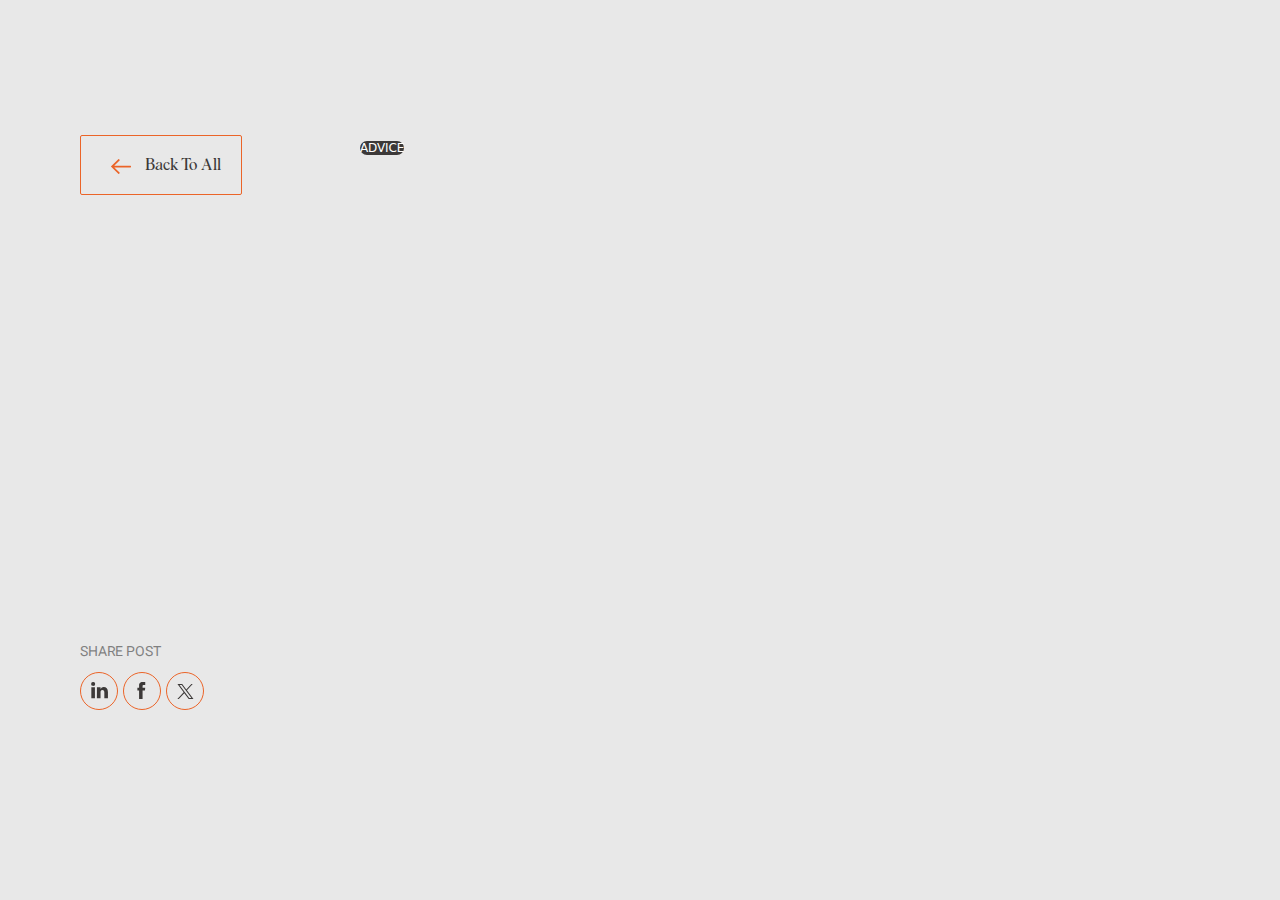
==== commit a807bb65: "blog-open" ====
--- a/public/blog-open.html
+++ b/public/blog-open.html
@@ -19,16 +19,28 @@
         <section class="blog-open-content-section">
             <div class="container">
                 <div class="row">
-                    <div class="col-lg-3 col-12">
-                        <div class="position-sticky investing-links">
-                            <a href=""
-                            class="btnA color-3C3938-btn albra-reg font16 leading20 text-capitalize d-inline-flex align-items-center text-decoration-none">
-                            <span class="me-5"><img src="assets/images/right-arrow-orange.svg" class="transition" alt=""></span>
-                            Learn More
-                          </a>
+                    <div class="col-lg-3">
+                        <div class="position-sticky investing-links d-flex flex-column justify-content-between">
+                            <div>
+                                <a href=""
+                                    class="btnA blog-open-btn color-3C3938-btn albra-reg font16 leading20 text-capitalize d-inline-flex align-items-center text-decoration-none">
+                                    <span class="me-4"><img src="assets/images/left-orange-arrow.svg" class="transition"
+                                            alt=""></span>
+                                    Back To All
+                                </a>
+                            </div>
+                            <div>
+                                <div class="heebo-reg font14 leading20 space-0_14 text-181818 opacity-50 dmb-10">SHARE POST</div>
+                                <div class="social-icon">
+                                    <img src="assets/images/linkdinn.svg" class="h-100"  alt="">
+                                    <img src="assets/images/facebook.svg" class="h-100"  alt="">
+                                    <img src="assets/images/twiterr.svg"  class="h-100" alt="">
+                                </div>
+                            </div>
                         </div>
                     </div>
                     <div class="col-lg-9 col-12">
+                        <div class="text-uppercase text-white rounded-pill font12 leading24 space-0_12 d-inline badge-bg dark-bg">advice</div>
                     </div>
                 </div>
             </div>
--- a/public/assets/css/main.css
+++ b/public/assets/css/main.css
@@ -17965,6 +17965,13 @@
 .btnA.color-3C3938-btn {
   color: #3C3938;
 }
+.btnA.blog-open-btn img {
+  height: 15px;
+  transform: translateX(10px);
+}
+.btnA.blog-open-btn:hover img {
+  transform: translateX(0px);
+}
 
 .card-hover .img {
   transform: scale(1);
@@ -18127,17 +18134,10 @@
 
 .blog-open-content-section .investing-links {
   top: 104px;
-}
-.blog-open-content-section .investing-links .share {
-  width: 14px;
-}
-.blog-open-content-section .new-open-img {
-  height: 555px;
-}
-@media (max-width: 991.98px) {
-  .blog-open-content-section .new-open-img {
-    height: 270px;
-  }
+  height: calc(100vh - 325px);
+}
+.blog-open-content-section .investing-links .social-icon {
+  height: 38px;
 }
 
 .Left-right-section {
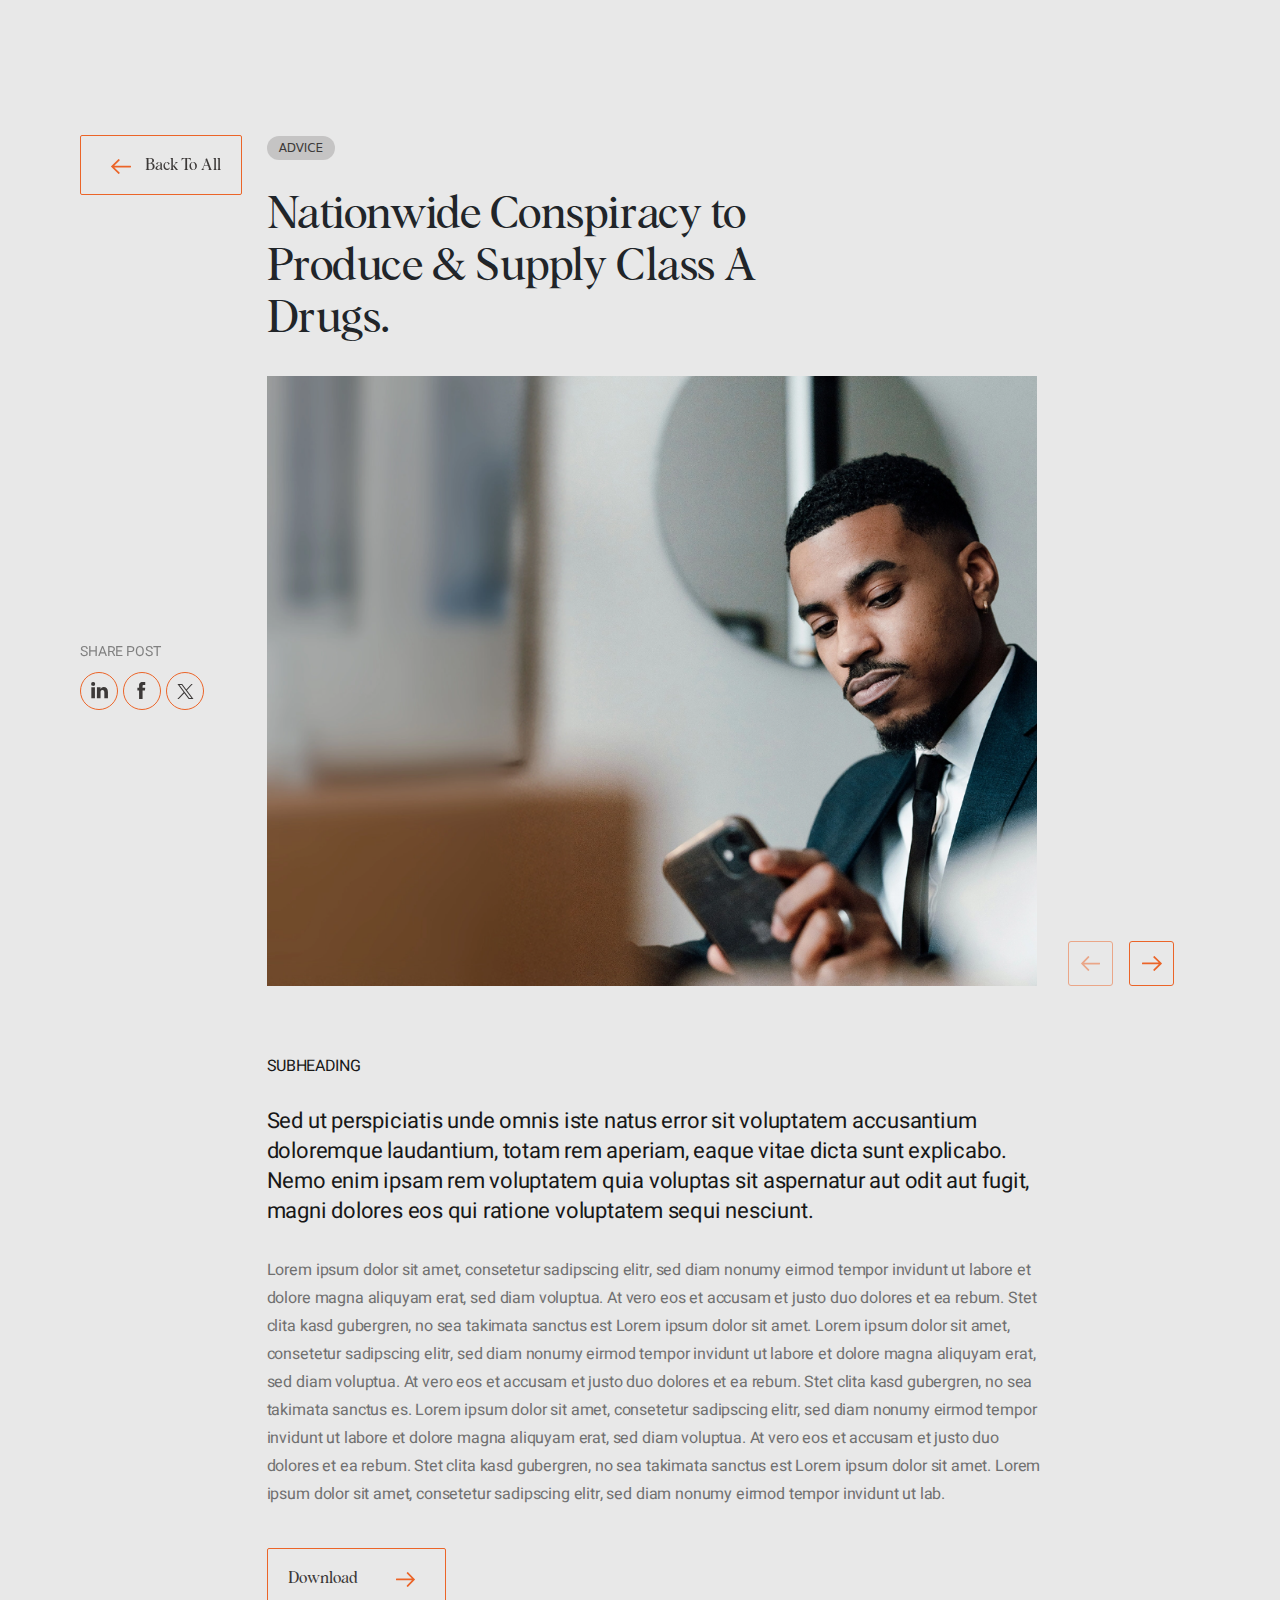
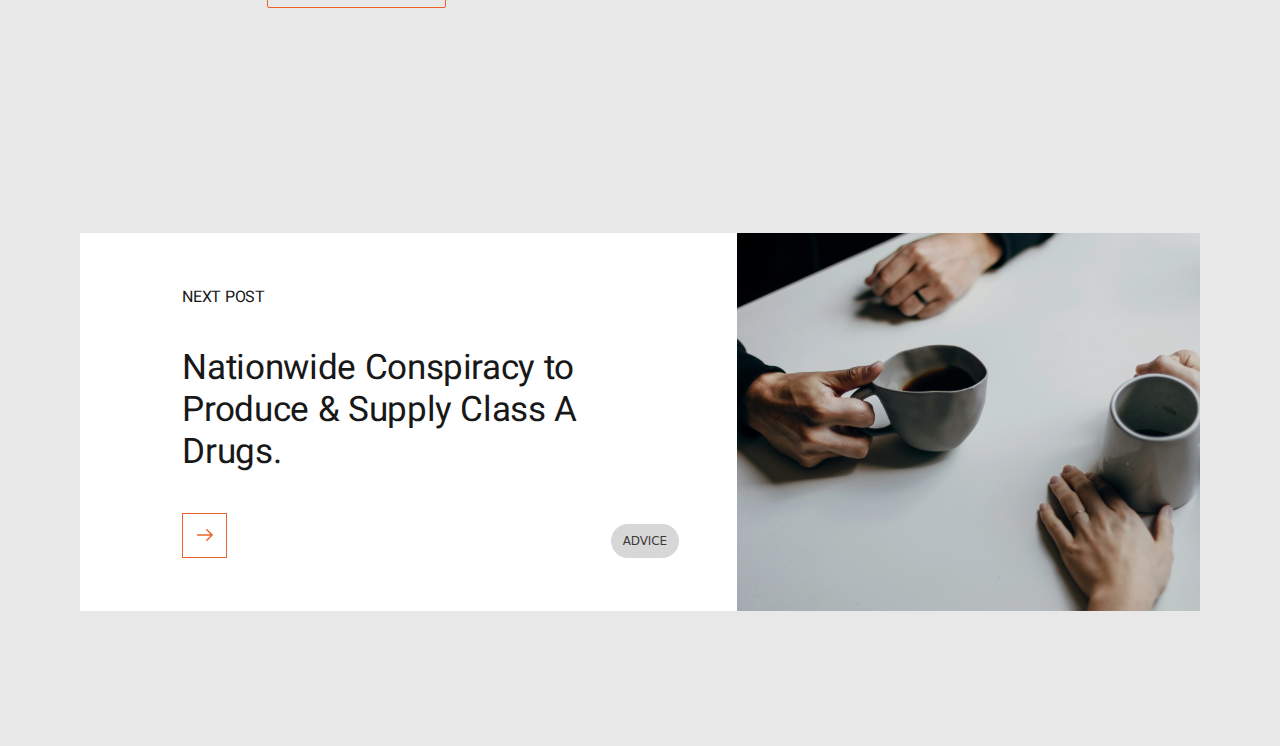
==== commit 62d2da04: "blog-open page done" ====
--- a/public/blog-open.html
+++ b/public/blog-open.html
@@ -16,10 +16,12 @@
 <body>
     <main>
         <div class="spacing dpt-135"></div>
+
+        <!-- blog-open-content-section -->
         <section class="blog-open-content-section">
             <div class="container">
                 <div class="row">
-                    <div class="col-lg-3">
+                    <div class="col-lg-2">
                         <div class="position-sticky investing-links d-flex flex-column justify-content-between">
                             <div>
                                 <a href=""
@@ -30,21 +32,117 @@
                                 </a>
                             </div>
                             <div>
-                                <div class="heebo-reg font14 leading20 space-0_14 text-181818 opacity-50 dmb-10">SHARE POST</div>
+                                <div class="heebo-reg font14 leading20 space-0_14 text-181818 opacity-50 dmb-10">SHARE
+                                    POST</div>
                                 <div class="social-icon">
-                                    <img src="assets/images/linkdinn.svg" class="h-100"  alt="">
-                                    <img src="assets/images/facebook.svg" class="h-100"  alt="">
-                                    <img src="assets/images/twiterr.svg"  class="h-100" alt="">
+                                    <img src="assets/images/linkdinn.svg" class="h-100" alt="">
+                                    <img src="assets/images/facebook.svg" class="h-100" alt="">
+                                    <img src="assets/images/twiterr.svg" class="h-100" alt="">
                                 </div>
                             </div>
                         </div>
                     </div>
-                    <div class="col-lg-9 col-12">
-                        <div class="text-uppercase text-white rounded-pill font12 leading24 space-0_12 d-inline badge-bg dark-bg">advice</div>
+                    <div class="col-lg-10 col-12">
+                        <div
+                            class="text-uppercase text-3C3938 rounded-pill font12 leading24 space-0_12 d-inline badge-bg dark-bg">
+                            advice</div>
+                        <div class="albra-reg font45 leading52 space-0_45 dmb-30 dmt-30 col-8 pe-5">Nationwide
+                            Conspiracy to Produce & Supply Class A Drugs.</div>
+                        <div class="row dmb-70">
+                            <div class="blog-open-slider col-10">
+                                <div class="blog-open-img pe-2">
+                                    <img src="assets/images/hero-section.png" class="w-100 h-100 object-cover" alt="">
+                                </div>
+                                <div class="blog-open-img pe-2">
+                                    <img src="assets/images/hero-section.png" class="w-100 h-100 object-cover" alt="">
+                                </div>
+                                <div class="blog-open-img pe-2">
+                                    <img src="assets/images/hero-section.png" class="w-100 h-100 object-cover" alt="">
+                                </div>
+                                <div class="blog-open-img pe-2">
+                                    <img src="assets/images/hero-section.png" class="w-100 h-100 object-cover" alt="">
+                                </div>
+                            </div>
+                            <div class="slick-arrows col-2">
+                                <div class="d-flex align-items-end h-100 ps-4">
+                                    <div
+                                        class="prev-arrow transition d-flex align-items-center justify-content-center cursor-pointer rotate-circle-active">
+                                        <img src="./assets/images/right-arrow-orange.svg" alt="" class="" />
+                                    </div>
+                                    <div
+                                        class="next-arrow transition d-flex align-items-center ms-3 justify-content-center cursor-pointer">
+                                        <img src="./assets/images/right-arrow-orange.svg" alt="" class="" />
+                                    </div>
+                                </div>
+                            </div>
+                        </div>
+                        <div class="col-10">
+                            <div class="heebo-reg font16 leading20 space-0_32 text-181818 dmb-30">SUBHEADING</div>
+                            <div class="heebo-reg font22 leading30 space-0_22 text-181818 dmb-30">Sed ut perspiciatis
+                                unde omnis iste natus error sit voluptatem accusantium doloremque laudantium, totam rem
+                                aperiam, eaque vitae dicta sunt explicabo. Nemo enim ipsam rem voluptatem quia voluptas
+                                sit aspernatur aut odit aut fugit, magni dolores eos qui ratione voluptatem sequi
+                                nesciunt.</div>
+                            <div class="heebo-reg font16 leading28 space-0_16 text-707070 dmb-40">Lorem ipsum dolor sit
+                                amet, consetetur sadipscing elitr, sed diam nonumy eirmod tempor invidunt ut labore et
+                                dolore magna aliquyam erat, sed diam voluptua. At vero eos et accusam et justo duo
+                                dolores et ea rebum. Stet clita kasd gubergren, no sea takimata sanctus est Lorem ipsum
+                                dolor sit amet. Lorem ipsum dolor sit amet, consetetur sadipscing elitr, sed diam nonumy
+                                eirmod tempor invidunt ut labore et dolore magna aliquyam erat, sed diam voluptua. At
+                                vero eos et accusam et justo duo dolores et ea rebum. Stet clita kasd gubergren, no sea
+                                takimata sanctus es. Lorem ipsum dolor sit amet, consetetur sadipscing elitr, sed diam
+                                nonumy eirmod tempor invidunt ut labore et dolore magna aliquyam erat, sed diam
+                                voluptua. At vero eos et accusam et justo duo dolores et ea rebum. Stet clita kasd
+                                gubergren, no sea takimata sanctus est Lorem ipsum dolor sit amet. Lorem ipsum dolor sit
+                                amet, consetetur sadipscing elitr, sed diam nonumy eirmod tempor invidunt ut lab.</div>
+                            <a href=""
+                                class="btnA color-3C3938-btn albra-reg font16 leading20 text-capitalize d-inline-flex align-items-center text-decoration-none">
+                                Download
+                                <span class="ms-5"><img src="assets/images/right-arrow-orange.svg" class="transition"
+                                        alt=""></span>
+                            </a>
+                        </div>
                     </div>
                 </div>
             </div>
         </section>
+
+        <div class="spacing dpt-225"></div>
+
+        <!-- next-post-section -->
+        <section class="next-post-section">
+            <div class="container">
+                <div class="row bg-white align-items-center">
+                    <div class="col-7">
+                        <div class="col-10 mx-auto ps-5">
+                            <div class="heebo-reg font16 leading20 space-0_32 text-181818 text-uppercase dmb-40">NEXT
+                                POST
+                            </div>
+                            <div class="heebo-reg font35 leading42 space-0_35 text-181818 dmb-40 col-11 pe-2">Nationwide
+                                Conspiracy to Produce
+                                & Supply Class A Drugs.</div>
+                            <div class="d-flex justify-content-between align-items-end">
+                                <div class="card-arrow d-flex align-items-center justify-content-center">
+                                    <img src="assets/images/right-arrow-orange.svg" alt="">
+                                </div>
+                                <div
+                                    class="text-uppercase text-3C3938 rounded-pill font12 leading24 space-0_12 d-inline badge-bg dark-bg">
+                                    advice</div>
+                            </div>
+                        </div>
+                    </div>
+                    <div class="col-5">
+                        <div class="next-post-img ps-1">
+                            <img src="assets/images/help-sub-hero.png" class="w-100 h-100 object-cover" alt="">
+                        </div>
+                    </div>
+                </div>
+            </div>
+        </section>
+
+        <div class="spacing dpt-135"></div>
+
+
     </main>
     <script src="https://code.jquery.com/jquery-3.6.0.min.js"
         integrity="sha256-/xUj+3OJU5yExlq6GSYGSHk7tPXikynS7ogEvDej/m4=" crossorigin="anonymous"></script>
--- a/public/assets/css/main.css
+++ b/public/assets/css/main.css
@@ -17774,6 +17774,10 @@
   letter-spacing: -0.28px;
 }
 
+.space-0_32 {
+  letter-spacing: -0.32px;
+}
+
 .space-0_35 {
   letter-spacing: -0.35px;
 }
@@ -17992,19 +17996,20 @@
   height: 38px;
 }
 
-.latest-cards {
-  background-color: rgba(107, 107, 107, 0.15);
-}
-.latest-cards .latest-card-img {
-  height: 332px;
-}
-.latest-cards .card-arrow {
+.card-arrow {
   height: 45px;
   width: 45px;
   border: 1px solid #EB6428;
 }
-.latest-cards .card-arrow img {
+.card-arrow img {
   height: 12px;
+}
+
+.latest-cards {
+  background-color: rgba(107, 107, 107, 0.15);
+}
+.latest-cards .latest-card-img {
+  height: 332px;
 }
 .latest-cards .category {
   background-color: rgba(255, 255, 255, 0.3);
@@ -18096,17 +18101,24 @@
   transition: width 3s linear;
   opacity: 1;
 }
-.testimonial-section .slick-arrow {
+.testimonial-section.dark-bg .slick-dots li.slick-active.animate-dot {
+  background-color: #E8E8E8;
+}
+
+.testimonial-section .slick-arrow,
+.blog-open-content-section .slick-arrow {
   height: 45px;
   width: 45px;
   border: 1px solid #EB6428;
   border-radius: 3px;
 }
-.testimonial-section .slick-arrow.slick-disabled {
+.testimonial-section .slick-arrow.slick-disabled,
+.blog-open-content-section .slick-arrow.slick-disabled {
   opacity: 0.5;
 }
-.testimonial-section.dark-bg .slick-dots li.slick-active.animate-dot {
-  background-color: #E8E8E8;
+
+.blog-open-slider .slick-list {
+  height: 610px;
 }
 
 .dark-bg {
@@ -18116,12 +18128,14 @@
   color: #E8E8E8;
 }
 
-.hero-section .hero-content {
-  height: calc(100% - 80px);
-}
-
-.sub-hero-section {
-  height: 596px;
+.badge-bg {
+  padding: 5px 12px;
+}
+.badge-bg.white-bg {
+  background: rgba(255, 255, 255, 0.2);
+}
+.badge-bg.dark-bg {
+  background: rgba(60, 57, 56, 0.2);
 }
 
 .why-us-section .why-us-img {
@@ -18139,6 +18153,25 @@
 .blog-open-content-section .investing-links .social-icon {
   height: 38px;
 }
+.blog-open-content-section .blog-open-img {
+  height: 610px;
+}
+
+.next-post-section .next-post-img {
+  height: 378px;
+}
+
+.help-hero-section {
+  min-height: 685px;
+}
+
+.hero-section .hero-content {
+  height: calc(100% - 80px);
+}
+
+.sub-hero-section {
+  height: 596px;
+}
 
 .Left-right-section {
   height: 784px;
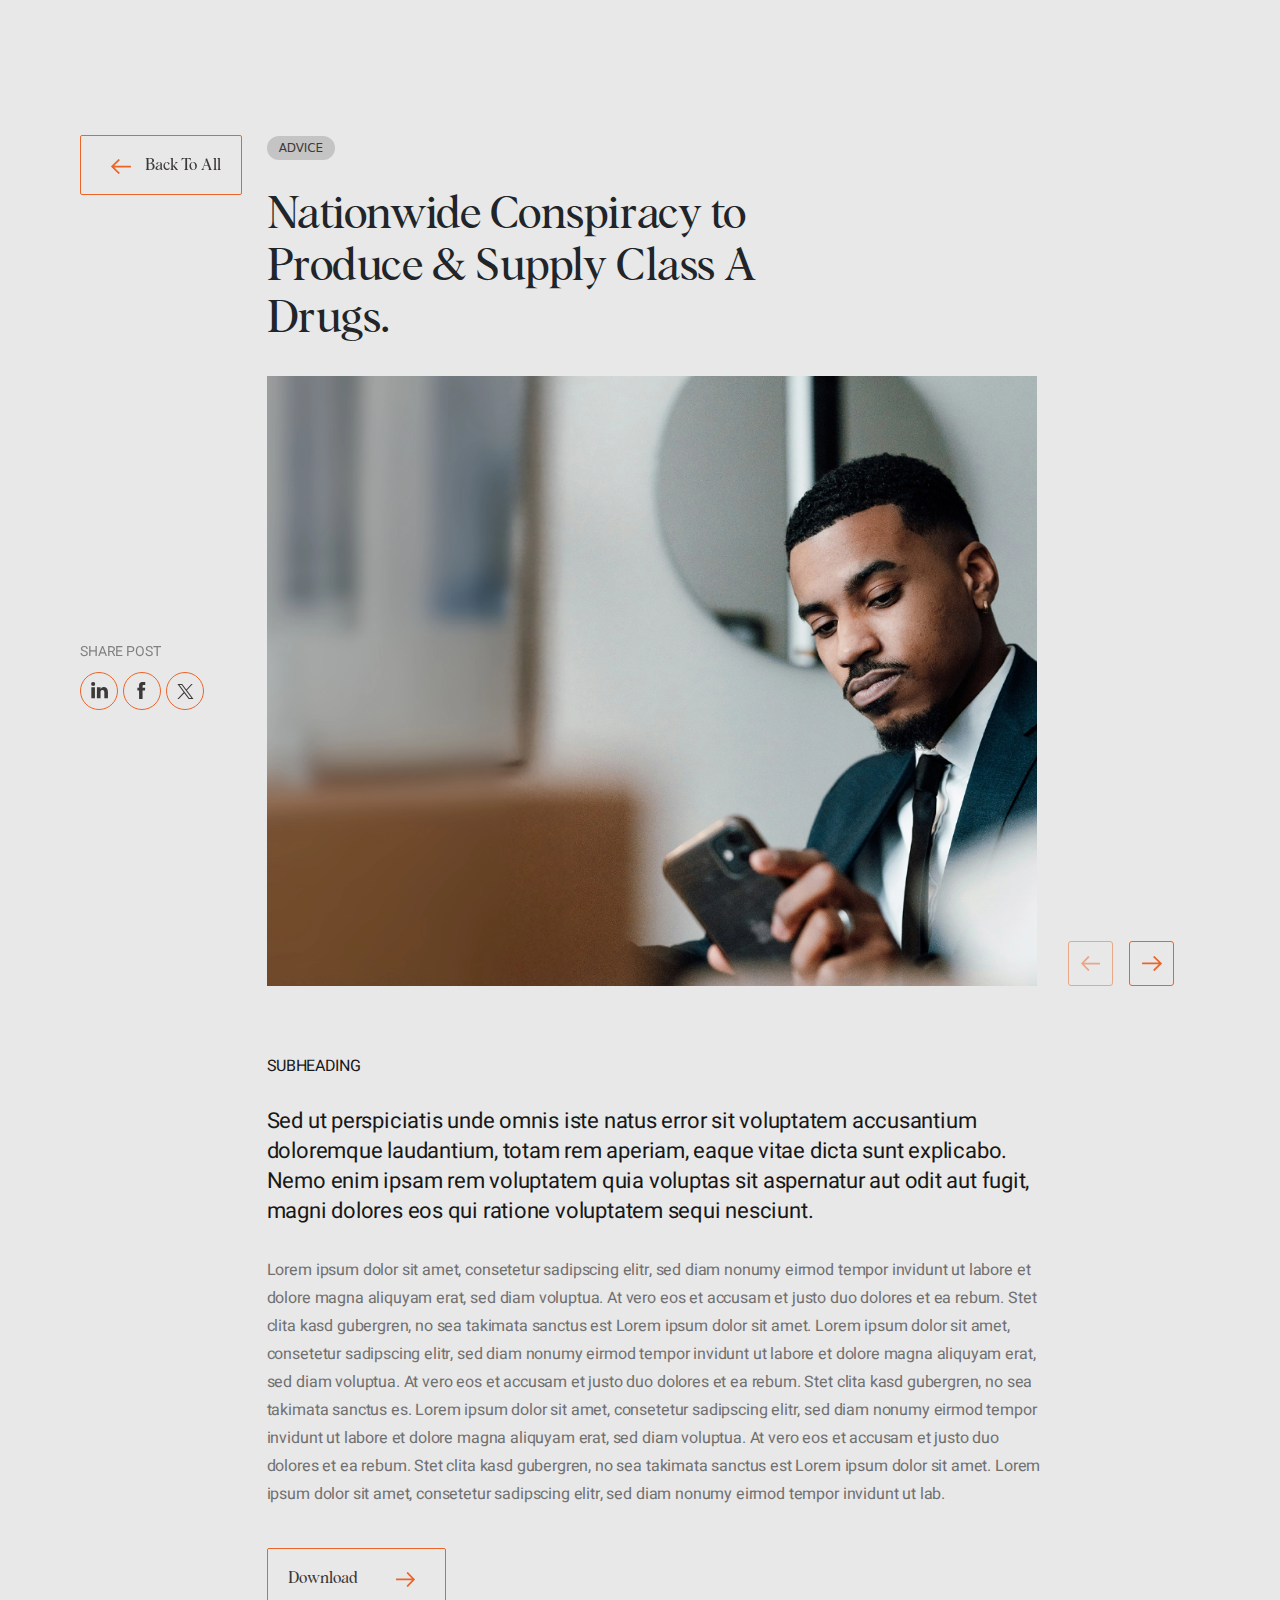
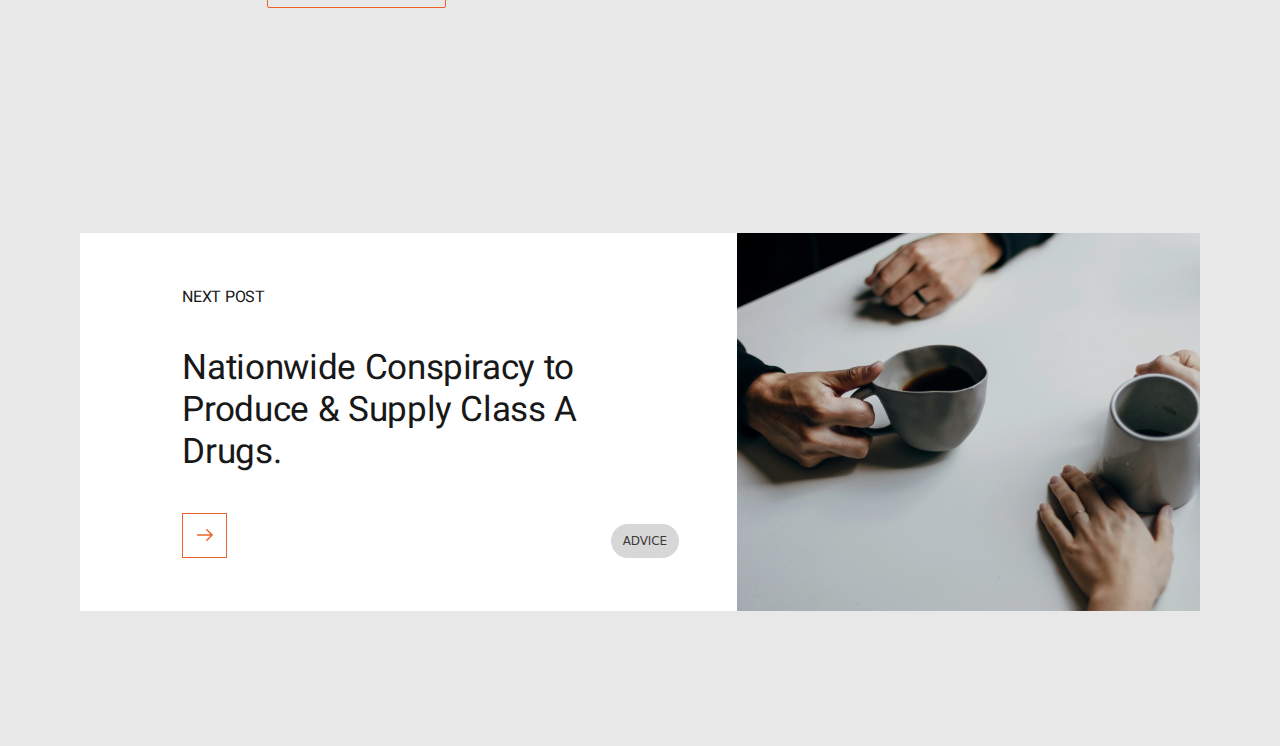
==== commit 52269844: "contact us page" ====
--- a/public/blog-open.html
+++ b/public/blog-open.html
@@ -142,7 +142,6 @@
 
         <div class="spacing dpt-135"></div>
 
-
     </main>
     <script src="https://code.jquery.com/jquery-3.6.0.min.js"
         integrity="sha256-/xUj+3OJU5yExlq6GSYGSHk7tPXikynS7ogEvDej/m4=" crossorigin="anonymous"></script>
--- a/public/assets/css/main.css
+++ b/public/assets/css/main.css
@@ -14435,6 +14435,11 @@
   src: url("../../../public/assets/fonts/Heebo-regular.ttf") format("truetype");
   font-weight: 400;
 }
+@font-face {
+  font-family: "Heebo-Light";
+  src: url("../../../public/assets/fonts/Heebo-Light.ttf") format("truetype");
+  font-weight: 400;
+}
 .albra-light {
   font-family: "Albra Light";
 }
@@ -14445,6 +14450,10 @@
 
 .heebo-reg {
   font-family: "Heebo-regular";
+}
+
+.heebo-light {
+  font-family: "Heebo-Light";
 }
 
 /*******************************************************************************
@@ -17634,6 +17643,10 @@
   color: #181818;
 }
 
+.text-ECEBE9 {
+  color: #ECEBE9;
+}
+
 .font11 {
   font-size: 11px;
 }
@@ -17746,6 +17759,10 @@
   line-height: 67px;
 }
 
+.space0_4 {
+  letter-spacing: 0.4px;
+}
+
 .space-0_6 {
   letter-spacing: -0.6px;
 }
@@ -17788,6 +17805,10 @@
 
 .space-0_45 {
   letter-spacing: -0.45px;
+}
+
+.space-0_48 {
+  letter-spacing: -0.48px;
 }
 
 .space-0_55 {
@@ -17955,6 +17976,7 @@
   border: 1px solid #EB6428;
   padding-inline: 20px;
   border-radius: 2px;
+  background-color: transparent;
 }
 .btnA img {
   height: 15px;
@@ -17968,6 +17990,10 @@
 }
 .btnA.color-3C3938-btn {
   color: #3C3938;
+}
+.btnA.color-ECEBE9-btn {
+  border: 1px solid #E8E8E8;
+  color: #ECEBE9;
 }
 .btnA.blog-open-btn img {
   height: 15px;
@@ -18161,6 +18187,54 @@
   height: 378px;
 }
 
+.contact-us-section .social-icon-group .social-icon-img {
+  border: 1px solid #EB6428;
+  height: 38px;
+  width: 38px;
+}
+.contact-us-section .social-icon-group .social-icon-img img {
+  height: 15px;
+}
+.contact-us-section .social-icon-group .social-icon-img:last-child {
+  margin-right: 0px !important;
+}
+.contact-us-section .contact-form .input-row > * {
+  padding: 0 8px !important;
+}
+.contact-us-section .contact-form .input-row {
+  margin: 0 -8px;
+}
+.contact-us-section .contact-form .input-row input {
+  height: 54px;
+  background-color: rgba(255, 255, 255, 0.1);
+  border-radius: 2px;
+  border: none;
+  margin-bottom: 13px;
+  color: #fff;
+}
+@media (max-width: 767.98px) {
+  .contact-us-section .contact-form .input-row input {
+    margin-bottom: 9px !important;
+  }
+}
+.contact-us-section .contact-form .input-row input::placeholder {
+  color: #fff;
+}
+.contact-us-section .contact-form .input-row textarea {
+  background-color: rgba(255, 255, 255, 0.1);
+  border-radius: 2px;
+  border: none;
+  color: #fff;
+}
+@media (max-width: 767.98px) {
+  .contact-us-section .contact-form .input-row textarea {
+    margin-top: 9px !important;
+  }
+}
+.contact-us-section .contact-form .input-row textarea::placeholder {
+  color: #fff;
+}
+
 .help-hero-section {
   min-height: 685px;
 }
@@ -18171,6 +18245,28 @@
 
 .sub-hero-section {
   height: 596px;
+}
+
+.closet-accordion .closet-item {
+  border-top: 1px solid #fff;
+}
+.closet-accordion .closet-item:last-child {
+  border-bottom: 1px solid #fff;
+}
+.closet-accordion .closet-item .closet-header .accordion-close {
+  height: 45px;
+}
+.closet-accordion .closet-item .closet-header.active .accordion-close {
+  transform: rotate(180deg);
+}
+.closet-accordion .closet-item .closet-content {
+  display: none;
+}
+.closet-accordion.faq-accordion .closet-item {
+  border-top: 1px solid #3C3938;
+}
+.closet-accordion.faq-accordion .closet-item:last-child {
+  border-bottom: 1px solid #3C3938;
 }
 
 .Left-right-section {
